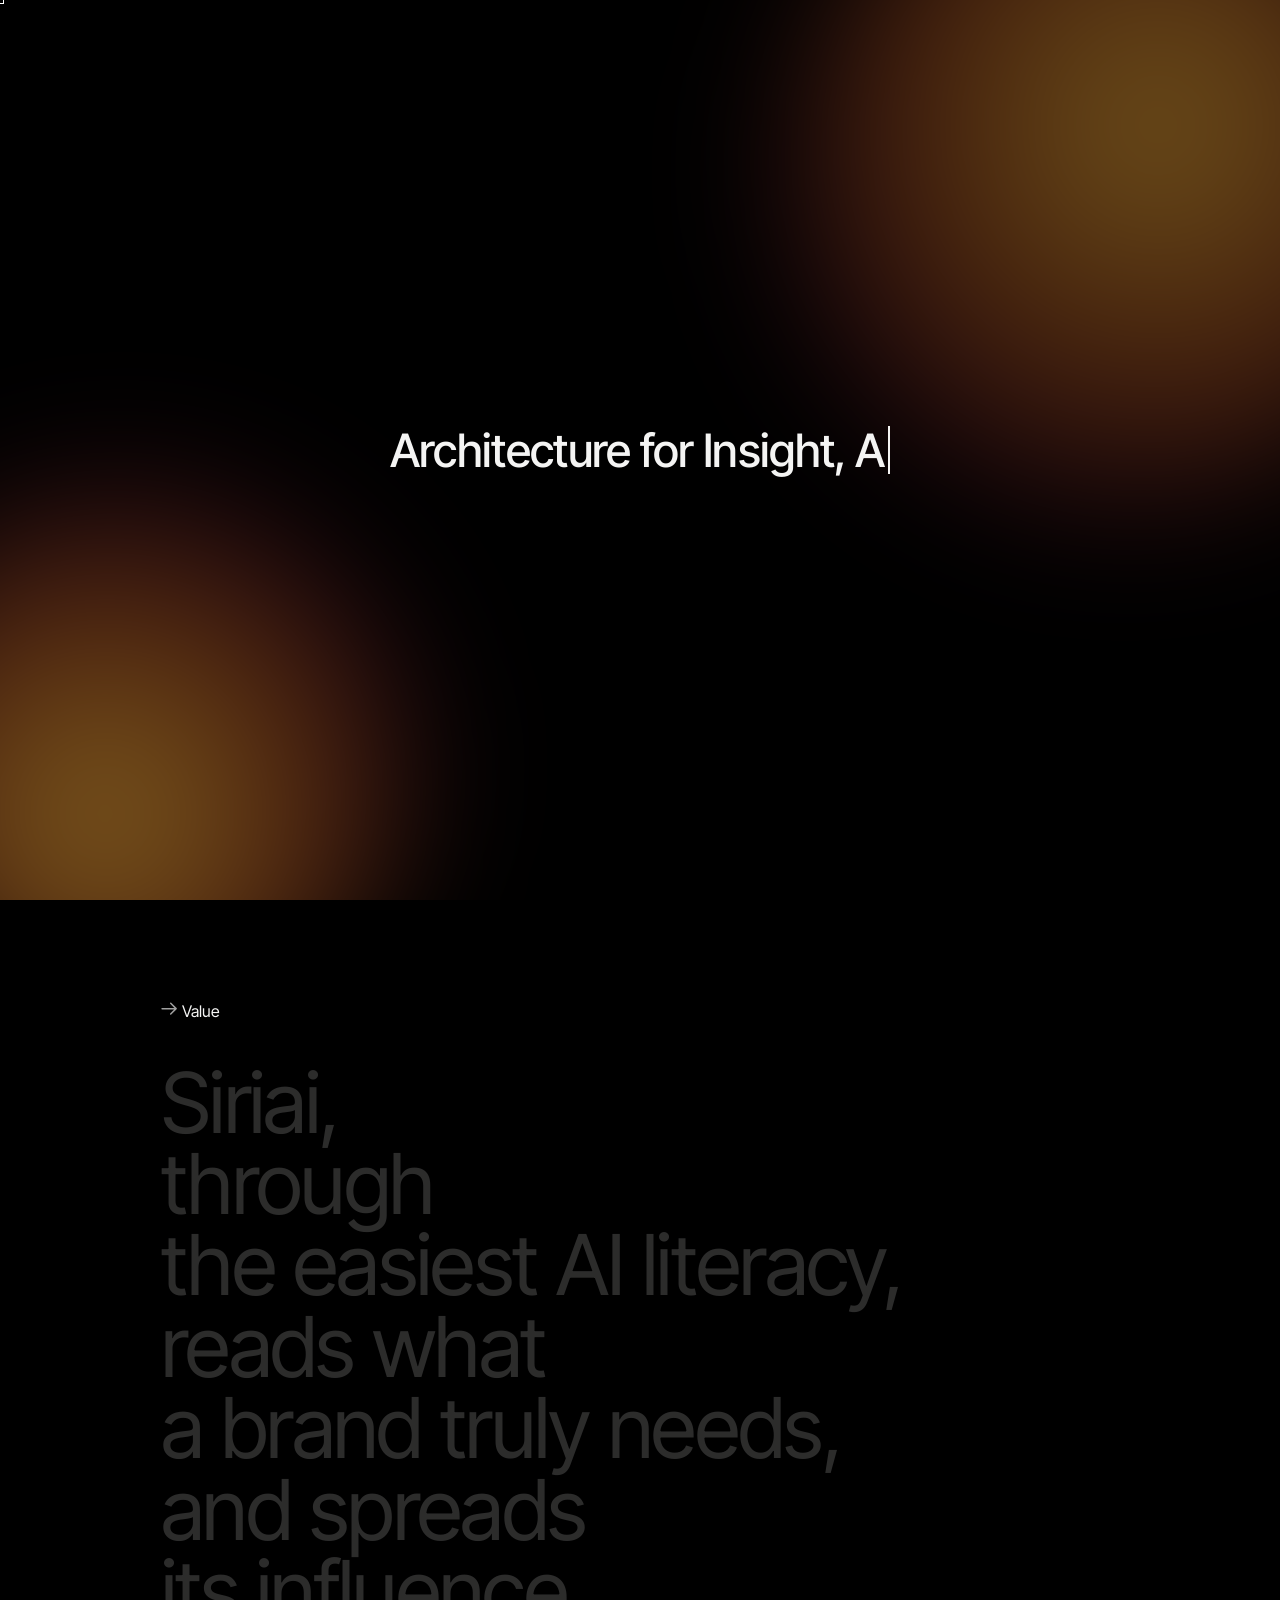
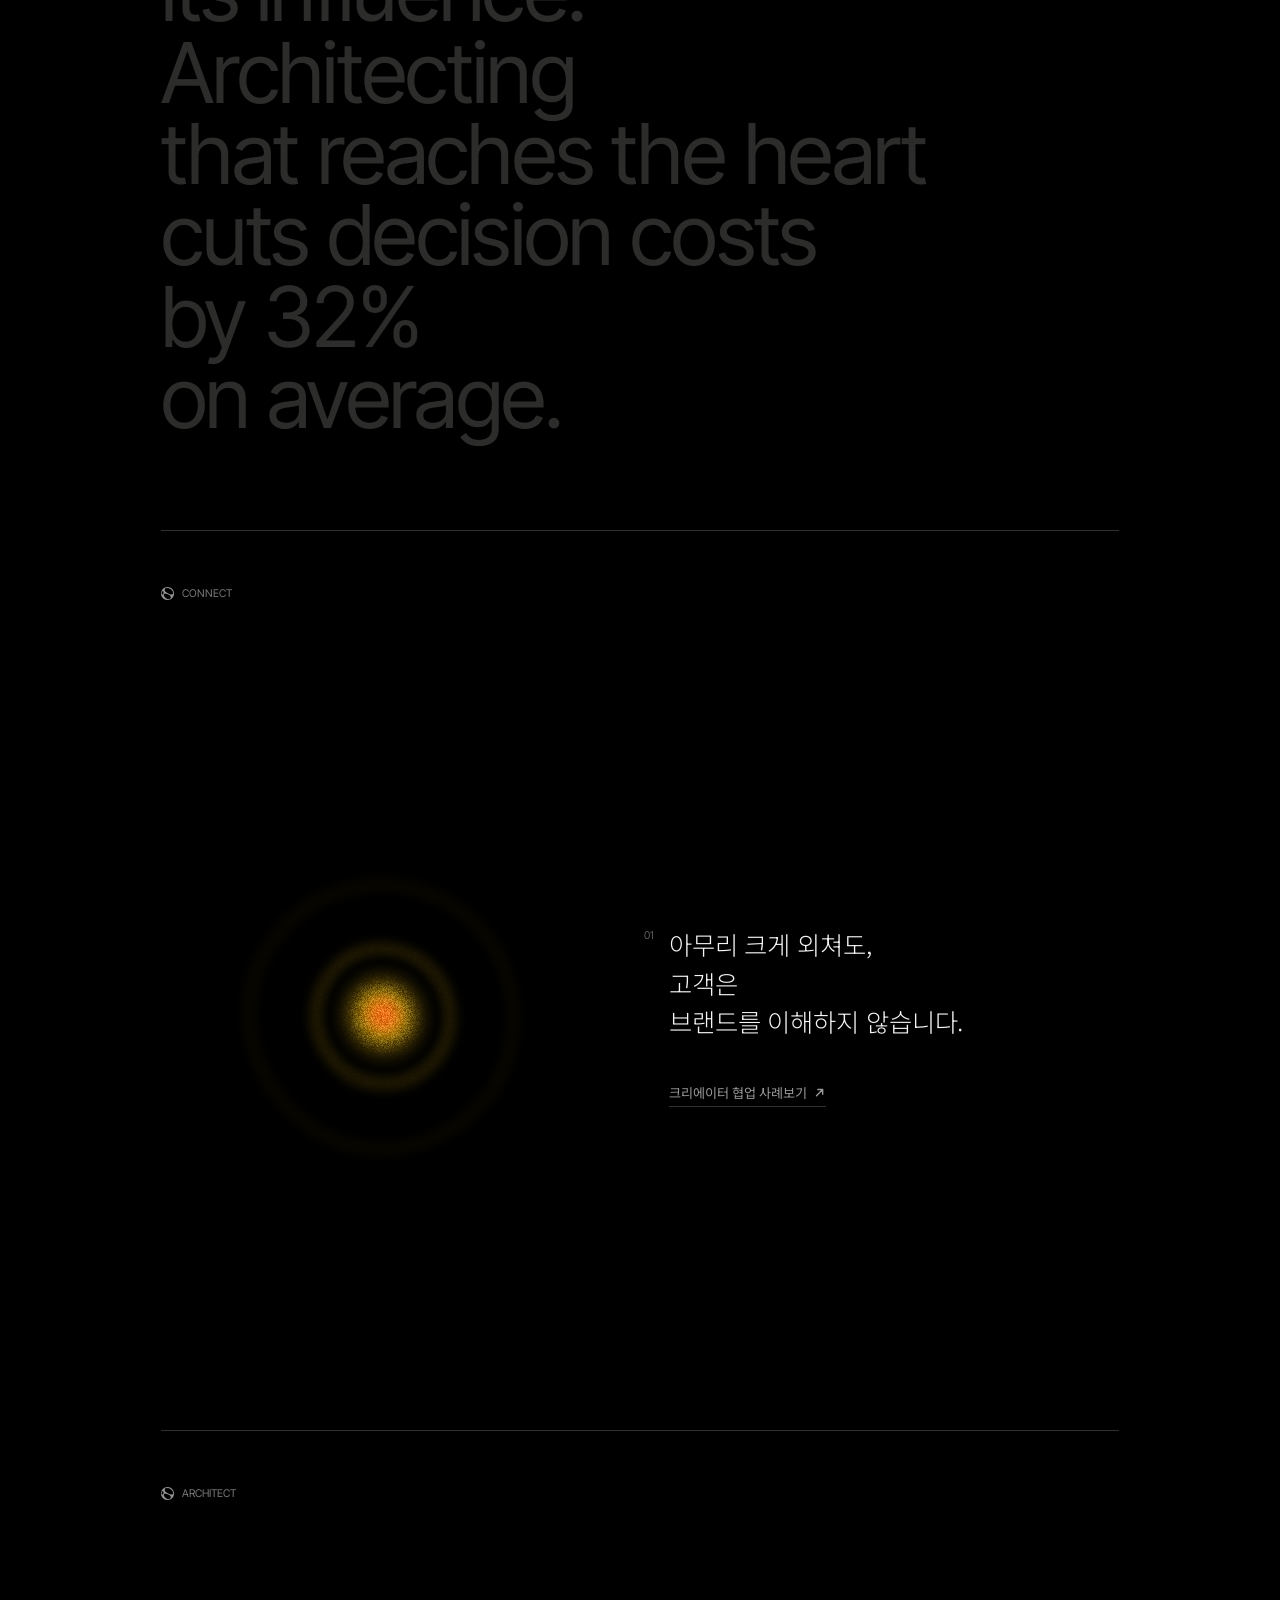
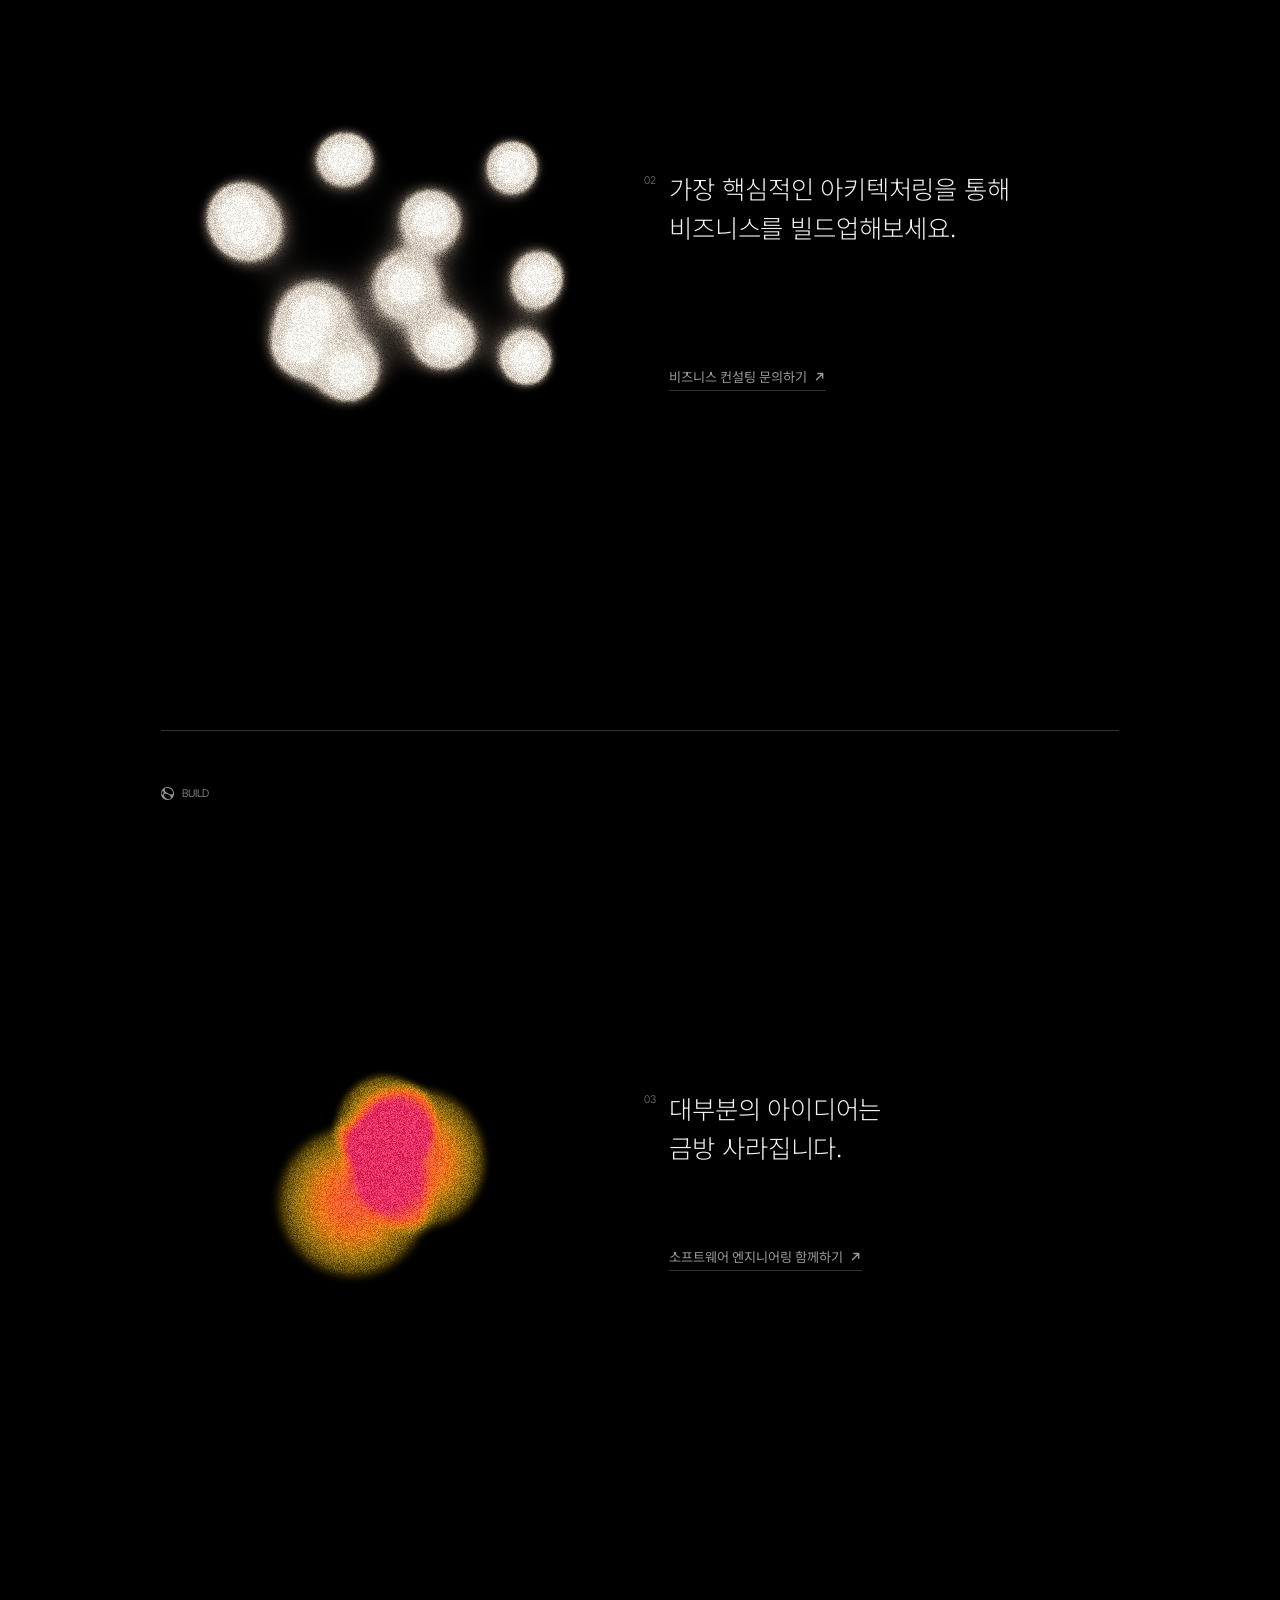
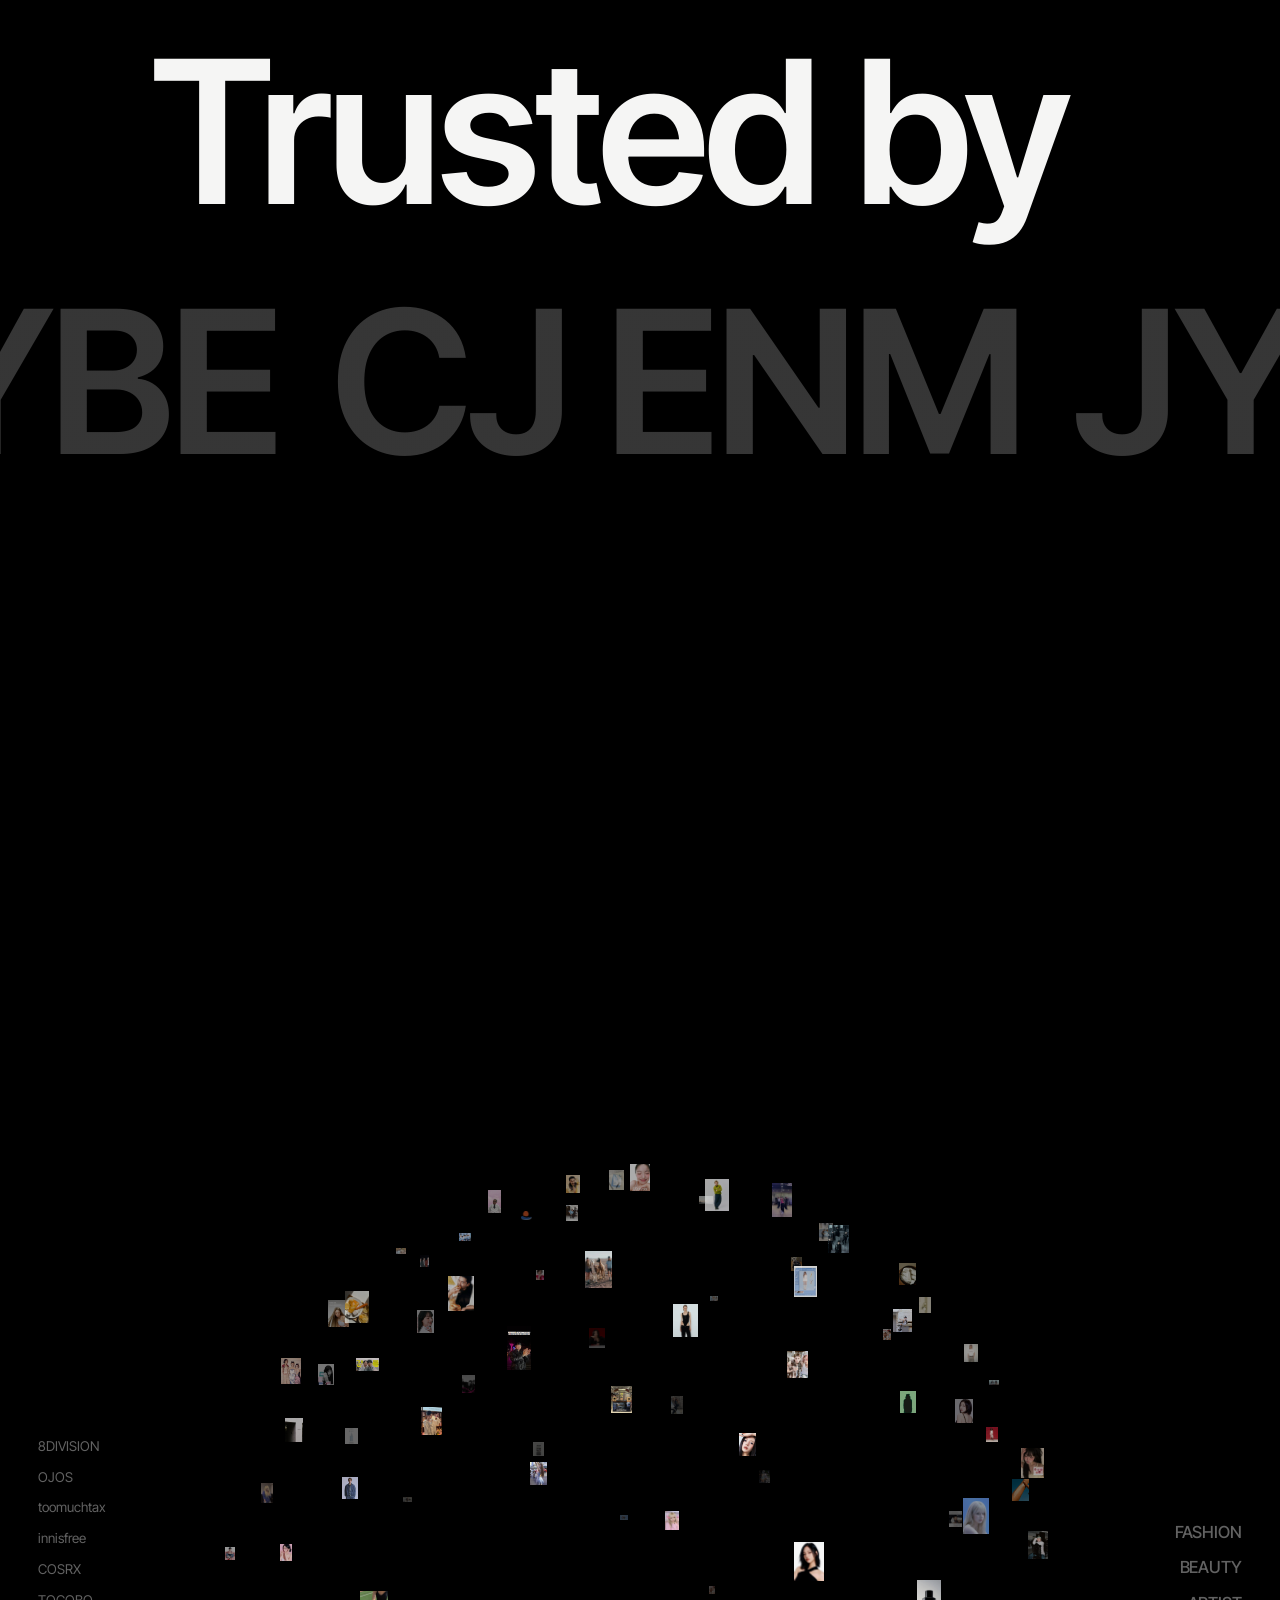
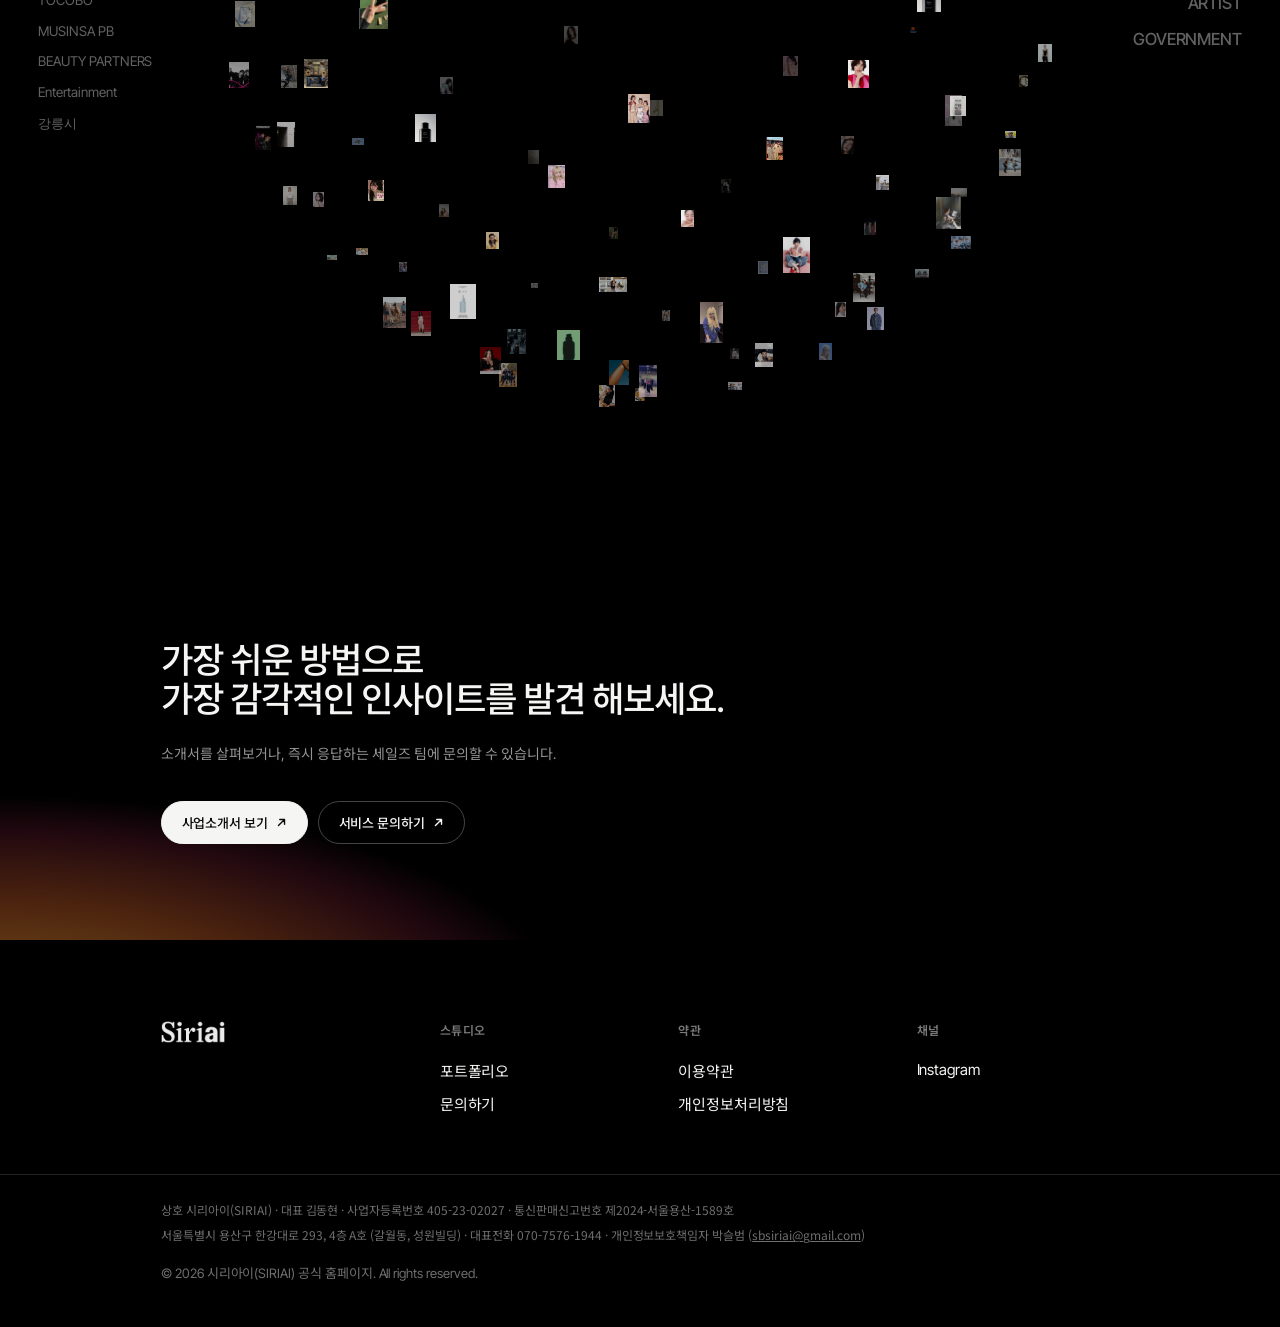
==== index.html @ 5a4ddb25 "Business sections: add a scroll snap-magnet (leisurely down-scroll suck-in) WHAT / WHY As you scroll" ====
<!DOCTYPE html>
<html lang="ko">
<head>
<meta charset="UTF-8">
<meta name="viewport" content="width=device-width, initial-scale=1.0">
<title>SIRIAI — Architecture for Insight, AI</title>
<meta name="robots" content="index, follow, max-image-preview:large">
<meta name="theme-color" content="#f3eee2">
<meta name="description" content="SIRIAI — Architecture for Insight, AI. 가장 쉬운 AI 리터러시와 가장 감각적인 인사이트로 브랜드·크리에이터의 작업을 설계합니다.">
<link rel="canonical" href="https://siriai.co.kr/">
<link rel="icon" type="image/png" href="assets/siriai-mark-ink.png">
<link rel="apple-touch-icon" href="assets/siriai-mark-ink.png">
<meta property="og:type" content="website">
<meta property="og:site_name" content="SIRIAI">
<meta property="og:title" content="SIRIAI — Architecture for Insight, AI">
<meta property="og:description" content="가장 쉬운 AI 리터러시, 가장 감각적인 인사이트. 브랜드·크리에이터와 함께하는 AI 기반 작업.">
<meta property="og:image" content="https://siriai.co.kr/og.png">
<meta property="og:image:width" content="1200">
<meta property="og:image:height" content="630">
<meta property="og:image:alt" content="SIRIAI — Architecture for Insight, AI">
<meta property="og:url" content="https://siriai.co.kr/">
<meta property="og:locale" content="ko_KR">
<meta name="twitter:card" content="summary_large_image">
<meta name="twitter:title" content="SIRIAI — Architecture for Insight, AI">
<meta name="twitter:description" content="가장 쉬운 AI 리터러시, 가장 감각적인 인사이트.">
<meta name="twitter:image" content="https://siriai.co.kr/og.png">
<link rel="preconnect" href="https://fonts.googleapis.com">
<link rel="preconnect" href="https://fonts.gstatic.com" crossorigin>
<link href="https://fonts.googleapis.com/css2?family=Inter+Tight:ital,wght@0,300;0,400;0,500;0,600;0,700;1,400&family=Noto+Sans+KR:wght@300;400;500;600;700&family=Noto+Sans+JP:wght@400;500;600&display=swap" rel="stylesheet">
<style>
/* SIRIAI — v2 homepage: dark editorial hero + creator content sphere. */
*{margin:0;padding:0;box-sizing:border-box}
html,body{min-height:100%}
body{
  background:#000;
  color:#f5f5f4;
  font-family:"Inter Tight",Helvetica,Arial,sans-serif;
  overflow-x:clip;
  -webkit-font-smoothing:antialiased;
  cursor:default;
}
:root{
  /* the CONTENT gutter. the reference layout holds its content off the edge by 12.58% of the viewport and lets
     that scale (measured live at 1200px -> 151px and 1512px -> 190px). This page had it pinned at a
     flat 40px, which is what made everything read as a prototype: the type was the reference's, the margins
     were a wireframe's. Floors at 24px so narrow screens do not lose their content. */
  --pad-x:max(24px, 12.58vw);
  /* the HERO's chrome is not content. Its nav and captions are pinned to the frame of a full-bleed
     canvas, so they belong to the edge of the screen, not to the text column — they stay where they
     were designed. Widening the content gutter dragged them inward once; it must not again. */
  --pad-hero:40px;
  --ink:#f4f4f3;
  --ink-soft:rgba(244,244,243,.58);
  --paper:#000;   /* dark ground shared by the hero + intro (study flipped from light to black) */
}

/* hero wraps the canvas so the page can scroll into section 1 */
.hero{position:relative;height:100svh;overflow:hidden}
#stage{position:absolute;inset:0;width:100%;height:100%;display:block}

/* ---------- header ---------- */
.site-head{
  position:absolute;top:0;left:0;right:0;z-index:10;
  padding:22px var(--pad-hero) 0;
  display:flex;align-items:center;justify-content:space-between;
  pointer-events:none;
}
.site-head a{pointer-events:auto}

.logo{
  display:flex;align-items:center;gap:12px;
  color:var(--ink);text-decoration:none;user-select:none;
}
.logo .m{font-weight:700;font-size:15px;letter-spacing:.02em}
.logo .wm{height:13px;width:auto;display:block;filter:brightness(0) invert(1)}   /* ink wordmark -> white on the dark hero */
.logo .bar{width:1px;height:16px;background:rgba(245,245,245,.45)}
.logo .c{font-weight:300;font-size:12px;letter-spacing:.04em;color:rgba(245,245,245,.85)}

.langs{display:flex;gap:22px}
.langs a{
  color:var(--ink);text-decoration:none;
  font-size:12.5px;font-weight:500;letter-spacing:.05em;
  opacity:.45;transition:opacity .25s;
}
.langs a.on,.langs a:hover{opacity:1}

/* ---------- hero CTA -> QA deck (A/B toggled by ?cta=) ---------- */
/* form 1 (Antigravity): header pill replaces the KR/EN/JP nav + a solid CTA below the copy */
.head-cta{display:none;align-items:center;gap:7px;pointer-events:auto;
  padding:9px 18px;border-radius:100px;border:1px solid rgba(255,255,255,.28);background:rgba(255,255,255,.05);
  color:var(--ink);font-size:12.5px;font-weight:500;letter-spacing:.01em;text-decoration:none;
  transition:background .3s ease,border-color .3s ease}
.head-cta:hover{background:rgba(255,255,255,.14);border-color:rgba(255,255,255,.55)}
.head-cta svg{width:13px;height:13px}
.hero-cta{position:absolute;left:50%;top:58%;transform:translateX(-50%);z-index:11;
  display:none;align-items:center;gap:9px;pointer-events:auto;opacity:0;
  padding:15px 28px;border-radius:100px;
  background:rgba(255,255,255,.06);color:#f4f4f3;border:1px solid rgba(255,255,255,.22);
  -webkit-backdrop-filter:blur(5px) saturate(1.15);backdrop-filter:blur(5px) saturate(1.15);
  font-size:15px;font-weight:600;letter-spacing:-.01em;text-decoration:none;
  box-shadow:0 8px 30px -16px rgba(0,0,0,.5);   /* glassmorphism — sits into the hero instead of popping (esp. mobile) */
  transition:opacity .8s ease .25s,transform .35s cubic-bezier(.22,1,.36,1),background .3s ease}
body.ready .hero-cta{opacity:1}
.hero-cta:hover{transform:translateX(-50%) translateY(-3px);background:rgba(255,255,255,.18)}
.hero-cta svg{width:15px;height:15px}
/* form 2 (floating): bottom-right pill (logo + deck), Twelve-Labs style */
.float-cta{position:fixed;right:clamp(18px,3vw,34px);bottom:clamp(18px,3vw,34px);z-index:60;
  display:none;align-items:center;gap:12px;pointer-events:auto;opacity:0;
  padding:12px 20px;border-radius:100px;background:rgba(18,18,18,.66);border:1px solid rgba(255,255,255,.16);
  -webkit-backdrop-filter:blur(12px) saturate(1.1);backdrop-filter:blur(12px) saturate(1.1);
  color:var(--ink);text-decoration:none;box-shadow:0 14px 44px -14px rgba(0,0,0,.75);
  transition:opacity .8s ease .3s,transform .35s cubic-bezier(.22,1,.36,1),background .3s ease;
  animation:fcPulse 3.6s ease-in-out infinite}
body.ready .float-cta{opacity:1}
.cta-txt{transition:opacity .28s ease}
.float-cta .fc-mark{height:20px;width:auto;display:block;flex:0 0 auto}
/* continuous soft amber->pink glow pulse (echoes the hero) so the pill keeps drawing the eye */
@keyframes fcPulse{
  0%,100%{box-shadow:0 14px 44px -14px rgba(0,0,0,.75),0 0 0 0 rgba(255,140,70,0),0 0 0 0 rgba(230,60,110,0)}
  50%{box-shadow:0 14px 44px -14px rgba(0,0,0,.75),0 0 22px 2px rgba(255,140,70,.32),0 0 44px 9px rgba(230,60,110,.18)}
}
@media (prefers-reduced-motion:reduce){.float-cta{animation:none}}
.float-cta:hover{transform:translateY(-3px);background:rgba(28,28,28,.82)}
.float-cta .fc-logo{font-family:Georgia,"Times New Roman",serif;font-weight:700;font-size:15px}
.float-cta .fc-txt{font-size:13.5px;font-weight:500;letter-spacing:-.005em;padding-left:12px;border-left:1px solid rgba(255,255,255,.22)}
.float-cta svg{width:14px;height:14px;opacity:.85}
@media (max-width:640px){ .hero-cta{top:53%;padding:10px 18px;font-size:12.5px} .head-cta{display:none!important} }   /* closer to the (now larger) headline, smaller so the copy leads the hierarchy */

/* ---------- bottom captions (bilingual, site copy) ---------- */
.captions{position:absolute;left:0;right:0;bottom:26px;z-index:10;pointer-events:none}
.cap{position:absolute;bottom:0;line-height:1.35;font-size:14.5px}
.cap b{display:block;font-weight:500;color:var(--ink)}
.cap span{display:block;font-weight:400;color:var(--ink-soft)}
.cap.left{left:var(--pad-hero)}
.cap.right{right:var(--pad-hero);text-align:right}

/* scroll hint, centre bottom */
.scroll-hint{
  position:absolute;left:50%;bottom:22px;margin-left:-6px;z-index:10;
  width:12px;height:52px;overflow:hidden;pointer-events:none;
}
.scroll-hint svg{
  display:block;width:12px;height:52px;
  animation:hintLoop 2.4s cubic-bezier(.65,0,.35,1) infinite;
}
@keyframes hintLoop{
  0%{transform:translateY(-100%)}
  38%{transform:translateY(0)}
  62%{transform:translateY(0)}
  100%{transform:translateY(100%)}
}

/* ---------- intro loader ---------- */
.loader{
  position:fixed;inset:0;z-index:50;
  background:var(--paper);
  display:flex;align-items:center;justify-content:center;
  overflow:hidden;
  transition:opacity .7s ease;
}
.loader.hide{opacity:0;pointer-events:none}
/* intro foreshadows the hero's resting field: two corner colour blooms (bottom-left +
   top-right, the same amber->orange->pink recipe as the WebGL background) slowly bleed in
   under a frosted-glass veil, so the paper->hero handoff reads as one continuous moment */
.loader .l-bloom{position:absolute;pointer-events:none;border-radius:50%;filter:blur(64px);
  opacity:0;will-change:opacity,transform;animation:lBloomIn 2.8s cubic-bezier(.4,0,.2,1) .25s forwards}
.loader .l-bloom.bl{left:-12%;bottom:-16%;width:64vmin;height:64vmin;
  background:radial-gradient(circle at 45% 60%, rgba(255,184,60,.50), rgba(255,120,48,.30) 44%, rgba(230,58,110,.14) 68%, transparent 80%)}
.loader .l-bloom.tr{right:-14%;top:-18%;width:76vmin;height:76vmin;animation-delay:.5s;
  background:radial-gradient(circle at 56% 42%, rgba(255,184,60,.44), rgba(255,120,48,.26) 46%, rgba(230,58,110,.12) 70%, transparent 82%)}
.loader .l-glass{display:none;position:absolute;inset:0;pointer-events:none;   /* glassmorphism hidden per request */
  background:radial-gradient(66% 58% at 50% 46%, rgba(255,255,255,.62), rgba(255,255,255,.24) 58%, rgba(255,255,255,0) 84%);
  -webkit-backdrop-filter:blur(7px) saturate(1.05);backdrop-filter:blur(7px) saturate(1.05)}
.loader .intro{position:relative;z-index:2}
@keyframes lBloomIn{from{opacity:0;transform:scale(.82)}to{opacity:1;transform:none}}
.loader .logo-lockup{display:flex;align-items:center;gap:14px;opacity:0;animation:loaderIn .8s ease forwards}
.loader .m{font-weight:700;font-size:19px;letter-spacing:.02em;color:#f5f5f4}
.loader .wm{height:17px;width:auto;display:block}
.loader .bar{width:1px;height:20px;background:rgba(245,245,245,.4)}
.loader .c{font-weight:300;font-size:14px;color:rgba(245,245,245,.85)}
/* antigravity-style typing intro line + blinking caret */
.loader .intro{display:flex;align-items:center;color:#f4f4f3;
  font-family:"Inter Tight",Helvetica,Arial,sans-serif;font-weight:500;
  font-size:clamp(22px,3.6vw,46px);letter-spacing:-0.015em;white-space:nowrap}
.loader .caret{display:inline-block;width:2px;height:1.05em;margin-left:4px;
  background:#f4f4f3;animation:caretBlink 1.05s step-end infinite}
@keyframes caretBlink{0%,50%{opacity:1}50.01%,100%{opacity:0}}
@keyframes loaderIn{from{opacity:0;transform:translateY(6px)}to{opacity:1;transform:none}}

/* ---------- reveal ---------- */
.rv{opacity:0;transform:translateY(10px);transition:opacity .9s ease,transform .9s ease}
body.ready .rv{opacity:1;transform:none}
body.ready .rv.d1{transition-delay:.15s}
body.ready .rv.d2{transition-delay:.3s}
.sr-only{position:absolute;width:1px;height:1px;padding:0;margin:-1px;overflow:hidden;clip:rect(0,0,0,0);white-space:nowrap;border:0}
/* new below-hero sections use the global .reveal; honour reduced-motion for them too */
@media (prefers-reduced-motion:reduce){.reveal{opacity:1!important;transform:none!important;transition:none!important}}

@media (max-width:700px){
  :root{--pad-x:20px;--pad-hero:20px}
  .cap.right{display:none}
}

/* ============================================================
   section 1 — cathydolle.com home, ported WITH its scroll feel:
   - sticky full-screen stage; the centre image strip is
     virtual-scrolled with inertia (lerp) and wraps infinitely
     (mod period), the way cathydolle's canvas feed loops
   - a tall scroll runway (.cd-home height) drives the virtual
     position, smoothed so it glides after the wheel stops.
     NOT wheel-jacked, so the hero above stays reachable.
   - fixed L/R index (11px/500/uppercase); each row's opacity
     follows its image's distance to the viewport centre
   - pixel crosshair cursor (mix-blend difference), site-wide
   (photos = local stand-ins; copy = dummy, as briefed)
   ============================================================ */
/* seam bridge: the section ground starts at the hero's paper (#f2f1ee) so the
   boundary has no colour jump, then cools to white as the (scrolling) runway
   passes behind the pinned stage — a scroll-driven paper->white settle, no JS */
.cd-home{position:relative;z-index:1;height:320vh;margin-top:7vh;
  background:linear-gradient(180deg,#000 0,#000 12vh,#000 108vh);color:#f5f5f4;
  font-size:11px;font-weight:500;text-transform:uppercase;letter-spacing:.01em;line-height:1.55}
.cd-home{display:none}   /* cathydolle section held for now (code preserved) */
.cd-view{position:sticky;top:0;height:100svh;overflow:hidden}
.cd-toggle{position:absolute;top:12px;left:17.19vw;display:flex;gap:2.2vw;color:#bfbfbf;z-index:3}
.cd-toggle .on{color:#000}
.cd-idx{list-style:none;position:absolute;top:20.9vh;margin:0;padding:0;z-index:3}
.cd-idx li{height:12vh;display:flex;gap:.7vw;align-items:flex-start;opacity:.16;will-change:opacity}
.cd-idx .n{width:7.75vw;flex:none}
.cd-idx .t{width:16vw}
.cd-idx-l{left:8.75vw}
.cd-idx-r{right:8.875vw;text-align:right}
/* centre strip — figures absolutely placed, positioned each frame */
.cd-strip{position:absolute;inset:0;z-index:2}
.cd-strip figure{position:absolute;left:50%;top:0;margin:0;will-change:transform}
.cd-strip figure img{width:100%;display:block;filter:grayscale(1)}
.cd-strip .p{width:16.06vw;min-width:200px}
.cd-strip .p img{aspect-ratio:3/4;object-fit:cover}
.cd-strip .l{width:24.38vw;min-width:300px}
.cd-strip .l img{aspect-ratio:16/9;object-fit:cover}
/* pixel crosshair cursor — visible on light & dark via difference */
.cd-cursor{position:fixed;top:0;left:0;width:8px;height:8px;border:1px solid #fff;
  transform:translate(-50%,-50%);pointer-events:none;z-index:9999;mix-blend-mode:difference}
/* miniaturised background object — the hero crescent, minified into a
   small halftone-dot orb that trails the cursor once past the hero */
.cd-orb{display:none;position:fixed;top:0;left:0;width:132px;height:132px;border-radius:50%;   /* dark halftone orb that trailed the cursor — hidden per request */
  transform:translate(-50%,-50%);pointer-events:none;z-index:40;opacity:0;
  background-image:radial-gradient(rgba(33,26,51,.6) 22%, transparent 24%);
  background-size:7px 7px;
  -webkit-mask:radial-gradient(circle, #000 6%, rgba(0,0,0,.45) 45%, transparent 72%);
          mask:radial-gradient(circle, #000 6%, rgba(0,0,0,.45) 45%, transparent 72%);
  mix-blend-mode:multiply;will-change:transform,opacity}
body{cursor:none;background:#000}
@media (hover:none),(pointer:coarse){
  body{cursor:auto}.cd-cursor,.cd-orb{display:none}
}
@media (max-width:700px){          /* cathydolle drops the list + virtual scroll on mobile */
  .cd-idx,.cd-toggle{display:none}
  .cd-home{height:auto}
  .cd-view{position:static;height:auto;overflow:visible}
  .cd-strip{position:static;display:flex;flex-direction:column;align-items:center;gap:7px;padding:14vh 0}
  .cd-strip figure{position:static;left:auto;transform:none!important}
  .cd-strip .p{width:56vw}
  .cd-strip .l{width:82vw}
}

/* ===== shared scroll-reveal (the reference layout sections) ===== */
.mv-manifesto .reveal, .mv-saigon-souls .reveal, .mv-tiles-novanish .reveal,
  transition:opacity .85s cubic-bezier(.22,1,.36,1),transform .85s cubic-bezier(.22,1,.36,1);will-change:opacity,transform}
.mv-manifesto .reveal.in, .mv-saigon-souls .reveal.in, .mv-tiles-novanish .reveal.in,
@media (prefers-reduced-motion: reduce){
}

/* ===== section: mv-manifesto-values ===== */

/* manifesto + numbered principles section */
.mv-manifesto {
  position: relative;
  z-index: 2;
  background: #000;
  color: #f5f5f4;
  font-family: "Inter Tight", Helvetica, Arial, sans-serif;
  padding: clamp(60px, 8vw, 100px) var(--pad-x);
  overflow-x: hidden;
}

/* manifesto intro block */
.mv-manifesto-intro {
  max-width: 900px;
  margin: 0 auto clamp(80px, 10vw, 140px);
}

.mv-manifesto-eyebrow {
  font-size: clamp(11px, 1.1vw, 14px);
  font-weight: 600;
  letter-spacing: 0.08em;
  text-transform: uppercase;
  color: rgba(245, 245, 245, 0.55);
  margin-bottom: clamp(20px, 2vw, 32px);
  display: block;
}

.mv-manifesto-headline {
  font-size: clamp(32px, 5.5vw, 64px);
  font-weight: 600;
  line-height: 1.15;
  letter-spacing: -0.01em;
  margin-bottom: clamp(24px, 3vw, 40px);
  color: #f5f5f4;
}

.mv-manifesto-headline em {
  font-style: normal;
  font-weight: 700;
  color: #f5f5f4;
}

.mv-manifesto-subhead {
  font-size: clamp(14px, 1.6vw, 20px);
  font-weight: 400;
  line-height: 1.65;
  color: rgba(245, 245, 245, 0.75);
  max-width: 740px;
}

/* one uniform manifesto statement (the reference-style top-down reading highlight) */
/* NB: distinct class from the legacy .mv-manifesto-statement (principles text) to avoid a cascade collision */
.mv-manifesto-lead{
  font-size: clamp(30px, 6.56vw, 150px);   /* 6.56vw scales the type with the viewport; the 150px cap is
     essential because the column caps at max-width:1500px. Without the cap, past ~2540px the font kept
     growing while the box did not, so the longest KO token ("시리아이(しりあい)는") overflowed and wrapped
     — "는" dropped to its own line. 150px holds that token near 1340px, inside the 1500px column at every width. */
  font-weight: 400;
  line-height: 0.95;   /* the reference runs .762; Hangul needs more room than Latin for its descenders */
  letter-spacing: -0.02em;
  color: #f5f5f4;
  max-width: 1500px;
}
@media (max-width:640px){ .mv-manifesto-lead{ font-size:clamp(28px,8vw,50px); line-height:1.12 } }
/* each line overlays its EN + KO version in ONE grid cell; both flow with NATURAL spacing (left-aligned),
   so no forced per-word gaps. Words fade EN->KO on scroll; KO appears early so you read the Korean. */
.mv-line{display:grid}
/* the paragraphs of one business line stack in a single spot; the cycler shows one at a time and the
   next RISES IN FROM BELOW, so the section reads as a business being built up, one thought laid on the
   last. The copy holds the height of its TALLEST paragraph (via a sizer) so nothing below it jumps. */
.mv-lens{position:relative}
.mv-para{position:absolute;left:0;right:0;top:0;
  opacity:0;transform:translateY(1.1em);
  transition:opacity .6s cubic-bezier(.22,1,.36,1),transform .7s cubic-bezier(.22,1,.36,1);
  pointer-events:none;will-change:opacity,transform}
.mv-para[data-active]{opacity:1;transform:none;pointer-events:auto}
.mv-para[data-leaving]{opacity:0;transform:translateY(-1.1em)}   /* the outgoing one lifts up and away */
.mv-para-sizer{position:relative;visibility:hidden;pointer-events:none}   /* reserves the tallest paragraph's height */
/* one Connect line is 22 Hangul and just tops the measure at the narrow end; keep the user's break by
   letting Korean lines hold on a single line and shave tracking a hair before they would wrap. */
.mv-lens .mv-ko-line{white-space:nowrap;letter-spacing:-.006em}
@media (prefers-reduced-motion:reduce){ .mv-para{transition:none} }
/* within one sentence the lines are a single breath; a new sentence gets air above it. Korean often
   cannot break on sentence boundaries in a fixed measure, so this spacing is what tells the reader
   where one thought ends and the next begins. */
.mv-line + .mv-line{margin-top:.02em}
.mv-lens .mv-line[data-newsent]{margin-top:.66em}
.mv-en-line,.mv-ko-line{grid-column:1;grid-row:1}
.mv-ko-line{font-family:"Noto Sans KR","Inter Tight",Helvetica,Arial,sans-serif;font-weight:500;color:#f5f5f4;word-break:keep-all}
.mv-w{display:inline-block;will-change:opacity,transform;transition:opacity .14s linear,transform .3s cubic-bezier(.22,1,.36,1)}
.mv-ko-line .mv-w{opacity:0}
@media (prefers-reduced-motion:reduce){ .mv-en-line .mv-w{opacity:0} .mv-ko-line .mv-w{opacity:1} }

/* principles grid: number + label on left, statement on right */
.mv-manifesto-principles {
  max-width: 1100px;
  margin: 0 auto;
}

.mv-manifesto-principle {
  display: grid;
  grid-template-columns: 1fr 2fr;
  gap: clamp(40px, 6vw, 80px);
  align-items: flex-start;
  padding: clamp(40px, 5vw, 60px) 0;
  border-top: 1px solid rgba(245, 245, 245, 0.12);
  opacity: 0;
  transform: translateY(10px);
  transition: opacity 0.9s ease, transform 0.9s ease;
}

.mv-manifesto-principle.reveal {
  opacity: 1;
  transform: translateY(0);
}

.mv-manifesto-principle:nth-child(1) { transition-delay: 0.08s; }
.mv-manifesto-principle:nth-child(2) { transition-delay: 0.16s; }
.mv-manifesto-principle:nth-child(3) { transition-delay: 0.24s; }

/* left column: number + label */
.mv-manifesto-number {
  font-size: clamp(11px, 1.2vw, 14px);
  font-weight: 700;
  letter-spacing: 0.05em;
  text-transform: uppercase;
  color: #f5f5f4;
  line-height: 1.6;
}

.mv-manifesto-num {
  display: block;
  font-weight: 700;
  font-size: clamp(28px, 4vw, 48px);
  letter-spacing: -0.02em;
  margin-bottom: clamp(8px, 1vw, 12px);
  color: rgba(245, 245, 245, 0.85);
  font-variant-numeric: lining-nums;
}

.mv-manifesto-label {
  display: block;
  font-weight: 700;
  letter-spacing: 0.06em;
  font-size: clamp(13px, 1.4vw, 17px);
  color: #f5f5f4;
}

/* right column: statement */
.mv-manifesto-statement {
  font-size: clamp(15px, 1.7vw, 21px);
  font-weight: 400;
  line-height: 1.7;
  color: rgba(245, 245, 245, 0.75);
}

/* responsive: stack on small screens */
@media (max-width: 768px) {
  .mv-manifesto-principle {
    grid-template-columns: 1fr;
    gap: clamp(24px, 4vw, 32px);
  }

  .mv-manifesto-num {
    display: inline-block;
    margin-right: 12px;
  }

  .mv-manifesto-label {
    display: inline;
    margin-left: 0;
  }

  .mv-manifesto-number {
    margin-bottom: clamp(16px, 3vw, 24px);
  }
}

@media (max-width: 480px) {
  .mv-manifesto {
    padding: clamp(40px, 5vw, 60px) clamp(16px, 4vw, 24px);
  }

  .mv-manifesto-headline {
    font-size: clamp(24px, 6vw, 32px);
  }

  .mv-manifesto-intro {
    margin-bottom: clamp(60px, 8vw, 80px);
  }
}


/* ===== section: mv-saigon-souls ===== */

.mv-saigon-souls {
  position: relative;
  z-index: 2;
  background: #000000;
  color: #f5f5f4;
  overflow: hidden;
}
/* this section reads from the start (not on scroll): show the Korean, drop the EN overlay + fill */
.mv-saigon-souls .mv-ko-line .mv-w{opacity:1}
.mv-saigon-souls .mv-en-line{display:none}

.mv-saigon-souls-container {
  width: 100%;
  margin: 0 auto;
  padding: clamp(112px, 14vw, 200px) var(--pad-x) clamp(56px, 7vw, 104px);   /* extra top air off the Trusted-by marquee */
}

.mv-saigon-souls-grid {
  display: grid;
  grid-template-columns: 1fr;   /* media removed — single text column */
  gap: clamp(28px, 4vw, 48px);
  align-items: start;
  max-width: 980px;             /* readable measure */
}

.mv-saigon-souls-content {
  display: flex;
  flex-direction: column;
  gap: clamp(20px, 3vw, 32px);
}

.mv-saigon-souls-heading {
  font-family: "Inter Tight", Helvetica, Arial, sans-serif;
  font-size: clamp(34px, 4.9vw, 54px);
  font-weight: 600;
  line-height: 1.12;
  letter-spacing: -0.016em;
  margin: 0;
  padding: 0;
  color: #f5f5f4;
  white-space: nowrap;
}

.mv-saigon-souls-body {
  font-family: "Inter Tight", Helvetica, Arial, sans-serif;
  font-size: clamp(16px, 2vw, 18px);
  font-weight: 400;
  line-height: 1.7;
  letter-spacing: -0.005em;
  margin: 0;
  padding: 0;
  color: rgba(245, 245, 245, 0.7);
  max-width: 520px;
}

.mv-saigon-souls-cta {
  display: inline-flex;
  align-items: center;
  gap: 12px;
  font-family: "Inter Tight", Helvetica, Arial, sans-serif;
  font-size: clamp(15px, 1.8vw, 16px);
  font-weight: 500;
  letter-spacing: 0.02em;
  text-decoration: none;
  color: #f5f5f4;
  margin-top: 8px;
  padding: 0;
  border: none;
  background: none;
  cursor: pointer;
  transition: all 0.35s ease;
  align-self: flex-start;
}

.mv-saigon-souls-cta:hover {
  gap: 16px;
}

.mv-saigon-souls-cta-arrow {
  width: 16px;
  height: 16px;
  display: inline-block;
  transition: transform 0.35s ease;
}

.mv-saigon-souls-cta:hover .mv-saigon-souls-cta-arrow {
  transform: translateX(4px);
}

.mv-saigon-souls-media {
  position: relative;
  width: 100%;
  aspect-ratio: 4 / 5;
  background: linear-gradient(135deg, rgba(255, 180, 120, 0.18) 0%, rgba(255, 140, 100, 0.12) 50%, rgba(200, 160, 140, 0.08) 100%);
  border-radius: 12px;
  overflow: hidden;
  display: flex;
  align-items: center;
  justify-content: center;
}

.mv-saigon-souls-media::before {
  content: '';
  position: absolute;
  inset: 0;
  background-image: 
    repeating-linear-gradient(90deg, rgba(245, 245, 245, 0.015) 0px, rgba(245, 245, 245, 0.015) 1px, transparent 1px, transparent 3px),
    repeating-linear-gradient(0deg, rgba(245, 245, 245, 0.015) 0px, rgba(245, 245, 245, 0.015) 1px, transparent 1px, transparent 3px);
  opacity: 0.6;
}

.mv-saigon-souls-media-label {
  position: relative;
  z-index: 1;
  font-family: "Inter Tight", Helvetica, Arial, sans-serif;
  font-size: 13px;
  font-weight: 500;
  letter-spacing: 0.06em;
  text-transform: uppercase;
  color: rgba(245, 245, 245, 0.45);
}

.reveal {
  opacity: 0;
  transform: translateY(12px);
  transition: opacity 0.85s cubic-bezier(0.16, 1, 0.3, 1), transform 0.85s cubic-bezier(0.16, 1, 0.3, 1);
}

.reveal.in {
  opacity: 1;
  transform: translateY(0);
}

.mv-saigon-souls-heading.reveal { transition-delay: 0.12s; }
.mv-saigon-souls-body.reveal { transition-delay: 0.20s; }
.mv-saigon-souls-cta.reveal { transition-delay: 0.28s; }
.mv-saigon-souls-media.reveal { transition-delay: 0.16s; }

@media (max-width: 900px) {
  .mv-saigon-souls-grid {
    grid-template-columns: 1fr;
    gap: clamp(36px, 6vw, 60px);
  }

  .mv-saigon-souls-media {
    aspect-ratio: 16 / 9;
  }
}

@media (max-width: 640px) {
  .mv-saigon-souls-container {
    padding: clamp(48px, 7vw, 80px) clamp(20px, 4vw, 28px);
  }

  .mv-saigon-souls-grid { grid-template-columns: 1fr; }
  .mv-saigon-souls-heading {
    letter-spacing: -0.012em;
    white-space: normal;
    font-size: clamp(28px, 7vw, 40px);
  }

  .mv-saigon-souls-body {
    font-size: clamp(15px, 1.8vw, 17px);
    line-height: 1.65;
  }
}


/* ===== section: frames (robust rotated tiles) ===== */
.mv-frames{position:relative;background:#000;color:#f5f5f4;overflow:hidden;
  height:100svh;margin-top:clamp(60px,12vh,180px);margin-bottom:0;   /* was clamp(120px,18vh,240px) — 171px on a
     950px screen, and nothing was in it. That was a footer buffer standing in for a section I never wrote; the
     closing below carries its own 171px of padding under its own rule, exactly as every other section does. */
  font-family:"Inter Tight",Helvetica,Arial,sans-serif}
.cv-stage{position:absolute;inset:0;z-index:2;display:block}
.cv-stage canvas{position:absolute;inset:0;display:block}
.cv-brands{position:absolute;right:clamp(20px,3vw,46px);top:50%;transform:translateY(-50%);z-index:6;display:flex;flex-direction:column;align-items:flex-end;gap:clamp(7px,1.3vh,15px)}
.cv-groups{position:absolute;left:clamp(20px,3vw,46px);top:50%;transform:translateY(-50%);z-index:6;display:flex;flex-direction:column;align-items:flex-start;gap:clamp(6px,1.2vh,14px)}
.cv-brand{font-family:"Inter Tight",Helvetica,Arial,sans-serif;font-weight:500;font-size:clamp(15px,1.3vw,23px);letter-spacing:-.01em;color:rgba(245,245,245,.4);background:none;border:0;cursor:pointer;text-align:right;padding:2px 0;transition:color .25s,transform .25s}
.cv-brand:hover{color:rgba(245,245,245,.72)}
.cv-brand.active{color:#f5f5f4;font-weight:600;transform:translateX(-5px)}
.cv-groups .cv-brand{text-align:left;font-weight:400;font-size:clamp(13px,1.05vw,18px);letter-spacing:-.005em;color:rgba(245,245,245,.4);max-width:28vw;white-space:nowrap;overflow:hidden;text-overflow:ellipsis}
.cv-groups .cv-brand:hover{color:rgba(245,245,245,.66)}
.cv-groups .cv-brand.active{color:#f5f5f4;font-weight:500;transform:translateX(5px)}
@media (max-width:760px){ .cv-brands{display:none} .cv-groups{display:none} }   /* mobile: no interactive menus — just the rotating globe */
.mv-frames-tile{flex:0 0 auto;border-radius:3px;border:1px solid rgba(245,245,245,.14);
  background:linear-gradient(135deg,rgba(245,245,245,.17) 0%,rgba(245,245,245,.06) 100%);
  box-shadow:0 16px 46px -20px rgba(0,0,0,.55);
  rotate:0deg;translate:0 0;animation:mvDrift 9s ease-in-out infinite;will-change:translate}
.mv-frames-tile.p{width:clamp(140px,17vw,240px);aspect-ratio:3/4}
.mv-frames-tile.l{width:clamp(200px,25vw,340px);aspect-ratio:4/3}
.mv-frames-tile:nth-child(1){rotate:-3deg}
.mv-frames-tile:nth-child(2){rotate:2deg;animation-delay:-2s}
.mv-frames-tile:nth-child(3){rotate:-1.6deg;animation-delay:-4s}
.mv-frames-tile:nth-child(4){rotate:2.6deg;animation-delay:-1s}
.mv-frames-tile:nth-child(5){rotate:-2.2deg;animation-delay:-3s}
.mv-frames-tile:nth-child(6){rotate:1.6deg;animation-delay:-5s}
@keyframes mvDrift{0%,100%{translate:0 0}50%{translate:0 -9px}}
.mv-frames-cap{position:absolute;left:var(--pad-x);bottom:clamp(28px,4vh,46px);margin:0;z-index:6;
  font-size:11px;font-weight:600;letter-spacing:.14em;text-transform:uppercase;color:rgba(245,245,245,.5)}
@media (prefers-reduced-motion:reduce){.mv-frames-tile{animation:none}}
@media (max-width:700px){.mv-frames-tile.l{width:72vw}.mv-frames-tile.p{width:46vw}}


  position: relative;
  z-index: 1;
  background: #000000;
  padding: clamp(60px, 8vw, 100px) var(--pad-x);
  color: var(--ink);
}

  max-width: 100%;
  margin-bottom: clamp(50px, 6vw, 80px);
}

  font-size: 11px;
  font-weight: 500;
  text-transform: uppercase;
  letter-spacing: 0.08em;
  color: var(--ink-soft);
  margin-bottom: 16px;
  opacity: 0;
  transform: translateY(10px);
  transition: opacity 0.9s ease, transform 0.9s ease;
}

  opacity: 1;
  transform: none;
}

  font-size: clamp(32px, 5.5vw, 56px);
  font-weight: 400;
  line-height: 1.15;
  letter-spacing: -0.01em;
  max-width: 75%;
  color: var(--ink);
  opacity: 0;
  transform: translateY(10px);
  transition: opacity 0.9s ease, transform 0.9s ease;
  transition-delay: 0.15s;
}

  opacity: 1;
  transform: none;
}

  display: grid;
  grid-template-columns: repeat(auto-fit, minmax(220px, 1fr));
  gap: clamp(20px, 3vw, 32px);
  margin-top: clamp(40px, 5vw, 60px);
}

@media (min-width: 768px) {
    grid-template-columns: repeat(4, 1fr);
  }
}

@media (min-width: 1200px) {
    grid-template-columns: repeat(4, 1fr);
  }
}

  opacity: 0;
  transform: translateY(10px);
  transition: opacity 0.9s ease, transform 0.9s ease;
}

  opacity: 1;
  transform: none;
}


  position: relative;
  width: 100%;
  aspect-ratio: 3/4;
  margin-bottom: 14px;
  background: linear-gradient(135deg, #1a1a1a 0%, #0d0d0d 100%);
  border-radius: 2px;
  overflow: hidden;
  display: flex;
  align-items: center;
  justify-content: center;
  color: var(--ink-soft);
  font-size: 13px;
  font-weight: 400;
}

  font-size: clamp(13px, 1.8vw, 15px);
  font-weight: 500;
  letter-spacing: -0.005em;
  color: var(--ink);
  margin-bottom: 4px;
  line-height: 1.2;
}

  font-size: 12px;
  font-weight: 400;
  color: var(--ink-soft);
  letter-spacing: 0.02em;
  text-transform: uppercase;
  line-height: 1.4;
}

@media (max-width: 700px) {
    padding: clamp(40px, 6vw, 60px) var(--pad-x);
  }

    max-width: 100%;
    font-size: clamp(28px, 4.5vw, 40px);
  }

    grid-template-columns: repeat(2, 1fr);
    gap: clamp(12px, 2.5vw, 20px);
  }
}


/* ===== section: contact ===== */

/* the reference contact closing block */
  position: relative;
  z-index: 1;
  padding: clamp(80px, 12vw, 160px) var(--pad-x);
  background: #000000;
  color: var(--ink);
  overflow: hidden;
}

  max-width: 720px;
  margin: 0 auto;
}

/* eyebrow / label */
  font-size: clamp(11px, 1.2vw, 13px);
  font-weight: 500;
  letter-spacing: 0.05em;
  text-transform: uppercase;
  color: var(--ink-soft);
  margin-bottom: clamp(28px, 4vw, 48px);
  opacity: 0;
  transform: translateY(10px);
  transition: opacity 0.9s ease, transform 0.9s ease;
}

/* main headline */
  font-size: clamp(36px, 6.5vw, 72px);
  font-weight: 300;
  line-height: 1.15;
  letter-spacing: -0.01em;
  margin-bottom: clamp(48px, 7vw, 80px);
  opacity: 0;
  transform: translateY(10px);
  transition: opacity 0.9s ease, transform 0.9s ease;
  transition-delay: 0.08s;
}

/* email link — oversized, editorial */
  display: inline-block;
  font-size: clamp(28px, 5vw, 56px);
  font-weight: 400;
  line-height: 1.2;
  color: var(--ink);
  text-decoration: none;
  border-bottom: 1px solid rgba(245, 245, 245, 0.2);
  padding-bottom: 8px;
  transition: border-color 0.3s ease, color 0.3s ease;
  opacity: 0;
  transform: translateY(10px);
  transition-property: opacity, transform, border-color, color;
  transition-duration: 0.9s, 0.9s, 0.3s, 0.3s;
  transition-timing-function: ease, ease, ease, ease;
  transition-delay: 0.16s;
  word-break: break-word;
  overflow-wrap: break-word;
}

  border-color: rgba(245, 245, 245, 0.5);
  color: var(--ink);
}

/* footer meta row */
  display: flex;
  flex-wrap: wrap;
  gap: clamp(28px, 6vw, 60px);
  margin-top: clamp(56px, 8vw, 100px);
  padding-top: clamp(28px, 4vw, 48px);
  border-top: 1px solid rgba(245, 245, 245, 0.08);
  font-size: clamp(12px, 1.4vw, 14px);
  font-weight: 400;
  line-height: 1.55;
  color: var(--ink-soft);
  opacity: 0;
  transform: translateY(10px);
  transition: opacity 0.9s ease, transform 0.9s ease;
  transition-delay: 0.24s;
}

  flex: 0 0 auto;
}

  display: block;
  font-weight: 500;
  color: var(--ink);
  margin-bottom: 3px;
}

/* scroll reveal trigger */
  opacity: 1;
  transform: none;
}

/* responsive layout */
@media (max-width: 640px) {
    padding: clamp(60px, 10vw, 120px) var(--pad-x);
  }

    flex-direction: column;
    gap: clamp(20px, 4vw, 32px);
  }

    flex: 0 0 100%;
  }
}



/* shared eyebrow with arrow (matches real "-> Selected project") */
.mv-sec-eyebrow{
  display:inline-flex;align-items:center;gap:10px;
  font-size:max(10px,.83vw);font-weight:400;letter-spacing:0;   /* the page's label: 0.83vw / 400, no tracking.
     This was a fixed 14px at weight 600 with .08em of tracking — the only label on the page that was not. */
  text-transform:uppercase;color:rgba(245,245,245,.55);
}
.mv-sec-eyebrow svg{width:1.08em;height:1.08em;flex:0 0 auto;opacity:.65}   /* em, not a fixed 15px: the arrow
     was sized independently of its own label, so it grew relative to the text as the text shrank. The
     business labels already set their mark at 1.08em. */



/* ===== section: TRUSTED BY — Siriai logo marquee (ported from index.html) ===== */
  font-family:"Inter Tight",Helvetica,Arial,sans-serif;
  padding:clamp(80px,14vh,180px) 0 clamp(64px,10vh,140px)}
  color:rgba(245,245,245,.55);padding:7px 16px;border:1px solid rgba(245,245,245,.14);border-radius:100px;
  margin-bottom:clamp(40px,6vh,66px)}
  -webkit-mask:linear-gradient(90deg,transparent,#000 4%,#000 96%,transparent);
          mask:linear-gradient(90deg,transparent,#000 4%,#000 96%,transparent)}
  padding-right:clamp(34px,4vw,64px);white-space:nowrap;animation:mvLogoFlow 64s linear infinite;will-change:transform}
@keyframes mvLogoFlow{from{transform:translateX(0)}to{transform:translateX(-50%)}}
  color:rgba(245,245,245,.5);flex-shrink:0;cursor:default;transition:color .3s ease}
  background:linear-gradient(110deg,rgba(245,245,245,.5) 0%,rgba(245,245,245,.5) 28%,#ff8a5c 43%,#ff6a4d 50%,#b06cff 58%,rgba(245,245,245,.5) 73%,rgba(245,245,245,.5) 100%);
  background-size:260% 100%;-webkit-background-clip:text;background-clip:text;-webkit-text-fill-color:transparent;color:transparent;
  animation:mvLogoSweep 1.5s ease infinite}
@keyframes mvLogoSweep{0%{background-position:150% 0}100%{background-position:-150% 0}}

/* THE BUSINESS LINES. Three sections, one per line of work, built to the the reference layout geometry measured
   live at 1200px AND 1512px so the figures are exact rather than eyeballed: a 1px rule across the
   content width, a 0.83vw label above it, then a 53/47 split of object and claim, and body type at
   1.98vw / weight 300 / line-height 1.581 / no tracking.
   These used to be two pinned 100vh modules stepping 01->02->03. They said what every agency says, and
   said it twice in the same shape — so the second one read as an echo rather than as information. */
.mv-biz{position:relative;z-index:2;background:#000;color:#f5f5f4;
  font-family:"Inter Tight","Noto Sans KR",Helvetica,Arial,sans-serif;
  min-height:100vh;display:flex;align-items:center;
  padding:clamp(54px,7vh,96px) var(--pad-x)}   /* one business line = one page, content centred */
/* The first line of work sat box-to-box against the Manifesto — 0px between them — so the reader was
   asked to change subject with no beat at all. Named by what it actually is (the one after the
   Manifesto) rather than :first-of-type, which matches the first SECTION among its siblings and so
   matched nothing here: several sections come before these. */
.mv-manifesto + .mv-biz{padding-top:clamp(110px,15vh,200px)}
/* the reference rules every item off at the content width (section::before, 1px, gutter to gutter). This page
   had nothing, which is why the sections read as floating in an empty screen. */
.mv-biz::before{content:'';position:absolute;top:0;left:var(--pad-x);right:var(--pad-x);height:1px;
  background:rgba(245,245,244,.20)}
.mv-biz-label{position:absolute;top:clamp(30px,4.4vw,64px);left:var(--pad-x);z-index:3;   /* top-left index marker, not a centred element */
  display:inline-flex;align-items:center;gap:8px;font-size:max(10px,.83vw);font-weight:400;   /* uncapped for the same reason */
  letter-spacing:0;text-transform:uppercase;color:rgba(245,245,245,.5)}
.mv-biz-label::before{content:'';width:1.25em;height:1.25em;flex:0 0 auto;   /* our SIRIAI symbol in place of the arrow */
  background:url("assets/siriai-mark-white.png") center/contain no-repeat;opacity:.62}
.mv-biz-row{display:grid;grid-template-columns:0.53fr 0.47fr;gap:0;align-items:center;width:100%}
.mv-biz-orb{position:relative;width:100%;max-width:min(430px,36vw);aspect-ratio:1/1;justify-self:start;
  transition:transform 1.15s cubic-bezier(.22,1,.36,1)}   /* hover leans it a few px toward the pointer. The long
     ease is the whole effect: the object keeps arriving after the pointer has stopped, which reads as following
     rather than tracking. Max travel is 6.5px — it never leaves its own box. */   /* the reference sets its graphic AT the gutter, not floating in the middle of its own
      column. Centring it left a slab of black on the left and pushed the whole composition inward. */
.mv-biz-orb{isolation:isolate}
/* a real creator photo sits behind the abstract object. NO box: no border, no rounded corner, no
   backing — the image is feathered to black at its edges by a radial mask, so what shows is the
   grayscale photo's own silhouette floating on black, not a rectangle. On hover the object slowly
   dissolves and the photo slowly comes up — never fully sharp, just legible. Off the pointer both snap
   back fast. Asymmetric timing: the .35s on the base rule governs the RETURN; the slow times live on
   the :hover rule and govern the ARRIVAL. */
.mv-biz-photo{position:absolute;inset:0;z-index:0;
  background-size:cover;background-position:center center;
  -webkit-mask:radial-gradient(closest-side, #000 52%, rgba(0,0,0,.35) 78%, transparent 100%);
          mask:radial-gradient(closest-side, #000 52%, rgba(0,0,0,.35) 78%, transparent 100%);
  filter:grayscale(1) blur(14px) contrast(.95);
  opacity:0;
  transition:opacity .35s cubic-bezier(.4,0,.2,1),filter .35s cubic-bezier(.4,0,.2,1)}   /* RETURN: fast */
.orb-field{position:absolute;inset:0;z-index:1;width:100%;height:100%;display:block;
  transition:opacity .35s cubic-bezier(.4,0,.2,1),filter .35s cubic-bezier(.4,0,.2,1)}    /* RETURN: fast */
@media (hover:hover){
  .mv-biz-orb:hover .mv-biz-photo{opacity:.82;filter:grayscale(1) blur(4px) contrast(.98);   /* sharpens, but not fully */
    transition:opacity 1.2s cubic-bezier(.22,1,.36,1),filter 1.2s cubic-bezier(.22,1,.36,1)}  /* ARRIVAL: slow */
  .mv-biz-orb:hover .orb-field{opacity:0;filter:blur(7px);                                    /* object dissolves away */
    transition:opacity 1.2s cubic-bezier(.22,1,.36,1),filter 1.2s cubic-bezier(.22,1,.36,1)}  /* ARRIVAL: slow */
}
@media (prefers-reduced-motion:reduce){ .mv-biz-photo,.orb-field{transition:none} }
@media (prefers-reduced-motion:reduce){ .orb-field{transition:none} }
@media (prefers-reduced-motion:reduce){.mv-biz-orb{transition:none;transform:none!important}}
.mv-biz-copy{position:relative;font-size:max(16px,1.98vw)}
  /* No upper cap, because the reference has none: measured live on their page at 1885px, their body is still
     37.32px — exactly 1.98vw. A cap stops the TYPE growing while the COLUMN keeps going, so past the cap
     the measure opens up and the copy just floats in it: 91% full at 1512px, 73% at 1885px. That gap on
     the right was not a copy problem, it was this. The 16px floor stays; it is what the 769px pinch is
     measured against. */   /* no padding: the column must stay the measured 47%, or the copy re-wraps and the lens breaks */
.mv-biz-num{position:absolute;left:-2.3em;top:.62em;font-size:.419em;font-weight:300;line-height:1;
  color:rgba(245,245,245,.5)}   /* .83vw / 1.98vw = .419 — the reference's index, to the same ratio. It hangs in
                                   the gutter between the object and the claim so the measure keeps its 47%. */
/* the lens. Hovering the copy turns a BAND of lines Korean — a band and not a circle, because a circle
   cuts words in half and the point here is to be READ, not to look like a lens. The EN and KO of each
   line already live in one grid cell (.mv-line), so a line is either one language or the other, never
   a smear of both. */
.mv-lens{font-weight:300;line-height:1.5;letter-spacing:0}   /* a touch tighter so intra-sentence lines read as one block; the sentence gap does the separating */
.mv-lens .mv-ko-line{font-weight:300}
/* Korean shows by default here; the manifesto (.mv-fill) keeps its own scroll-driven EN->KO and is not
   touched. A block flips to English only when it carries data-lang="en". */
.mv-lens .mv-ko-line .mv-w{opacity:1}
.mv-lens .mv-en-line .mv-w{opacity:0}
/* hover the copy and the whole thing turns English — no button, the hover IS the control */
.mv-biz-copy:hover .mv-lens .mv-ko-line .mv-w{opacity:0}
.mv-biz-copy:hover .mv-lens .mv-en-line .mv-w{opacity:1}
/* the language toggle, set by the final full stop: right-aligned to the copy column and pulled up
   tight against the last line, not floated down by the CTA. */
.mv-lang{display:none}   /* hover converts to English now; the explicit toggle is hidden */
.mv-lang--legacy{margin-top:.4em;display:flex;justify-content:flex-end;align-items:center;gap:.5em;
  font-size:max(11px,.72vw);font-weight:400;letter-spacing:.04em;color:rgba(245,245,245,.32);
  font-family:"Inter Tight",Helvetica,Arial,sans-serif;user-select:none}
.mv-lang button{background:none;border:0;padding:0;margin:0;cursor:pointer;font:inherit;letter-spacing:inherit;
  color:rgba(245,245,245,.34);transition:color .25s}
.mv-lang button:hover{color:rgba(245,245,245,.7)}
.mv-lang button[aria-pressed="true"]{color:#f5f5f4}
.mv-lang .sep{opacity:.4}
.mv-biz-cta{display:inline-flex;align-items:center;gap:.5em;margin-top:clamp(30px,3.4vw,52px);
  font-size:.52em;font-weight:400;color:rgba(245,245,245,.62);text-decoration:none;
  border-bottom:1px solid rgba(245,245,245,.2);padding-bottom:.3em;
  transition:color .3s,border-color .3s}
.mv-biz-cta:hover{color:#f5f5f4;border-color:rgba(245,245,245,.55)}
.mv-biz-cta svg{width:1em;height:1em;transition:transform .3s cubic-bezier(.22,1,.36,1)}
.mv-biz-cta:hover svg{transform:translate3d(.16em,-.16em,0)}
@media (max-width:768px){
  /* tighten the title->object gap: no 100vh centre-spread; stack the label above the row in flow */
  .mv-biz{min-height:auto;flex-direction:column;align-items:flex-start;justify-content:flex-start;
    padding-top:clamp(52px,14vw,82px);padding-bottom:clamp(46px,12vw,72px)}
  .mv-biz-label{position:static;margin-bottom:clamp(14px,4.5vw,24px)}
  .mv-biz-row{grid-template-columns:1fr;gap:clamp(22px,4vw,34px)}
  .mv-biz-orb{max-width:210px;justify-self:start}
  .mv-biz-num{left:0;top:-1.6em}
}
}

/* ===== section: SAIGON SOUL video ===== */
.mv-saigonvideo{position:relative;z-index:2;background:#000;color:#f5f5f4;
  font-family:"Inter Tight",Helvetica,Arial,sans-serif;
  /* Trusted by lands straight out of a 100vh pinned module, so 50px of air read as no air at all —
     the brands arrived before the reader had finished the previous thought. */
  padding:clamp(120px,19vh,240px) var(--pad-x) clamp(70px,10vw,120px)}
.mv-saigonvideo-inner{max-width:none;margin:0}
.mv-saigonvideo-title{font-size:clamp(64px,15.6vw,225px);font-weight:600;line-height:1.02;
  letter-spacing:-.02em;color:#f5f5f4;margin-bottom:clamp(28px,4vw,48px)}
.mv-saigonvideo-media{position:relative;width:100%;aspect-ratio:16/9;border-radius:6px;overflow:hidden;
  background:linear-gradient(135deg,rgba(60,54,48,1) 0%,rgba(38,34,30,1) 60%,rgba(24,22,20,1) 100%);
  display:flex;align-items:center;justify-content:center;border:1px solid rgba(245,245,245,.1)}
.mv-saigonvideo-media::before{content:'';position:absolute;inset:0;
  background:radial-gradient(120% 90% at 60% 30%,rgba(255,170,110,.22),transparent 60%)}
.mv-saigonvideo-play{position:relative;z-index:1;width:clamp(64px,7vw,92px);height:clamp(64px,7vw,92px);
  border-radius:50%;border:1px solid rgba(255,255,255,.6);background:rgba(255,255,255,.08);
  display:flex;align-items:center;justify-content:center;cursor:pointer;transition:transform .3s ease,background .3s ease}
.mv-saigonvideo-play:hover{transform:scale(1.06);background:rgba(255,255,255,.16)}
.mv-saigonvideo-play svg{width:26%;height:26%;fill:#fff;margin-left:8%}
.mv-saigonvideo-time{position:absolute;left:18px;bottom:14px;z-index:1;font-size:13px;font-weight:500;
  letter-spacing:.04em;color:rgba(255,255,255,.75)}
@media (max-width:640px){.mv-saigonvideo-media{aspect-ratio:4/3}}
/* relocated Trusted-by: BIG brand marquee (brand font = Saigon-title scale) */
/* the marquee has to break OUT of the page gutter and run to both edges — a marquee that starts and
   ends 190px inside the viewport reads as a clipping bug, not as movement. */
.mv-trust-marquee{position:relative;display:flex;overflow:hidden;margin-top:clamp(18px,2.4vw,36px);
  margin-left:calc(-1 * var(--pad-x));margin-right:calc(-1 * var(--pad-x));
  -webkit-mask:linear-gradient(90deg,transparent,#000 3%,#000 97%,transparent);mask:linear-gradient(90deg,transparent,#000 3%,#000 97%,transparent)}
.mv-trust-track{display:flex;align-items:center;flex-shrink:0;gap:clamp(30px,4vw,70px);padding-right:clamp(30px,4vw,70px);
  white-space:nowrap;animation:mvLogoFlow 84s linear infinite;will-change:transform}   /* relaxed pace (was 42s) — no pause on hover */
.mv-trust-track span{font-size:clamp(64px,15.6vw,225px);font-weight:600;line-height:1;letter-spacing:-.02em;
  flex-shrink:0;cursor:default;
  /* default: a SOLID dim fill clipped to the text (uniform — no leak, no dark letters) */
  background-image:linear-gradient(90deg,rgba(245,245,245,.22),rgba(245,245,245,.22));
  background-size:100% 100%;background-repeat:no-repeat;
  -webkit-background-clip:text;background-clip:text;-webkit-text-fill-color:transparent;color:transparent}
.mv-trust-track span:hover{   /* hover: the hero gradient (amber->orange->pink) sweeps slowly across the letters */
  background-image:linear-gradient(100deg,#f4f4f3 0%,#f4f4f3 40%,rgb(255,199,13) 46%,rgb(255,107,33) 50%,rgb(230,46,97) 54%,#f4f4f3 60%,#f4f4f3 100%);
  background-size:250% 100%;animation:mvTrustSweep 3.4s linear infinite}
@keyframes mvTrustSweep{from{background-position:100% 0}to{background-position:0% 0}}   /* stays within [0,100%] so every letter is always covered */
@media (prefers-reduced-motion:reduce){.mv-trust-track{animation:none;flex-wrap:wrap;white-space:normal;justify-content:center}
  .mv-trust-track span:hover{animation:none;background-image:linear-gradient(90deg,#f5f5f4,#f5f5f4)}}
/* touch devices have no hover — brand names read as clean white (no colour tint) */
@media (hover:none){ .mv-trust-track span{
  background-image:linear-gradient(90deg,rgba(244,244,243,.92),rgba(244,244,243,.92))} }

/* ===== section: TEAM — rebuilt (portrait + real bios) ===== */
  letter-spacing:-.01em;max-width:16ch;color:var(--ink);margin-top:14px}
  display:flex;flex-direction:column;gap:clamp(52px,8vw,110px)}
  background:linear-gradient(135deg,#1a1a1a 0%,#0d0d0d 100%);border:1px solid rgba(245,245,245,.07)}
  font-weight:600;letter-spacing:.1em;text-transform:uppercase;color:rgba(245,245,245,.32)}
  text-transform:uppercase;color:rgba(245,245,245,.5)}
  line-height:1.72;color:rgba(245,245,245,.72);max-width:46ch}
@media (max-width:760px){
}

/* manifesto now statement-only (principles moved to Strengths) */
.mv-manifesto .mv-manifesto-intro{margin:0;max-width:none}

/* ===== reinforced motion (the reference-style: word scroll-fill, clip wipe, parallax, horizontal drift) ===== */
.mv-word{display:inline-block;transition:opacity .3s linear,transform .35s cubic-bezier(.22,1,.36,1);will-change:opacity,transform}
.reveal-clip{clip-path:inset(0 0 100% 0);-webkit-clip-path:inset(0 0 100% 0);
  transition:clip-path 1.05s cubic-bezier(.22,1,.36,1),-webkit-clip-path 1.05s cubic-bezier(.22,1,.36,1);will-change:clip-path}
.reveal-clip.in{clip-path:inset(0 0 0 0);-webkit-clip-path:inset(0 0 0 0)}
[data-mv-speed]{will-change:transform}
.mv-saigonvideo{overflow:hidden}
.mv-saigonvideo-title{white-space:nowrap;will-change:transform}
@media (max-width:760px){.mv-saigonvideo-title{white-space:normal}}
@media (prefers-reduced-motion:reduce){
  .mv-word{opacity:1!important}
  .reveal-clip,.reveal-clip.in{clip-path:none!important;-webkit-clip-path:none!important}
  [data-mv-speed],.mv-saigonvideo-title{transform:none!important}
  .mv-saigonvideo-title{white-space:normal}
}

/* ===== footer — real Siriai footer info (ported from siriai-homepage), dark-adapted ===== */
/* THE CLOSING. This stretch used to be 171px of nothing — a footer "buffer" that read as a mistake
   because it was one: 171px is exactly the top padding of .closing on siriai.co.kr, the 513px section
   that carries the site's last invitation. I had shipped the padding without the content.
   Scale is measured off that section (2.759vw lead / 1.008vw sub / 0.849vw buttons), but it sits at the
   gutter rather than centred, because everything else on this page does. */
/* the hero's resting glow, laid straight onto the section as soft amber->pink light in the
   lower-left + upper-right. Painted as the BACKGROUND (not clipped boxes), so the glow fades
   to nothing before the top/bottom edges — no hard band where the section meets the sphere or
   the footer. No divider line: the space below the sphere reads as open room, not a cut. */
.mv-closing{position:relative;z-index:2;color:#f5f5f4;
  font-family:"Inter Tight","Noto Sans KR",Helvetica,Arial,sans-serif;
  background:
    /* ONLY the bottom-left bloom (hero recipe: amber 255,184,60 -> orange 255,120,48 -> pink 230,58,110).
       The top stays pure black so this section flows straight out of the sphere section above — no seam. */
    radial-gradient(58% 60% at 0% 118%, rgba(255,184,60,.50), rgba(255,120,48,.30) 42%, rgba(230,58,110,.14) 66%, transparent 78%),
    #000;
  padding:clamp(150px,16vw,288px) var(--pad-x) clamp(72px,7.5vw,132px)}   /* generous open space above; moderate below so the footer follows cleanly — no stray band */
.mv-closing-lead{margin:0;font-size:max(21px,2.76vw);font-weight:500;line-height:1.12;
  letter-spacing:-.028em;word-break:keep-all}
.mv-closing-sub{margin:clamp(16px,1.8vw,28px) 0 0;font-size:max(14px,1.01vw);font-weight:400;
  color:rgba(245,245,245,.6);word-break:keep-all}
.mv-closing-cta{display:flex;gap:10px;margin-top:clamp(26px,3vw,44px);flex-wrap:wrap}
.mv-cbtn{display:inline-flex;align-items:center;gap:.55em;font-size:max(13px,.849vw);font-weight:500;
  letter-spacing:-.01em;text-decoration:none;padding:.86em 1.5em;border-radius:999px;
  background:#f5f5f4;color:#0a0a0a;border:1px solid #f5f5f4;
  transition:background .3s,color .3s,border-color .3s}
.mv-cbtn.ghost{background:transparent;color:#f5f5f4;border-color:rgba(245,245,245,.28)}
.mv-cbtn:hover{background:rgba(245,245,244,.86)}
.mv-cbtn.ghost:hover{background:transparent;border-color:rgba(245,245,245,.7)}
.mv-cbtn svg{width:1em;height:1em;transition:transform .3s cubic-bezier(.22,1,.36,1)}
.mv-cbtn:hover svg{transform:translate3d(.16em,-.16em,0)}
/* FLOATING BAR. Not present over the hero — the hero carries its own header. It begins to exist only
   once the manifesto has scrolled past the top, and from then follows the reveal-on-up rule: pushed
   out of frame on a downward scroll, slid back on an upward one. z-index over everything but nothing
   is behind it, so it needs its own faint backing to stay legible on the WebGL sections. */
.mv-topbar{position:fixed;top:0;left:0;right:0;z-index:70;display:flex;align-items:center;
  justify-content:space-between;padding:14px var(--pad-x);
  background:rgba(8,8,8,.62);backdrop-filter:blur(14px);-webkit-backdrop-filter:blur(14px);
  border-bottom:1px solid rgba(245,245,244,.08);
  transform:translateY(-101%);transition:transform .5s cubic-bezier(.22,1,.36,1);
  pointer-events:none;font-family:"Inter Tight","Noto Sans KR",Helvetica,Arial,sans-serif}
.mv-topbar.show{transform:translateY(0)}
.mv-topbar.show a{pointer-events:auto}
.mv-topbar-brand{display:inline-flex;align-items:center;gap:10px;text-decoration:none;color:#f5f5f4}
.mv-topbar-brand .b{font-family:Georgia,'Times New Roman',serif;font-size:19px;letter-spacing:.01em}
.mv-topbar-brand .bar{width:1px;height:15px;background:rgba(245,245,244,.32)}
.mv-topbar-brand .c{font-size:12.5px;color:rgba(245,245,244,.62);letter-spacing:.02em}
.mv-topbar-cta{display:inline-flex;align-items:center;gap:7px;text-decoration:none;
  font-size:12.5px;font-weight:500;color:#f5f5f4;letter-spacing:.01em;
  padding:8px 15px;border-radius:999px;border:1px solid rgba(245,245,244,.28);
  transition:background .3s,border-color .3s}
.mv-topbar-cta:hover{background:rgba(245,245,244,.12);border-color:rgba(245,245,244,.55)}
.mv-topbar-cta svg{width:13px;height:13px;transition:transform .3s cubic-bezier(.22,1,.36,1)}
.mv-topbar-cta:hover svg{transform:translate3d(.14em,-.14em,0)}
@media (prefers-reduced-motion:reduce){.mv-topbar{transition:none}}
/* CONTACT MODAL — KEPT FOR LATER, currently inert (no data-contact hooks point at it while the deck
   handles contact). When the deck is finished or a native contact is wanted again, re-add data-contact
   to the CTAs and this reopens as before. The business CTAs open this rather than leaving for the deck (which a junior teammate
   is still designing). No backend on a static study, so Send composes a mailto to the studio — the same
   copyable-draft approach the real Contact page takes. Black + grain, so it belongs to this page. */
.mv-modal{position:fixed;inset:0;z-index:200;display:none;align-items:center;justify-content:center;
  padding:clamp(20px,5vw,60px)}
.mv-modal.open{display:flex}
.mv-modal-scrim{position:absolute;inset:0;background:rgba(4,4,4,.72);backdrop-filter:blur(6px);
  -webkit-backdrop-filter:blur(6px);opacity:0;transition:opacity .3s}
.mv-modal.open .mv-modal-scrim{opacity:1}
.mv-modal-card{position:relative;width:100%;max-width:min(520px,94vw);max-height:90vh;overflow:auto;
  background:#0c0c0d;border:1px solid rgba(245,245,244,.12);border-radius:14px;
  padding:clamp(26px,4vw,44px);color:#f5f5f4;
  font-family:"Inter Tight","Noto Sans KR",Helvetica,Arial,sans-serif;
  transform:translateY(14px) scale(.985);opacity:0;transition:transform .4s cubic-bezier(.22,1,.36,1),opacity .3s}
.mv-modal.open .mv-modal-card{transform:none;opacity:1}
.mv-modal-close{position:absolute;top:14px;right:14px;width:34px;height:34px;display:flex;
  align-items:center;justify-content:center;background:none;border:0;color:rgba(245,245,244,.5);
  cursor:pointer;font-size:22px;line-height:1;border-radius:8px;transition:color .25s,background .25s}
.mv-modal-close:hover{color:#f5f5f4;background:rgba(245,245,244,.08)}
.mv-modal-eyebrow{font-size:max(10px,.78vw);letter-spacing:.14em;text-transform:uppercase;
  color:rgba(245,245,244,.42);margin:0 0 12px}
.mv-modal-title{margin:0 0 8px;font-size:clamp(24px,3vw,34px);font-weight:500;letter-spacing:-.02em}
.mv-modal-sub{margin:0 0 clamp(20px,2.6vw,30px);font-size:14px;line-height:1.6;color:rgba(245,245,244,.6);word-break:keep-all}
.mv-field{margin-bottom:14px}
.mv-field label{display:block;font-size:11px;letter-spacing:.06em;text-transform:uppercase;
  color:rgba(245,245,244,.4);margin-bottom:6px}
.mv-field input,.mv-field select,.mv-field textarea{width:100%;box-sizing:border-box;
  background:rgba(245,245,244,.04);border:1px solid rgba(245,245,244,.14);border-radius:8px;
  padding:11px 13px;color:#f5f5f4;font:inherit;font-size:14px;transition:border-color .25s,background .25s}
.mv-field textarea{min-height:96px;resize:vertical;line-height:1.55}
.mv-field select{appearance:none;cursor:pointer}
.mv-field input:focus,.mv-field select:focus,.mv-field textarea:focus{outline:none;
  border-color:rgba(245,245,244,.45);background:rgba(245,245,244,.07)}
.mv-field input::placeholder,.mv-field textarea::placeholder{color:rgba(245,245,244,.28)}
.mv-modal-send{width:100%;margin-top:6px;padding:13px;border:0;border-radius:999px;cursor:pointer;
  background:#f5f5f4;color:#0a0a0a;font:inherit;font-size:14px;font-weight:600;
  transition:background .25s}
.mv-modal-send:hover{background:rgba(245,245,244,.86)}
.mv-modal-alt{margin:16px 0 0;font-size:12px;text-align:center;color:rgba(245,245,244,.4)}
.mv-modal-alt a{color:rgba(245,245,244,.66);text-decoration:underline;text-underline-offset:2px}
@media (prefers-reduced-motion:reduce){.mv-modal-scrim,.mv-modal-card{transition:none}}
.mv-foot{position:relative;z-index:2;background:#000;color:#f5f5f4;
  font-family:"Inter Tight","Noto Sans KR",Helvetica,Arial,sans-serif}
.mv-foot-cols{position:relative;z-index:1;padding:clamp(56px,9vh,110px) var(--pad-x) clamp(40px,6vh,70px);
  display:grid;grid-template-columns:1.2fr 1fr 1fr 1fr;gap:36px}
/* footer-top ambient glow removed: it reached up into the closing section as a stray warm band */
.mv-foot-logo{height:22px;width:auto;object-fit:contain;display:block;filter:brightness(0) invert(1);opacity:.92}
.mv-foot-col h4{font-weight:600;font-size:12px;letter-spacing:.04em;color:rgba(245,245,245,.5);margin:0 0 16px}
.mv-foot-col a{display:block;font-size:15px;color:#f5f5f4;text-decoration:none;padding:6px 0;width:fit-content;
  letter-spacing:-.008em;transition:color .3s ease,transform .3s ease}
.mv-foot-col a:hover{color:rgb(255,178,54);transform:translateX(3px)}
.mv-foot-biz{padding:24px var(--pad-x) 14px;font-family:"Noto Sans KR","Inter Tight",Helvetica,Arial,sans-serif;
  font-size:12px;line-height:1.75;color:rgba(245,245,245,.45);letter-spacing:-.002em;border-top:1px solid rgba(255,255,255,.14)}
.mv-foot-biz p{margin:0 0 4px;max-width:64em;word-break:keep-all}
.mv-foot-biz a{color:inherit}
.mv-foot-copy{display:flex;justify-content:space-between;gap:16px;padding:0 var(--pad-x) clamp(28px,5vh,48px);
  font-size:13px;color:rgba(245,245,245,.45);letter-spacing:-.004em}
@media (max-width:880px){
  .mv-foot-cols{grid-template-columns:1fr 1fr;gap:30px}
  .mv-foot-logo{grid-column:1/-1}
  .mv-foot-copy{flex-direction:column;gap:6px}
}

</style>
</head>
<body>
<!-- CONTACT MODAL — opened by the business CTAs; no backend, composes a mailto -->
<div class="mv-modal" id="mvContact" role="dialog" aria-modal="true" aria-labelledby="mvContactTitle">
  <div class="mv-modal-scrim" data-close></div>
  <div class="mv-modal-card">
    <button class="mv-modal-close" type="button" data-close aria-label="Close">&times;</button>
    <p class="mv-modal-eyebrow">Start here</p>
    <h2 class="mv-modal-title" id="mvContactTitle">함께 시작하기</h2>
    <p class="mv-modal-sub">무엇을 결정하려 하시는지 들려주세요. 신호를 읽고, 답의 형태를 그려, 영업일 기준 이틀 안에 회신드립니다.</p>
    <form id="mvContactForm">
      <div class="mv-field"><label for="mvcName">이름</label><input id="mvcName" name="name" type="text" autocomplete="name" placeholder="성함"></div>
      <div class="mv-field"><label for="mvcEmail">이메일</label><input id="mvcEmail" name="email" type="email" autocomplete="email" placeholder="you@company.com"></div>
      <div class="mv-field"><label for="mvcCompany">회사 / 브랜드</label><input id="mvcCompany" name="company" type="text" placeholder="선택"></div>
      <div class="mv-field"><label for="mvcTopic">무엇에 관한 문의인가요?</label><select id="mvcTopic" name="topic">
        <option>크리에이터 협업</option><option>비즈니스 컨설팅 (Architecting)</option><option>소프트웨어 엔지니어링</option><option>브랜딩 비즈니스</option><option>파트너십</option><option>그 외</option>
      </select></div>
      <div class="mv-field"><label for="mvcMsg">지금 테이블 위의 질문</label><textarea id="mvcMsg" name="message" placeholder="자유롭게 적어주세요"></textarea></div>
      <button class="mv-modal-send" type="submit">보내기</button>
    </form>
    <p class="mv-modal-alt">또는 바로 <a href="mailto:sbsiriai@gmail.com">sbsiriai@gmail.com</a></p>
  </div>
</div>
<!-- FLOATING TOP BAR — appears from the manifesto on; reveals on scroll-up only -->
<div class="mv-topbar" id="mvTopbar">
  <a class="mv-topbar-brand" href="#top"><span class="b">Siriai</span><span class="bar"></span><span class="c">seoul</span></a>
  <a class="mv-topbar-cta" href="https://siriai-business.vercel.app/" target="_blank" rel="noopener"><span>사업소개서로 이동</span><svg viewBox="0 0 15 15" fill="none" aria-hidden="true" xmlns="http://www.w3.org/2000/svg"><path d="M4 11L11 4M11 4H5.5M11 4V9.5" stroke="currentColor" stroke-width="1.6" stroke-linecap="round" stroke-linejoin="round"/></svg></a>
</div>

<script>/* intro -> hero must start at the top: never restore the previous scroll position */
try{history.scrollRestoration='manual';}catch(e){}</script>

<div class="hero">
<script>if(new URLSearchParams(location.search).has('email'))document.documentElement.classList.add('email-mode');</script>
<style>
  /* email-capture mode (?email=1): the real amber field, chrome stripped, all four corners filled + centred copy,
     everything sized up for use as a captured image */
  .email-mode .site-head .langs,.email-mode .site-head .head-cta,.email-mode .captions,
  .email-mode .hero-cta,.email-mode .float-cta,.email-mode .scroll-hint{display:none!important}
  html.email-mode{overflow:hidden}   /* no page scrollbar -> symmetric left/right gutters in the capture */
  .email-mode .site-head{padding-top:clamp(30px,4vh,54px)}
  .email-mode .site-head .logo .wm{height:clamp(20px,1.85vw,30px)}
  .email-mode .site-head .logo .c{font-size:clamp(15px,1.25vw,21px)}
  .em-only{display:none}
  .email-mode .em-only{display:block}
  .em-corner{position:absolute;z-index:12;font-family:"Inter Tight","Noto Sans KR",Helvetica,Arial,sans-serif;
    text-shadow:0 1px 14px rgba(0,0,0,.72)}
  .em-areas{top:clamp(38px,4.9vh,60px);right:var(--pad-hero);font-size:clamp(15px,1.3vw,21px);font-weight:500;
    letter-spacing:.15em;color:rgba(244,244,243,.94);text-transform:uppercase}
  .em-cap{bottom:clamp(30px,4.5vh,56px);max-width:42vw;font-weight:500;line-height:1.42;
    font-size:clamp(16px,1.55vw,25px);letter-spacing:-.01em}
  .em-bl{left:var(--pad-hero);text-align:left}
  .em-br{right:var(--pad-hero);text-align:right}
  .em-cap b{display:block;color:#f4f4f3;font-weight:600}
  .em-cap span{display:block;color:rgba(244,244,243,.64);font-weight:400}
  .em-copy{position:absolute;left:0;right:0;top:45%;transform:translateY(-50%);z-index:12;text-align:center;
    font-family:"Noto Sans KR","Inter Tight",sans-serif;font-weight:500;color:#f4f4f3;
    font-size:clamp(34px,5vw,70px);line-height:1.2;letter-spacing:-.02em;padding:0 6vw;text-shadow:0 2px 26px rgba(0,0,0,.5)}
</style>
<div class="em-corner em-areas em-only" aria-hidden="true">CONNECT&nbsp;&nbsp;|&nbsp;&nbsp;ARCHITECT&nbsp;&nbsp;|&nbsp;&nbsp;BUILD</div>
<div class="em-corner em-cap em-bl em-only" aria-hidden="true"><b>시리아이가 모두의</b><span>“시리아이(しりあい)”가 됩니다</span></div>
<div class="em-corner em-cap em-br em-only" aria-hidden="true"><b>가장 쉬운 방법으로</b><span>인사이트를 발견해보세요</span></div>
<div class="em-copy em-only" aria-hidden="true">가장 감각적인 비주얼을<br>가장 쉽게 만나보세요</div>
<h1 class="sr-only">Siriai — 가장 쉬운 AI 리터러시</h1>
<canvas id="stage"></canvas>

<header class="site-head">
  <a class="logo rv" href="#">
    <img class="wm" src="[data-uri]" alt="Siriai"><span class="bar"></span><span class="c">seoul</span>
  </a>
  <nav class="langs rv d1">
    <a href="#" class="on">KR</a>
    <a href="#">EN</a>
    <a href="#">JP</a>
  </nav>
  <a class="head-cta rv d1" href="https://siriai-business.vercel.app/" target="_blank" rel="noopener"><span>사업소개서로 이동</span><svg viewBox="0 0 15 15" fill="none" aria-hidden="true" xmlns="http://www.w3.org/2000/svg"><path d="M4 11L11 4M11 4H5.5M11 4V9.5" stroke="currentColor" stroke-width="1.6" stroke-linecap="round" stroke-linejoin="round"/></svg></a>
</header>

<div class="captions">
  <div class="cap left rv d1"><b>시리아이가 모두의</b><span>“시리아이(しりあい)”가 됩니다</span></div>
  <div class="cap right rv d2"><b>가장 쉬운 방법으로</b><span>인사이트를 발견해보세요</span></div>
</div>

<a class="hero-cta" href="https://siriai-business.vercel.app/" target="_blank" rel="noopener"><span class="cta-txt">더 알아보기</span><svg viewBox="0 0 15 15" fill="none" aria-hidden="true" xmlns="http://www.w3.org/2000/svg"><path d="M4 11L11 4M11 4H5.5M11 4V9.5" stroke="currentColor" stroke-width="1.7" stroke-linecap="round" stroke-linejoin="round"/></svg></a>

<div class="scroll-hint rv d2">
  <svg viewBox="0 0 12 52" fill="none" aria-hidden="true" xmlns="http://www.w3.org/2000/svg">
    <path d="M6 0 V44 M1 39 L6 45 L11 39" stroke="#f4f4f3" stroke-width="1.1"/>
  </svg>
</div>
</div><!-- /.hero -->

<!-- form 2 (floating): bottom-right CTA -> QA deck (shown when ?cta=2) -->
<a class="float-cta" href="https://siriai-business.vercel.app/" target="_blank" rel="noopener"><img class="fc-mark" src="assets/siriai-mark-white.png" alt="Siriai"><span class="fc-txt cta-txt">더 알아보기</span><svg viewBox="0 0 15 15" fill="none" aria-hidden="true" xmlns="http://www.w3.org/2000/svg"><path d="M4 11L11 4M11 4H5.5M11 4V9.5" stroke="currentColor" stroke-width="1.7" stroke-linecap="round" stroke-linejoin="round"/></svg></a>
<script>
/* hero CTA A/B toggle: default/'1' = Antigravity (header pill replaces KR/EN/JP + CTA below copy);
   '2' = floating bottom-right CTA. Switch with ?cta=1 or ?cta=2. */
(function(){
  var mode=(new URLSearchParams(location.search).get('cta')||'1').toLowerCase();
  var floating=(mode==='2'||mode==='float'||mode==='floating');
  var langs=document.querySelector('.langs'), headCta=document.querySelector('.head-cta'),
      heroCta=document.querySelector('.hero-cta'), floatCta=document.querySelector('.float-cta');
  if(floating){ if(floatCta) floatCta.style.display='inline-flex'; var capR=document.querySelector('.cap.right'); if(capR) capR.style.display='none'; /* clear the corner for the floating pill */ }
  else { if(langs) langs.style.display='none'; if(headCta) headCta.style.display='inline-flex'; if(heroCta) heroCta.style.display='inline-flex'; }
})();
</script>


<!-- CLIENTS — They trust us -->
<!-- MANIFESTO — statement -->
<section class="mv-manifesto">
  <div class="mv-manifesto-intro">
    <span class="mv-sec-eyebrow reveal">
      <svg viewBox="0 0 16 16" fill="none" aria-hidden="true" xmlns="http://www.w3.org/2000/svg"><path d="M1 8h13M14 8l-5-5M14 8l-5 5" stroke="currentColor" stroke-width="1.4" stroke-linecap="round" stroke-linejoin="round"/></svg>
      Value
    </span>
    <!-- Siriai core values — KO is the base (user copy); EN is a contextual translation shown briefly, then each
         line swaps to Korean EARLY (you read the Korean). Line-level overlay = natural spacing for BOTH languages. -->
    <h2 class="mv-manifesto-lead mv-fill" style="margin-top:clamp(24px,2.6vw,44px);">
      <span class="mv-line">
        <span class="mv-en-line"><span class="mv-w">Siriai,</span></span>
        <span class="mv-ko-line" lang="ko"><span class="mv-w">시리아이(しりあい)는</span></span>
      </span>
      <span class="mv-line">
        <span class="mv-en-line"><span class="mv-w">through</span></span>
        <span class="mv-ko-line" lang="ko"><span class="mv-w">가장</span> <span class="mv-w">쉬운</span></span>
      </span>
      <span class="mv-line">
        <span class="mv-en-line"><span class="mv-w">the</span> <span class="mv-w">easiest</span> <span class="mv-w">AI</span> <span class="mv-w">literacy,</span></span>
        <span class="mv-ko-line" lang="ko"><span class="mv-w">AI</span> <span class="mv-w">리터러시를</span> <span class="mv-w">통해</span></span>
      </span>
      <span class="mv-line">
        <span class="mv-en-line"><span class="mv-w">reads</span> <span class="mv-w">what</span></span>
        <span class="mv-ko-line" lang="ko"><span class="mv-w">브랜드의</span> <span class="mv-w">감각적인</span></span>
      </span>
      <span class="mv-line">
        <span class="mv-en-line"><span class="mv-w">a</span> <span class="mv-w">brand</span> <span class="mv-w">truly</span> <span class="mv-w">needs,</span></span>
        <span class="mv-ko-line" lang="ko"><span class="mv-w">니즈를</span> <span class="mv-w">정확히</span> <span class="mv-w">이해하고</span></span>
      </span>
      <span class="mv-line">
        <span class="mv-en-line"><span class="mv-w">and</span> <span class="mv-w">spreads</span></span>
        <span class="mv-ko-line" lang="ko"><span class="mv-w">문화적</span> <span class="mv-w">영향력을</span></span>
      </span>
      <span class="mv-line">
        <span class="mv-en-line"><span class="mv-w">its</span> <span class="mv-w">influence.</span></span>
        <span class="mv-ko-line" lang="ko"><span class="mv-w">퍼트립니다.</span></span>
      </span>
      <span class="mv-line">
        <span class="mv-en-line"><span class="mv-w">Architecting</span></span>
        <span class="mv-ko-line" lang="ko"><span class="mv-w">사람의</span> <span class="mv-w">마음에</span> <span class="mv-w">닿는</span></span>
      </span>
      <span class="mv-line">
        <span class="mv-en-line"><span class="mv-w">that</span> <span class="mv-w">reaches</span> <span class="mv-w">the</span> <span class="mv-w">heart</span></span>
        <span class="mv-ko-line" lang="ko"><span class="mv-w">아키텍처링을</span> <span class="mv-w">통해</span></span>
      </span>
      <span class="mv-line">
        <span class="mv-en-line"><span class="mv-w">cuts</span> <span class="mv-w">decision</span> <span class="mv-w">costs</span></span>
        <span class="mv-ko-line" lang="ko"><span class="mv-w">평균</span> <span class="mv-w">+32%</span> <span class="mv-w">이상의</span></span>
      </span>
      <span class="mv-line">
        <span class="mv-en-line"><span class="mv-w">by</span> <span class="mv-w">32%</span></span>
        <span class="mv-ko-line" lang="ko"><span class="mv-w">의사결정</span> <span class="mv-w">비용</span> <span class="mv-w">감소를</span></span>
      </span>
      <span class="mv-line">
        <span class="mv-en-line"><span class="mv-w">on</span> <span class="mv-w">average.</span></span>
        <span class="mv-ko-line" lang="ko"><span class="mv-w">체험해보세요.</span></span>
      </span>
    </h2>
  </div>
</section>

<!-- BUSINESS LINES — the three the real site already names (01 크리에이터 협업 / 02 비즈니스 컨설팅 /
     03 소프트웨어 엔지니어링). One looping object and one long claim each, instead of a three-step process
     told twice. The right-hand copy is English at volume; hovering it turns a band of lines Korean. -->
<section class="mv-biz">
    <span class="mv-biz-label">Connect</span>
  <div class="mv-biz-row">
    <div class="mv-biz-orb" aria-hidden="true"><div class="mv-biz-photo" style="background-image:url(&quot;assets/creator-thumb/FASHION/8DIVISION/INNIR.jpg&quot;)"></div><canvas class="orb-field" data-set="c"></canvas></div>
    <div class="mv-biz-copy">
      <sup class="mv-biz-num">01</sup>
      <div class="mv-lens" data-lang="ko">
        <div class="mv-para" data-active>
    <span class="mv-line">
          <span class="mv-ko-line" lang="ko"><span class="mv-w">아무리</span> <span class="mv-w">크게</span> <span class="mv-w">외쳐도,</span></span>
          <span class="mv-en-line"><span class="mv-w">Shout</span> <span class="mv-w">as</span> <span class="mv-w">loud</span> <span class="mv-w">as</span> <span class="mv-w">you</span> <span class="mv-w">like,</span></span>
        </span>
    <span class="mv-line">
          <span class="mv-ko-line" lang="ko"><span class="mv-w">고객은</span></span>
          <span class="mv-en-line"><span class="mv-w">a</span> <span class="mv-w">customer</span> <span class="mv-w">only</span> <span class="mv-w">falls</span> <span class="mv-w">for</span> <span class="mv-w">what</span></span>
        </span>
    <span class="mv-line">
          <span class="mv-ko-line" lang="ko"><span class="mv-w">브랜드를</span> <span class="mv-w">이해하지</span> <span class="mv-w">않습니다.</span></span>
          <span class="mv-en-line"><span class="mv-w">catches</span> <span class="mv-w">the</span> <span class="mv-w">eye,</span> <span class="mv-w">not</span> <span class="mv-w">the</span> <span class="mv-w">brand.</span></span>
        </span>
        </div>
        <div class="mv-para">
    <span class="mv-line">
          <span class="mv-ko-line" lang="ko"><span class="mv-w">우리는</span> <span class="mv-w">마음을</span> <span class="mv-w">사로잡는</span></span>
          <span class="mv-en-line"><span class="mv-w">We</span> <span class="mv-w">take</span> <span class="mv-w">the</span> <span class="mv-w">voice</span> <span class="mv-w">of</span> <span class="mv-w">the</span> <span class="mv-w">creators</span></span>
        </span>
    <span class="mv-line">
          <span class="mv-ko-line" lang="ko"><span class="mv-w">크리에이터의</span> <span class="mv-w">목소리를</span> <span class="mv-w">통해,</span></span>
          <span class="mv-en-line"><span class="mv-w">who</span> <span class="mv-w">win</span> <span class="mv-w">those</span> <span class="mv-w">hearts</span></span>
        </span>
    <span class="mv-line">
          <span class="mv-ko-line" lang="ko"><span class="mv-w">브랜드를</span> <span class="mv-w">세상에</span> <span class="mv-w">전달합니다.</span></span>
          <span class="mv-en-line"><span class="mv-w">and</span> <span class="mv-w">carry</span> <span class="mv-w">the</span> <span class="mv-w">brand</span> <span class="mv-w">out</span> <span class="mv-w">to</span> <span class="mv-w">all.</span></span>
        </span>
        </div>
        <div class="mv-para">
    <span class="mv-line">
          <span class="mv-ko-line" lang="ko"><span class="mv-w">사랑받는</span> <span class="mv-w">법을</span> <span class="mv-w">가장</span> <span class="mv-w">잘</span> <span class="mv-w">아는</span> <span class="mv-w">이들과,</span></span>
          <span class="mv-en-line"><span class="mv-w">With</span> <span class="mv-w">the</span> <span class="mv-w">people</span> <span class="mv-w">who</span> <span class="mv-w">know</span></span>
        </span>
    <span class="mv-line">
          <span class="mv-ko-line" lang="ko"><span class="mv-w">가장</span> <span class="mv-w">쉽고</span> <span class="mv-w">빠르게</span></span>
          <span class="mv-en-line"><span class="mv-w">being</span> <span class="mv-w">loved</span> <span class="mv-w">best,</span> <span class="mv-w">reach</span> <span class="mv-w">your</span></span>
        </span>
    <span class="mv-line">
          <span class="mv-ko-line" lang="ko"><span class="mv-w">고객에게</span> <span class="mv-w">다가가보세요.</span></span>
          <span class="mv-en-line"><span class="mv-w">customer</span> <span class="mv-w">the</span> <span class="mv-w">easiest,</span> <span class="mv-w">fastest</span> <span class="mv-w">way.</span></span>
        </span>
        </div>
      </div>
      <div class="mv-lang" aria-hidden="true"><button type="button" data-set-lang="ko" aria-pressed="true">KR</button><span class="sep">·</span><button type="button" data-set-lang="en" aria-pressed="false">EN</button></div>
      <a class="mv-biz-cta" href="https://siriai-portfolio.vercel.app/" target="_blank" rel="noopener"><span>크리에이터 협업 사례보기</span><svg viewBox="0 0 15 15" fill="none" aria-hidden="true" xmlns="http://www.w3.org/2000/svg"><path d="M4 11L11 4M11 4H5.5M11 4V9.5" stroke="currentColor" stroke-width="1.6" stroke-linecap="round" stroke-linejoin="round"/></svg></a>
    </div>
  </div>
</section>

<section class="mv-biz">
    <span class="mv-biz-label">Architect</span>
  <div class="mv-biz-row">
    <div class="mv-biz-orb" aria-hidden="true"><div class="mv-biz-photo" style="background-image:url(&quot;assets/creator-thumb/FASHION/8DIVISION/Store.jpg&quot;)"></div><canvas class="orb-field" data-set="a"></canvas></div>
    <div class="mv-biz-copy">
      <sup class="mv-biz-num">02</sup>
      <div class="mv-lens" data-lang="ko">
        <div class="mv-para" data-active>
    <span class="mv-line">
          <span class="mv-ko-line" lang="ko"><span class="mv-w">가장</span> <span class="mv-w">핵심적인</span> <span class="mv-w">아키텍처링을</span> <span class="mv-w">통해</span></span>
          <span class="mv-en-line"><span class="mv-w">Build</span> <span class="mv-w">your</span> <span class="mv-w">business</span> <span class="mv-w">on</span></span>
        </span>
    <span class="mv-line">
          <span class="mv-ko-line" lang="ko"><span class="mv-w">비즈니스를</span> <span class="mv-w">빌드업해보세요.</span></span>
          <span class="mv-en-line"><span class="mv-w">architecting</span> <span class="mv-w">that</span> <span class="mv-w">holds.</span></span>
        </span>
        </div>
        <div class="mv-para">
    <span class="mv-line">
          <span class="mv-ko-line" lang="ko"><span class="mv-w">IT·제조·아트·패션·뷰티를</span></span>
          <span class="mv-en-line"><span class="mv-w">On</span> <span class="mv-w">experience</span> <span class="mv-w">spanning</span> <span class="mv-w">IT,</span></span>
        </span>
    <span class="mv-line">
          <span class="mv-ko-line" lang="ko"><span class="mv-w">아우르는</span> <span class="mv-w">경험과</span></span>
          <span class="mv-en-line"><span class="mv-w">manufacturing,</span> <span class="mv-w">art,</span> <span class="mv-w">fashion</span></span>
        </span>
    <span class="mv-line">
          <span class="mv-ko-line" lang="ko"><span class="mv-w">폭넓은</span> <span class="mv-w">네트워크를</span> <span class="mv-w">기반으로</span></span>
          <span class="mv-en-line"><span class="mv-w">and</span> <span class="mv-w">beauty,</span> <span class="mv-w">and</span> <span class="mv-w">a</span> <span class="mv-w">wide</span> <span class="mv-w">network,</span></span>
        </span>
    <span class="mv-line">
          <span class="mv-ko-line" lang="ko"><span class="mv-w">빠르게</span> <span class="mv-w">구조를</span> <span class="mv-w">설계합니다.</span></span>
          <span class="mv-en-line"><span class="mv-w">we</span> <span class="mv-w">design</span> <span class="mv-w">structure</span> <span class="mv-w">fast.</span></span>
        </span>
        </div>
        <div class="mv-para">
    <span class="mv-line">
          <span class="mv-ko-line" lang="ko"><span class="mv-w">페인포인트를</span></span>
          <span class="mv-en-line"><span class="mv-w">We</span> <span class="mv-w">find</span> <span class="mv-w">the</span> <span class="mv-w">root</span> <span class="mv-w">pain</span></span>
        </span>
    <span class="mv-line">
          <span class="mv-ko-line" lang="ko"><span class="mv-w">정확하게</span> <span class="mv-w">짚어내고,</span></span>
          <span class="mv-en-line"><span class="mv-w">with</span> <span class="mv-w">broad</span> <span class="mv-w">insight,</span> <span class="mv-w">and</span> <span class="mv-w">stay</span></span>
        </span>
    <span class="mv-line">
          <span class="mv-ko-line" lang="ko"><span class="mv-w">기획부터</span> <span class="mv-w">해결까지</span></span>
          <span class="mv-en-line"><span class="mv-w">from</span> <span class="mv-w">defining</span> <span class="mv-w">the</span> <span class="mv-w">problem</span></span>
        </span>
    <span class="mv-line">
          <span class="mv-ko-line" lang="ko"><span class="mv-w">끝까지</span> <span class="mv-w">함께합니다.</span></span>
          <span class="mv-en-line"><span class="mv-w">through</span> <span class="mv-w">to</span> <span class="mv-w">solving</span> <span class="mv-w">it.</span></span>
        </span>
        </div>
      </div>
      <div class="mv-lang" aria-hidden="true"><button type="button" data-set-lang="ko" aria-pressed="true">KR</button><span class="sep">·</span><button type="button" data-set-lang="en" aria-pressed="false">EN</button></div>
      <a class="mv-biz-cta" href="https://siriai-business.vercel.app/" target="_blank" rel="noopener"><span>비즈니스 컨설팅 문의하기</span><svg viewBox="0 0 15 15" fill="none" aria-hidden="true" xmlns="http://www.w3.org/2000/svg"><path d="M4 11L11 4M11 4H5.5M11 4V9.5" stroke="currentColor" stroke-width="1.6" stroke-linecap="round" stroke-linejoin="round"/></svg></a>
    </div>
  </div>
</section>

<section class="mv-biz">
    <span class="mv-biz-label">Build</span>
  <div class="mv-biz-row">
    <div class="mv-biz-orb" aria-hidden="true"><div class="mv-biz-photo" style="background-image:url(&quot;assets/creator-cards/saai-app.jpg&quot;)"></div><canvas class="orb-field" data-set="s"></canvas></div>
    <div class="mv-biz-copy">
      <sup class="mv-biz-num">03</sup>
      <div class="mv-lens" data-lang="ko">
        <div class="mv-para" data-active>
    <span class="mv-line">
          <span class="mv-ko-line" lang="ko"><span class="mv-w">대부분의</span> <span class="mv-w">아이디어는</span></span>
          <span class="mv-en-line"><span class="mv-w">Most</span> <span class="mv-w">ideas</span> <span class="mv-w">disappear</span></span>
        </span>
    <span class="mv-line">
          <span class="mv-ko-line" lang="ko"><span class="mv-w">금방</span> <span class="mv-w">사라집니다.</span></span>
          <span class="mv-en-line"><span class="mv-w">almost</span> <span class="mv-w">at</span> <span class="mv-w">once.</span></span>
        </span>
        </div>
        <div class="mv-para">
    <span class="mv-line">
          <span class="mv-ko-line" lang="ko"><span class="mv-w">사라지는</span> <span class="mv-w">기억보다</span> <span class="mv-w">빠르게</span></span>
          <span class="mv-en-line"><span class="mv-w">Faster</span> <span class="mv-w">than</span> <span class="mv-w">a</span> <span class="mv-w">fading</span> <span class="mv-w">memory,</span></span>
        </span>
    <span class="mv-line">
          <span class="mv-ko-line" lang="ko"><span class="mv-w">아이디어를</span> <span class="mv-w">검증하고,</span></span>
          <span class="mv-en-line"><span class="mv-w">we</span> <span class="mv-w">test</span> <span class="mv-w">the</span> <span class="mv-w">idea</span></span>
        </span>
    <span class="mv-line">
          <span class="mv-ko-line" lang="ko"><span class="mv-w">화면에</span> <span class="mv-w">감각적으로</span> <span class="mv-w">구현합니다.</span></span>
          <span class="mv-en-line"><span class="mv-w">and</span> <span class="mv-w">build</span> <span class="mv-w">it,</span> <span class="mv-w">on</span> <span class="mv-w">screen,</span> <span class="mv-w">with</span> <span class="mv-w">feel.</span></span>
        </span>
        </div>
        <div class="mv-para">
    <span class="mv-line">
          <span class="mv-ko-line" lang="ko"><span class="mv-w">단</span> <span class="mv-w">2주</span> <span class="mv-w">만에,</span> <span class="mv-w">상상</span> <span class="mv-w">속</span> <span class="mv-w">프로덕트를</span></span>
          <span class="mv-en-line"><span class="mv-w">In</span> <span class="mv-w">just</span> <span class="mv-w">two</span> <span class="mv-w">weeks,</span> <span class="mv-w">meet</span> <span class="mv-w">the</span></span>
        </span>
    <span class="mv-line">
          <span class="mv-ko-line" lang="ko"><span class="mv-w">현실로</span> <span class="mv-w">만나보세요.</span></span>
          <span class="mv-en-line"><span class="mv-w">product</span> <span class="mv-w">you</span> <span class="mv-w">only</span> <span class="mv-w">imagined.</span></span>
        </span>
        </div>
      </div>
      <div class="mv-lang" aria-hidden="true"><button type="button" data-set-lang="ko" aria-pressed="true">KR</button><span class="sep">·</span><button type="button" data-set-lang="en" aria-pressed="false">EN</button></div>
      <a class="mv-biz-cta" href="https://siriai-business.vercel.app/#contact" target="_blank" rel="noopener"><span>소프트웨어 엔지니어링 함께하기</span><svg viewBox="0 0 15 15" fill="none" aria-hidden="true" xmlns="http://www.w3.org/2000/svg"><path d="M4 11L11 4M11 4H5.5M11 4V9.5" stroke="currentColor" stroke-width="1.6" stroke-linecap="round" stroke-linejoin="round"/></svg></a>
    </div>
  </div>
</section>

<!-- TRUSTED BY (relocated here) — big heading + big brand marquee (brand font = former Saigon-title scale) -->
<section class="mv-saigonvideo">
  <div class="mv-saigonvideo-inner">
    <h2 class="mv-saigonvideo-title" data-mv-settle-x="150">Trusted by</h2>
    <div class="mv-trust-marquee">
      <div class="mv-trust-track">
        <span>HYBE</span><span>CJ ENM</span><span>JYP</span><span>MUSINSA</span><span>COSRX</span><span>innisfree</span><span>moev</span><span>oddtype</span><span>8DIVISION</span><span>Neverust</span><span>QUADTHERA</span><span>TOOMUCHTAX</span><span>TOCOBO</span><span>HARIM</span><span>OJOS</span><span>GANGNEUNG CITY</span><span>NONGSHIM</span><span>OpenAI</span><span>Anthropic</span><span>Gemini</span><span>Vercel</span><span>Supabase</span><span>Next.js</span><span aria-hidden="true">HYBE</span><span aria-hidden="true">CJ ENM</span><span aria-hidden="true">JYP</span><span aria-hidden="true">MUSINSA</span><span aria-hidden="true">COSRX</span><span aria-hidden="true">innisfree</span><span aria-hidden="true">moev</span><span aria-hidden="true">oddtype</span><span aria-hidden="true">8DIVISION</span><span aria-hidden="true">Neverust</span><span aria-hidden="true">QUADTHERA</span><span aria-hidden="true">TOOMUCHTAX</span><span aria-hidden="true">TOCOBO</span><span aria-hidden="true">HARIM</span><span aria-hidden="true">OJOS</span><span aria-hidden="true">GANGNEUNG CITY</span><span aria-hidden="true">NONGSHIM</span><span aria-hidden="true">OpenAI</span><span aria-hidden="true">Anthropic</span><span aria-hidden="true">Gemini</span><span aria-hidden="true">Vercel</span><span aria-hidden="true">Supabase</span><span aria-hidden="true">Next.js</span>
      </div>
    </div>
  </div>
</section>

<!-- SAIGON SOULS — text + CTA -->
<section class="mv-saigon-souls">
  <div class="mv-saigon-souls-container">
    <div class="mv-saigon-souls-grid">
      <div class="mv-saigon-souls-content">
        <h2 class="mv-saigon-souls-heading mv-fill">
          <span class="mv-line">
            <span class="mv-en-line"><span class="mv-w">Siriai</span> <span class="mv-w">becomes</span> <span class="mv-w">everyone's</span></span>
            <span class="mv-ko-line" lang="ko"><span class="mv-w">시리아이가</span> <span class="mv-w">모두의</span></span>
          </span>
          <span class="mv-line">
            <span class="mv-en-line"><span class="mv-w">acquaintance.</span></span>
            <span class="mv-ko-line" lang="ko"><span class="mv-w">“시리아이(しりあい)”가</span> <span class="mv-w">됩니다.</span></span>
          </span>
        </h2>
        <p class="mv-saigon-souls-body mv-fill mv-fill-body">
          <span class="mv-line">
            <span class="mv-en-line"><span class="mv-w">Siriai</span> <span class="mv-w">(しりあい)</span> <span class="mv-w">means</span> <span class="mv-w">‘an</span> <span class="mv-w">acquaintance’,</span></span>
            <span class="mv-ko-line" lang="ko"><span class="mv-w">시리아이(しりあい)는</span> <span class="mv-w">‘아는</span> <span class="mv-w">사이’,</span></span>
          </span>
          <span class="mv-line">
            <span class="mv-en-line"><span class="mv-w">someone</span> <span class="mv-w">you</span> <span class="mv-w">already</span> <span class="mv-w">know.</span></span>
            <span class="mv-ko-line" lang="ko"><span class="mv-w">이미</span> <span class="mv-w">알고</span> <span class="mv-w">지내던</span> <span class="mv-w">사람이라는</span> <span class="mv-w">뜻입니다.</span></span>
          </span>
          <span class="mv-line">
            <span class="mv-en-line"><span class="mv-w">Through</span> <span class="mv-w">the</span> <span class="mv-w">easiest</span> <span class="mv-w">AI</span> <span class="mv-w">literacy,</span></span>
            <span class="mv-ko-line" lang="ko"><span class="mv-w">가장</span> <span class="mv-w">쉬운</span> <span class="mv-w">AI</span> <span class="mv-w">리터러시를</span> <span class="mv-w">통해</span></span>
          </span>
          <span class="mv-line">
            <span class="mv-en-line"><span class="mv-w">make</span> <span class="mv-w">your</span> <span class="mv-w">brand</span> <span class="mv-w">everyone's</span> <span class="mv-w">Siriai.</span></span>
            <span class="mv-ko-line" lang="ko"><span class="mv-w">브랜드를</span> <span class="mv-w">모두의</span> <span class="mv-w">시리아이로</span> <span class="mv-w">만들어보세요.</span></span>
          </span>
        </p>
      </div>
    </div>
  </div>
</section>

<!-- TILES — rotated gallery -->
<section class="mv-frames">
  <div class="cv-stage" id="cvStage" aria-hidden="true"><canvas id="cvCanvas"></canvas></div>
  <nav class="cv-groups" id="cvGroups" aria-label="brands"></nav>
  <nav class="cv-brands" id="cvBrands" aria-label="categories"></nav>
</section>
<script src="creator-cards.js"></script>
<script src="sphere-study.js"></script>
<script src="legal-modal.js"></script>
<script>
/* Trusted-by marquee — JS-driven, SUB-PIXEL transform for smooth motion.
   scrollLeft (the previous approach) is integer-quantised, so at ~1.5px/frame it
   stuttered. A 2D translateX moves sub-pixel; with will-change:auto the browser
   does NOT promote the ~38000px track to a single compositor layer (which is
   what froze the CSS animation — it exceeds the max texture size), so it paints
   the visible slice on the main thread each frame (cheap for text) and glides.
   Right->left, no pause on hover, respects reduced-motion; hover-sweep stays CSS. */
(function(){
  var track = document.querySelector('.mv-trust-track');
  if(!track) return;
  var marq = track.closest('.mv-trust-marquee') || track.parentElement;
  if(matchMedia('(prefers-reduced-motion:reduce)').matches) return;
  track.style.animation = 'none';           // disable the CSS anim; JS owns transform
  track.style.willChange = 'auto';          // no forced 38000px layer -> no texture drop
  if(marq.scrollLeft) marq.scrollLeft = 0;
  var SPEED = 92;                            // px/sec
  var half = 0, last = 0, x = 0, running = false;
  function measure(){ half = track.scrollWidth / 2; }
  function inView(){ var r = marq.getBoundingClientRect(); return r.bottom > -240 && r.top < (innerHeight + 240); }
  function step(ts){
    if(!inView()){ running = false; return; }
    requestAnimationFrame(step);
    if(!last) last = ts;
    var dt = (ts - last) / 1000; last = ts;
    if(dt > 0.1) dt = 0.1;                   // clamp after tab-away
    if(!half) measure();
    x -= SPEED * dt;                         // sub-pixel float -> smooth
    if(half && x <= -half) x += half;        // seamless wrap at one full set
    track.style.transform = 'translateX(' + x.toFixed(2) + 'px)';
  }
  function start(){ if(running || !inView()) return; running = true; last = 0; requestAnimationFrame(step); }
  measure();
  addEventListener('resize', measure, {passive:true});
  addEventListener('scroll', start, {passive:true});
  addEventListener('load', function(){ measure(); start(); });
  start();
})();
</script>

<!-- FOOTER — real Siriai footer (ported from siriai-homepage index.html, dark-adapted).
     Links point at the live homepage since the study has no sub-pages. -->
<!-- CLOSING — the last invitation, where the real site puts its own. Copy and scale are siriai.co.kr's. -->
<section class="mv-closing">
  <h2 class="mv-closing-lead">가장 쉬운 방법으로<br>가장 감각적인 인사이트를 발견 해보세요.</h2>
  <p class="mv-closing-sub">소개서를 살펴보거나, 즉시 응답하는 세일즈 팀에 문의할 수 있습니다.</p>
  <div class="mv-closing-cta">
    <a class="mv-cbtn" href="https://siriai-business.vercel.app/" target="_blank" rel="noopener"><span>사업소개서 보기</span><svg viewBox="0 0 15 15" fill="none" aria-hidden="true" xmlns="http://www.w3.org/2000/svg"><path d="M4 11L11 4M11 4H5.5M11 4V9.5" stroke="currentColor" stroke-width="1.6" stroke-linecap="round" stroke-linejoin="round"/></svg></a>
    <a class="mv-cbtn ghost" href="https://siriai-business.vercel.app/#contact" target="_blank" rel="noopener"><span>서비스 문의하기</span><svg viewBox="0 0 15 15" fill="none" aria-hidden="true" xmlns="http://www.w3.org/2000/svg"><path d="M4 11L11 4M11 4H5.5M11 4V9.5" stroke="currentColor" stroke-width="1.6" stroke-linecap="round" stroke-linejoin="round"/></svg></a>
  </div>
</section>

<footer class="mv-foot">
  <div class="mv-foot-cols">
    <img class="mv-foot-logo" src="assets/siriai-word-ink.png" alt="Siriai">
    <div class="mv-foot-col">
      <h4>스튜디오</h4>
      <a href="https://siriai-portfolio.vercel.app/" target="_blank" rel="noopener">포트폴리오</a>
      <a href="https://siriai-business.vercel.app/#contact" target="_blank" rel="noopener">문의하기</a>
    </div>
    <div class="mv-foot-col">
      <h4>약관</h4>
      <a href="Terms.html">이용약관</a>
      <a href="Privacy.html">개인정보처리방침</a>
    </div>
    <div class="mv-foot-col">
      <h4>채널</h4>
      <a href="#">Instagram</a>
    </div>
  </div>
  <div class="mv-foot-biz">
    <p>상호 시리아이(SIRIAI) · 대표 김동현 · 사업자등록번호 405-23-02027 · 통신판매신고번호 제2024-서울용산-1589호</p>
    <p>서울특별시 용산구 한강대로 293, 4층 A호 (갈월동, 성원빌딩) · 대표전화 070-7576-1944 · 개인정보보호책임자 박슬범 (<a href="mailto:sbsiriai@gmail.com">sbsiriai@gmail.com</a>)</p>
  </div>
  <div class="mv-foot-copy"><span>© 2026 시리아이(SIRIAI) 공식 홈페이지. All rights reserved.</span></div>
</footer>


<!-- ============ section 1 — cathydolle.com home, ported ============
     sticky stage: LEFT index (01/–06/ + titles), RIGHT index mirrored
     (Arch|SE/ + dummy names), List/Slider toggle. centre strip is
     virtual-scrolled with inertia + infinite wrap (see script below).
     photos = local stand-ins; copy = dummy -->
<section class="cd-home" id="work">
  <div class="cd-view">
    <div class="cd-toggle"><span class="on">List</span><span>Slider</span></div>
    <ul class="cd-idx cd-idx-l">
      <li><span class="n">01/</span><span class="t">Architecting Insight</span></li>
      <li><span class="n">02/</span><span class="t">Structure of Problems</span></li>
      <li><span class="n">03/</span><span class="t">Consulting Loop</span></li>
      <li><span class="n">04/</span><span class="t">Prototype Sprint</span></li>
      <li><span class="n">05/</span><span class="t">Interface Craft</span></li>
      <li><span class="n">06/</span><span class="t">Ship and Scale</span></li>
    </ul>
    <ul class="cd-idx cd-idx-r">
      <li><span class="n">Arch/</span><span class="t">Yuna Choi</span></li>
      <li><span class="n">Arch/</span><span class="t">Minseo Han</span></li>
      <li><span class="n">Arch/</span><span class="t">Jiwoo Park</span></li>
      <li><span class="n">SE/</span><span class="t">Doyun Lee</span></li>
      <li><span class="n">SE/</span><span class="t">Seoa Kang</span></li>
      <li><span class="n">SE/</span><span class="t">Haru Jung</span></li>
    </ul>
    <div class="cd-strip">
      <figure class="p"><img src="assets/creator/ARTIST/Dancers/Dancer-1.jpg" alt="" loading="lazy"></figure>
      <figure class="l"><img src="assets/creator/FASHION/OJOS/OJOS-2.jpg" alt="" loading="lazy"></figure>
      <figure class="p"><img src="assets/creator/ARTIST/JYP/lily.jpg" alt="" loading="lazy"></figure>
      <figure class="l"><img src="assets/creator/FASHION/TOOMUCHTAX/TMT-1.jpg" alt="" loading="lazy"></figure>
      <figure class="p"><img src="assets/creator/FASHION/8DIVISION/INNIR.jpg" alt="" loading="lazy"></figure>
      <figure class="l"><img src="assets/creator/FASHION/8DIVISION/Store.jpg" alt="" loading="lazy"></figure>
    </div>
  </div>
</section>

<div class="cd-cursor" aria-hidden="true"></div>
<div class="cd-orb" aria-hidden="true"></div>

<script>
/* ---- business-line objects — the hero's field, given a controlled silhouette --------------------
   Built only out of the hero's own primitives (warp / bloom / colormap / grain, straight from
   HERO_FIELD). Each slot supplies a DENSITY, exactly as the hero does: dense -> core, thin ->
   shoulder, none -> true black, so the canvas leaves no rectangle and the object floats in the
   page's own black.

   Hovering does not change the object. It only leans it a few pixels toward the pointer, slowly, and
   lets it come back. There is no settling and nothing to undo — an object that has to be unwound on
   hover will unwind everything it has accumulated, which is exactly what happened here.

   Nothing between two bodies is ever DRAWN. A bridge is not a shape, it is what happens when two
   metaballs are close enough that their fields close over the gap. That single fact carries both of
   the first two lines, and it is why they are the same function with different numbers:

     CONNECT    ONE DROP, seen from straight above, and the rings it sends out. A circle and a wave,
                and nothing else. A brand does not arrive everywhere at once by being loud: it lands in
                one place, on one person, and that is the thing that travels.
     ARCHITECT  the same primitive, ORDERED: a measured array of identical parts. Then the grid breaks,
                the parts drift and swell, and their fields close over each other WHERE THEY HAPPEN TO
                MEET — an uneven web, because that is what a network is. Then it runs as a wave.
     BUILD      three spheres whose combination changes. Their densities SUM the way the hero sums
                its two blooms, so every overlap doubles and turns pink on its own. Integration is
                literally the heat.
   ---------------------------------------------------------------------------------------------- */
(function(){
  function start(){
  var FIELD = window.__heroFieldGLSL;
  if(!FIELD) return;
  var VERT = 'attribute vec2 aPos;varying vec2 vUv;void main(){vUv=aPos*0.5+0.5;gl_Position=vec4(aPos,0.0,1.0);}';
  var HEAD = [
    'precision highp float;',
    'varying vec2 vUv;',
    'uniform vec2 uRes;',
    'uniform float uTime;',
    'uniform float uAmp;',
    'uniform float uLight;',                /* 1 = the light ramp; 0 = the page heat ramp */
    'uniform float uSE;',                   /* 1 = spheres (BUILD); 0 = metaballs (CONNECT/ARCHITECT) */
    'uniform vec3 uSpA;',                   /* BUILD: three spheres, x / y / radius */
    'uniform vec3 uSpB;',
    'uniform vec3 uSpC;',
    'uniform float uSpread;',               /* CONNECT/ARCHITECT: the outer bodies, this far out, */
    'uniform float uRadL;',                 /* the left one this big, */
    'uniform float uRadR;',                 /* the right one this big (0 for CONNECT — its right is a crowd), */
    'uniform float uRadM;',                 /* a body in the gap, this big (0 = absent), */
    'uniform float uCrowd;',                /* a crowd of marks, this present (0 = absent), */
    'uniform float uDrop;',                 /* the drop, this big, */
    'uniform float uRipple;',               /* and what it sent out, this far arrived, */
    'uniform float uArray;',                /* a measured array of parts, this present (0 = absent), */
    'uniform float uLink;',                 /* the array, this far broken out of its grid and linked up, */
    'uniform float uPull;',                 /* the whole of it, this far pulled together, */
    'uniform float uWave;',                 /* and this far into having become a wave. */
    ''
  ].join('\n');
  var OBJ = [
    '/* a sphere with a boundary that breathes, carrying its own volume — BUILD */',
    'float sph(vec2 q, vec2 c, float R){',
    '  float r = length(q - c) / R;',
    '  float body = 1.0 - smoothstep(0.78, 1.06, r);',
    '  float vol  = 1.0 - smoothstep(0.0, 1.30, r);',
    '  return body * (0.16 + 0.84 * vol);',
    '}',
    '/* a metaball: a body with an infinite tail, so two of them REACH for each other. This is the only',
    '   reason a bridge can exist without anyone drawing one. */',
    'float mball(vec2 q, vec2 c, float r){',
    '  if(r < 0.0005) return 0.0;',
    '  vec2 v = q - c;',
    '  return (r * r) / max(dot(v, v), r * r * 0.16);   /* capped: an uncapped 1/d^2 spikes at every centre */',
    '}',
    'float bodies(vec2 q){',
    '  float m = mball(q, vec2(-uSpread, 0.0), uRadL)',
    '          + mball(q, vec2( uSpread, 0.0), uRadR)',
    '          + mball(q, vec2( 0.0,     0.0), uRadM);   /* whoever stands between — present only for CONNECT */',
    '  if(uCrowd > 0.0005){',
    '    /* ONE DROP, FROM DIRECTLY ABOVE, AND WHAT IT SENDS OUT. That is the whole object: a circle and a',
    '       wave. It is also the claim, without illustrating it — a brand does not arrive everywhere at',
    '       once by being loud. It lands in one place, on one person, and that is what travels.',
    '       The rings are concentric and they travel outward on their own; the drop shrinks as they leave,',
    '       because what made them came out of it. */',
    '    float rr = length(q);',
    '    float dr = rr / max(uDrop, 0.0001);',
    '    float drop = exp(-dr * dr * 1.8);',
    '    float ph = rr * 40.0 - uTime * 2.4;   /* the rings just travel. Scaling this term to still them',
    '                                              rewound every second it had ever accumulated. */',
    '    float w = 0.5 + 0.5 * sin(ph);',
    '    w = w * w;                                                   /* soft bands. At the fourth power these were',
    '                                                                    hard thin lines — drawn, not rippled. */',
    '    float env = smoothstep(0.045, 0.165, rr)                     /* nothing rings inside the drop */',
    '              * (1.0 - smoothstep(0.24, 0.48, rr));              /* and it spends itself before the edge */',
    '    /* straight out, NOT through the metaball surface below. That threshold reads a field of summed',
    '       bodies, where values run 1..6; a drop is one normalised density and 1.0 is its maximum, so it',
    '       came out clipped to 0.44 and the whole section rendered nearly black. A drop is not a metaball',
    '       and has no business being surfaced like one. */',
    '    /* The rings stay well under the drop. On this colormap density IS brightness AND hue, so holding',
    '       them low does not merely dim them — it walks them back down the ramp to amber while the drop',
    '       keeps the orange. Which is the truth of it: the drop is the event, the rings are its echo, and',
    '       an echo is fainter than the thing and spends itself as it travels. */',
    '    float fade = 1.0 - smoothstep(0.12, 0.46, rr);',
    '    return max(drop, w * env * (0.17 + 0.29 * fade) * uRipple) * uCrowd;',
    '  }',
    '  if(uArray > 0.0005){',
    '    /* A MEASURED ARRAY: even spacing, aligned axes, identical parts. That is the whole of what reads',
    '       as technical here, and it needs no drawn line to do it — CONNECT is this same primitive',
    '       SCATTERED, ARCHITECT is it ORDERED. Human against engineered, in one shape language.',
    '       Then uLink breaks the grid: every part drifts off its own cell by its own fixed amount and',
    '       swells, so some fields close over each other and some never do. That irregularity IS the',
    '       network — a lattice where everything joins everything is a slab, and a slab is not a',
    '       structure. Nothing is drawn between them here either; proximity is the only mechanism.',
    '       Then uPull lays the web out along its own axis — NOT into a pile. Funnelling a network into',
    '       one point is the same mistake the two circles were: a network has no reason to collapse. It',
    '       straightens, and a straight chain of bodies and a wave are both horizontal bands, so one can',
    '       become the other without either of them ghosting through the middle. */',
    '    for(int i = 0; i < 4; i++){',
    '      for(int j = 0; j < 3; j++){',
    '        vec2 g = vec2((float(i) - 1.5) * 0.185, (float(j) - 1.0) * 0.185);',
    '        vec2 off = (vec2(hash(vec2(float(i), float(j)) + 1.7),',
    '                         hash(vec2(float(j), float(i)) + 8.3)) - 0.5) * 0.235;   /* fixed per part, never random per frame */',
    '        /* the target is the WAVE ITSELF, not a straight line on the way to it. Laying the parts out',
    '           flat first left a chain standing there with no wave on it, and that read as a fourth beat',
    '           nobody asked for. Sent onto the curve, the in-between shape simply does not exist. */',
    '        float tx = g.x * 1.15;',
    '        float tt = tx + 0.5;',
    '        float ty = sin(tt * 6.28318 * 1.55) * 0.150 * sin(tt * 3.14159) * 1.16;   /* the same curve the band uses */',
    '        vec2 c = mix(g + off * uLink, vec2(tx, ty), uPull);',
    '        m += mball(q, c, mix(0.029, 0.058, uLink) * uArray);',
    '      }',
    '    }',
    '  }',
    '  float surf  = smoothstep(0.55, 1.45, m);      /* the surface. where two bodies both reach, it closes over. */',
    '  float depth = smoothstep(1.00, 4.50, m);      /* a gentle lift toward the core — volume, without every',
    '                                                   body centre becoming its own hot spot */',
    '  float body = surf * (0.72 + 0.28 * depth);',
    '  if(uWave < 0.002) return body;',
    '  /* the fused body runs. ONE analytic band, dense on its line and dispersing off it — built out of a',
    '     chain of separate bodies it read as a caterpillar, because a chain is exactly what it was. */',
    '  float t = q.x + 0.5;',
    '  float ph = uTime * 0.62;',
    '  float env = sin(t * 3.14159);                                  /* dies at both ends, so it never hits the edge */',
    '  float base = sin(t * 6.28318 * 1.55) * 0.150;                  /* THE fixed silhouette */',
    '  float flow = (sin(t * 6.28318 * 2.70 + ph * 1.7) * 0.062',
    '             +  sin(t * 6.28318 * 1.05 - ph * 1.1) * 0.050)',
    '             ;',
    '  float sw = (base + flow) * env * 1.16;',
    '  float e = (q.y - sw) / 0.082;',
    '  float wave = exp(-e * e) * smoothstep(0.0, 0.11, t) * (1.0 - smoothstep(0.90, 1.0, t));',
    '  return mix(body, wave, uWave);',
    '}',
    'void main(){',
    '  vec2 q = warp(vUv - 0.5, 0.052);   /* the hero\'s own warp */',
    '  float d = uSE > 0.5',
    '    ? sph(q, uSpA.xy, uSpA.z) + sph(q, uSpB.xy, uSpB.z) + sph(q, uSpC.xy, uSpC.z)',
    '    : bodies(q);',
    '  vec3 col = uLight > 0.5 ? colormapLight(d * uAmp) : colormap(d * uAmp);',
    '  vec2 fc = vUv * uRes;',
    '  float gA = hash(fc * 0.58);',
    '  float gB = hash(fc * 0.31 + 19.0);',
    '  float grain = (gA * 0.55 + gB * 0.45) - 0.5;',
    '  float glum = max(col.r, max(col.g, col.b));',
    '  col += grain * (0.34 * smoothstep(0.0, 0.50, glum));   /* SILENT ON BLACK: no lit pixels outside the object,',
    '                                                            so the canvas leaves no rectangle on the page */',
    '  gl_FragColor = vec4(col, 1.0);',
    '}'
  ].join('\n');
  var FRAG = HEAD + FIELD + '\n' + OBJ;

  /* CONNECT — the outer two never move, and at this distance their fields reach 0.35 between them:
     under the 0.55 the surface needs, so they simply cannot touch. Only the body in the middle changes. */
  var CONNECT = [
    { spread:0.0, radL:0.0, radR:0.0, mid:0.0, crowd:1.0, drop:0.200, ripple:0.0, array:0.0, link:0.0, pull:0.0, wave:0.0 },   /* 01  the drop, whole. Nothing has happened yet. */
    { spread:0.0, radL:0.0, radR:0.0, mid:0.0, crowd:1.0, drop:0.112, ripple:0.6, array:0.0, link:0.0, pull:0.0, wave:0.0 },   /* 02  it lands, and the first ring leaves it */
    { spread:0.0, radL:0.0, radR:0.0, mid:0.0, crowd:1.0, drop:0.068, ripple:1.0, array:0.0, link:0.0, pull:0.0, wave:0.0 }    /* 03  one landing, and it is out across the whole surface */
  ];
  /* ARCHITECT — no third body. The two close on each other instead, and then run. */
  /* ARCHITECT is nothing but the array, all the way through. There are no two circles any more: they
     were a leftover from when this section was three separate steps, and the claim it carries now says
     NETWORK — funnelling twelve parts into two piles is the opposite of one. */
  var ARCH = [
    { spread:0.215, radL:0.0, radR:0.0, mid:0.0, crowd:0.0, drop:0.0, ripple:0.0, array:1.0, link:0.0, pull:0.0, wave:0.0 },   /* 01  the parts, measured out. Nothing is a structure yet. */
    { spread:0.215, radL:0.0, radR:0.0, mid:0.0, crowd:0.0, drop:0.0, ripple:0.0, array:1.0, link:1.0, pull:0.0, wave:0.0 },   /* 02  the grid breaks and the fields close over each other where they happen to meet — a network, uneven, because a network is */
    { spread:0.215, radL:0.0, radR:0.0, mid:0.0, crowd:0.0, drop:0.0, ripple:0.0, array:1.0, link:1.0, pull:1.0, wave:1.0 }    /* 03  and the whole web runs */
  ];
  /* BUILD — the same three spheres, recombined. x, y, radius. */
  var SE = [
    [[-0.100,-0.092, 0.212], [ 0.132, 0.110, 0.162], [-0.058, 0.152, 0.104]],  /* 01  apart, touching — distinct parts */
    [[-0.072,-0.048, 0.194], [ 0.082, 0.052, 0.178], [ 0.004, 0.130, 0.126]],  /* 02  slid together — intersections open up */
    [[-0.048, 0.004, 0.206], [ 0.048, 0.022, 0.202], [ 0.000,-0.030, 0.150]]   /* 03  one mass, its parts still legible inside */
  ];

  function build(cv){
    var gl = cv.getContext('webgl', {antialias:false, alpha:false});
    if(!gl){ cv.style.background='#000'; return null; }
    function sh(t,s){ var o=gl.createShader(t); gl.shaderSource(o,s); gl.compileShader(o);
      if(!gl.getShaderParameter(o,gl.COMPILE_STATUS)){ console.warn('orb shader:', gl.getShaderInfoLog(o)); return null; } return o; }
    var vs=sh(gl.VERTEX_SHADER,VERT), fsh=sh(gl.FRAGMENT_SHADER,FRAG);
    if(!vs||!fsh) return null;
    var pr=gl.createProgram(); gl.attachShader(pr,vs); gl.attachShader(pr,fsh); gl.linkProgram(pr);
    if(!gl.getProgramParameter(pr,gl.LINK_STATUS)){ console.warn('orb link:', gl.getProgramInfoLog(pr)); return null; }
    gl.useProgram(pr);
    var buf=gl.createBuffer(); gl.bindBuffer(gl.ARRAY_BUFFER,buf);
    gl.bufferData(gl.ARRAY_BUFFER,new Float32Array([-1,-1,3,-1,-1,3]),gl.STATIC_DRAW);
    var loc=gl.getAttribLocation(pr,'aPos'); gl.enableVertexAttribArray(loc); gl.vertexAttribPointer(loc,2,gl.FLOAT,false,0,0);
    var U={}; ['uRes','uTime','uAmp','uLight','uSE','uSpA','uSpB','uSpC','uSpread','uRadL','uRadR','uRadM','uCrowd','uDrop','uRipple','uArray','uLink','uPull','uWave']
      .forEach(function(n){ U[n]=gl.getUniformLocation(pr,n); });
    var set = cv.getAttribute('data-set') || 'a';
    var se = set === 's';
    gl.uniform1f(U.uSE, se ? 1.0 : 0.0);
    /* Three lines of work, three depths into the SAME two ramps. No new colour is invented for any of
       them, because the page has one lamp and they are only ever standing at different distances from it.
         CONNECT   the heat ramp, held on its amber shoulder: warm, and it never burns. This one is about
                   being known by people, not about making a thing.
         ARCHITECT the light ramp, run to the top: thinking, which happens before anything is made.
         BUILD     the heat ramp at full, so an overlap reaches pink. Integration is the heat. */
    gl.uniform1f(U.uLight, set === 'a' ? 1.0 : 0.0);
    gl.uniform1f(U.uAmp,   set === 'a' ? 1.0 : (set === 'c' ? 0.62 : 0.74));   /* .62: on this ramp brightness and hue share an
                                                                                  axis, and .50 capped the glow at .68 — too dim
                                                                                  for points. Pink does not start until ~.75. */
    var states = se ? SE : (set === 'c' ? CONNECT : ARCH);
    return {gl:gl, U:U, se:se, states:states,
            from:states[0], to:states[0], cur:states[0], mix:1, t0:0,
            idx:0, dir:1, holdUntil:0};
  }

  function lp(a,b,t){ return a+(b-a)*t; }
  function ez(t){ return t*t*t*(t*(t*6.0-15.0)+10.0); }
  function cl(t){ return Math.max(0, Math.min(1, t)); }
  function blendSE(a,b,t){ return [0,1,2].map(function(i){ return [lp(a[i][0],b[i][0],t), lp(a[i][1],b[i][1],t), lp(a[i][2],b[i][2],t)]; }); }
  /* The two bodies have to ARRIVE before the wave can take over from them. Run both at once and you get
     a blob and a wave dissolving through each other. So the halves are staggered with a beat between
     them: the bodies finish closing, there is a moment where they are simply one mass, and only then
     does that mass start to run. Reversed, the wave settles back into the mass first. */
  /* One ease for everything. The halves used to be staggered so that the bodies arrived before the wave
     took over — that was for the two circles, which are long gone, and all it does now is hold a
     shape between 02 and 03 that nobody wants to see. The parts land ON the curve, so the wave has
     nothing to wait for. */
  function blendBod(a,b,t){
    var e = ez(t);
    return { spread:lp(a.spread,b.spread,e), radL:lp(a.radL,b.radL,e), radR:lp(a.radR,b.radR,e),
             mid:lp(a.mid,b.mid,e), crowd:lp(a.crowd,b.crowd,e),
             drop:lp(a.drop,b.drop,e), ripple:lp(a.ripple,b.ripple,e),
             array:lp(a.array,b.array,e), link:lp(a.link,b.link,e), pull:lp(a.pull,b.pull,e),
             wave:lp(a.wave,b.wave,e) };
  }

  var orbs=[];
  [].slice.call(document.querySelectorAll('canvas.orb-field')).forEach(function(cv){
    var r=build(cv); if(!r) return;
    r.cv=cv; r.host=cv.closest('.mv-biz-orb'); orbs.push(r);
  });
  if(!orbs.length) return;

  function size(o){
    var w=Math.max(1,Math.round(o.cv.getBoundingClientRect().width||440));
    var px=Math.round(w*Math.min(window.devicePixelRatio||1,1.5));
    if(o.cv.width!==px){ o.cv.width=px; o.cv.height=px; o.gl.viewport(0,0,px,px); }
    return px;
  }
  var vis=new WeakMap();
  var io=new IntersectionObserver(function(es){ es.forEach(function(e){ vis.set(e.target, e.isIntersecting); }); },{rootMargin:'240px'});
  orbs.forEach(function(o){ vis.set(o.host,false); io.observe(o.host); });

  /* The loop runs on a clock, and it runs FAST. Its job is not to be studied — the claim beside it is
     what gets read — it is to move enough, in the couple of seconds a reader is next to it, that they
     look at all. The first timing (1.6s per morph, then 2.1s of stillness) spent most of that couple
     of seconds holding perfectly still, which is how a thing gets ignored. 01 -> 03 now takes 2.3s
     rather than 7.4s, and it is moving about two thirds of the time. */
  var MORPH = 750, HOLD = 380;
  var T0=performance.now(), prev=T0;
  function frame(now){
    var dt=Math.min(0.05,(now-prev)/1000); prev=now;
    for(var k=0;k<orbs.length;k++){
      var o=orbs[k];
      if(!vis.get(o.host)) continue;
      var px=size(o), gl=o.gl;

      if(o.mix < 1){
        o.mix = Math.min(1, (now - o.t0) / MORPH);
        o.cur = o.se ? blendSE(o.from, o.to, ez(o.mix)) : blendBod(o.from, o.to, o.mix);
        if(o.mix >= 1) o.holdUntil = now + HOLD;
      } else if(now >= o.holdUntil){
        /* back and forth rather than a hard cut 03 -> 01: the story reads in both directions, and a
           snap back to the start is the one edit nobody asked for. */
        if(o.idx === o.states.length - 1) o.dir = -1; else if(o.idx === 0) o.dir = 1;
        o.idx += o.dir;
        o.from = o.cur; o.to = o.states[o.idx]; o.mix = 0; o.t0 = now;
      }

      if(o.se){
        gl.uniform3f(o.U.uSpA, o.cur[0][0], o.cur[0][1], o.cur[0][2]);
        gl.uniform3f(o.U.uSpB, o.cur[1][0], o.cur[1][1], o.cur[1][2]);
        gl.uniform3f(o.U.uSpC, o.cur[2][0], o.cur[2][1], o.cur[2][2]);
      } else {
        gl.uniform1f(o.U.uSpread, o.cur.spread);
        gl.uniform1f(o.U.uRadL, o.cur.radL);
        gl.uniform1f(o.U.uRadR, o.cur.radR);
        gl.uniform1f(o.U.uRadM, o.cur.mid);
        gl.uniform1f(o.U.uCrowd, o.cur.crowd);
        gl.uniform1f(o.U.uDrop, o.cur.drop);
        gl.uniform1f(o.U.uRipple, o.cur.ripple);
        gl.uniform1f(o.U.uArray, o.cur.array);
        gl.uniform1f(o.U.uLink, o.cur.link);
        gl.uniform1f(o.U.uPull, o.cur.pull);
        gl.uniform1f(o.U.uWave, o.cur.wave);
      }
      gl.uniform2f(o.U.uRes,px,px);
      gl.uniform1f(o.U.uTime,(now-T0)/1000);
      gl.drawArrays(gl.TRIANGLES,0,3);
    }
    requestAnimationFrame(frame);
  }
  orbs.forEach(function(o){ o.holdUntil = T0; });
  requestAnimationFrame(frame);

  /* Hover leans the object a few pixels toward the pointer and no more. It does not reset, it does not
     jump, and it does not have to be undone — the drift is the whole gesture. The easing lives in CSS
     so the object keeps following after the pointer has stopped, which is what makes it read as slow
     rather than as tracking. */
  if(!matchMedia('(pointer:coarse)').matches && !matchMedia('(prefers-reduced-motion:reduce)').matches){
    orbs.forEach(function(o){
      o.host.addEventListener('mousemove', function(e){
        var b = o.host.getBoundingClientRect();
        var dx = (e.clientX - b.left) / b.width - 0.5;
        var dy = (e.clientY - b.top) / b.height - 0.5;
        o.host.style.transform = 'translate3d(' + (dx * 13).toFixed(1) + 'px,' + (dy * 13).toFixed(1) + 'px,0)';
      });
      o.host.addEventListener('mouseleave', function(){ o.host.style.transform = ''; });
    });
  }
  }
  if(window.requestIdleCallback) requestIdleCallback(start,{timeout:2600}); else addEventListener('load', start);
})();



</script>

<script>
/* global smooth (inertial) scroll + section snap-magnet — the "죽 당겨지는" glide with a
   gentle "빨려들어가는" settle onto each business line. same lenis-lite core (hijack the
   wheel, accumulate 'target', ease 'current' toward it each frame, window.scrollTo); the
   magnet ONLY biases 'target' toward a .mv-biz top during the COAST after a flick — never
   a 2nd scroll loop, never while you're actively wheeling. so each business section lands
   as its own page with its first sentence in view, yet continued scrolling always escapes.
   native fallback for reduced-motion + touch.
   [synthesised from a 4-way design bake-off (continuous-magnet base, robustness 8/10);
    reviewers' fixes folded in — explicit body.ready intro guard, coast-time snap recompute,
    and a narrower down capture band so a centred paragraph is never tugged away.] */
(function(){
  if(matchMedia('(prefers-reduced-motion: reduce)').matches || matchMedia('(pointer:coarse)').matches) return;

  /* ---- core glide (unchanged house feel) ---- */
  const EASE = 0.07;              // free-scroll ease: current -> target per frame

  /* ---- magnet tuning (all safe to nudge; every pull is softer than EASE by design) ---- */
  const MAGNET_DELAY_MS = 90;     // wheel must be quiet this long before the pull may act. THIS is the
                                  //   anti-trap: any wheel tick re-arms it, so a steady scroll always passes through.
  const CAPTURE_DOWN = 0.40;      // down capture band as a fraction of innerHeight (primary pull) — ~the lower 40%
                                  //   of a 100vh section, below its centred copy, so reading doesn't get you tugged on.
  const CAPTURE_UP   = 0.24;      // up capture band — narrower; the pull is chiefly downward.
  const PULL_MIN = 0.014;         // blend strength at the band edge (barely-there first touch)
  const PULL_MAX = 0.05;          // blend strength near the snap (firm-but-unhurried; < EASE, so no overshoot)
  const UP_PULL  = 0.7;           // extra-gentle scaler when the pull is upward
  const LAND_PX  = 1.5;           // within this of a snap, land exactly on its offsetTop
  const DIR_EPS  = 2;             // direction-filter tolerance (px)
  const RECALC_MS = 250;          // throttle the offsetTop recompute (layout shifts as images load)

  let target = scrollY, current = target, raf = 0, active = false;
  let armed = false;              // false until the first user wheel (belt-and-braces intro guard)
  let lastDir = 1;                // +1 down / -1 up — the magnet only ever pulls this way
  let lastWheelTime = -1e9;
  let snaps = [], lastCalc = -1e9;

  function computeSnaps(){
    const now = performance.now();
    if(now - lastCalc < RECALC_MS) return;             // throttle reflow
    lastCalc = now;
    const max = document.documentElement.scrollHeight - innerHeight;
    snaps = [...document.querySelectorAll('.mv-biz')]
      .map(s => Math.max(0, Math.min(max, s.offsetTop)));   // section top -> viewport top = first sentence in view
  }

  /* nudge 'target' toward the nearest snap ahead — in-band, in the travel direction */
  function magnet(){
    if(!armed || !document.body.classList.contains('ready')) return;    // never during the intro
    if(performance.now() - lastWheelTime < MAGNET_DELAY_MS) return;      // user still driving -> hands off
    if(!snaps.length) return;
    const dir = lastDir;
    let best = null, bestAbs = Infinity;
    for(const s of snaps){
      const d = s - target;
      if(dir > 0 && d < -DIR_EPS) continue;            // going down: ignore snaps above
      if(dir < 0 && d >  DIR_EPS) continue;            // going up:   ignore snaps below
      const ad = Math.abs(d);
      if(ad < bestAbs){ bestAbs = ad; best = s; }
    }
    if(best === null) return;
    const band = (dir > 0 ? CAPTURE_DOWN : CAPTURE_UP) * innerHeight;
    if(bestAbs > band) return;                         // outside band -> completely free scroll
    if(bestAbs <= LAND_PX){ target = best; return; }   // clean landing exactly on offsetTop
    const closeness = 1 - bestAbs / band;              // 0 at edge -> 1 at snap
    let pull = PULL_MIN + (PULL_MAX - PULL_MIN) * closeness;
    if(dir < 0) pull *= UP_PULL;
    target += (best - target) * pull;                  // sign carried by (best - target); pull<EASE => no overshoot
    const max = document.documentElement.scrollHeight - innerHeight;
    if(target < 0) target = 0; else if(target > max) target = max;
  }

  function loop(){
    computeSnaps();                                    // keep snaps fresh through a long coast (self-throttled)
    magnet();                                          // steer target first, then ease into it
    current += (target - current) * EASE;
    if(Math.abs(target - current) < 0.4){ current = target; window.scrollTo(0, current); active = false; raf = 0; return; }
    window.scrollTo(0, current);
    raf = requestAnimationFrame(loop);
  }
  function kick(){ active = true; if(!raf) raf = requestAnimationFrame(loop); }

  addEventListener('wheel', e => {
    if(e.ctrlKey) return;            // let pinch-zoom pass through
    if(document.documentElement.classList.contains('legal-modal-open')) return;   // legal modal open: don't hijack — let it scroll natively
    e.preventDefault();
    let dy = e.deltaY;
    if(e.deltaMode === 1) dy *= 16;               // lines -> px (Firefox et al.)
    else if(e.deltaMode === 2) dy *= innerHeight; // pages -> px
    if(dy > 0) lastDir = 1; else if(dy < 0) lastDir = -1;
    lastWheelTime = performance.now();            // re-arm magnet suppression (this is the break-out)
    armed = true;                                 // first real wheel arms the magnet
    computeSnaps();
    const max = document.documentElement.scrollHeight - innerHeight;
    target = Math.max(0, Math.min(max, target + dy));
    kick();
  }, {passive:false});

  /* resync only when idle; while the loop steers, active===true so this never fights it.
     keyboard/anchor scrolls arrive here with active=false -> native, the magnet stays out. */
  addEventListener('scroll', () => { if(!active) target = current = scrollY; }, {passive:true});
  addEventListener('resize', () => { lastCalc = -1e9; computeSnaps(); target = current = scrollY; });
  addEventListener('load',   () => { lastCalc = -1e9; computeSnaps(); });
})();
</script>

<script>
/* cathydolle home — virtual inertial scroll + infinite wrap + crosshair.
   The strip position is driven by scroll progress through the tall
   .cd-home runway, then lerped so it glides after the wheel stops.
   Each figure's Y wraps (mod period P) so the feed loops endlessly. */
(function(){
  /* pixel crosshair cursor + miniaturised background orb: the hero
     crescent, minified into a small halftone-dot orb that trails the
     cursor and fades in once the hero has scrolled out */
  const cur = document.querySelector('.cd-cursor');
  const orb = document.querySelector('.cd-orb');
  let px = innerWidth * 0.5, py = innerHeight * 0.5, ox = px, oy = py, oraf = 0;
  const OLERP = matchMedia('(prefers-reduced-motion: reduce)').matches ? 1 : 0.10;
  function orbVis(){ return Math.min(1, Math.max(0, (scrollY - innerHeight * 0.3) / (innerHeight * 0.5))); }
  function orbTick(){
    oraf = 0;
    ox += (px - ox) * OLERP; oy += (py - oy) * OLERP;
    if(orb){
      orb.style.transform = `translate(${ox.toFixed(1)}px, ${oy.toFixed(1)}px) translate(-50%,-50%)`;
      orb.style.opacity = orbVis();
    }
    if(Math.abs(px - ox) > 0.4 || Math.abs(py - oy) > 0.4) orbSched();
  }
  function orbSched(){ if(!oraf) oraf = requestAnimationFrame(orbTick); }
  addEventListener('pointermove', e => {
    px = e.clientX; py = e.clientY;
    if(cur){ cur.style.left = px + 'px'; cur.style.top = py + 'px'; }
    orbSched();
  }, {passive:true});
  addEventListener('scroll', () => { if(orb) orb.style.opacity = orbVis(); orbSched(); }, {passive:true});
  orbTick();

  const mob = matchMedia('(max-width:700px)');
  const RM  = matchMedia('(prefers-reduced-motion: reduce)').matches;
  const home  = document.querySelector('.cd-home');
  const strip = document.querySelector('.cd-strip');
  const figs  = strip ? [...strip.querySelectorAll('figure')] : [];
  const L = [...document.querySelectorAll('.cd-idx-l li')];
  const R = [...document.querySelectorAll('.cd-idx-r li')];
  if(!figs.length) return;

  const GAP = 7, TRAVEL = 2.0, LERP = RM ? 1 : 0.18;   // snappier: global smooth already glides scrollY
  let base = [], P = 1, pos = 0, target = 0, raf = 0;

  function measure(){
    let y = 0; base = [];
    for(const f of figs){ const h = f.getBoundingClientRect().height; base.push(y + h/2); y += h + GAP; }
    P = y || 1;
  }
  function wrapSigned(x){ let m = ((x % P) + P) % P; if(m > P/2) m -= P; return m; }
  function progress(){
    const span = home.offsetHeight - innerHeight;
    return span > 0 ? Math.min(1, Math.max(0, (scrollY - home.offsetTop) / span)) : 0;
  }
  function frame(){
    raf = 0;
    target = progress() * P * TRAVEL;
    pos += (target - pos) * LERP;
    const vc = innerHeight / 2, denom = innerHeight * 0.55;
    for(let i = 0; i < figs.length; i++){
      const off = wrapSigned(base[i] - pos);
      figs[i].style.transform = `translate(-50%, ${(vc + off).toFixed(1)}px) translateY(-50%)`;
      const op = Math.max(0.16, 1 - Math.pow(Math.abs(off) / denom, 1.4));
      if(L[i]) L[i].style.opacity = op;
      if(R[i]) R[i].style.opacity = op;
    }
    if(Math.abs(target - pos) > 0.4) schedule();
  }
  function schedule(){ if(!raf) raf = requestAnimationFrame(frame); }

  function setup(){
    if(mob.matches){ figs.forEach(f => f.style.transform = ''); return; }
    measure();
    pos = target = progress() * P * TRAVEL;   // no glide on first paint
    frame();
  }
  addEventListener('scroll', () => { if(!mob.matches) schedule(); }, {passive:true});
  addEventListener('resize', setup);
  for(const f of figs){ const im = f.querySelector('img'); if(im && !im.complete) im.addEventListener('load', setup, {once:true}); }
  setup();
})();
</script>

<div class="loader" id="loader">
  <div class="l-bloom bl" aria-hidden="true"></div>
  <div class="l-bloom tr" aria-hidden="true"></div>
  <div class="l-glass" aria-hidden="true"></div>
  <div class="intro"><span id="introTxt"></span><span class="caret" id="introCaret"></span></div>
</div>

<script>
/* ============================================================
   WebGL stage — the reference layout base, LIGHT MONOCHROME + single pane
   - paper field, graphite crescent (value ramp, no hue) that
     trails the pointer: the monochrome "orb" of the study
   - ONE large frosted-glass pane surfaces where the crescent tints it
   - SIRIAI home copy, invisible swap zone crossfades the Korean
     headline <-> the English tagline "Architecture for Insight, AI"
   ============================================================ */
(function stage(){
  const canvas = document.getElementById('stage');
  const gl = canvas.getContext('webgl', {antialias:false, alpha:false});
  if(!gl){ canvas.style.background = '#000'; return; }

  const VERT = `
attribute vec2 aPos;
varying vec2 vUv;
void main(){
  vUv = aPos * 0.5 + 0.5;
  gl_Position = vec4(aPos, 0.0, 1.0);
}`;

  /* the hero's FIELD — hash/noise/fbm + the amber->orange->pink corner blooms. Kept as its own source so the
     strengths slots can compile the SAME code instead of imitating it. */
  const HERO_FIELD = `
float hash(vec2 p){
  p = fract(p * vec2(123.34, 456.21));
  p += dot(p, p + 45.32);
  return fract(p.x * p.y);
}
float noise(vec2 p){
  vec2 i = floor(p), f = fract(p);
  vec2 u = f * f * (3.0 - 2.0 * f);
  float a = hash(i);
  float b = hash(i + vec2(1.0, 0.0));
  float c = hash(i + vec2(0.0, 1.0));
  float d = hash(i + vec2(1.0, 1.0));
  return mix(mix(a, b, u.x), mix(c, d, u.x), u.y);
}
float fbm(vec2 p){
  float v = 0.0, a = 0.55;
  mat2 rot = mat2(0.8, 0.6, -0.6, 0.8);
  for(int i = 0; i < 3; i++){
    v += a * noise(p);
    p = rot * p * 1.9;
    a *= 0.45;
  }
  return v;
}

/* --- WARM GRAIN GRADIENT on white (paper-design idiom, ported to a light
       ground): soft orange / amber / pink blooms drift from the corners,
       and a warm centre eases after the pointer (uMouse) — liveliness +
       warmth. base stays near-white so black type reads clean. --- */
const vec3 PAPER  = vec3(0.980, 0.968, 0.945);   /* a WARM white — paper under the same lamp, not an LED */
const vec3 ORANGE = vec3(1.00, 0.42, 0.13);
const vec3 AMBER  = vec3(1.00, 0.78, 0.05);
const vec3 PINK   = vec3(0.90, 0.18, 0.38);
/* THE SAME LIGHT, BEFORE IT CATCHES. ASH -> HAZE -> PAPER is the heat ramp's exact twin: identical
   stops, identical glow, only the three colours swapped. Architecting is the thinking half of the
   work, so it runs in light; Software Engineering makes things, so it runs in heat. */
const vec3 ASH    = vec3(0.42, 0.375, 0.330);
const vec3 HAZE   = vec3(0.80, 0.755, 0.700);
/* THE FIELD, BROKEN INTO THE PRIMITIVES IT IS ACTUALLY MADE OF, so that anything else on the page which
   wants to look like the hero is BUILT FROM THE HERO rather than re-implementing it. The hero composes
   them below with its own numbers and its output is unchanged; the strengths slots compose the same
   three with a density of their own. */

/* the drift: the whole field is pushed around by fbm, which is why the hero breathes. amt is how far —
   the hero uses 0.34 because it wants clouds; anything that needs to keep a silhouette passes less. */
vec2 warp(vec2 p, float amt){
  float t = uTime * 0.11;
  return p + (vec2(fbm(p * 1.6 + t), fbm(p * 1.6 + 4.0 - t * 0.8)) - 0.5) * amt;
}

/* one bloom: a gaussian mass at a, with a sigma per axis. the hero sums two of these. */
float bloom(vec2 w, vec2 a, vec2 s){
  vec2 d = (w - a) / s;
  return exp(-dot(d, d));
}

/* THE colormap — the one thing that makes this page look like this page. Density in, colour out:
   nothing -> black, a thin edge -> amber, denser -> orange, a burning core -> pink. */
vec3 colormap(float g){
  g = clamp(g, 0.0, 1.0);
  vec3 cm = AMBER;
  cm = mix(cm, ORANGE, smoothstep(0.34, 0.72, g));
  cm = mix(cm, PINK,   smoothstep(0.60, 0.98, g));
  return cm * smoothstep(0.02, 0.74, g);         // BLACK ground -> amber/pink bloom
}

/* colormap()'s twin, in light. Same ramp, same stops, same glow — heat swapped for paper. */
vec3 colormapLight(float g){
  g = clamp(g, 0.0, 1.0);
  vec3 cm = ASH;
  cm = mix(cm, HAZE,  smoothstep(0.34, 0.72, g));
  cm = mix(cm, PAPER, smoothstep(0.60, 0.98, g));
  return cm * smoothstep(0.02, 0.74, g);         // BLACK ground -> ash/paper bloom
}

/* the field as an arrangement of two blooms — the hero passes its corners, and it is the only caller. */
vec3 fieldCore(vec2 uv, vec2 a1, vec2 s1, vec2 a2, vec2 s2, float amp){
  float aspect = uRes.x / uRes.y;
  vec2  p = (uv - 0.5) * vec2(aspect, 1.0);
  vec2  w = warp(p, 0.34);

  /* pointer eraser — clears the bloom to black near the cursor (grain-scattered).
     DISABLED per request; to re-enable, uncomment these 4 lines (hero only — uMouse lives there).
  vec2  m = (uMouse - 0.5) * vec2(aspect, 1.0);
  float clear = smoothstep(0.10, 0.40, length(p - m));
  clear = clamp(clear + (fbm(p * 6.0 + t * 2.0) - 0.5) * 0.18, 0.0, 1.0);
  g *= clear; */

  return colormap((bloom(w, a1, s1) + bloom(w, a2, s2)) * amp);
}

vec3 background(vec2 uv){
  /* the hero's own arrangement: asymmetric sizes but identical make-up, kept out at the corners so
     black holds the middle. bottom-left narrower (0.14 => sigma .374), top-right larger (0.20 => .447). */
  float ar = (uRes.x / uRes.y) * 0.5;
  return fieldCore(uv, vec2(-ar * 0.82, -0.42), vec2(0.374166),
                       vec2( ar * 0.82,  0.42), vec2(0.447214), 1.0);
}
`;
  window.__heroFieldGLSL = HERO_FIELD;

  const FRAG = `
precision highp float;
varying vec2 vUv;
uniform vec2  uRes;
uniform float uTime;
uniform float uReveal;    // 0..1 intro reveal
uniform vec2  uMouse;     // eased pointer (y up) — warm centre of the grain gradient
uniform float uExit;      // 0..1 hero scroll-out (idle while cathydolle is hidden)
uniform sampler2D uTex0, uTex1, uTex2, uTex3, uTex4, uTex5;   // 6-language headline
uniform int   uCurA, uCurB;   // current + next language index
uniform float uMix;           // 0..1 crossfade current -> next
` + HERO_FIELD + `
float rrect(vec2 p, vec2 b, float r){
  vec2 q = abs(p) - b + r;
  return length(max(q, 0.0)) + min(max(q.x, q.y), 0.0) - r;
}

/* alpha of the headline layer chosen by index (WebGL1: branch on int) */
float selText(int idx, vec2 uv){
  if(uv.x<0.0||uv.x>1.0||uv.y<0.0||uv.y>1.0) return 0.0;
  if(idx == 0) return texture2D(uTex0, uv).a;
  else if(idx == 1) return texture2D(uTex1, uv).a;
  else if(idx == 2) return texture2D(uTex2, uv).a;
  else if(idx == 3) return texture2D(uTex3, uv).a;
  else if(idx == 4) return texture2D(uTex4, uv).a;
  return texture2D(uTex5, uv).a;
}

void main(){
  vec2 fc = vUv * uRes;

  /* ===== full-bleed frosted glass over the paper field =====
     paper + graphite crescent cover the whole screen. as the hero
     scrolls out (uExit 0->1) the crescent breaks into a field of
     small halftone dots — the background object "dotting" away. */
  vec3 field = background(vUv);

  if(uExit > 0.001){
    /* DARK dot-away: ground between dots stays BLACK (was near-white paper in the light theme).
       coverage now = cell BRIGHTNESS (bloom glow), with a faint floor so the whole hero still
       reads as a dot lattice — bloom areas pop as amber/pink dots, black areas as dim gray dots. */
    float cellPx = 9.0 * (uRes.x / 1600.0);                   // small screen-space cells
    vec2 g  = fc / cellPx;
    vec2 gc = fract(g) - 0.5;
    vec3 cellCol = background((floor(g) + 0.5) * cellPx / uRes);
    float kCell  = clamp(max(cellCol.r, max(cellCol.g, cellCol.b)) * 2.6, 0.0, 1.0) * 0.82 + 0.18;  // bloom coverage + faint floor
    float r      = sqrt(kCell) * 0.52 * (1.0 - uExit * 0.25);            // dot radius (shrinks as the hero leaves)
    float dotIn  = smoothstep(r + 0.07, r - 0.07, length(gc));
    vec3 dotCol  = max(cellCol, vec3(0.13));                  // dots keep the bloom colour; faint gray where black
    vec3 dotField = dotCol * dotIn;                           // black ground between dots
    field = mix(field, dotField, uExit);
  }

  /* frosted-glass lift & top-lit wash removed (glassmorphism hidden) — clean black ground + corner blooms */
  vec3 col = field;

  /* ===== grain-gradient texture (Paper Design "GrainGradient" idiom) — the sandy dither that gives the
     background its 질감/texture. Two screen-res noise octaves, lifted through the mid-tones so the colour
     transitions read grainy while pure black stays quiet. Applied to the FIELD, UNDER the headline. */
  /* STATIC grain overlay — fixed to the screen (NO uTime in the hash), so it does NOT boil like
     per-frame noise. The colour blooms drift BEHIND it (background() animates via uTime). Matches the
     Paper Design reference: a rough grain layer held on top, the movement happening behind it. */
  float gA = hash(fc * 0.58);
  float gB = hash(fc * 0.31 + 19.0);
  float grain = (gA * 0.55 + gB * 0.45) - 0.5;
  float glum = max(col.r, max(col.g, col.b));
  col += grain * (0.12 + 0.27 * smoothstep(0.0, 0.55, glum));   /* stronger amplitude — grittier */

  /* headline — 6-language cycle, crossfading current -> next. white type kept crisp ABOVE the grain. */
  vec2 tuv = vec2(vUv.x, 1.0 - vUv.y);
  tuv.y += (1.0 - uReveal) * 0.035;
  float aOut = 1.0 - smoothstep(0.0, 0.5, uMix);   /* clean out-then-in: current fully fades out, THEN next fades in (no crossfade overlap) */
  float aIn  = smoothstep(0.5, 1.0, uMix);
  float ta = (selText(uCurA, tuv) * aOut + selText(uCurB, tuv) * aIn) * uReveal;
  col = mix(col, vec3(0.97), ta);   /* white headline on the dark ground */

  /* intro: resolve from paper white */
  col = mix(vec3(0.0), col, 0.25 + 0.75 * smoothstep(0.0, 0.6, uReveal));   /* resolve from black */

  gl_FragColor = vec4(col, 1.0);
}`;

  function compile(type, src){
    const s = gl.createShader(type);
    gl.shaderSource(s, src);
    gl.compileShader(s);
    if(!gl.getShaderParameter(s, gl.COMPILE_STATUS))
      throw new Error(gl.getShaderInfoLog(s));
    return s;
  }
  const prog = gl.createProgram();
  gl.attachShader(prog, compile(gl.VERTEX_SHADER, VERT));
  gl.attachShader(prog, compile(gl.FRAGMENT_SHADER, FRAG));
  gl.linkProgram(prog);
  if(!gl.getProgramParameter(prog, gl.LINK_STATUS))
    throw new Error(gl.getProgramInfoLog(prog));
  gl.useProgram(prog);

  const buf = gl.createBuffer();
  gl.bindBuffer(gl.ARRAY_BUFFER, buf);
  gl.bufferData(gl.ARRAY_BUFFER, new Float32Array([-1,-1, 3,-1, -1,3]), gl.STATIC_DRAW);
  const locPos = gl.getAttribLocation(prog, 'aPos');
  gl.enableVertexAttribArray(locPos);
  gl.vertexAttribPointer(locPos, 2, gl.FLOAT, false, 0, 0);

  const U = {};
  for(const n of ['uRes','uTime','uLens','uLensR','uReveal','uStretchInv','uMouse','uExit',
                  'uTex0','uTex1','uTex2','uTex3','uTex4','uTex5','uCurA','uCurB','uMix'])
    U[n] = gl.getUniformLocation(prog, n);

  /* ---------- text textures: 6-language headline (units 0..5) ---------- */
  const texT = [0,1,2,3,4,5].map(() => gl.createTexture());
  function setupTex(tex, unit){
    gl.activeTexture(gl.TEXTURE0 + unit);
    gl.bindTexture(gl.TEXTURE_2D, tex);
    gl.texParameteri(gl.TEXTURE_2D, gl.TEXTURE_WRAP_S, gl.CLAMP_TO_EDGE);
    gl.texParameteri(gl.TEXTURE_2D, gl.TEXTURE_WRAP_T, gl.CLAMP_TO_EDGE);
    gl.texParameteri(gl.TEXTURE_2D, gl.TEXTURE_MIN_FILTER, gl.LINEAR);
    gl.texParameteri(gl.TEXTURE_2D, gl.TEXTURE_MAG_FILTER, gl.LINEAR);
  }
  texT.forEach((tex, i) => setupTex(tex, i));
  ['uTex0','uTex1','uTex2','uTex3','uTex4','uTex5'].forEach((n, i) => gl.uniform1i(U[n], i));

  /* headline — SIRIAI copy (field.js LANGS split into parts), 6-language cycle:
     EN1, EN2, KO1, JP1, KO2, JP2 */
  const KR = '"Noto Sans KR","Inter Tight",sans-serif';
  const JP = '"Noto Sans JP","Inter Tight",sans-serif';
  const EN = '"Inter Tight",Helvetica,Arial,sans-serif';
  const SPECS = [
    { t:'The easiest AI literacy,',   family:EN, weight:500 },   // 0 EN1
    { t:'the most intuitive insight', family:EN, weight:500 },   // 1 EN2
    { t:'가장 쉬운 AI 리터러시,',       family:KR, weight:600 },   // 2 KO1
    { t:'最も易しいAIリテラシー、',      family:JP, weight:500 },   // 3 JP1
    { t:'가장 감각적인 인사이트',        family:KR, weight:600 },   // 4 KO2
    { t:'最も感覚的なインサイト',        family:JP, weight:500 },   // 5 JP2
  ];
  if(new URLSearchParams(location.search).has('email')){ SPECS.forEach(function(s){ s.t=''; }); }   // email-capture mode: field only, HTML overlay carries the copy

  const txtCanvas = document.createElement('canvas');
  const txtCtx = txtCanvas.getContext('2d');

  function paintText(spec){
    const dpr = Math.min(window.devicePixelRatio || 1, 1.5);
    const w = canvas.clientWidth, h = canvas.clientHeight;
    txtCanvas.width = Math.round(w * dpr);
    txtCanvas.height = Math.round(h * dpr);
    txtCtx.setTransform(dpr, 0, 0, dpr, 0, 0);
    txtCtx.clearRect(0, 0, w, h);
    txtCtx.textBaseline = 'middle';
    txtCtx.fillStyle = '#fff';   /* texture stores alpha only; tint in shader */
    const narrow = w < 760;                           // mobile: width-based min made the headline tiny (~12px)
    let size = narrow ? Math.min(w * 0.078, h * 0.056) : Math.min(w * 0.033, h * 0.070);
    if('letterSpacing' in txtCtx) txtCtx.letterSpacing = (-size * 0.010) + 'px';
    txtCtx.font = `${spec.weight} ${size}px ${spec.family}`;
    /* auto-fit: shrink until the single line sits inside the pane */
    const maxW = w * (narrow ? 0.86 : 0.66);
    let tw = txtCtx.measureText(spec.t).width;
    if(tw > maxW){
      size *= maxW / tw;
      txtCtx.font = `${spec.weight} ${size}px ${spec.family}`;
      tw = txtCtx.measureText(spec.t).width;
    }
    txtCtx.fillText(spec.t, (w - tw) / 2, 0.46 * h);
  }

  function uploadText(tex, unit, spec){
    paintText(spec);
    gl.activeTexture(gl.TEXTURE0 + unit);
    gl.bindTexture(gl.TEXTURE_2D, tex);
    gl.pixelStorei(gl.UNPACK_PREMULTIPLY_ALPHA_WEBGL, true);
    gl.texImage2D(gl.TEXTURE_2D, 0, gl.RGBA, gl.RGBA, gl.UNSIGNED_BYTE, txtCanvas);
  }

  function refreshTextures(){
    for(let i = 0; i < 6; i++) uploadText(texT[i], i, SPECS[i]);
  }

  /* ---------- sizing ---------- */
  function resize(){
    const dpr = Math.min(window.devicePixelRatio || 1, 1.5);
    canvas.width = Math.round(canvas.clientWidth * dpr);
    canvas.height = Math.round(canvas.clientHeight * dpr);
    gl.viewport(0, 0, canvas.width, canvas.height);
    refreshTextures();
  }
  window.addEventListener('resize', resize);

  /* ---------- pointer trackers ---------- */
  const lens = {x:0.5, y:0.46, tx:0.5, ty:0.46};   // swap zone (faster)
  const orb  = {x:0.5, y:0.52};                    // aurora (slower, trails)
  let pointerActive = false, lastMove = performance.now();
  window.addEventListener('pointermove', e => {
    pointerActive = true;
    lastMove = performance.now();
    lens.tx = e.clientX / window.innerWidth;
    lens.ty = e.clientY / window.innerHeight;
  });
  window.addEventListener('pointerleave', () => {
    pointerActive = false;
    lens.tx = 0.5; lens.ty = 0.46;
  });

  /* ---------- loop ---------- */
  let reveal = 0, revealAt = 0, start = performance.now();
  let prevGx = 0, prevGy = 0, eSm = 0, aSm = 0, driftAmt = 0;
  window.__mono = { get reveal(){ return reveal; }, lens, orb };
  /* CTA text language, synced to the hero headline cycle (EN idx0/1, KO 2/4, JP 3/5) */
  var CTA_LABEL = { en:'Learn more', ko:'더 알아보기', jp:'詳しく見る' }, heroLangState='';
  function setCtaLang(l){ var t=CTA_LABEL[l]||CTA_LABEL.ko;
    [].forEach.call(document.querySelectorAll('.cta-txt'), function(el){ el.style.opacity='0';
      setTimeout(function(){ el.textContent=t; el.style.opacity=''; }, 240); }); }
  function frame(now){
    const t = (now - start) / 1000;

    /* idle drift: after the pointer rests >1s (or leaves the window) the
       crescent orb eases into a slow autonomous wander; the moment the mouse
       moves it ramps back to following. small amplitude — a gentle breath. */
    const idle = !pointerActive || (now - lastMove) > 1000;
    driftAmt += ((idle ? 1 : 0) - driftAmt) * (idle ? 0.03 : 0.12);   // slow in, quick out
    const dx = (Math.sin(t * 0.45) * 0.014 + Math.sin(t * 0.23 + 1.3) * 0.009) * driftAmt;
    const dy = (Math.cos(t * 0.38) * 0.016 + Math.cos(t * 0.29 + 0.7) * 0.010) * driftAmt;

    /* swap lens tracks the pointer (no wander — the text swap stays put) */
    lens.x += (lens.tx - lens.x) * 0.055;
    lens.y += (lens.ty - lens.y) * 0.055;
    /* crescent orb trails the pointer + the idle wander */
    orb.x  += ((lens.tx + dx) - orb.x) * 0.03;
    orb.y  += ((lens.ty + dy) - orb.y) * 0.03;

    if(revealAt) reveal = Math.min(1, (now - revealAt) / 1100);

    const dpr = canvas.width / Math.max(canvas.clientWidth, 1);
    const gx = lens.x * canvas.width, gy = (1.0 - lens.y) * canvas.height;

    /* velocity fluid-stretch (glass-cursor.js recipe) */
    const dxp = gx - prevGx, dyp = gy - prevGy;
    prevGx = gx; prevGy = gy;
    const eTgt = Math.min(Math.hypot(dxp, dyp) * 0.0022 / dpr, 0.16);
    eSm += (eTgt - eSm) * 0.18;
    if(Math.hypot(dxp, dyp) > 0.5) aSm = Math.atan2(dyp, dxp);
    const c = Math.cos(aSm), s = Math.sin(aSm);
    const isx = 1 / (1 + eSm), isy = 1 / (1 - eSm * 0.55);
    const m00 = c * c * isx + s * s * isy;
    const m11 = s * s * isx + c * c * isy;
    const m01 = c * s * (isx - isy);
    gl.uniformMatrix2fv(U.uStretchInv, false, [m00, m01, m01, m11]);

    /* headline language cycle: EN1 -> EN2 -> KO1 -> JP1 -> KO2 -> JP2 */
    const HOLD = 3.6;                              // seconds per language (slower per request)
    const ph = t / HOLD;
    const curA = ((Math.floor(ph) % 6) + 6) % 6;
    const frac = ph - Math.floor(ph);
    const cmix = frac < 0.72 ? 0 : (frac - 0.72) / 0.28;   // out-then-in transition over the last 28%
    gl.uniform1i(U.uCurA, curA);
    gl.uniform1i(U.uCurB, (curA + 1) % 6);
    gl.uniform1f(U.uMix, cmix);
    var shownIdx = cmix < 0.5 ? curA : (curA + 1) % 6;   /* CTA text follows the hero's currently-visible language */
    var hl = (shownIdx===2||shownIdx===4)?'ko':(shownIdx===3||shownIdx===5)?'jp':'en';
    if(hl !== heroLangState){ heroLangState = hl; setCtaLang(hl); }

    gl.uniform2f(U.uRes, canvas.width, canvas.height);
    gl.uniform1f(U.uTime, t);
    gl.uniform2f(U.uLens, gx, gy);
    gl.uniform1f(U.uLensR, canvas.clientWidth * 0.0795 * dpr);   /* 0.053 x 1.5 — bigger eraser */
    gl.uniform1f(U.uReveal, reveal);
    gl.uniform1f(U.uExit, Math.min(1, Math.max(0, (window.scrollY || 0) / (innerHeight * 0.85))));
    gl.uniform2f(U.uMouse, orb.x, 1.0 - orb.y);
    gl.drawArrays(gl.TRIANGLES, 0, 3);
    requestAnimationFrame(frame);
  }

  /* ---------- boot ---------- */
  resize();
  requestAnimationFrame(frame);

  const ready = Promise.all([
    document.fonts.ready,
    new Promise(res => setTimeout(res, 300)),
  ]);
  ready.then(() => {
    refreshTextures();
    /* antigravity-style typing intro, then hand off to the hero */
    const full = 'Architecture for Insight, AI';
    const el = document.getElementById('introTxt');
    const caret = document.getElementById('introCaret');
    let i = 0;
    (function type(){
      if(el) el.textContent = full.slice(0, i);
      if(i < full.length){ i++; setTimeout(type, 46); }
      else setTimeout(() => {
        if(caret) caret.style.opacity = '0';
        window.scrollTo(0, 0);                 /* intro -> hero: begin at the hero, not a restored mid-page position */
        document.getElementById('loader').classList.add('hide');
        document.body.classList.add('ready');
        revealAt = performance.now();
      }, 480);
    })();
  });
})();
</script>

<script>
/* reinforced the reference-style scroll motion: manifesto word scroll-fill, parallax float, horizontal kinetic drift */
(function(){
  if(window.matchMedia && matchMedia('(prefers-reduced-motion:reduce)').matches) return;
  var mlead = document.querySelector('.mv-fill');
  var mlines = [];
  [].slice.call(document.querySelectorAll('.mv-fill .mv-line')).forEach(function(L){
    var en=[].slice.call(L.querySelectorAll('.mv-en-line .mv-w'));
    var ko=[].slice.call(L.querySelectorAll('.mv-ko-line .mv-w'));
    en.forEach(function(w){ w.style.opacity='0.18'; });
    ko.forEach(function(w){ w.style.opacity='0'; });
    mlines.push({ en:en, ko:ko });
  });
  var NL = mlines.length || 1;
  var settle = [].slice.call(document.querySelectorAll('[data-mv-settle-x]'));
  var para = [].slice.call(document.querySelectorAll('[data-mv-speed]'));
  var horiz = [].slice.call(document.querySelectorAll('[data-mv-x]'));
  if(!mlines.length && !para.length && !horiz.length && !settle.length) return;
  function clamp(v,a,b){ return v<a?a:(v>b?b:v); }
  var ticking = false;
  function update(){
    ticking = false;
    var vh = window.innerHeight, wide = window.innerWidth > 760;
    for(var k=0;k<mlines.length;k++){
      var L=mlines[k], hasKo=L.ko.length>0;
      /* EN words: quick entrance (dim->bright + rise), then fade OUT per each word's own position */
      for(var i=0;i<L.en.length;i++){
        var w=L.en[i], r=w.getBoundingClientRect();
        var m=/,\s*(-?[\d.]+)px,/.exec(w.style.transform||''), cty=m?parseFloat(m[1]):0;
        var cy=r.top+r.height*0.5-cty, cx=(r.left+r.width*0.5)/window.innerWidth;
        var eb=clamp((0.96*vh - cy)/(0.18*vh),0,1); eb=eb*eb*(3-2*eb);
        /* trigger moved FORWARD: EN starts leaving at ~0.80vh (lower in the viewport). mv-line--keep stays English. */
        var fo=hasKo?clamp(((0.82 - cx*0.05)*vh - cy)/(0.15*vh),0,1):0;   /* slower: EN leaves over a wide band, fully gone by ~0.67vh */
        w.style.opacity=((0.18+0.82*eb)*(1-fo)).toFixed(3);
        w.style.transform='translate3d(0,'+((1-eb)*8).toFixed(2)+'px,0)';
      }
      /* KO words: fade IN EARLY (from ~0.72vh) per each word's position, so lines turn Korean top->bottom
         as you scroll (gradual wave, NOT all-at-once), and the trigger sits well below the read line. */
      for(var j=0;j<L.ko.length;j++){
        var wk=L.ko[j], rk=wk.getBoundingClientRect();
        var cyk=rk.top+rk.height*0.5, cxk=(rk.left+rk.width*0.5)/window.innerWidth;
        var fi=clamp(((0.56 - cxk*0.05)*vh - cyk)/(0.15*vh),0,1); fi=fi*fi*(3-2*fi);   /* slower + unhurried pause: KO starts lower (~0.56vh), well after EN is gone (~0.67) -> clear blank gap, no rush */
        wk.style.opacity=fi.toFixed(3);
      }
    }
    for(var q=0;q<settle.length;q++){
      var se=settle[q], srt=se.getBoundingClientRect().top/vh, sam=parseFloat(se.getAttribute('data-mv-settle-x'))||0;
      /* start offset to the RIGHT when entering, settle to 0 (its left home) as it rises into place */
      var spg=clamp((srt - 0.42)/0.45, 0, 1);
      se.style.transform='translate3d('+(sam*spg).toFixed(1)+'px,0,0)';
    }
    /* pinned strengths: discrete index-driven display (handled by wheel-step module).
       this just reads the index and does nothing—the step handler drives all visuals.
       left in place for future scroll-based preview if desired (but currently disabled). */
    for(var a=0;a<para.length;a++){
      var el=para[a], rr=el.getBoundingClientRect(), sp=parseFloat(el.getAttribute('data-mv-speed'))||0;
      var off=((rr.top+rr.height/2)-vh/2)/vh;
      el.style.transform = 'translate3d(0,'+(-off*sp*120).toFixed(1)+'px,0)';
    }
    for(var h=0;h<horiz.length;h++){
      var he=horiz[h];
      if(!wide){ he.style.transform=''; continue; }
      var hr=he.getBoundingClientRect(), amt=parseFloat(he.getAttribute('data-mv-x'))||0;
      var prog=clamp((vh - hr.top)/(vh + hr.height), 0, 1);
      he.style.transform = 'translate3d('+((0.5-prog)*amt).toFixed(1)+'px,0,0)';
    }
  }
  function onScroll(){ if(!ticking){ ticking=true; requestAnimationFrame(update); } }
  addEventListener('scroll', onScroll, {passive:true});
  addEventListener('resize', onScroll);
  addEventListener('load', update);
  update();
})();
</script>

<script>
/* shared scroll-reveal for the ported the reference layout sections */
(function(){
  var els = [].slice.call(document.querySelectorAll('.reveal, .reveal-clip')).filter(function(e){return !e.closest('.cd-home');});
  if(!els.length) return;
  if(!('IntersectionObserver' in window)){ els.forEach(function(e){e.classList.add('in');}); return; }
  var io = new IntersectionObserver(function(ents){
    ents.forEach(function(en){ if(en.isIntersecting){ en.target.classList.add('in'); io.unobserve(en.target); } });
  }, { threshold: 0.12, rootMargin: '0px 0px -8% 0px' });
  els.forEach(function(e){ io.observe(e); });
})();
</script>

<script>
/* ---- business-line paragraph cycler ------------------------------------------------------------
   Each section shows its paragraphs one at a time, like the hero rotates its headline. The next one
   RISES IN FROM BELOW (CSS handles the motion via [data-active]/[data-leaving]); the copy reserves the
   height of its tallest paragraph so nothing under it jumps. Language is not handled here — hovering
   the copy turns it English by CSS, and there is no button anymore. */
(function(){
  var reduce = matchMedia('(prefers-reduced-motion:reduce)').matches;
  [].slice.call(document.querySelectorAll('.mv-lens')).forEach(function(lens){
    var paras = [].slice.call(lens.querySelectorAll('.mv-para'));
    if(paras.length < 2){ return; }

    // reserve the tallest paragraph's height so the block does not resize as paragraphs swap
    function fit(){
      var h = 0;
      paras.forEach(function(p){ var was = p.style.cssText;
        p.style.position='static'; p.style.opacity='0'; p.style.transform='none';
        h = Math.max(h, p.offsetHeight); p.style.cssText = was; });
      lens.style.minHeight = h + 'px';
    }
    fit();
    var rt; addEventListener('resize', function(){ clearTimeout(rt); rt=setTimeout(fit, 160); });

    if(reduce){ return; }   // reduced motion: leave the first paragraph shown, no cycling

    var idx = 0, HOLD = 2400, running = false, timer = 0;
    function step(){
      var cur = paras[idx], nxt = paras[(idx+1) % paras.length];
      cur.setAttribute('data-leaving','');
      cur.removeAttribute('data-active');
      nxt.setAttribute('data-active','');
      // clear the leaving flag once its transition is done so it can re-enter later from below
      setTimeout(function(){ cur.removeAttribute('data-leaving'); }, 750);
      idx = (idx+1) % paras.length;
    }
    function start(){ if(running) return; running = true; timer = setInterval(step, HOLD); }
    function stop(){ running = false; clearInterval(timer); }

    // only run while the section is on screen (frees the main thread elsewhere)
    var io = new IntersectionObserver(function(es){ es.forEach(function(e){ e.isIntersecting ? start() : stop(); }); }, {threshold:0.35});
    io.observe(lens.closest('.mv-biz'));
  });
})();
</script>

<script>
/* the floating bar. It stays out of the way until the manifesto's top passes the top of the viewport,
   and from then it obeys direction: any downward scroll hides it, any upward scroll of more than a few
   px brings it back. A small threshold so a trackpad's jitter does not flicker it. */
(function(){
  var bar = document.getElementById('mvTopbar');
  var man = document.querySelector('.mv-manifesto');
  if(!bar || !man) return;
  var lastY = window.pageYOffset, shown = false, ticking = false;
  function armed(){ return man.getBoundingClientRect().top <= 0; }   /* past the manifesto */
  function update(){
    ticking = false;
    var y = window.pageYOffset;
    var dy = y - lastY;
    if(!armed()){
      if(shown){ bar.classList.remove('show'); shown = false; }
    } else if(dy < -6){                       /* scrolling up */
      if(!shown){ bar.classList.add('show'); shown = true; }
    } else if(dy > 6){                         /* scrolling down */
      if(shown){ bar.classList.remove('show'); shown = false; }
    }
    lastY = y;
  }
  addEventListener('scroll', function(){ if(!ticking){ ticking = true; requestAnimationFrame(update); } }, {passive:true});
})();
</script>

<script>
/* contact modal: opened by any [data-contact], closed by the scrim / the X / Escape. It has no server,
   so submit builds a mailto to the studio prefilled from the fields — the same idea as the real Contact
   page's copyable draft. The topic is preselected from which CTA opened it, when we can tell. */
(function(){
  var modal = document.getElementById('mvContact');
  if(!modal) return;
  var form = document.getElementById('mvContactForm');
  var topic = document.getElementById('mvcTopic');
  var lastFocus = null;
  function open(pre){
    lastFocus = document.activeElement;
    if(pre && topic){ for(var i=0;i<topic.options.length;i++){ if(topic.options[i].value.indexOf(pre)===0){ topic.selectedIndex=i; break; } } }
    modal.classList.add('open');
    document.documentElement.style.overflow='hidden';
    var f=document.getElementById('mvcName'); if(f) setTimeout(function(){ f.focus(); },60);
  }
  function close(){
    modal.classList.remove('open');
    document.documentElement.style.overflow='';
    if(lastFocus && lastFocus.focus) lastFocus.focus();
  }
  [].slice.call(document.querySelectorAll('[data-contact]')).forEach(function(btn){
    btn.addEventListener('click', function(e){
      e.preventDefault();
      var lbl = (btn.textContent||'');
      var pre = lbl.indexOf('컨설팅')>=0 ? '비즈니스 컨설팅' : (lbl.indexOf('엔지니어링')>=0 ? '소프트웨어 엔지니어링' : '');
      open(pre);
    });
  });
  [].slice.call(modal.querySelectorAll('[data-close]')).forEach(function(el){ el.addEventListener('click', close); });
  document.addEventListener('keydown', function(e){ if(e.key==='Escape' && modal.classList.contains('open')) close(); });
  if(form) form.addEventListener('submit', function(e){
    e.preventDefault();
    var g=function(id){ var el=document.getElementById(id); return el?el.value.trim():''; };
    var name=g('mvcName'), email=g('mvcEmail'), company=g('mvcCompany'), t=topic?topic.value:'', msg=g('mvcMsg');
    var subject='[문의] '+(t||'Siriai')+(company?(' · '+company):'');
    var body=['안녕하세요, SIRIAI 팀께','',
              (company?('['+company+']'):'')+(name?(' '+name):'')+' 드립니다.',
              '아래 내용으로 문의드립니다.','',
              '· 관심 서비스 : '+t,
              '· 문의 내용 :','',
              (msg||'[자유롭게 작성해 주세요]'),'',
              '회신 기다리겠습니다. 감사합니다.',
              (name||'[성함]')+' 드림'+(email?(' · '+email):'')].join('\n');
    window.location.href='mailto:sbsiriai@gmail.com?subject='+encodeURIComponent(subject)+'&body='+encodeURIComponent(body);
  });
})();
</script>
</body>
</html>
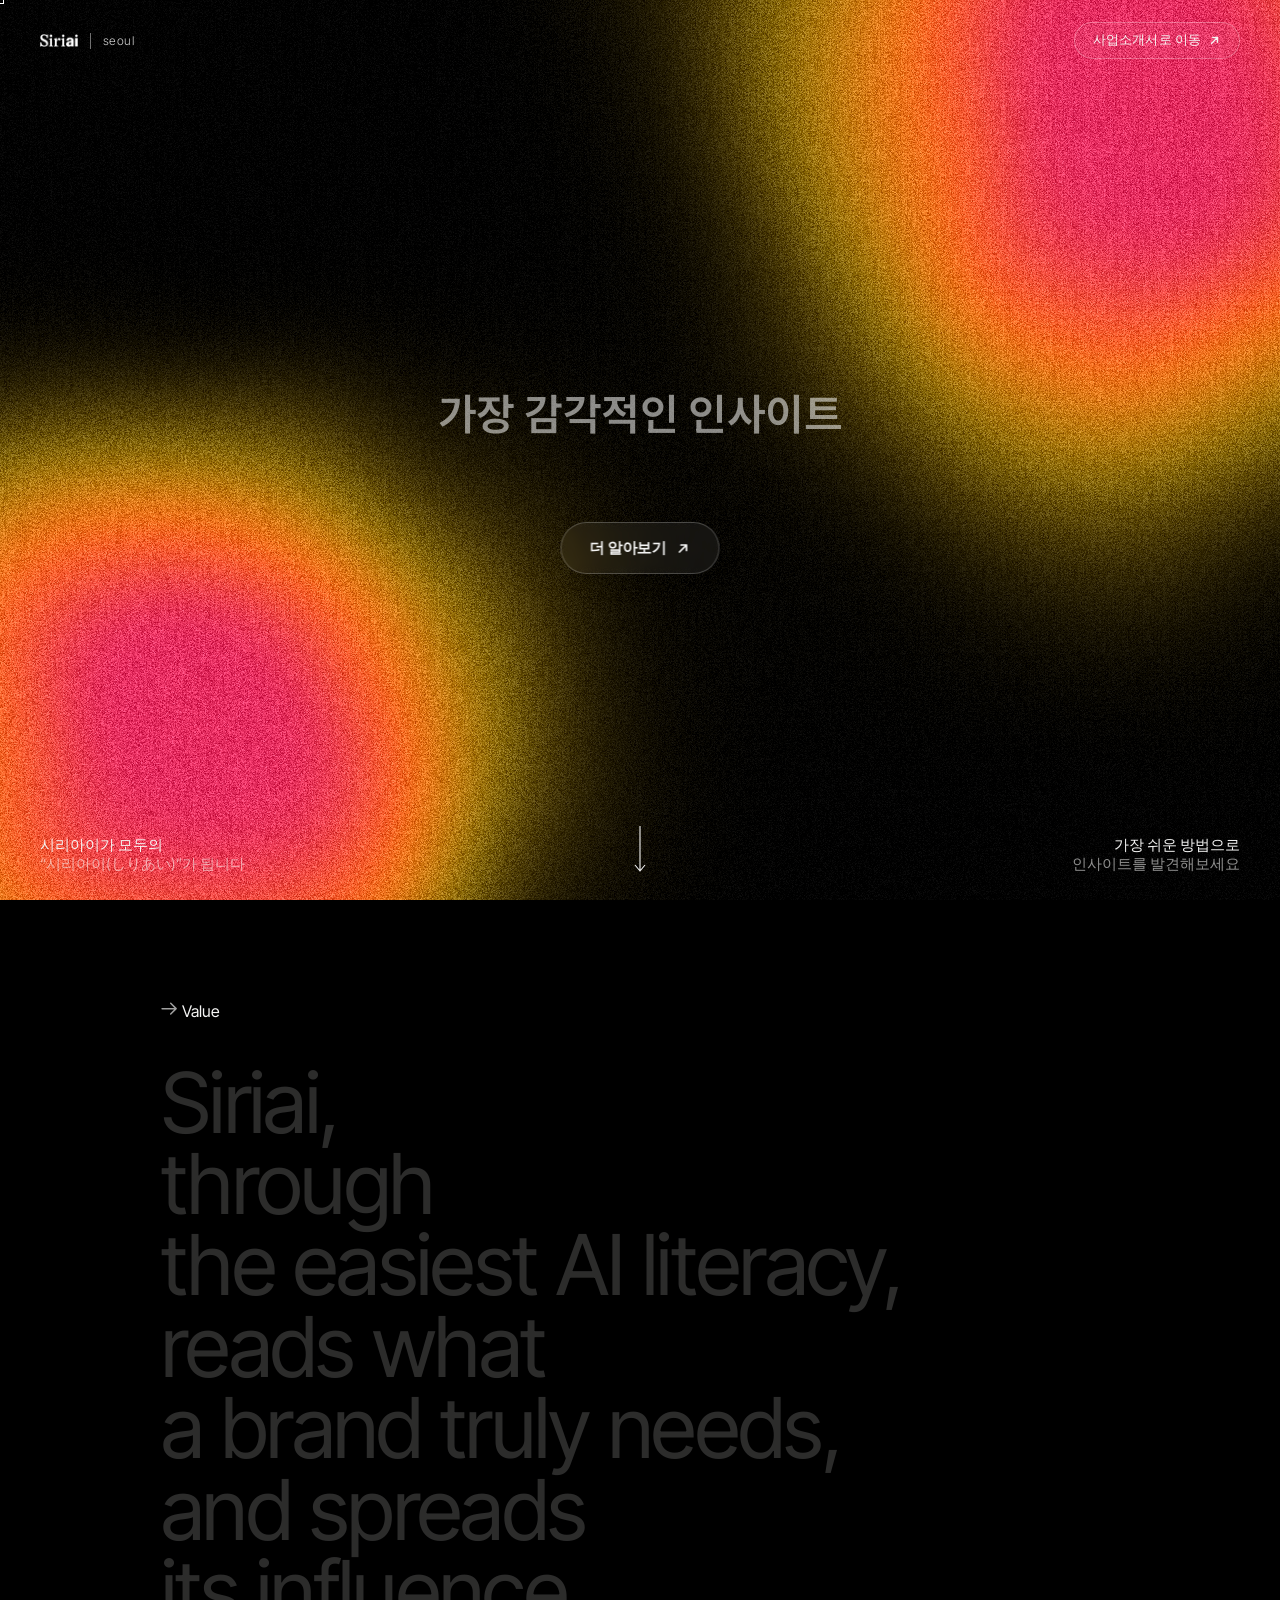
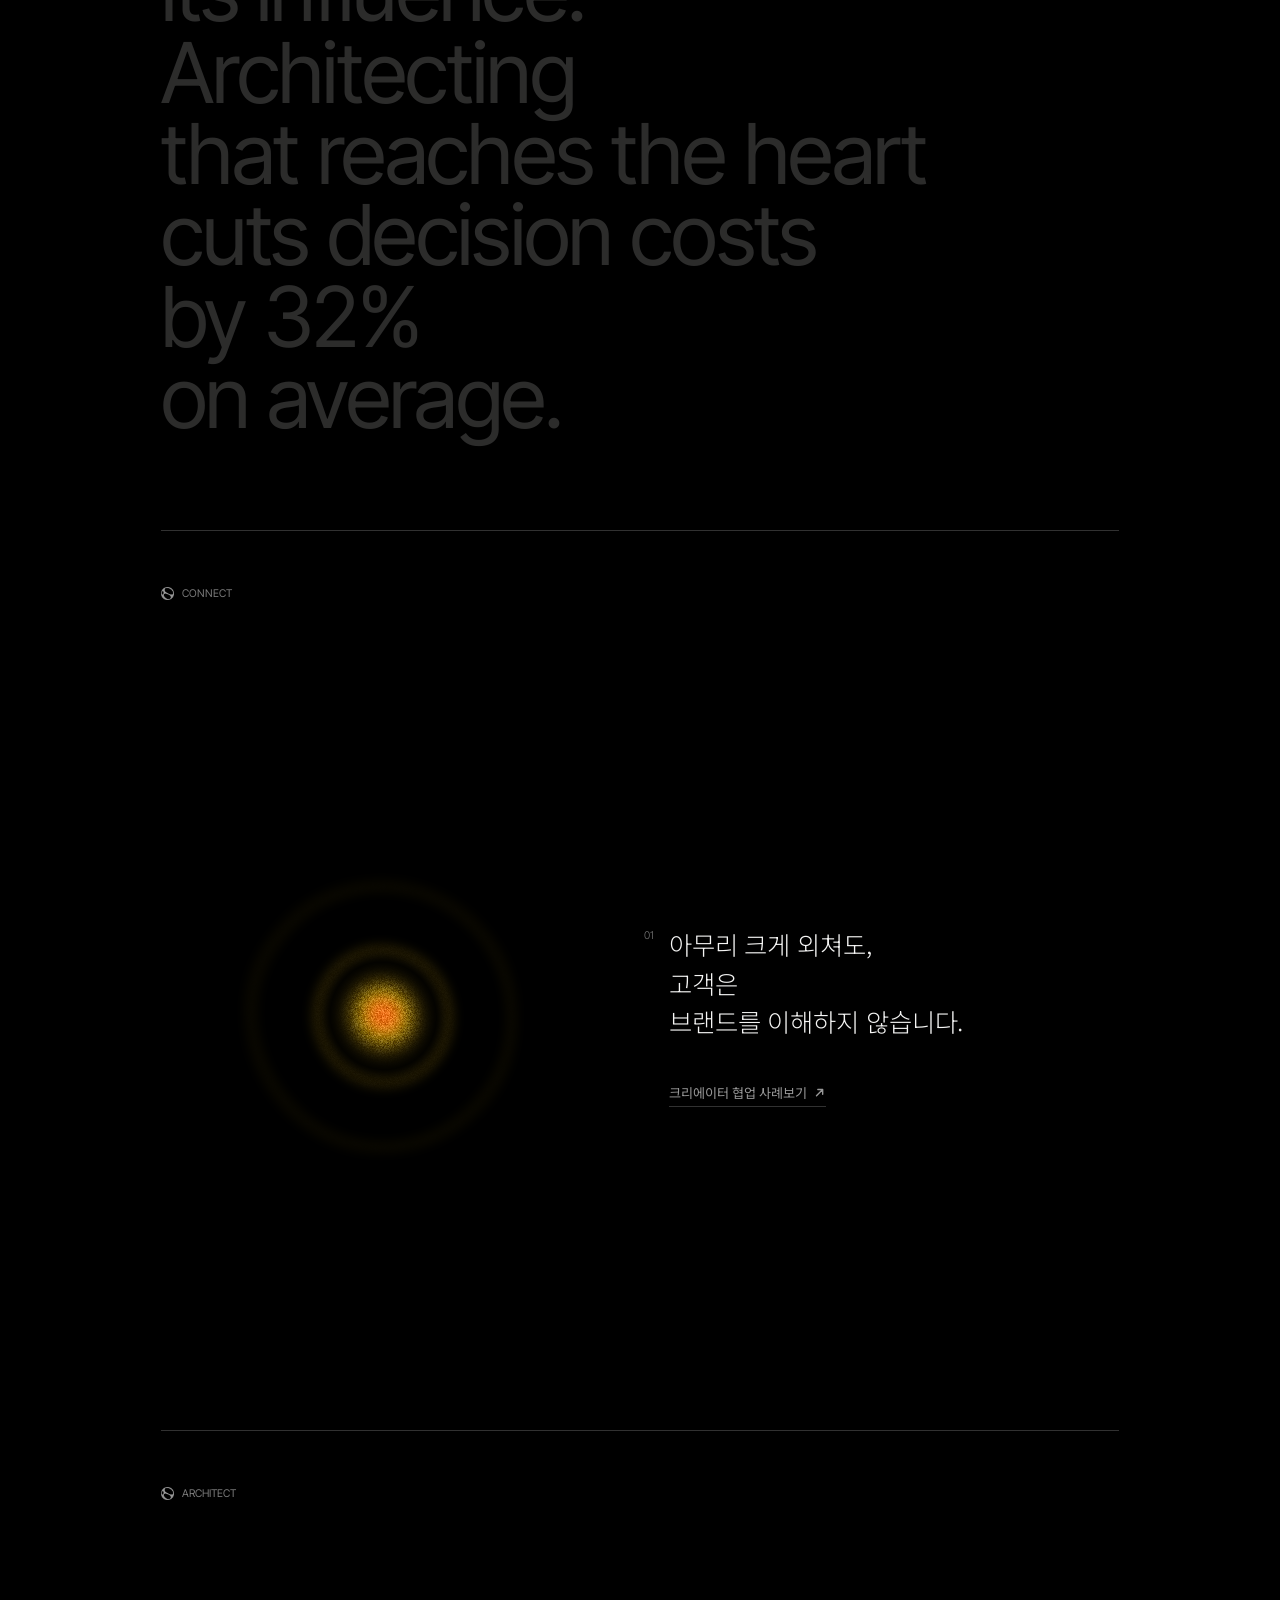
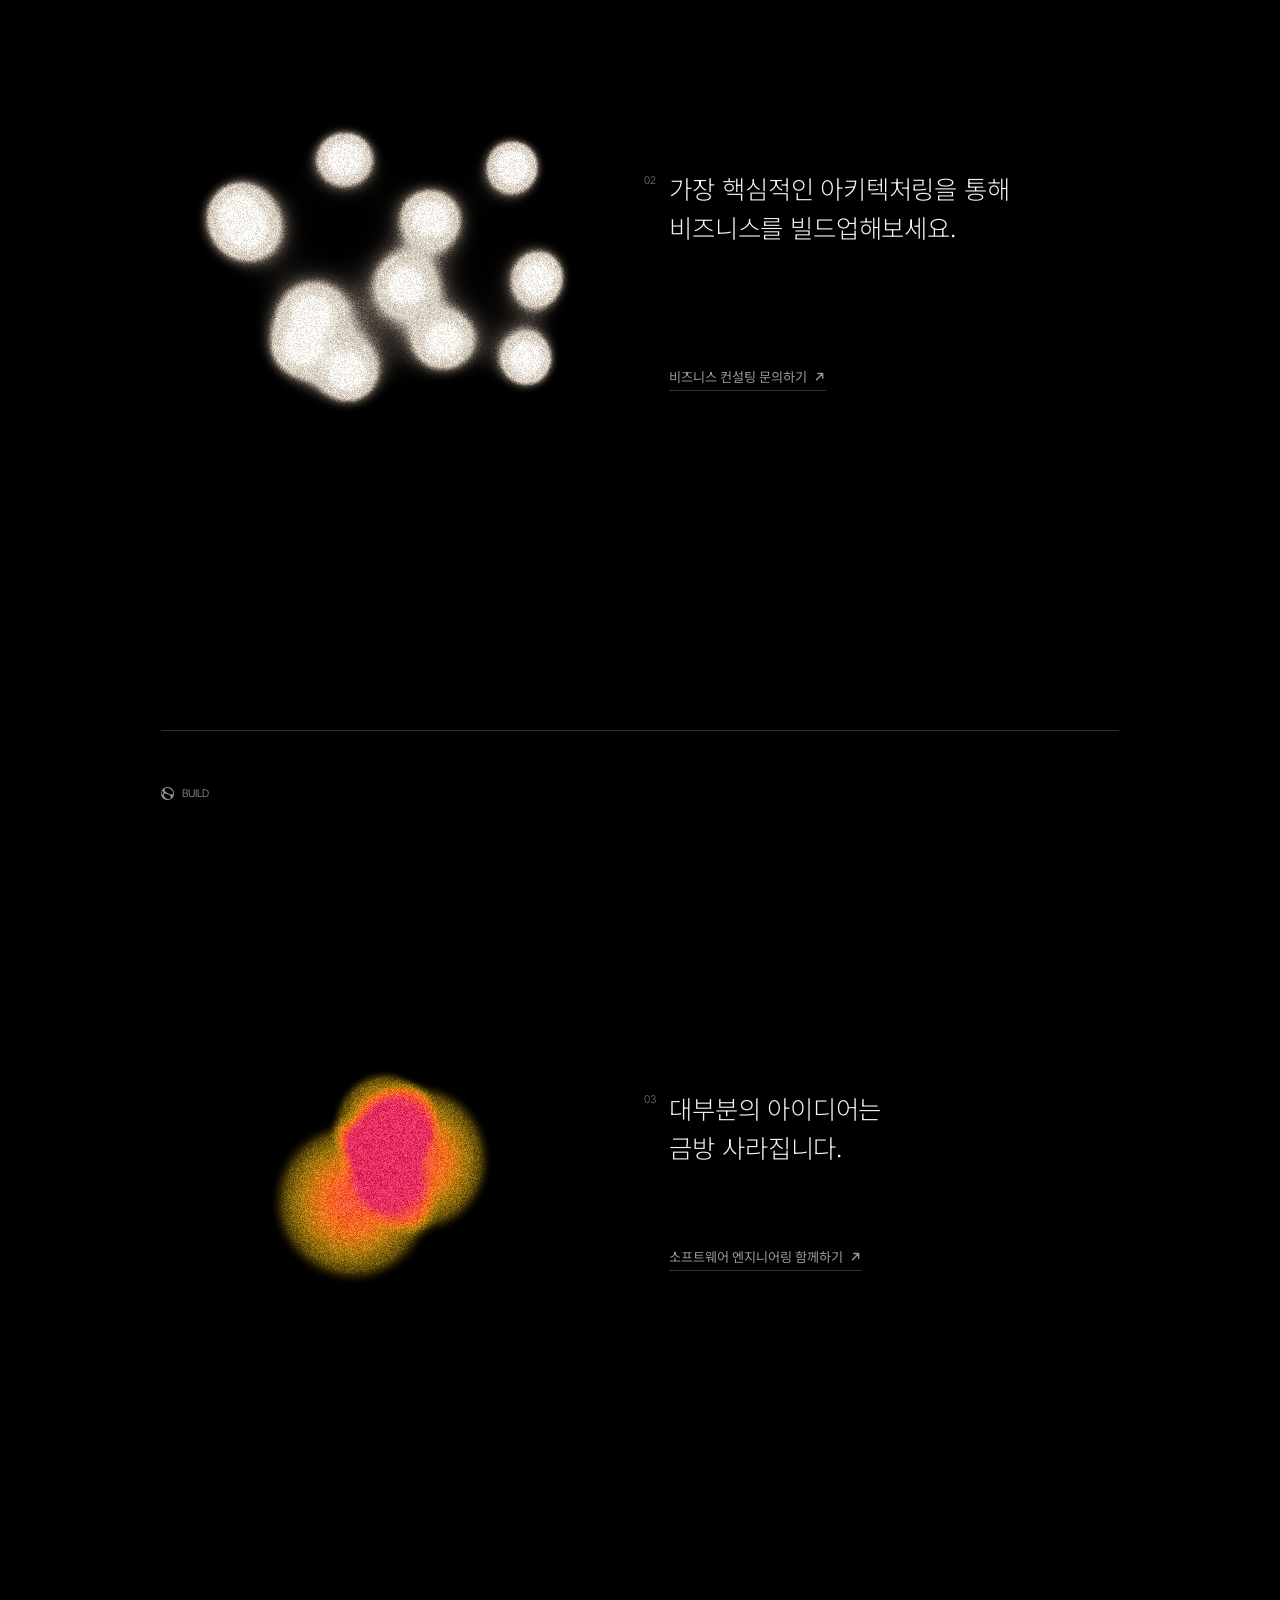
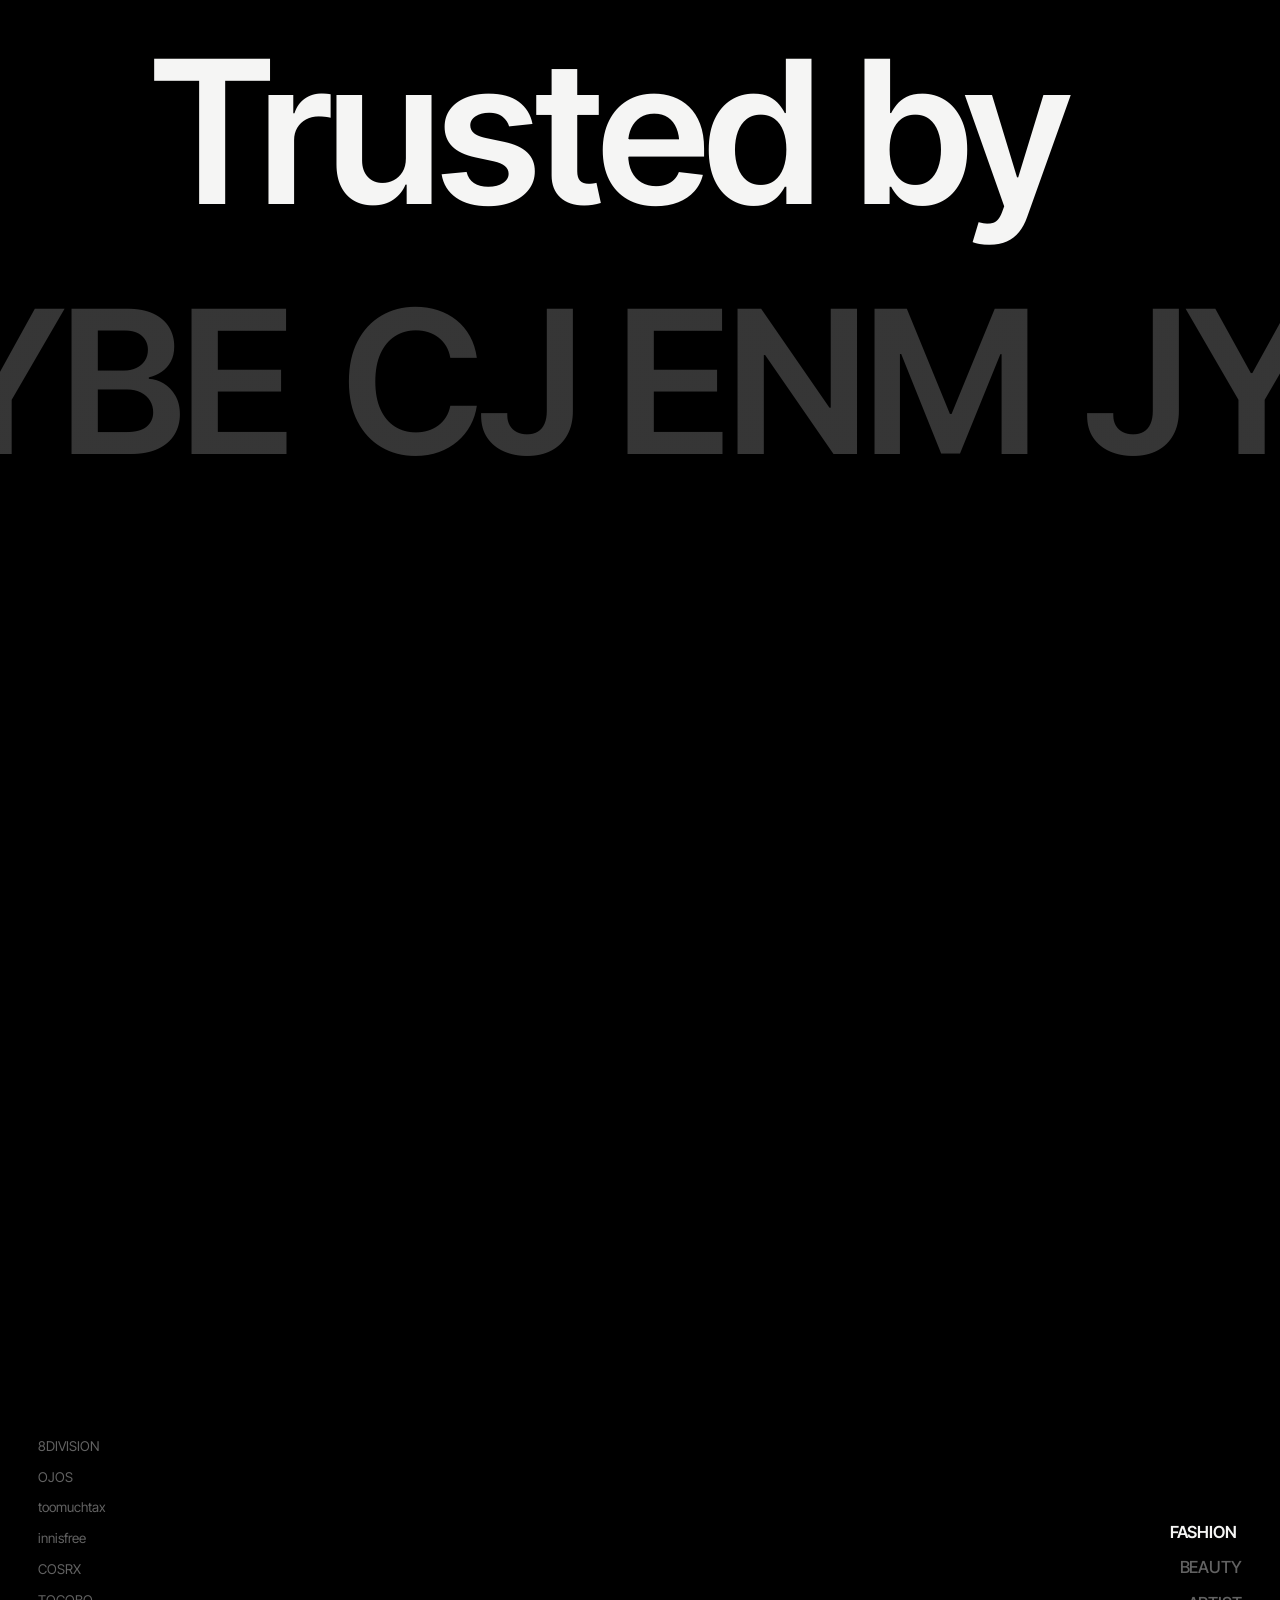
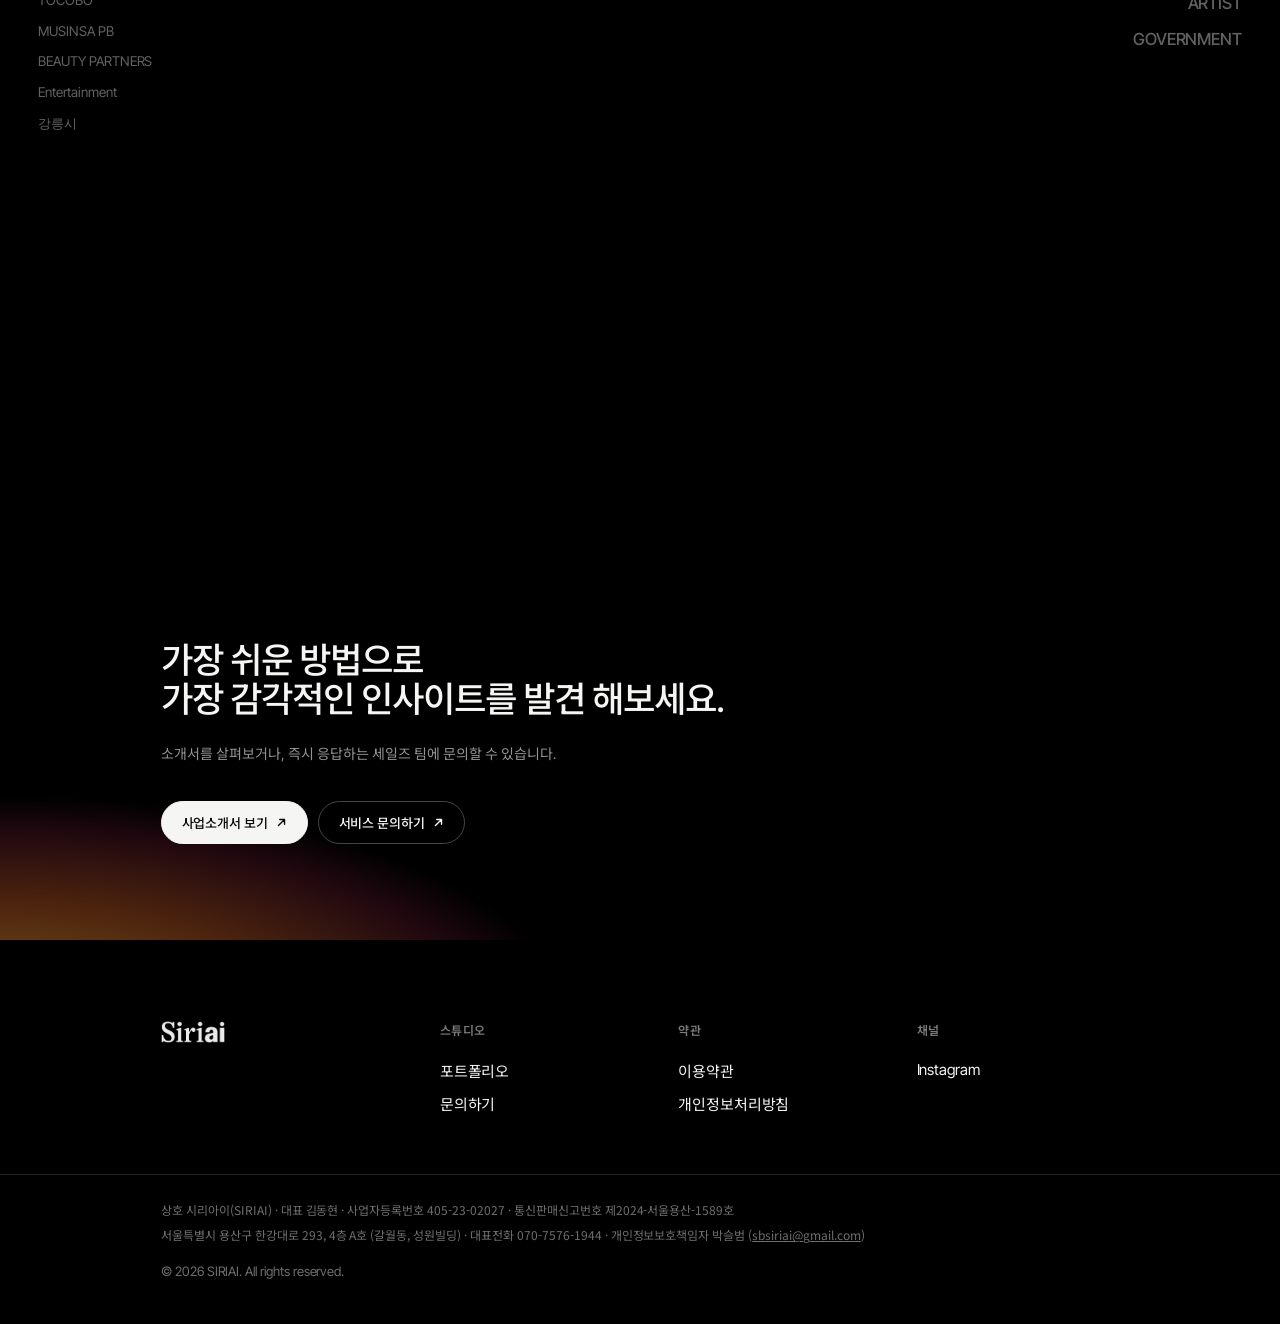
==== commit 5267def0: "SEO: stop google writing its own title/description for the homepage THE PROBLEM A search for "시리아이" " ====
--- a/index.html
+++ b/index.html
@@ -3,17 +3,20 @@
 <head>
 <meta charset="UTF-8">
 <meta name="viewport" content="width=device-width, initial-scale=1.0">
-<title>SIRIAI — Architecture for Insight, AI</title>
+<!-- SEO note: the KOREAN brand name must appear in the title and description. Without it, a search for
+     "시리아이" matched no Korean string here except the etymology paragraph ("…'아는 사이'…") and the footer
+     copyright, so google discarded our title/description and wrote the SERP entry out of those instead. -->
+<title>시리아이(SIRIAI) — Architecture for Insight, AI</title>
 <meta name="robots" content="index, follow, max-image-preview:large">
 <meta name="theme-color" content="#f3eee2">
-<meta name="description" content="SIRIAI — Architecture for Insight, AI. 가장 쉬운 AI 리터러시와 가장 감각적인 인사이트로 브랜드·크리에이터의 작업을 설계합니다.">
+<meta name="description" content="시리아이(SIRIAI)는 크리에이터 연결(Connect), 비즈니스 아키텍처링(Architect), 소프트웨어 엔지니어링(Build)으로 브랜드의 인사이트를 설계합니다. 가장 쉬운 방법으로 가장 감각적인 인사이트를 발견해보세요.">
 <link rel="canonical" href="https://siriai.co.kr/">
 <link rel="icon" type="image/png" href="assets/siriai-mark-ink.png">
 <link rel="apple-touch-icon" href="assets/siriai-mark-ink.png">
 <meta property="og:type" content="website">
 <meta property="og:site_name" content="SIRIAI">
-<meta property="og:title" content="SIRIAI — Architecture for Insight, AI">
-<meta property="og:description" content="가장 쉬운 AI 리터러시, 가장 감각적인 인사이트. 브랜드·크리에이터와 함께하는 AI 기반 작업.">
+<meta property="og:title" content="시리아이(SIRIAI) — Architecture for Insight, AI">
+<meta property="og:description" content="크리에이터 연결(Connect), 비즈니스 아키텍처링(Architect), 소프트웨어 엔지니어링(Build). 가장 쉬운 방법으로 가장 감각적인 인사이트를 발견해보세요.">
 <meta property="og:image" content="https://siriai.co.kr/og.png">
 <meta property="og:image:width" content="1200">
 <meta property="og:image:height" content="630">
@@ -21,9 +24,54 @@
 <meta property="og:url" content="https://siriai.co.kr/">
 <meta property="og:locale" content="ko_KR">
 <meta name="twitter:card" content="summary_large_image">
-<meta name="twitter:title" content="SIRIAI — Architecture for Insight, AI">
-<meta name="twitter:description" content="가장 쉬운 AI 리터러시, 가장 감각적인 인사이트.">
+<meta name="twitter:title" content="시리아이(SIRIAI) — Architecture for Insight, AI">
+<meta name="twitter:description" content="크리에이터 연결, 비즈니스 아키텍처링, 소프트웨어 엔지니어링. 가장 쉬운 방법으로 가장 감각적인 인사이트를.">
 <meta name="twitter:image" content="https://siriai.co.kr/og.png">
+<!-- structured data: without this the page told search engines nothing about who it belongs to, so
+     google inferred the site's name from body text (the footer copyright) instead. states the official
+     name, the Korean/Latin aliases, the logo and the share image explicitly. only facts already public
+     in the footer are asserted here — no unverified social profiles (add sameAs once URLs are confirmed). -->
+<script type="application/ld+json">
+{
+  "@context": "https://schema.org",
+  "@graph": [
+    {
+      "@type": "Organization",
+      "@id": "https://siriai.co.kr/#organization",
+      "name": "시리아이",
+      "alternateName": ["SIRIAI", "시리아이(SIRIAI)", "Siriai"],
+      "url": "https://siriai.co.kr/",
+      "logo": {
+        "@type": "ImageObject",
+        "url": "https://siriai.co.kr/assets/siriai-mark-ink.png",
+        "width": 1334,
+        "height": 1335
+      },
+      "image": "https://siriai.co.kr/og.png",
+      "description": "시리아이(SIRIAI)는 크리에이터 연결(Connect), 비즈니스 아키텍처링(Architect), 소프트웨어 엔지니어링(Build)으로 브랜드의 인사이트를 설계합니다.",
+      "email": "sbsiriai@gmail.com",
+      "telephone": "+82-70-7576-1944",
+      "taxID": "405-23-02027",
+      "address": {
+        "@type": "PostalAddress",
+        "streetAddress": "한강대로 293, 4층 A호 (갈월동, 성원빌딩)",
+        "addressLocality": "용산구",
+        "addressRegion": "서울특별시",
+        "addressCountry": "KR"
+      }
+    },
+    {
+      "@type": "WebSite",
+      "@id": "https://siriai.co.kr/#website",
+      "url": "https://siriai.co.kr/",
+      "name": "시리아이(SIRIAI)",
+      "description": "시리아이(SIRIAI)는 크리에이터 연결(Connect), 비즈니스 아키텍처링(Architect), 소프트웨어 엔지니어링(Build)으로 브랜드의 인사이트를 설계합니다.",
+      "inLanguage": "ko-KR",
+      "publisher": { "@id": "https://siriai.co.kr/#organization" }
+    }
+  ]
+}
+</script>
 <link rel="preconnect" href="https://fonts.googleapis.com">
 <link rel="preconnect" href="https://fonts.gstatic.com" crossorigin>
 <link href="https://fonts.googleapis.com/css2?family=Inter+Tight:ital,wght@0,300;0,400;0,500;0,600;0,700;1,400&family=Noto+Sans+KR:wght@300;400;500;600;700&family=Noto+Sans+JP:wght@400;500;600&display=swap" rel="stylesheet">
@@ -1227,8 +1275,11 @@
 </style>
 </head>
 <body>
-<!-- CONTACT MODAL — opened by the business CTAs; no backend, composes a mailto -->
-<div class="mv-modal" id="mvContact" role="dialog" aria-modal="true" aria-labelledby="mvContactTitle">
+<!-- CONTACT MODAL — opened by the business CTAs; no backend, composes a mailto.
+     data-nosnippet: this sits first in <body>, so a crawler reads the whole form
+     ("이름 이메일 회사/브랜드 …") as the page's opening text. google's own attribute
+     keeps it out of snippet generation without affecting indexing or ranking. -->
+<div class="mv-modal" id="mvContact" role="dialog" aria-modal="true" aria-labelledby="mvContactTitle" data-nosnippet>
   <div class="mv-modal-scrim" data-close></div>
   <div class="mv-modal-card">
     <button class="mv-modal-close" type="button" data-close aria-label="Close">&times;</button>
@@ -1590,7 +1641,11 @@
             <span class="mv-ko-line" lang="ko"><span class="mv-w">“시리아이(しりあい)”가</span> <span class="mv-w">됩니다.</span></span>
           </span>
         </h2>
-        <p class="mv-saigon-souls-body mv-fill mv-fill-body">
+        <!-- data-nosnippet: this etymology line WAS the google result description for "시리아이" — it is the
+             only fully-formed sentence on the page and it matches the query literally, so google used it over
+             our own <meta description>. it stays as brand copy and stays indexed; it is just no longer
+             eligible to BE the search snippet. (nosnippet affects snippet text only, not indexing/ranking.) -->
+        <p class="mv-saigon-souls-body mv-fill mv-fill-body" data-nosnippet>
           <span class="mv-line">
             <span class="mv-en-line"><span class="mv-w">Siriai</span> <span class="mv-w">(しりあい)</span> <span class="mv-w">means</span> <span class="mv-w">‘an</span> <span class="mv-w">acquaintance’,</span></span>
             <span class="mv-ko-line" lang="ko"><span class="mv-w">시리아이(しりあい)는</span> <span class="mv-w">‘아는</span> <span class="mv-w">사이’,</span></span>
@@ -1696,7 +1751,10 @@
     <p>상호 시리아이(SIRIAI) · 대표 김동현 · 사업자등록번호 405-23-02027 · 통신판매신고번호 제2024-서울용산-1589호</p>
     <p>서울특별시 용산구 한강대로 293, 4층 A호 (갈월동, 성원빌딩) · 대표전화 070-7576-1944 · 개인정보보호책임자 박슬범 (<a href="mailto:sbsiriai@gmail.com">sbsiriai@gmail.com</a>)</p>
   </div>
-  <div class="mv-foot-copy"><span>© 2026 시리아이(SIRIAI) 공식 홈페이지. All rights reserved.</span></div>
+  <!-- keep this line to the mark alone: it used to carry a Korean "official homepage" phrase, and google
+       lifted THAT as the SERP title over our own <title> (it matched the query better than anything else
+       on the page). a bare copyright gives it nothing to prefer. -->
+  <div class="mv-foot-copy"><span>© 2026 SIRIAI. All rights reserved.</span></div>
 </footer>
 
 
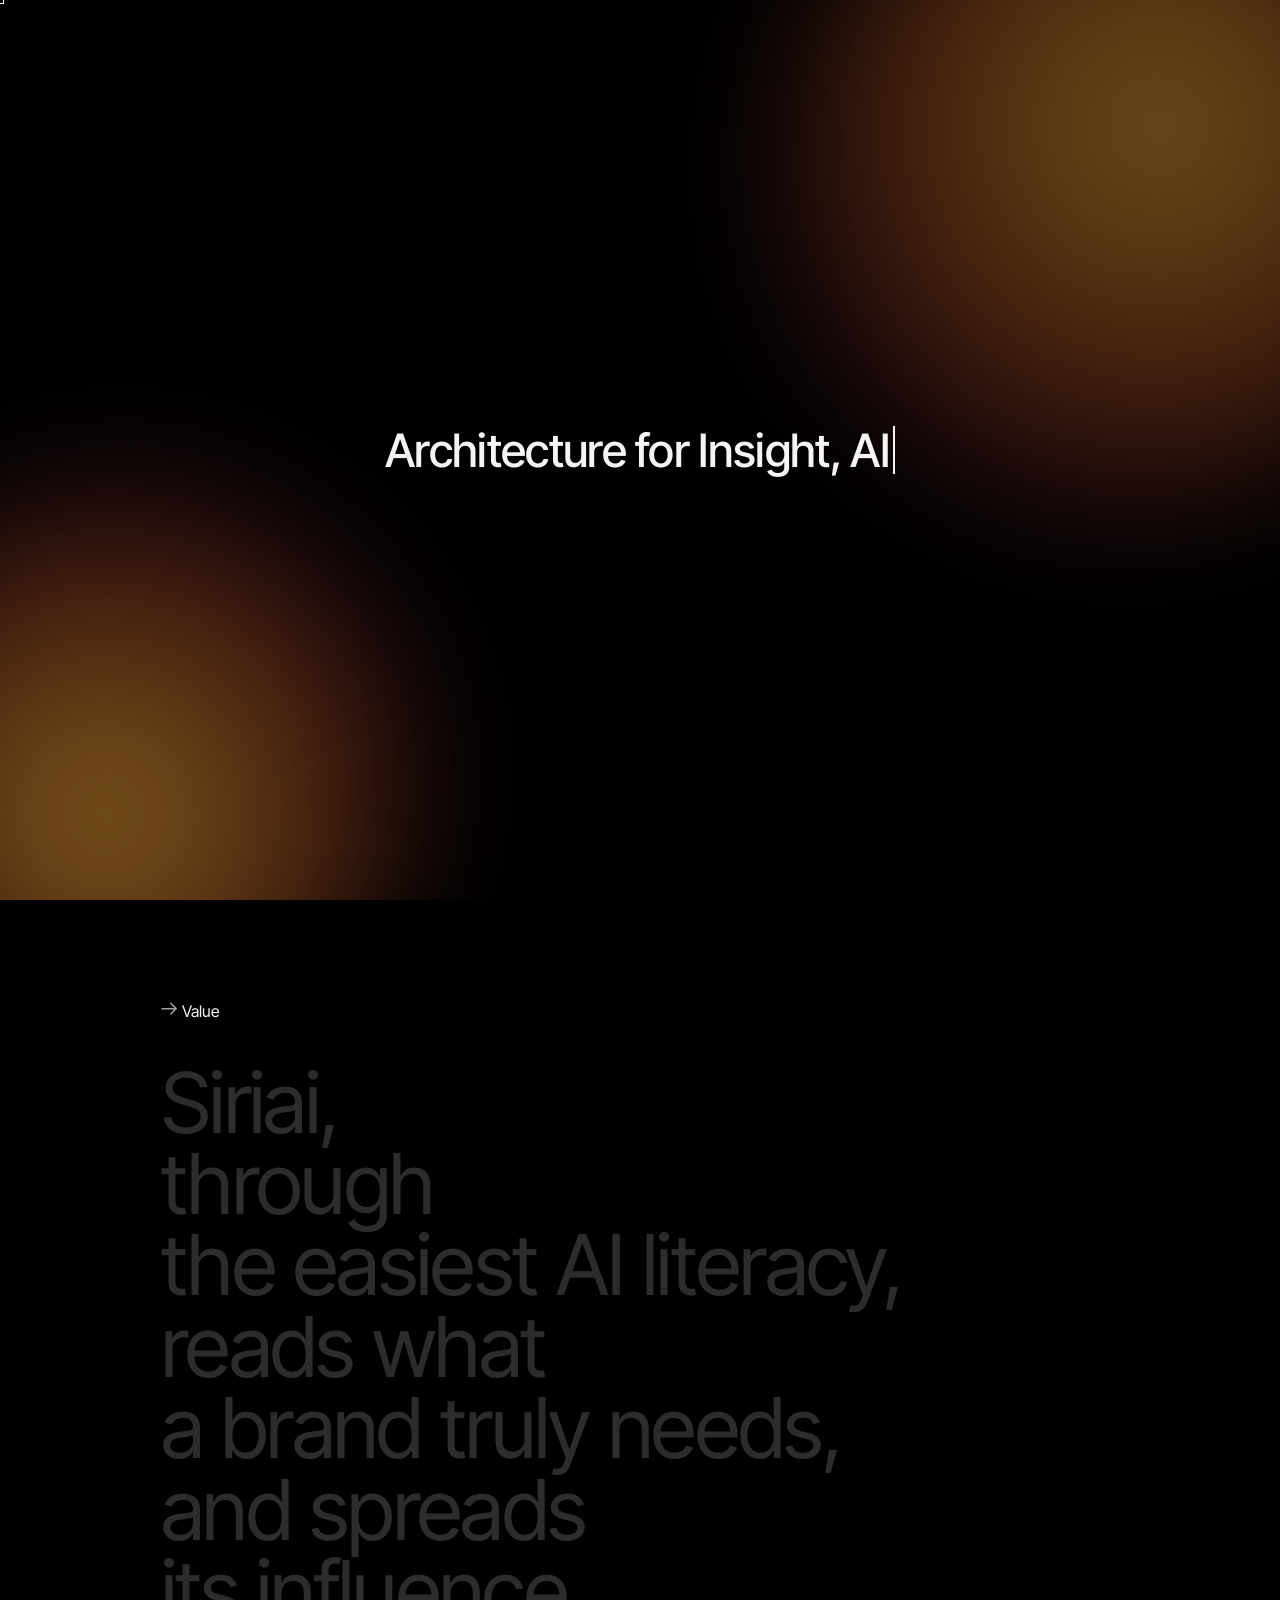
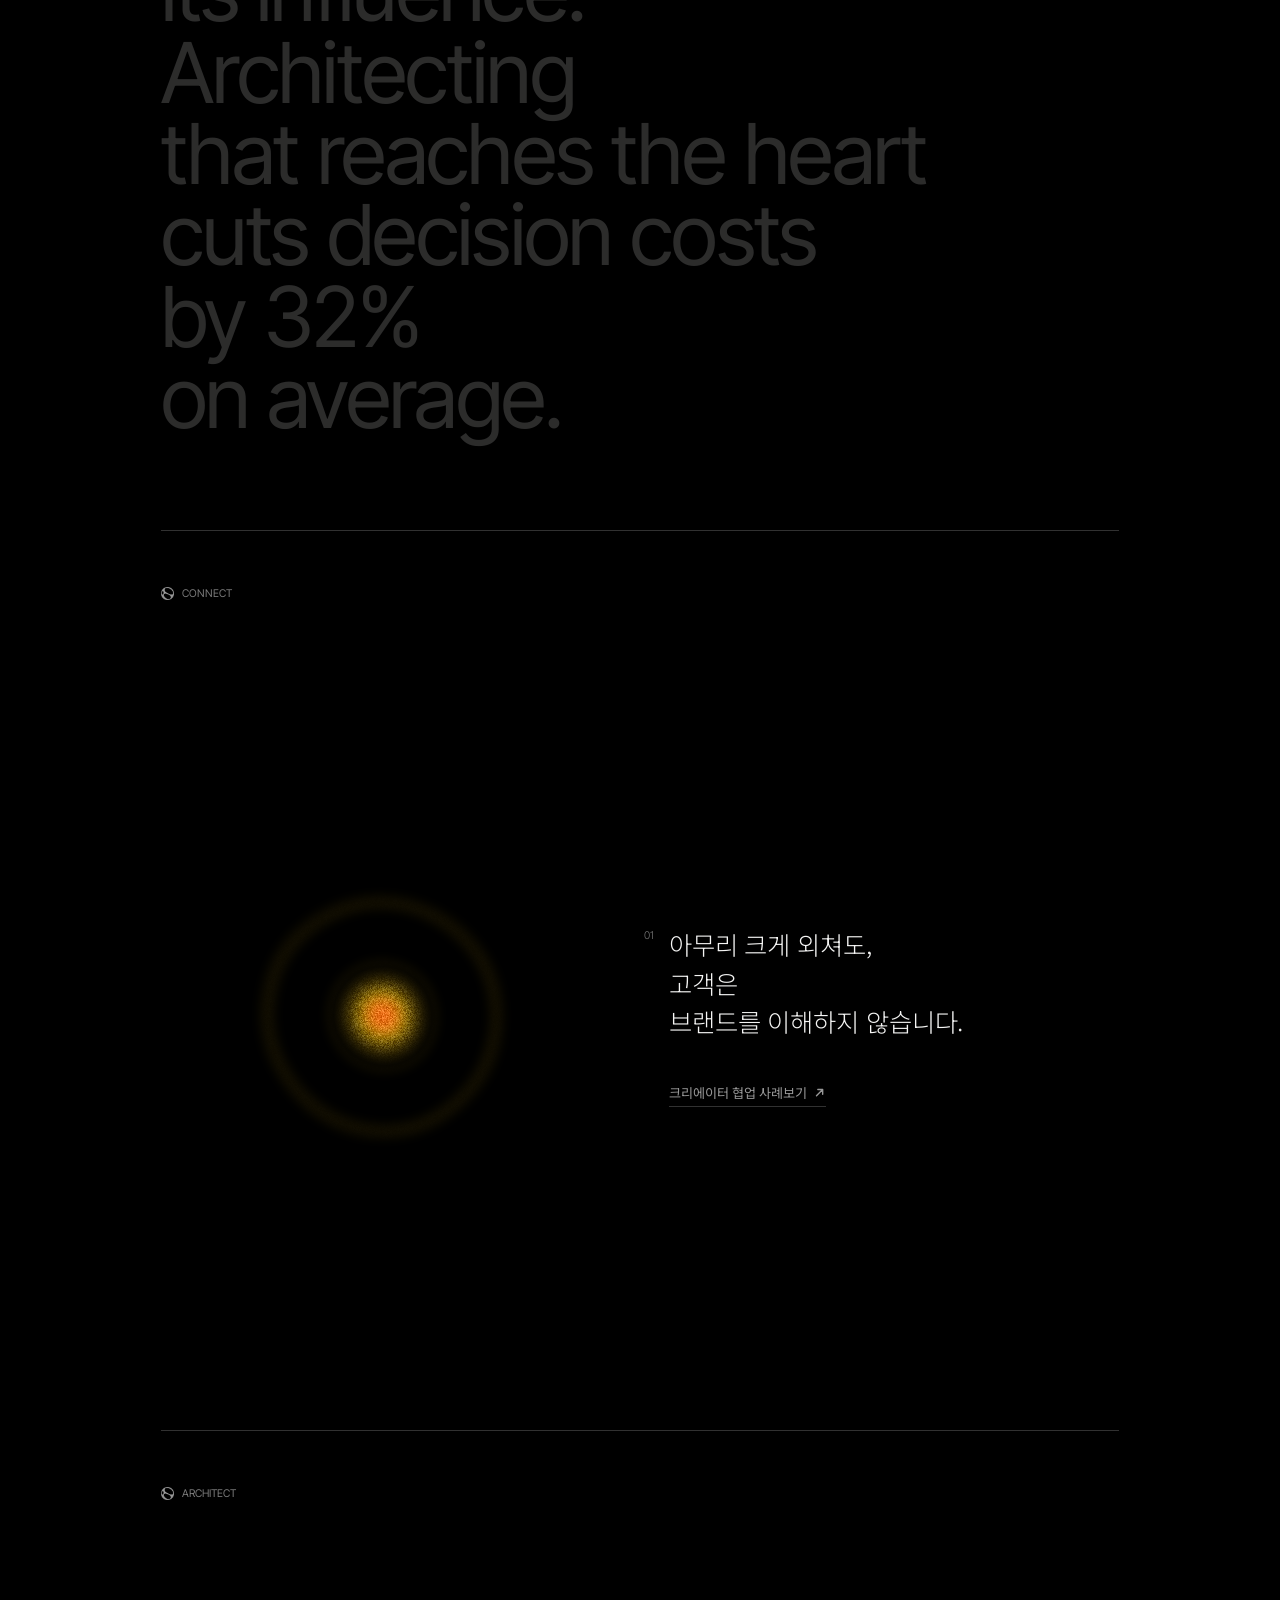
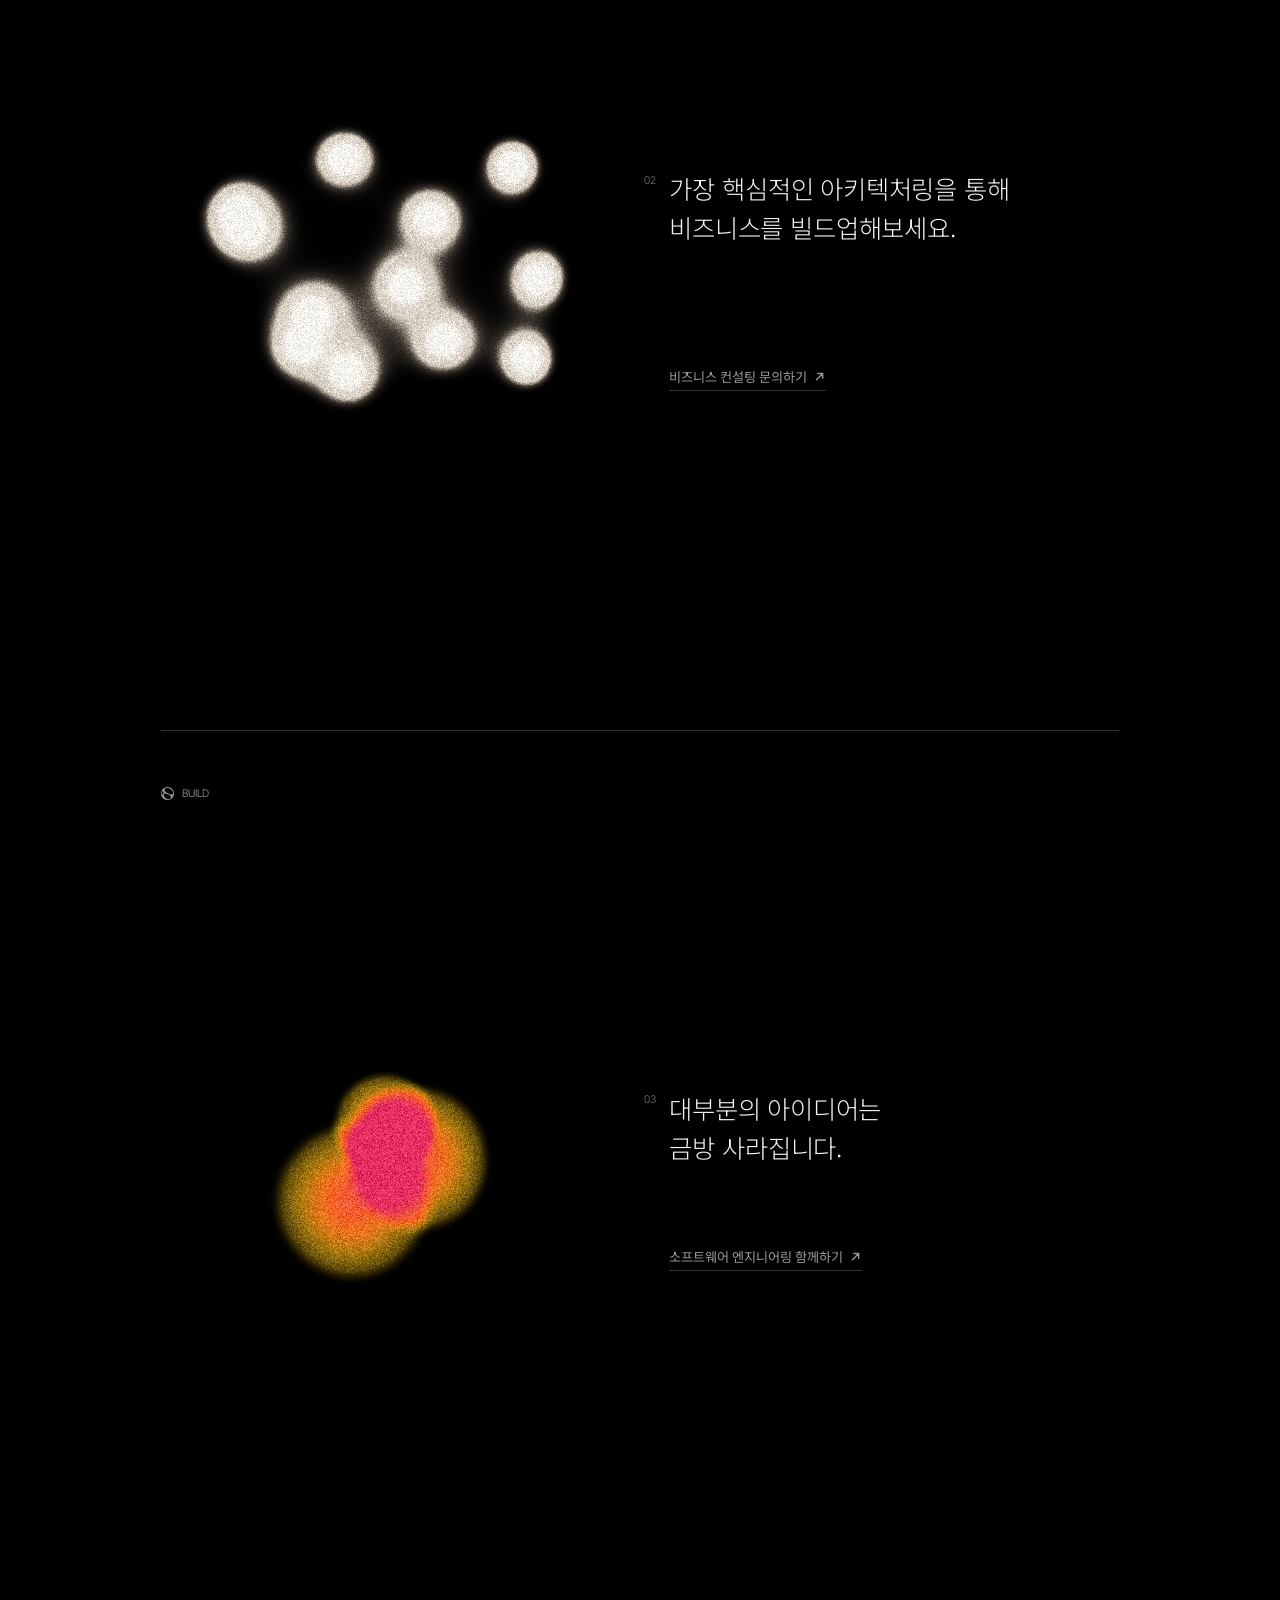
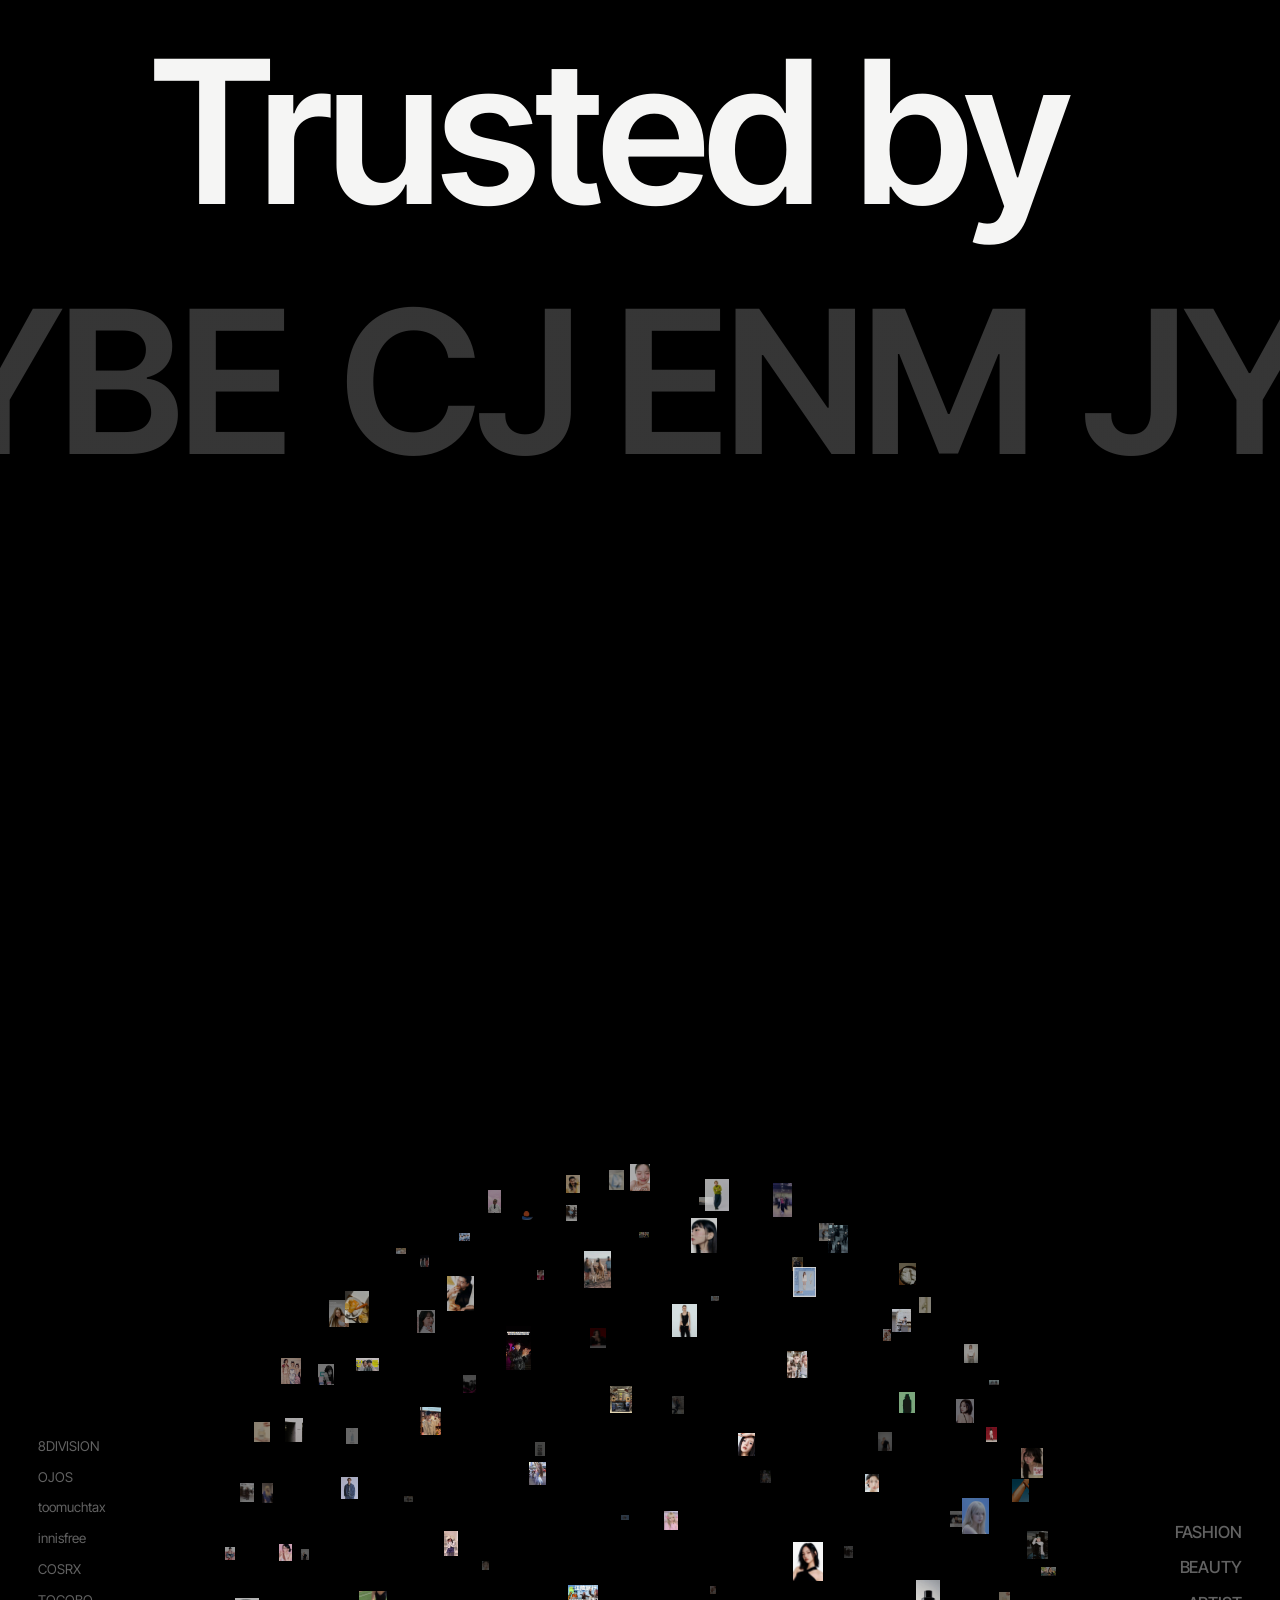
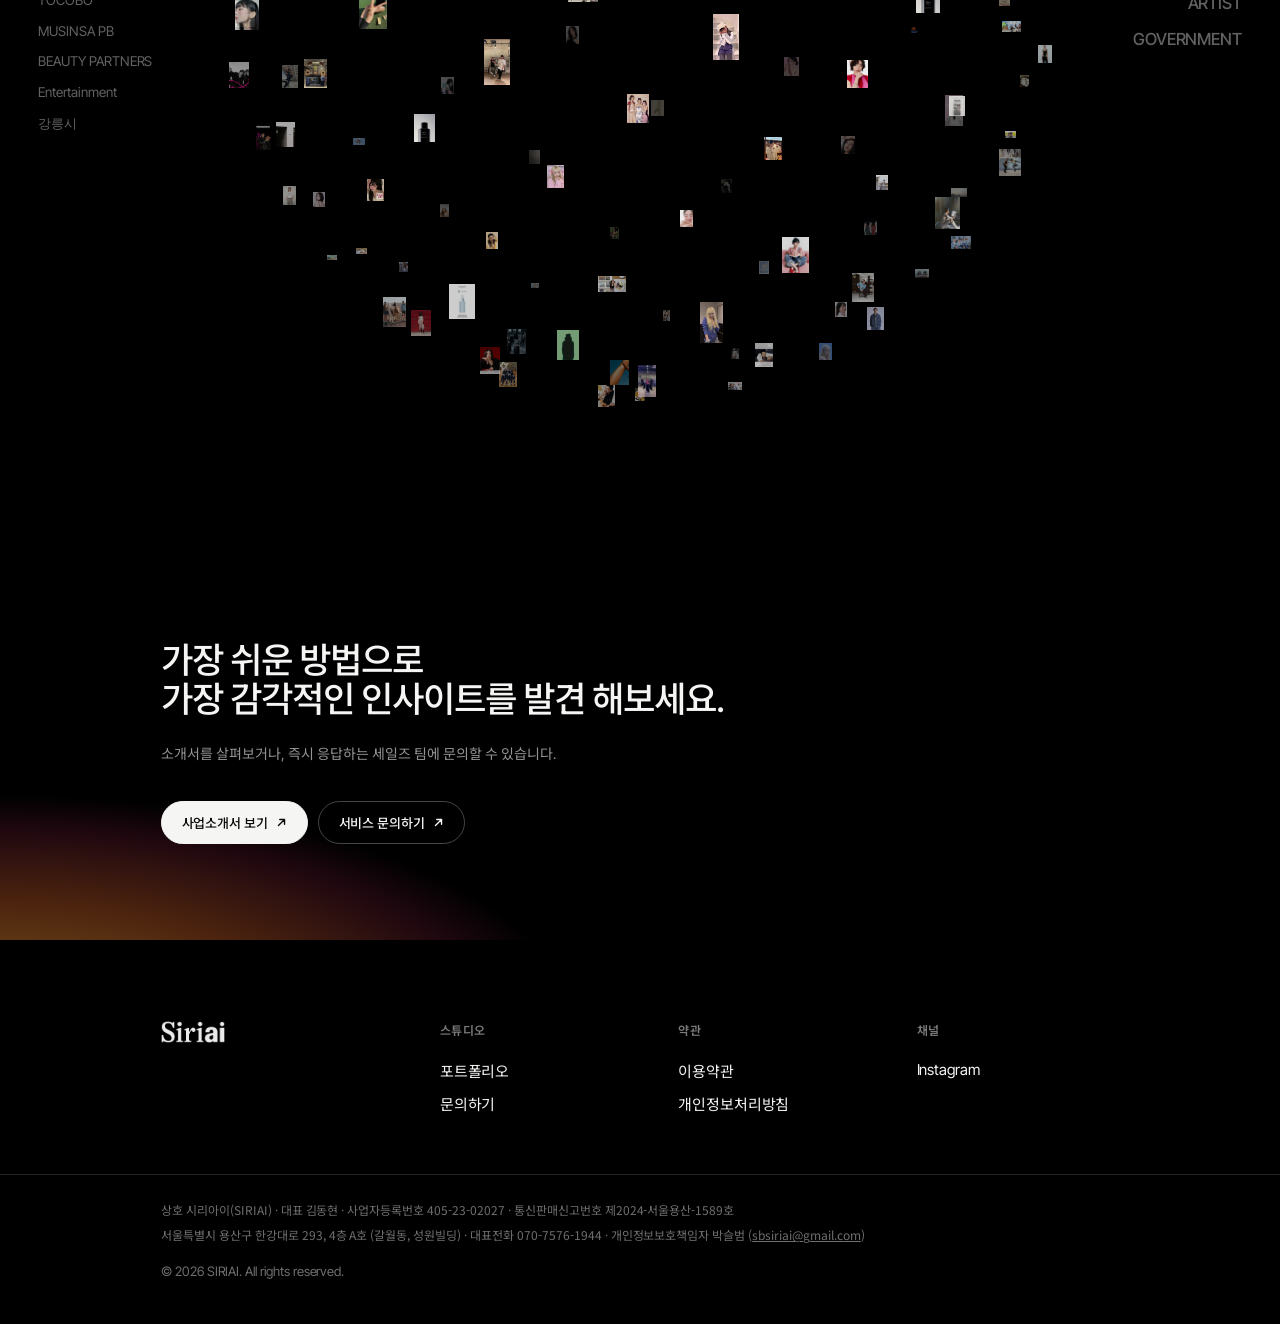
==== commit 0db213c3: "SEO: make data-nosnippet actually apply, and drop the SERP thumbnail Follow-up to 5267def. Google ha" ====
--- a/index.html
+++ b/index.html
@@ -7,7 +7,15 @@
      "시리아이" matched no Korean string here except the etymology paragraph ("…'아는 사이'…") and the footer
      copyright, so google discarded our title/description and wrote the SERP entry out of those instead. -->
 <title>시리아이(SIRIAI) — Architecture for Insight, AI</title>
-<meta name="robots" content="index, follow, max-image-preview:large">
+<!-- max-image-preview:none — no thumbnail beside the search result, the clean text-only entry
+     (favicon + site name + title + description). "large" was actively INVITING google to show a
+     picture, and which picture it picks is google's call, not ours: it chose the round mark, which
+     reads as a stray blob at thumbnail size. there is no directive that pins a specific image, so
+     suppressing the preview is the only deterministic way to get the clean form.
+     scope: google search results only. link-share previews (KakaoTalk / Slack / X) run off og:image
+     and are untouched; the favicon beside the site name is also unaffected.
+     to bring the thumbnail back, set this to max-image-preview:large again. -->
+<meta name="robots" content="index, follow, max-image-preview:none">
 <meta name="theme-color" content="#f3eee2">
 <meta name="description" content="시리아이(SIRIAI)는 크리에이터 연결(Connect), 비즈니스 아키텍처링(Architect), 소프트웨어 엔지니어링(Build)으로 브랜드의 인사이트를 설계합니다. 가장 쉬운 방법으로 가장 감각적인 인사이트를 발견해보세요.">
 <link rel="canonical" href="https://siriai.co.kr/">
@@ -1644,8 +1652,13 @@
         <!-- data-nosnippet: this etymology line WAS the google result description for "시리아이" — it is the
              only fully-formed sentence on the page and it matches the query literally, so google used it over
              our own <meta description>. it stays as brand copy and stays indexed; it is just no longer
-             eligible to BE the search snippet. (nosnippet affects snippet text only, not indexing/ranking.) -->
-        <p class="mv-saigon-souls-body mv-fill mv-fill-body" data-nosnippet>
+             eligible to BE the search snippet. (nosnippet affects snippet text only, not indexing/ranking.)
+             NB: google honours data-nosnippet on span/div/section ONLY — it was on the <p> first and was
+             silently ignored, which is why the old snippet survived a recrawl. hence the inner <span>.
+             the <p> keeps its classes so nothing about the layout or the mv-fill effect changes
+             (mv-fill JS matches '.mv-fill .mv-line', a descendant selector, so the wrapper is transparent). -->
+        <p class="mv-saigon-souls-body mv-fill mv-fill-body">
+         <span data-nosnippet>
           <span class="mv-line">
             <span class="mv-en-line"><span class="mv-w">Siriai</span> <span class="mv-w">(しりあい)</span> <span class="mv-w">means</span> <span class="mv-w">‘an</span> <span class="mv-w">acquaintance’,</span></span>
             <span class="mv-ko-line" lang="ko"><span class="mv-w">시리아이(しりあい)는</span> <span class="mv-w">‘아는</span> <span class="mv-w">사이’,</span></span>
@@ -1662,6 +1675,7 @@
             <span class="mv-en-line"><span class="mv-w">make</span> <span class="mv-w">your</span> <span class="mv-w">brand</span> <span class="mv-w">everyone's</span> <span class="mv-w">Siriai.</span></span>
             <span class="mv-ko-line" lang="ko"><span class="mv-w">브랜드를</span> <span class="mv-w">모두의</span> <span class="mv-w">시리아이로</span> <span class="mv-w">만들어보세요.</span></span>
           </span>
+         </span>
         </p>
       </div>
     </div>
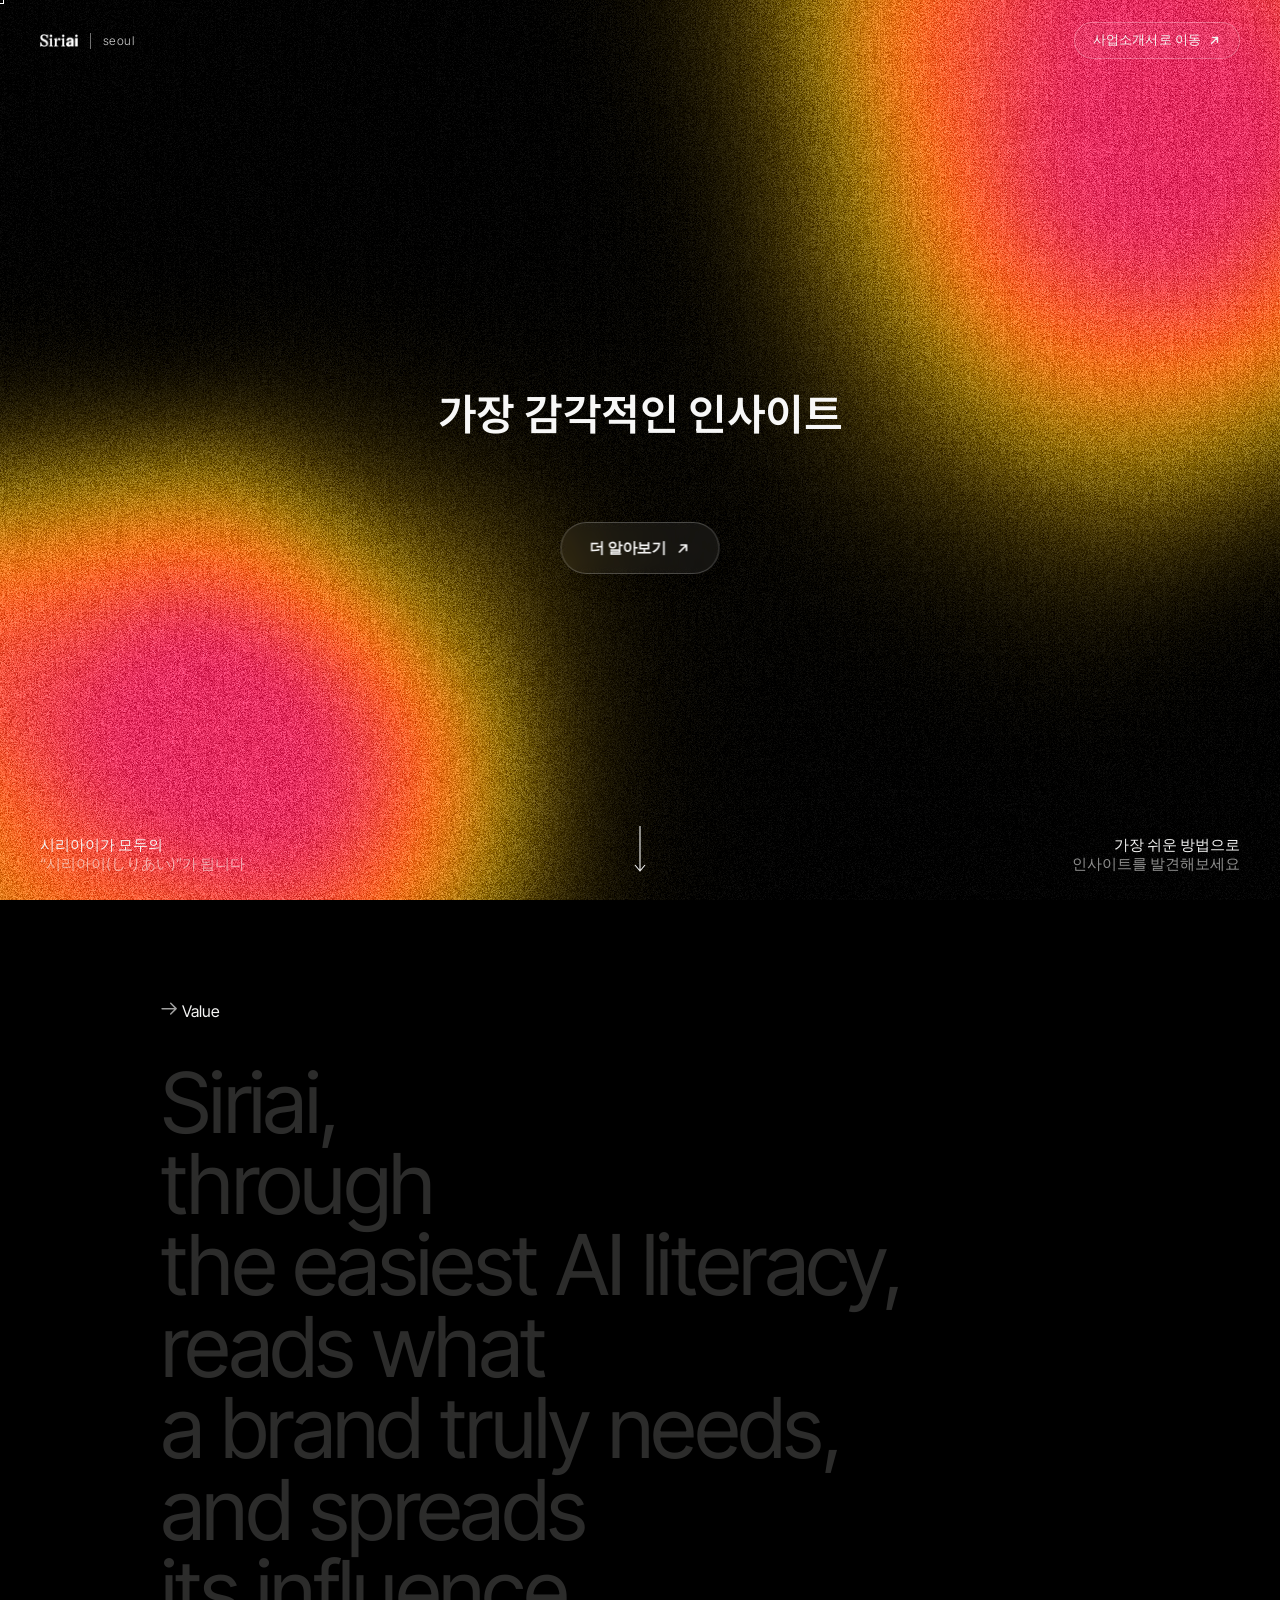
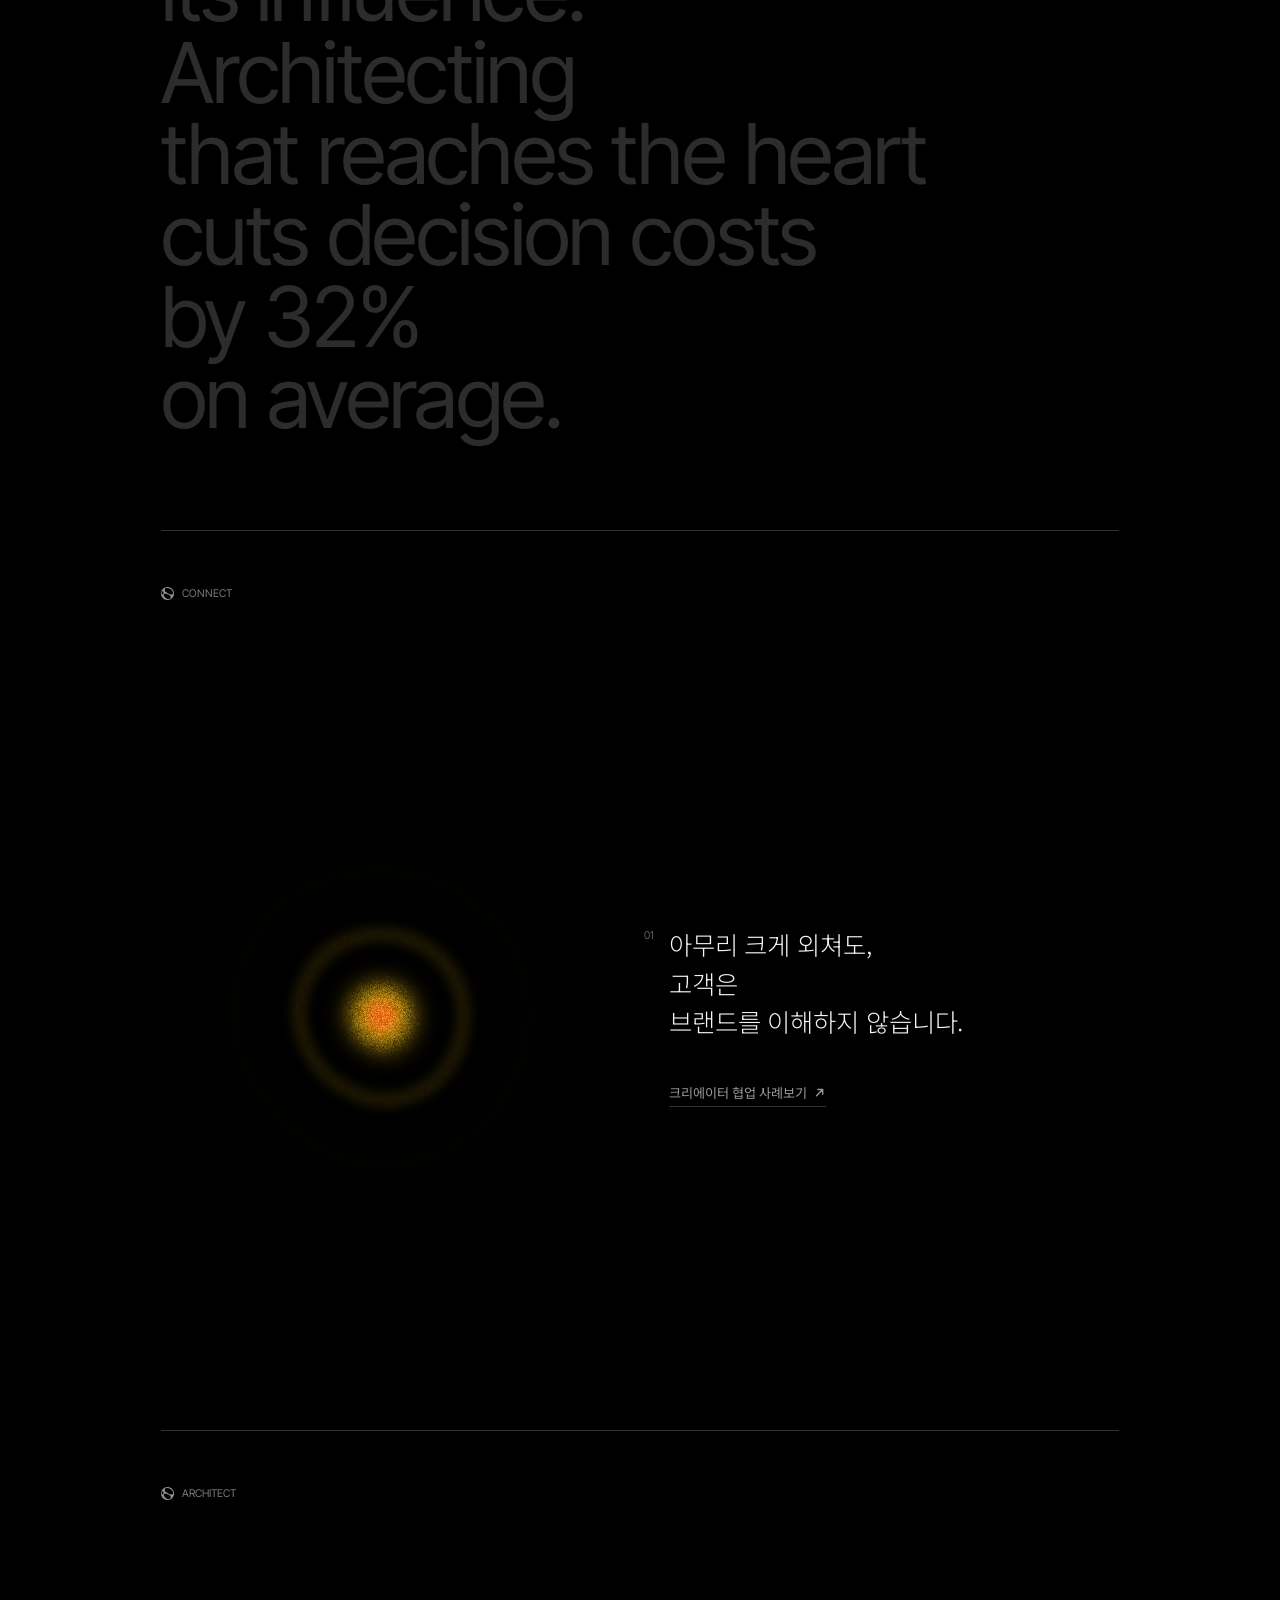
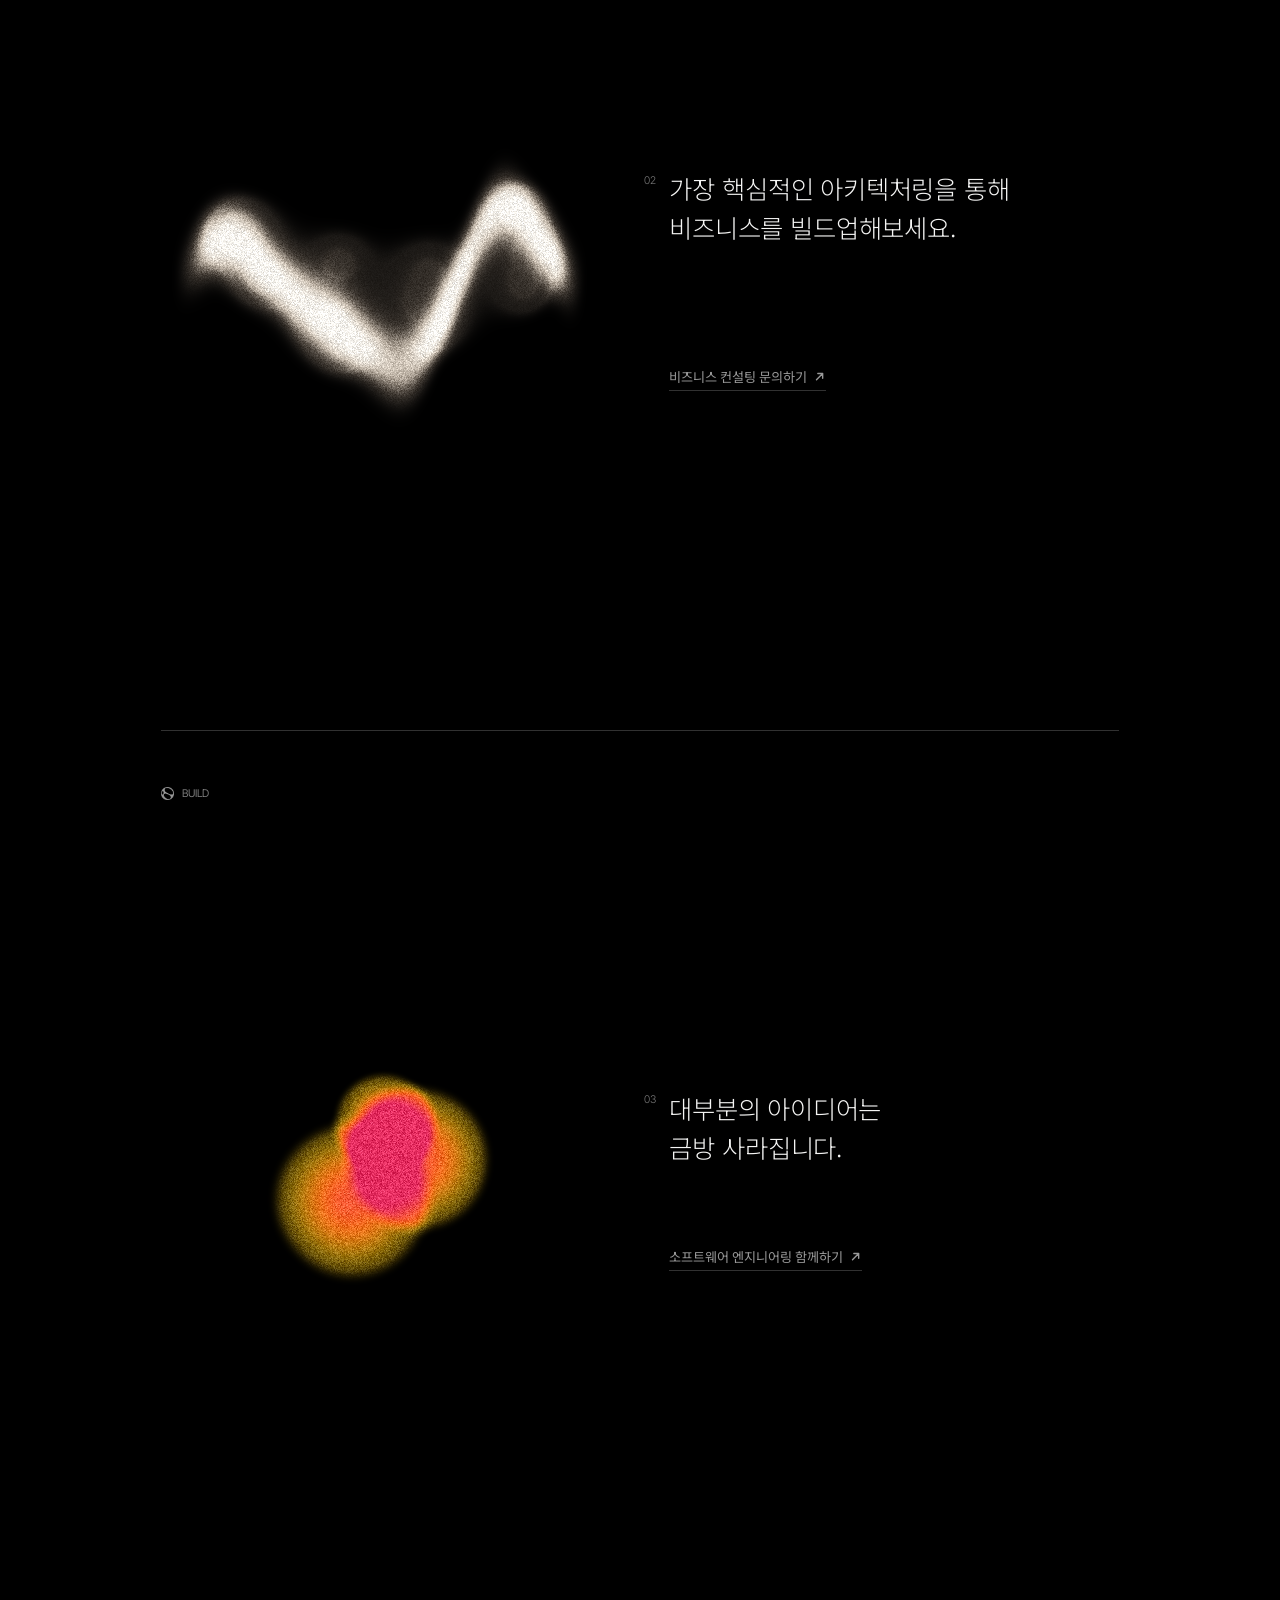
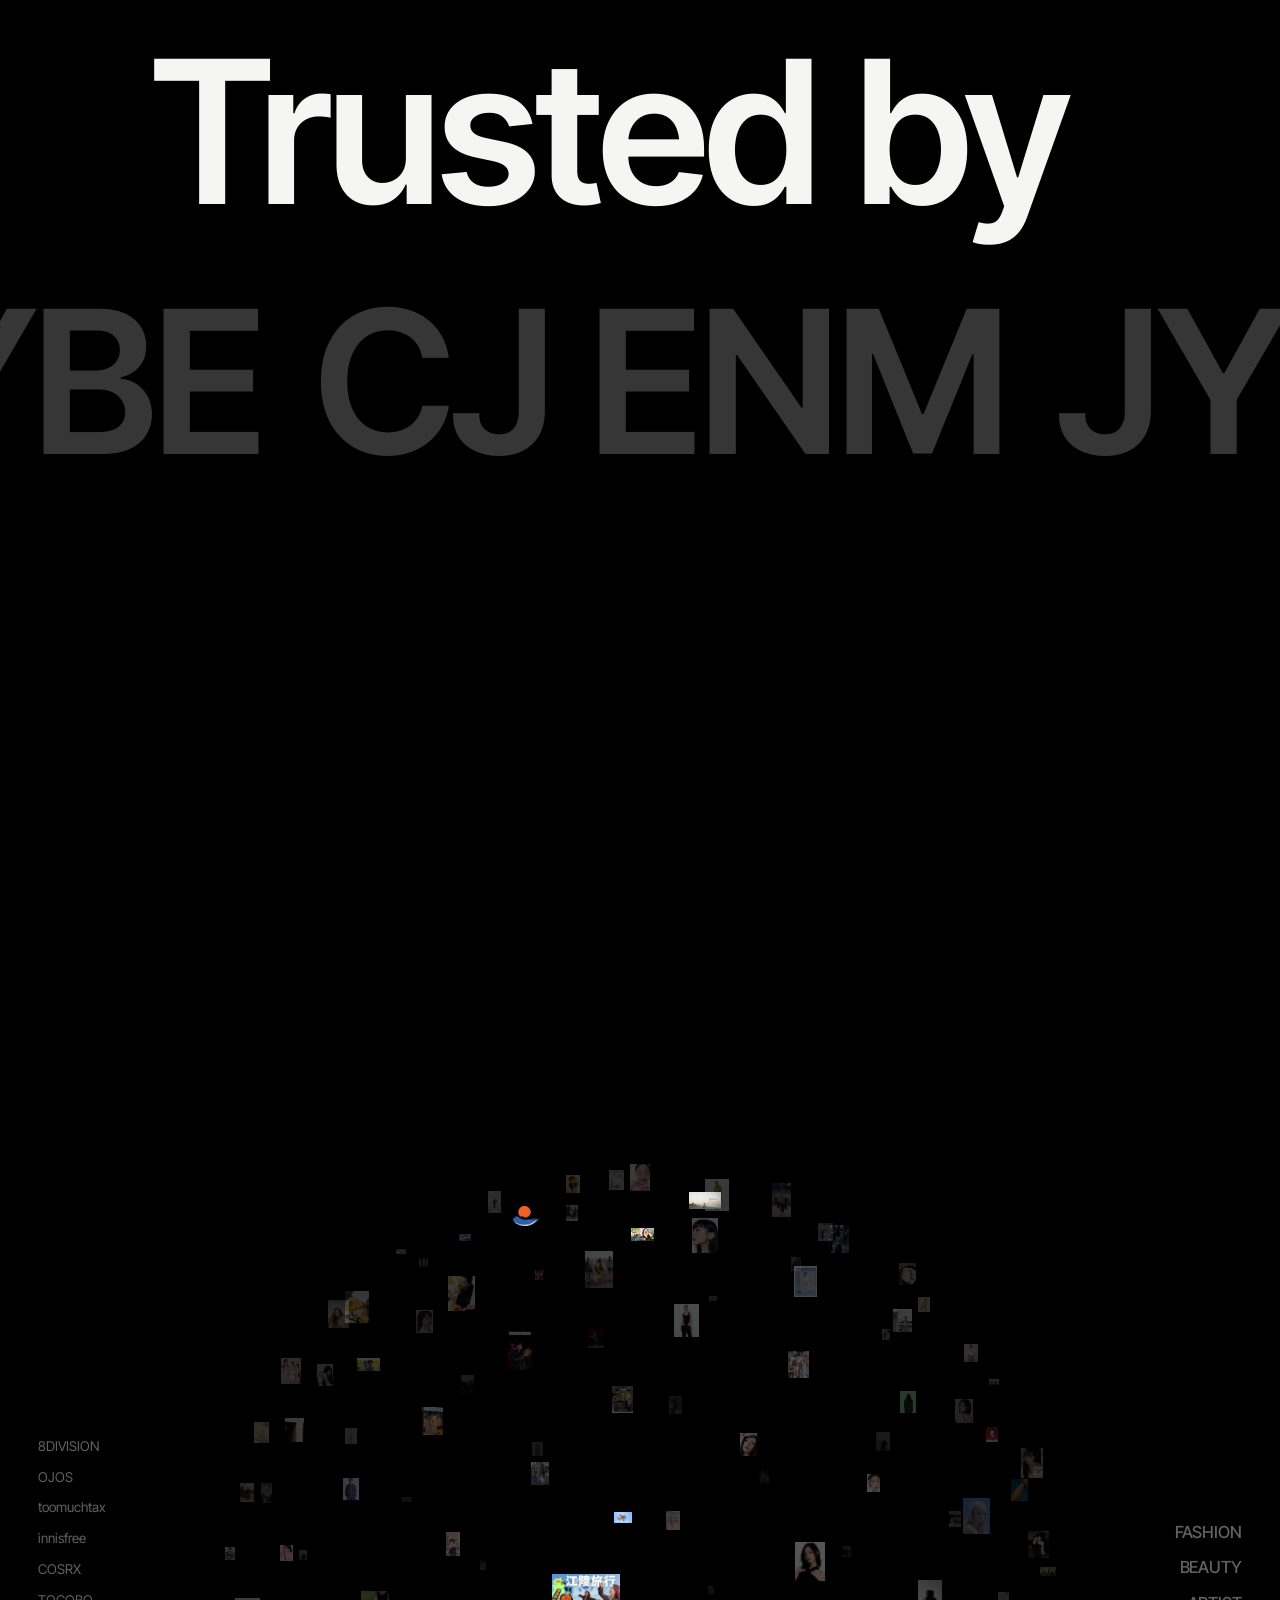
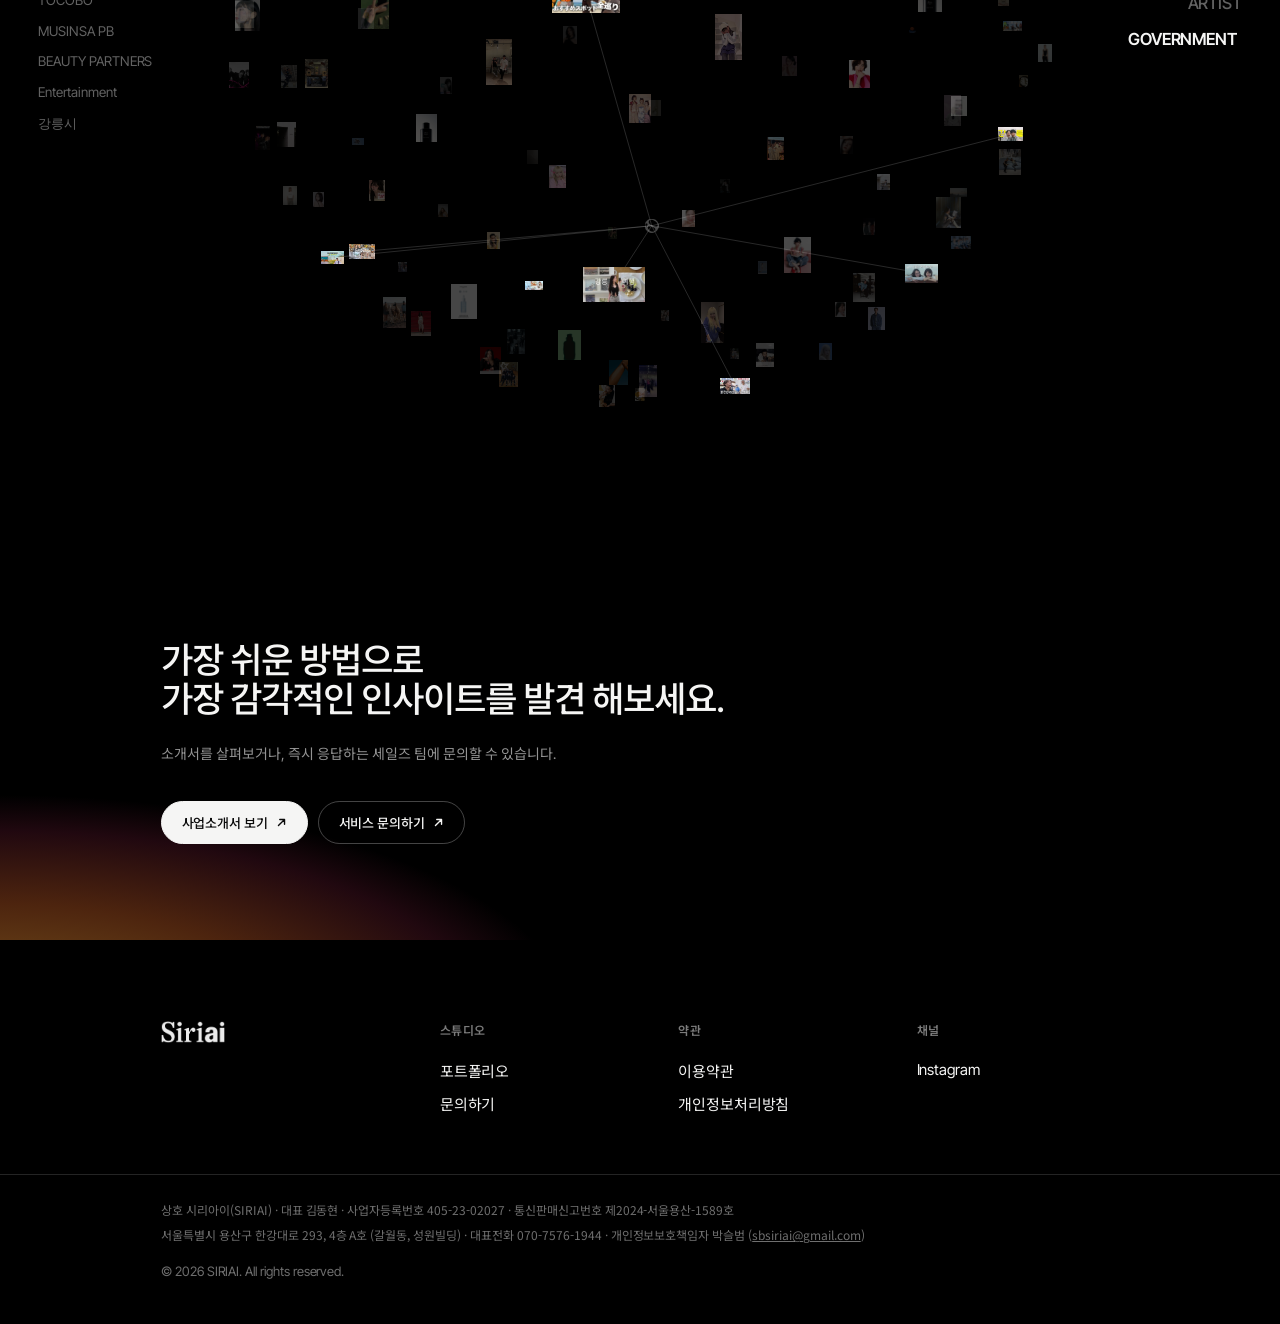
==== commit 0d713c16: "Point the homepage at /business and /portfolio, and list them in the sitemap The rewrites in 95a3894" ====
--- a/index.html
+++ b/index.html
@@ -1310,7 +1310,7 @@
 <!-- FLOATING TOP BAR — appears from the manifesto on; reveals on scroll-up only -->
 <div class="mv-topbar" id="mvTopbar">
   <a class="mv-topbar-brand" href="#top"><span class="b">Siriai</span><span class="bar"></span><span class="c">seoul</span></a>
-  <a class="mv-topbar-cta" href="https://siriai-business.vercel.app/" target="_blank" rel="noopener"><span>사업소개서로 이동</span><svg viewBox="0 0 15 15" fill="none" aria-hidden="true" xmlns="http://www.w3.org/2000/svg"><path d="M4 11L11 4M11 4H5.5M11 4V9.5" stroke="currentColor" stroke-width="1.6" stroke-linecap="round" stroke-linejoin="round"/></svg></a>
+  <a class="mv-topbar-cta" href="/business" target="_blank" rel="noopener"><span>사업소개서로 이동</span><svg viewBox="0 0 15 15" fill="none" aria-hidden="true" xmlns="http://www.w3.org/2000/svg"><path d="M4 11L11 4M11 4H5.5M11 4V9.5" stroke="currentColor" stroke-width="1.6" stroke-linecap="round" stroke-linejoin="round"/></svg></a>
 </div>
 
 <script>/* intro -> hero must start at the top: never restore the previous scroll position */
@@ -1359,7 +1359,7 @@
     <a href="#">EN</a>
     <a href="#">JP</a>
   </nav>
-  <a class="head-cta rv d1" href="https://siriai-business.vercel.app/" target="_blank" rel="noopener"><span>사업소개서로 이동</span><svg viewBox="0 0 15 15" fill="none" aria-hidden="true" xmlns="http://www.w3.org/2000/svg"><path d="M4 11L11 4M11 4H5.5M11 4V9.5" stroke="currentColor" stroke-width="1.6" stroke-linecap="round" stroke-linejoin="round"/></svg></a>
+  <a class="head-cta rv d1" href="/business" target="_blank" rel="noopener"><span>사업소개서로 이동</span><svg viewBox="0 0 15 15" fill="none" aria-hidden="true" xmlns="http://www.w3.org/2000/svg"><path d="M4 11L11 4M11 4H5.5M11 4V9.5" stroke="currentColor" stroke-width="1.6" stroke-linecap="round" stroke-linejoin="round"/></svg></a>
 </header>
 
 <div class="captions">
@@ -1367,7 +1367,7 @@
   <div class="cap right rv d2"><b>가장 쉬운 방법으로</b><span>인사이트를 발견해보세요</span></div>
 </div>
 
-<a class="hero-cta" href="https://siriai-business.vercel.app/" target="_blank" rel="noopener"><span class="cta-txt">더 알아보기</span><svg viewBox="0 0 15 15" fill="none" aria-hidden="true" xmlns="http://www.w3.org/2000/svg"><path d="M4 11L11 4M11 4H5.5M11 4V9.5" stroke="currentColor" stroke-width="1.7" stroke-linecap="round" stroke-linejoin="round"/></svg></a>
+<a class="hero-cta" href="/business" target="_blank" rel="noopener"><span class="cta-txt">더 알아보기</span><svg viewBox="0 0 15 15" fill="none" aria-hidden="true" xmlns="http://www.w3.org/2000/svg"><path d="M4 11L11 4M11 4H5.5M11 4V9.5" stroke="currentColor" stroke-width="1.7" stroke-linecap="round" stroke-linejoin="round"/></svg></a>
 
 <div class="scroll-hint rv d2">
   <svg viewBox="0 0 12 52" fill="none" aria-hidden="true" xmlns="http://www.w3.org/2000/svg">
@@ -1377,7 +1377,7 @@
 </div><!-- /.hero -->
 
 <!-- form 2 (floating): bottom-right CTA -> QA deck (shown when ?cta=2) -->
-<a class="float-cta" href="https://siriai-business.vercel.app/" target="_blank" rel="noopener"><img class="fc-mark" src="assets/siriai-mark-white.png" alt="Siriai"><span class="fc-txt cta-txt">더 알아보기</span><svg viewBox="0 0 15 15" fill="none" aria-hidden="true" xmlns="http://www.w3.org/2000/svg"><path d="M4 11L11 4M11 4H5.5M11 4V9.5" stroke="currentColor" stroke-width="1.7" stroke-linecap="round" stroke-linejoin="round"/></svg></a>
+<a class="float-cta" href="/business" target="_blank" rel="noopener"><img class="fc-mark" src="assets/siriai-mark-white.png" alt="Siriai"><span class="fc-txt cta-txt">더 알아보기</span><svg viewBox="0 0 15 15" fill="none" aria-hidden="true" xmlns="http://www.w3.org/2000/svg"><path d="M4 11L11 4M11 4H5.5M11 4V9.5" stroke="currentColor" stroke-width="1.7" stroke-linecap="round" stroke-linejoin="round"/></svg></a>
 <script>
 /* hero CTA A/B toggle: default/'1' = Antigravity (header pill replaces KR/EN/JP + CTA below copy);
    '2' = floating bottom-right CTA. Switch with ?cta=1 or ?cta=2. */
@@ -1509,7 +1509,7 @@
         </div>
       </div>
       <div class="mv-lang" aria-hidden="true"><button type="button" data-set-lang="ko" aria-pressed="true">KR</button><span class="sep">·</span><button type="button" data-set-lang="en" aria-pressed="false">EN</button></div>
-      <a class="mv-biz-cta" href="https://siriai-portfolio.vercel.app/" target="_blank" rel="noopener"><span>크리에이터 협업 사례보기</span><svg viewBox="0 0 15 15" fill="none" aria-hidden="true" xmlns="http://www.w3.org/2000/svg"><path d="M4 11L11 4M11 4H5.5M11 4V9.5" stroke="currentColor" stroke-width="1.6" stroke-linecap="round" stroke-linejoin="round"/></svg></a>
+      <a class="mv-biz-cta" href="/portfolio" target="_blank" rel="noopener"><span>크리에이터 협업 사례보기</span><svg viewBox="0 0 15 15" fill="none" aria-hidden="true" xmlns="http://www.w3.org/2000/svg"><path d="M4 11L11 4M11 4H5.5M11 4V9.5" stroke="currentColor" stroke-width="1.6" stroke-linecap="round" stroke-linejoin="round"/></svg></a>
     </div>
   </div>
 </section>
@@ -1569,7 +1569,7 @@
         </div>
       </div>
       <div class="mv-lang" aria-hidden="true"><button type="button" data-set-lang="ko" aria-pressed="true">KR</button><span class="sep">·</span><button type="button" data-set-lang="en" aria-pressed="false">EN</button></div>
-      <a class="mv-biz-cta" href="https://siriai-business.vercel.app/" target="_blank" rel="noopener"><span>비즈니스 컨설팅 문의하기</span><svg viewBox="0 0 15 15" fill="none" aria-hidden="true" xmlns="http://www.w3.org/2000/svg"><path d="M4 11L11 4M11 4H5.5M11 4V9.5" stroke="currentColor" stroke-width="1.6" stroke-linecap="round" stroke-linejoin="round"/></svg></a>
+      <a class="mv-biz-cta" href="/business" target="_blank" rel="noopener"><span>비즈니스 컨설팅 문의하기</span><svg viewBox="0 0 15 15" fill="none" aria-hidden="true" xmlns="http://www.w3.org/2000/svg"><path d="M4 11L11 4M11 4H5.5M11 4V9.5" stroke="currentColor" stroke-width="1.6" stroke-linecap="round" stroke-linejoin="round"/></svg></a>
     </div>
   </div>
 </section>
@@ -1617,7 +1617,7 @@
         </div>
       </div>
       <div class="mv-lang" aria-hidden="true"><button type="button" data-set-lang="ko" aria-pressed="true">KR</button><span class="sep">·</span><button type="button" data-set-lang="en" aria-pressed="false">EN</button></div>
-      <a class="mv-biz-cta" href="https://siriai-business.vercel.app/#contact" target="_blank" rel="noopener"><span>소프트웨어 엔지니어링 함께하기</span><svg viewBox="0 0 15 15" fill="none" aria-hidden="true" xmlns="http://www.w3.org/2000/svg"><path d="M4 11L11 4M11 4H5.5M11 4V9.5" stroke="currentColor" stroke-width="1.6" stroke-linecap="round" stroke-linejoin="round"/></svg></a>
+      <a class="mv-biz-cta" href="/business#contact" target="_blank" rel="noopener"><span>소프트웨어 엔지니어링 함께하기</span><svg viewBox="0 0 15 15" fill="none" aria-hidden="true" xmlns="http://www.w3.org/2000/svg"><path d="M4 11L11 4M11 4H5.5M11 4V9.5" stroke="currentColor" stroke-width="1.6" stroke-linecap="round" stroke-linejoin="round"/></svg></a>
     </div>
   </div>
 </section>
@@ -1738,8 +1738,8 @@
   <h2 class="mv-closing-lead">가장 쉬운 방법으로<br>가장 감각적인 인사이트를 발견 해보세요.</h2>
   <p class="mv-closing-sub">소개서를 살펴보거나, 즉시 응답하는 세일즈 팀에 문의할 수 있습니다.</p>
   <div class="mv-closing-cta">
-    <a class="mv-cbtn" href="https://siriai-business.vercel.app/" target="_blank" rel="noopener"><span>사업소개서 보기</span><svg viewBox="0 0 15 15" fill="none" aria-hidden="true" xmlns="http://www.w3.org/2000/svg"><path d="M4 11L11 4M11 4H5.5M11 4V9.5" stroke="currentColor" stroke-width="1.6" stroke-linecap="round" stroke-linejoin="round"/></svg></a>
-    <a class="mv-cbtn ghost" href="https://siriai-business.vercel.app/#contact" target="_blank" rel="noopener"><span>서비스 문의하기</span><svg viewBox="0 0 15 15" fill="none" aria-hidden="true" xmlns="http://www.w3.org/2000/svg"><path d="M4 11L11 4M11 4H5.5M11 4V9.5" stroke="currentColor" stroke-width="1.6" stroke-linecap="round" stroke-linejoin="round"/></svg></a>
+    <a class="mv-cbtn" href="/business" target="_blank" rel="noopener"><span>사업소개서 보기</span><svg viewBox="0 0 15 15" fill="none" aria-hidden="true" xmlns="http://www.w3.org/2000/svg"><path d="M4 11L11 4M11 4H5.5M11 4V9.5" stroke="currentColor" stroke-width="1.6" stroke-linecap="round" stroke-linejoin="round"/></svg></a>
+    <a class="mv-cbtn ghost" href="/business#contact" target="_blank" rel="noopener"><span>서비스 문의하기</span><svg viewBox="0 0 15 15" fill="none" aria-hidden="true" xmlns="http://www.w3.org/2000/svg"><path d="M4 11L11 4M11 4H5.5M11 4V9.5" stroke="currentColor" stroke-width="1.6" stroke-linecap="round" stroke-linejoin="round"/></svg></a>
   </div>
 </section>
 
@@ -1748,8 +1748,8 @@
     <img class="mv-foot-logo" src="assets/siriai-word-ink.png" alt="Siriai">
     <div class="mv-foot-col">
       <h4>스튜디오</h4>
-      <a href="https://siriai-portfolio.vercel.app/" target="_blank" rel="noopener">포트폴리오</a>
-      <a href="https://siriai-business.vercel.app/#contact" target="_blank" rel="noopener">문의하기</a>
+      <a href="/portfolio" target="_blank" rel="noopener">포트폴리오</a>
+      <a href="/business#contact" target="_blank" rel="noopener">문의하기</a>
     </div>
     <div class="mv-foot-col">
       <h4>약관</h4>
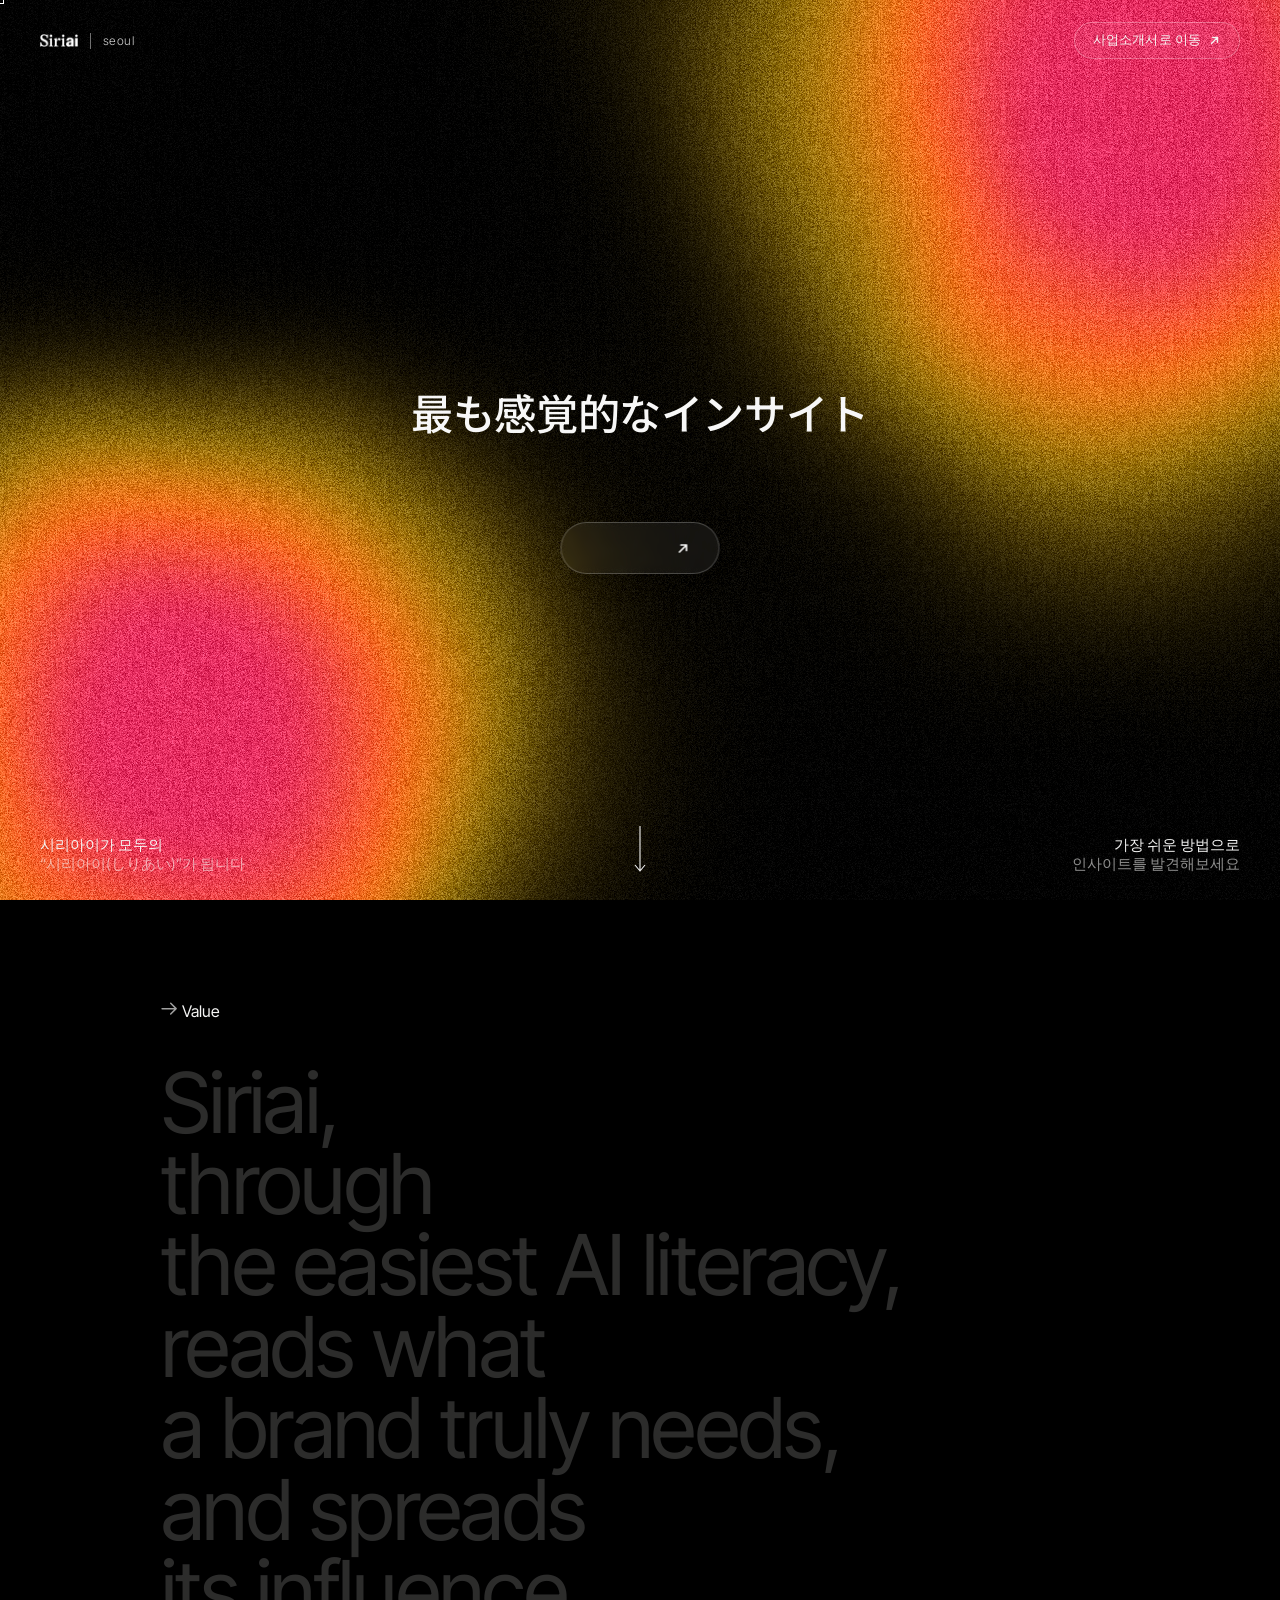
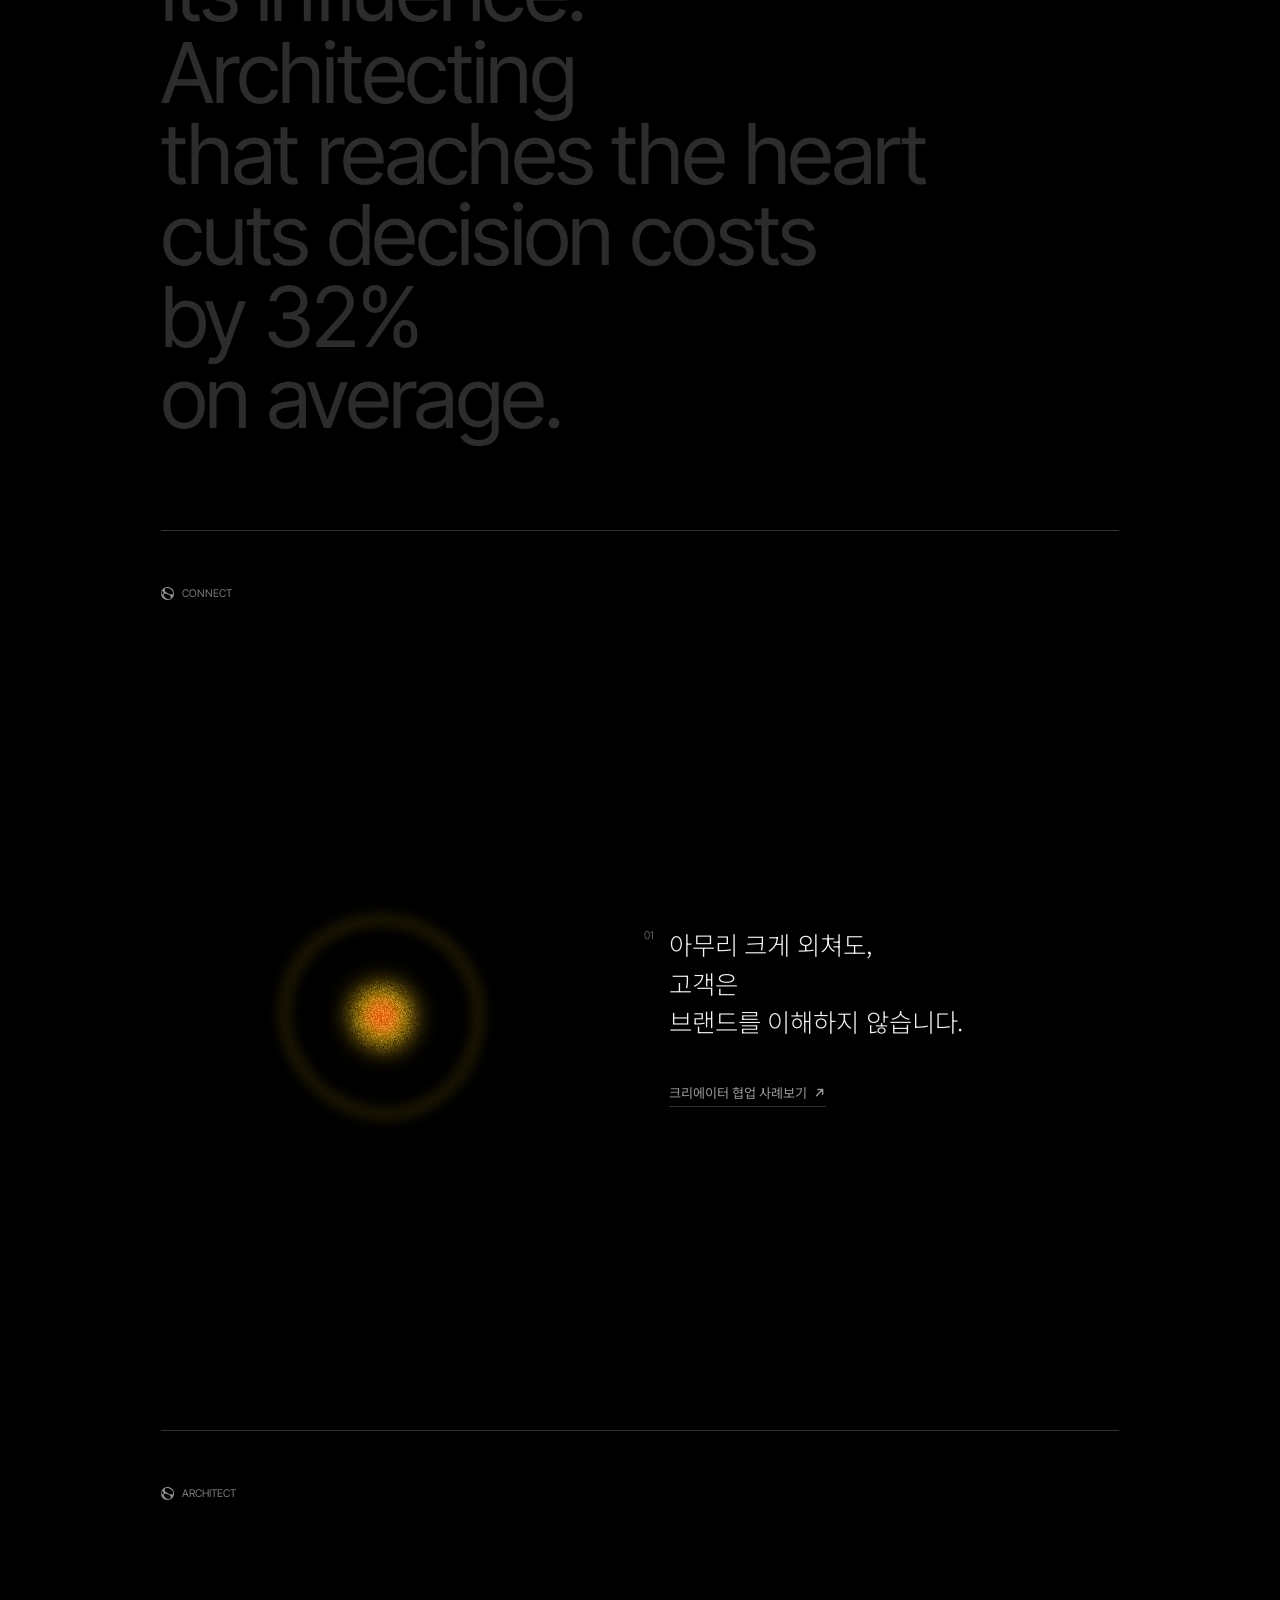
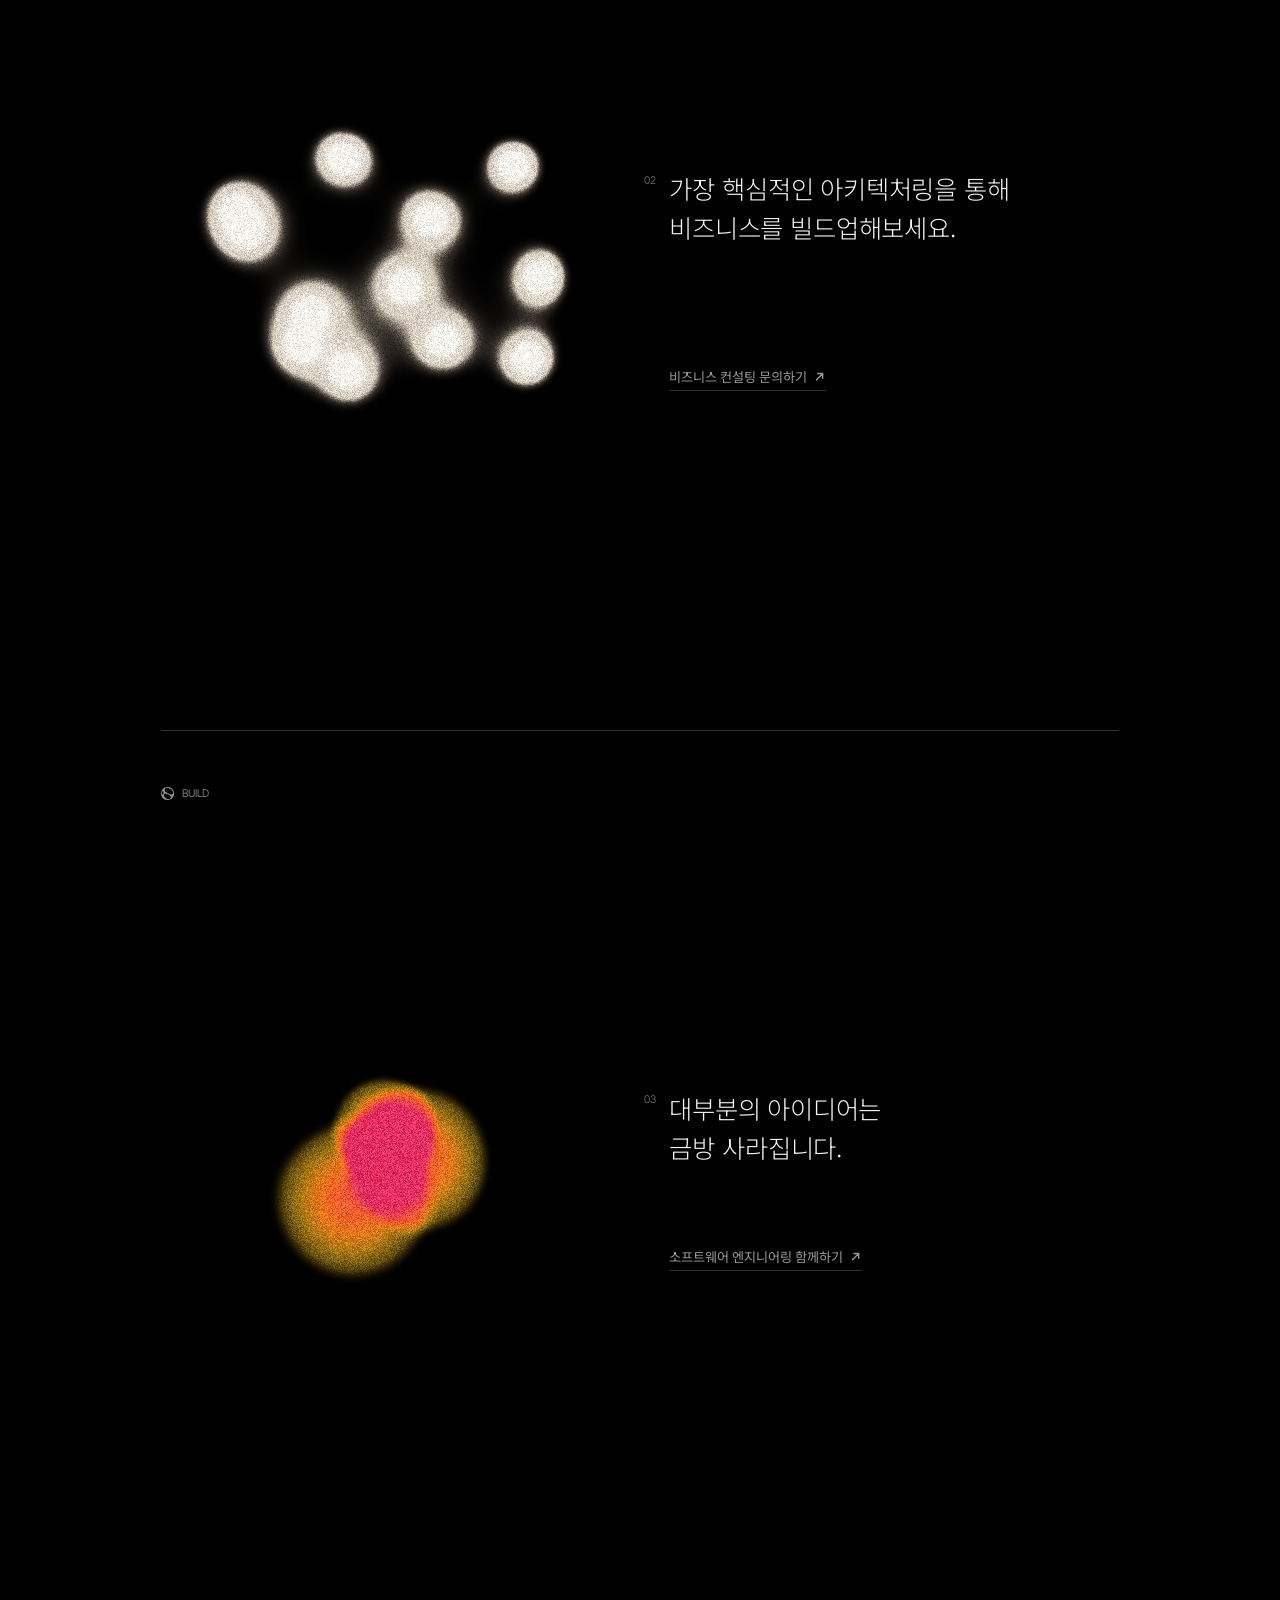
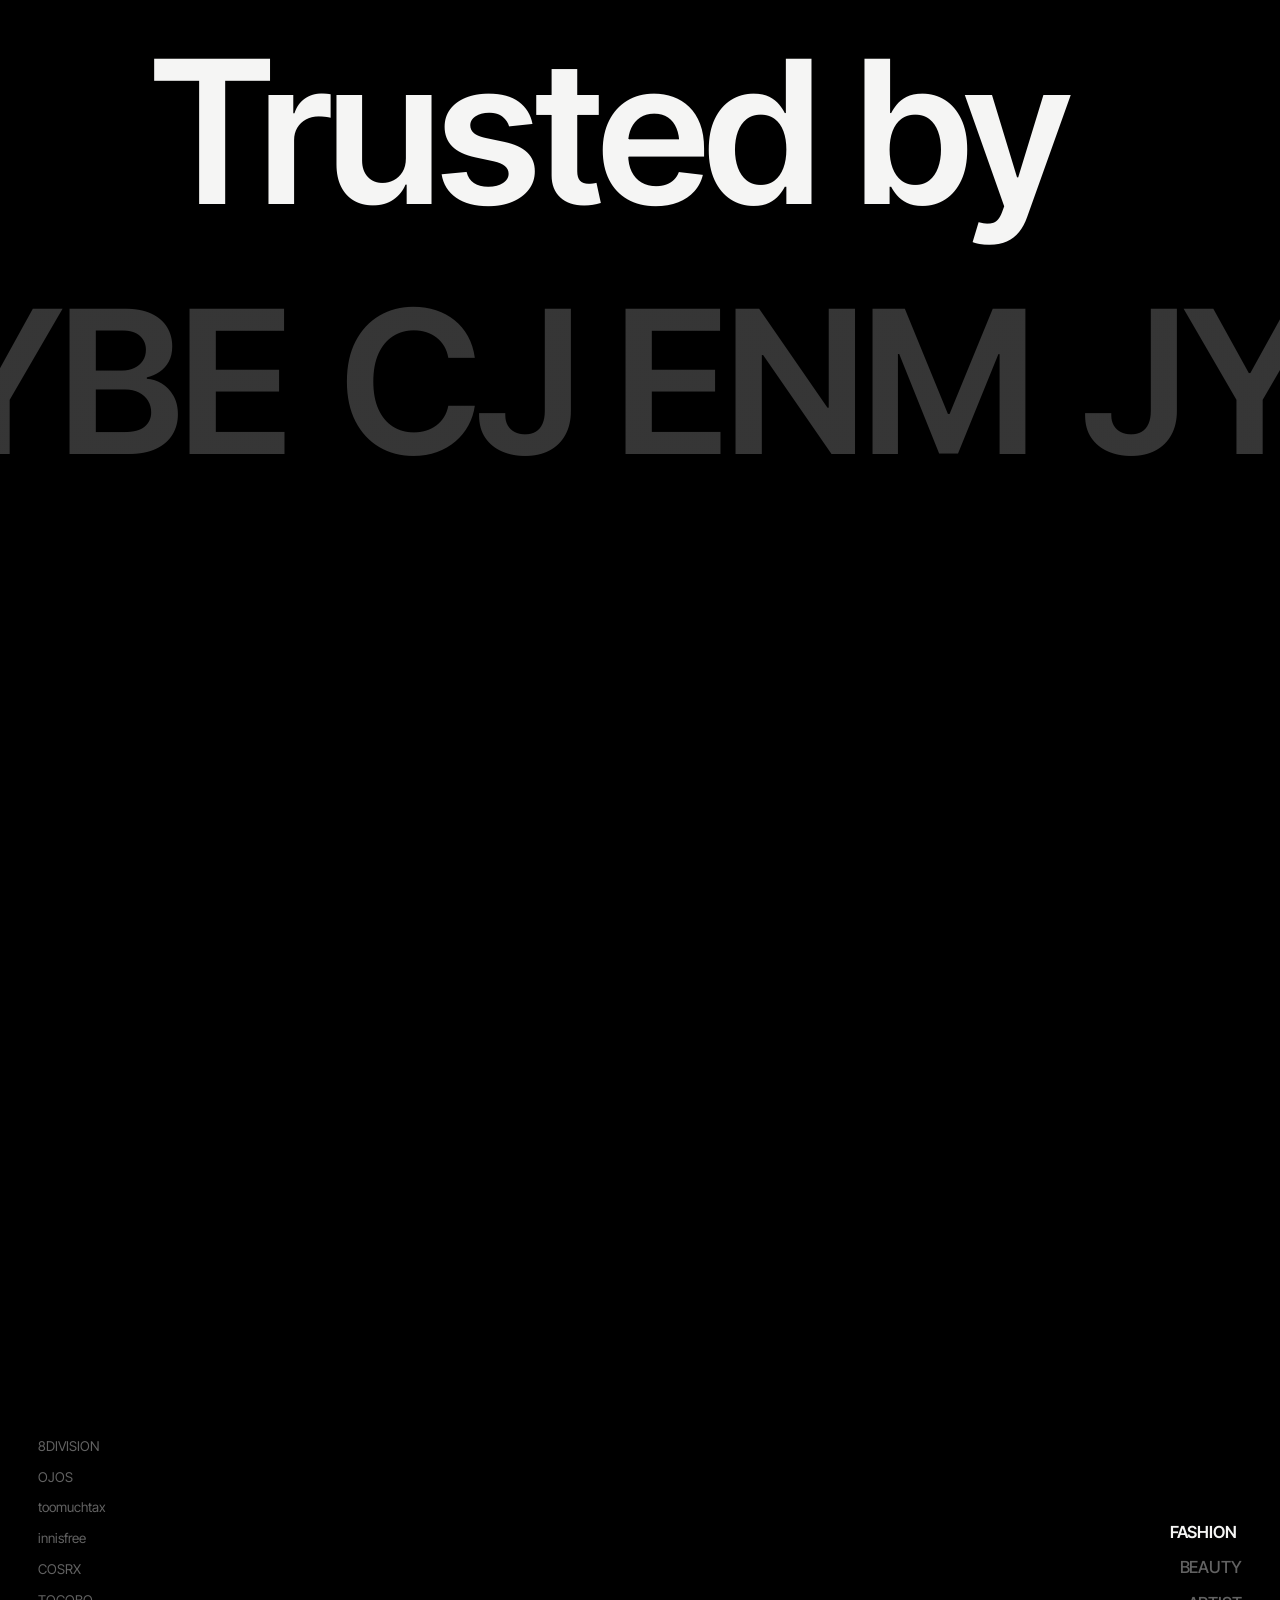
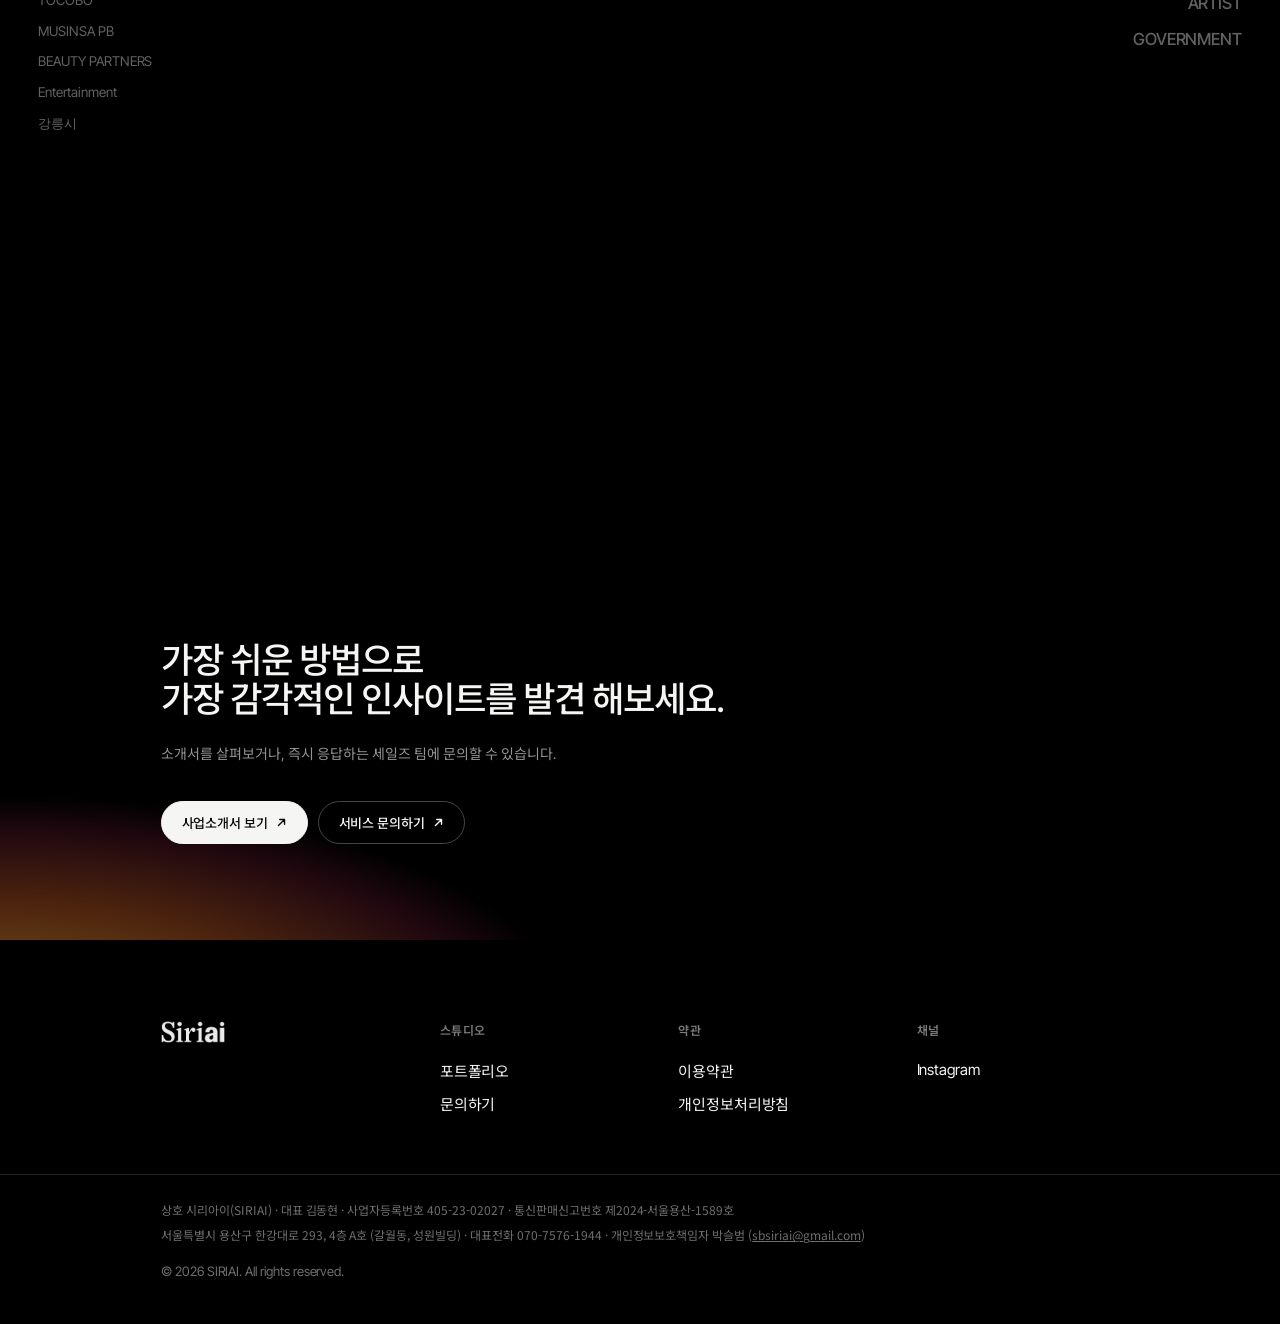
==== commit 1b6b6add: "Roll back the /business and /portfolio integration The owner reports siriai.co.kr/business not worki" ====
--- a/index.html
+++ b/index.html
@@ -1310,7 +1310,7 @@
 <!-- FLOATING TOP BAR — appears from the manifesto on; reveals on scroll-up only -->
 <div class="mv-topbar" id="mvTopbar">
   <a class="mv-topbar-brand" href="#top"><span class="b">Siriai</span><span class="bar"></span><span class="c">seoul</span></a>
-  <a class="mv-topbar-cta" href="/business" target="_blank" rel="noopener"><span>사업소개서로 이동</span><svg viewBox="0 0 15 15" fill="none" aria-hidden="true" xmlns="http://www.w3.org/2000/svg"><path d="M4 11L11 4M11 4H5.5M11 4V9.5" stroke="currentColor" stroke-width="1.6" stroke-linecap="round" stroke-linejoin="round"/></svg></a>
+  <a class="mv-topbar-cta" href="https://siriai-business.vercel.app/" target="_blank" rel="noopener"><span>사업소개서로 이동</span><svg viewBox="0 0 15 15" fill="none" aria-hidden="true" xmlns="http://www.w3.org/2000/svg"><path d="M4 11L11 4M11 4H5.5M11 4V9.5" stroke="currentColor" stroke-width="1.6" stroke-linecap="round" stroke-linejoin="round"/></svg></a>
 </div>
 
 <script>/* intro -> hero must start at the top: never restore the previous scroll position */
@@ -1359,7 +1359,7 @@
     <a href="#">EN</a>
     <a href="#">JP</a>
   </nav>
-  <a class="head-cta rv d1" href="/business" target="_blank" rel="noopener"><span>사업소개서로 이동</span><svg viewBox="0 0 15 15" fill="none" aria-hidden="true" xmlns="http://www.w3.org/2000/svg"><path d="M4 11L11 4M11 4H5.5M11 4V9.5" stroke="currentColor" stroke-width="1.6" stroke-linecap="round" stroke-linejoin="round"/></svg></a>
+  <a class="head-cta rv d1" href="https://siriai-business.vercel.app/" target="_blank" rel="noopener"><span>사업소개서로 이동</span><svg viewBox="0 0 15 15" fill="none" aria-hidden="true" xmlns="http://www.w3.org/2000/svg"><path d="M4 11L11 4M11 4H5.5M11 4V9.5" stroke="currentColor" stroke-width="1.6" stroke-linecap="round" stroke-linejoin="round"/></svg></a>
 </header>
 
 <div class="captions">
@@ -1367,7 +1367,7 @@
   <div class="cap right rv d2"><b>가장 쉬운 방법으로</b><span>인사이트를 발견해보세요</span></div>
 </div>
 
-<a class="hero-cta" href="/business" target="_blank" rel="noopener"><span class="cta-txt">더 알아보기</span><svg viewBox="0 0 15 15" fill="none" aria-hidden="true" xmlns="http://www.w3.org/2000/svg"><path d="M4 11L11 4M11 4H5.5M11 4V9.5" stroke="currentColor" stroke-width="1.7" stroke-linecap="round" stroke-linejoin="round"/></svg></a>
+<a class="hero-cta" href="https://siriai-business.vercel.app/" target="_blank" rel="noopener"><span class="cta-txt">더 알아보기</span><svg viewBox="0 0 15 15" fill="none" aria-hidden="true" xmlns="http://www.w3.org/2000/svg"><path d="M4 11L11 4M11 4H5.5M11 4V9.5" stroke="currentColor" stroke-width="1.7" stroke-linecap="round" stroke-linejoin="round"/></svg></a>
 
 <div class="scroll-hint rv d2">
   <svg viewBox="0 0 12 52" fill="none" aria-hidden="true" xmlns="http://www.w3.org/2000/svg">
@@ -1377,7 +1377,7 @@
 </div><!-- /.hero -->
 
 <!-- form 2 (floating): bottom-right CTA -> QA deck (shown when ?cta=2) -->
-<a class="float-cta" href="/business" target="_blank" rel="noopener"><img class="fc-mark" src="assets/siriai-mark-white.png" alt="Siriai"><span class="fc-txt cta-txt">더 알아보기</span><svg viewBox="0 0 15 15" fill="none" aria-hidden="true" xmlns="http://www.w3.org/2000/svg"><path d="M4 11L11 4M11 4H5.5M11 4V9.5" stroke="currentColor" stroke-width="1.7" stroke-linecap="round" stroke-linejoin="round"/></svg></a>
+<a class="float-cta" href="https://siriai-business.vercel.app/" target="_blank" rel="noopener"><img class="fc-mark" src="assets/siriai-mark-white.png" alt="Siriai"><span class="fc-txt cta-txt">더 알아보기</span><svg viewBox="0 0 15 15" fill="none" aria-hidden="true" xmlns="http://www.w3.org/2000/svg"><path d="M4 11L11 4M11 4H5.5M11 4V9.5" stroke="currentColor" stroke-width="1.7" stroke-linecap="round" stroke-linejoin="round"/></svg></a>
 <script>
 /* hero CTA A/B toggle: default/'1' = Antigravity (header pill replaces KR/EN/JP + CTA below copy);
    '2' = floating bottom-right CTA. Switch with ?cta=1 or ?cta=2. */
@@ -1509,7 +1509,7 @@
         </div>
       </div>
       <div class="mv-lang" aria-hidden="true"><button type="button" data-set-lang="ko" aria-pressed="true">KR</button><span class="sep">·</span><button type="button" data-set-lang="en" aria-pressed="false">EN</button></div>
-      <a class="mv-biz-cta" href="/portfolio" target="_blank" rel="noopener"><span>크리에이터 협업 사례보기</span><svg viewBox="0 0 15 15" fill="none" aria-hidden="true" xmlns="http://www.w3.org/2000/svg"><path d="M4 11L11 4M11 4H5.5M11 4V9.5" stroke="currentColor" stroke-width="1.6" stroke-linecap="round" stroke-linejoin="round"/></svg></a>
+      <a class="mv-biz-cta" href="https://siriai-portfolio.vercel.app/" target="_blank" rel="noopener"><span>크리에이터 협업 사례보기</span><svg viewBox="0 0 15 15" fill="none" aria-hidden="true" xmlns="http://www.w3.org/2000/svg"><path d="M4 11L11 4M11 4H5.5M11 4V9.5" stroke="currentColor" stroke-width="1.6" stroke-linecap="round" stroke-linejoin="round"/></svg></a>
     </div>
   </div>
 </section>
@@ -1569,7 +1569,7 @@
         </div>
       </div>
       <div class="mv-lang" aria-hidden="true"><button type="button" data-set-lang="ko" aria-pressed="true">KR</button><span class="sep">·</span><button type="button" data-set-lang="en" aria-pressed="false">EN</button></div>
-      <a class="mv-biz-cta" href="/business" target="_blank" rel="noopener"><span>비즈니스 컨설팅 문의하기</span><svg viewBox="0 0 15 15" fill="none" aria-hidden="true" xmlns="http://www.w3.org/2000/svg"><path d="M4 11L11 4M11 4H5.5M11 4V9.5" stroke="currentColor" stroke-width="1.6" stroke-linecap="round" stroke-linejoin="round"/></svg></a>
+      <a class="mv-biz-cta" href="https://siriai-business.vercel.app/" target="_blank" rel="noopener"><span>비즈니스 컨설팅 문의하기</span><svg viewBox="0 0 15 15" fill="none" aria-hidden="true" xmlns="http://www.w3.org/2000/svg"><path d="M4 11L11 4M11 4H5.5M11 4V9.5" stroke="currentColor" stroke-width="1.6" stroke-linecap="round" stroke-linejoin="round"/></svg></a>
     </div>
   </div>
 </section>
@@ -1617,7 +1617,7 @@
         </div>
       </div>
       <div class="mv-lang" aria-hidden="true"><button type="button" data-set-lang="ko" aria-pressed="true">KR</button><span class="sep">·</span><button type="button" data-set-lang="en" aria-pressed="false">EN</button></div>
-      <a class="mv-biz-cta" href="/business#contact" target="_blank" rel="noopener"><span>소프트웨어 엔지니어링 함께하기</span><svg viewBox="0 0 15 15" fill="none" aria-hidden="true" xmlns="http://www.w3.org/2000/svg"><path d="M4 11L11 4M11 4H5.5M11 4V9.5" stroke="currentColor" stroke-width="1.6" stroke-linecap="round" stroke-linejoin="round"/></svg></a>
+      <a class="mv-biz-cta" href="https://siriai-business.vercel.app/#contact" target="_blank" rel="noopener"><span>소프트웨어 엔지니어링 함께하기</span><svg viewBox="0 0 15 15" fill="none" aria-hidden="true" xmlns="http://www.w3.org/2000/svg"><path d="M4 11L11 4M11 4H5.5M11 4V9.5" stroke="currentColor" stroke-width="1.6" stroke-linecap="round" stroke-linejoin="round"/></svg></a>
     </div>
   </div>
 </section>
@@ -1738,8 +1738,8 @@
   <h2 class="mv-closing-lead">가장 쉬운 방법으로<br>가장 감각적인 인사이트를 발견 해보세요.</h2>
   <p class="mv-closing-sub">소개서를 살펴보거나, 즉시 응답하는 세일즈 팀에 문의할 수 있습니다.</p>
   <div class="mv-closing-cta">
-    <a class="mv-cbtn" href="/business" target="_blank" rel="noopener"><span>사업소개서 보기</span><svg viewBox="0 0 15 15" fill="none" aria-hidden="true" xmlns="http://www.w3.org/2000/svg"><path d="M4 11L11 4M11 4H5.5M11 4V9.5" stroke="currentColor" stroke-width="1.6" stroke-linecap="round" stroke-linejoin="round"/></svg></a>
-    <a class="mv-cbtn ghost" href="/business#contact" target="_blank" rel="noopener"><span>서비스 문의하기</span><svg viewBox="0 0 15 15" fill="none" aria-hidden="true" xmlns="http://www.w3.org/2000/svg"><path d="M4 11L11 4M11 4H5.5M11 4V9.5" stroke="currentColor" stroke-width="1.6" stroke-linecap="round" stroke-linejoin="round"/></svg></a>
+    <a class="mv-cbtn" href="https://siriai-business.vercel.app/" target="_blank" rel="noopener"><span>사업소개서 보기</span><svg viewBox="0 0 15 15" fill="none" aria-hidden="true" xmlns="http://www.w3.org/2000/svg"><path d="M4 11L11 4M11 4H5.5M11 4V9.5" stroke="currentColor" stroke-width="1.6" stroke-linecap="round" stroke-linejoin="round"/></svg></a>
+    <a class="mv-cbtn ghost" href="https://siriai-business.vercel.app/#contact" target="_blank" rel="noopener"><span>서비스 문의하기</span><svg viewBox="0 0 15 15" fill="none" aria-hidden="true" xmlns="http://www.w3.org/2000/svg"><path d="M4 11L11 4M11 4H5.5M11 4V9.5" stroke="currentColor" stroke-width="1.6" stroke-linecap="round" stroke-linejoin="round"/></svg></a>
   </div>
 </section>
 
@@ -1748,8 +1748,8 @@
     <img class="mv-foot-logo" src="assets/siriai-word-ink.png" alt="Siriai">
     <div class="mv-foot-col">
       <h4>스튜디오</h4>
-      <a href="/portfolio" target="_blank" rel="noopener">포트폴리오</a>
-      <a href="/business#contact" target="_blank" rel="noopener">문의하기</a>
+      <a href="https://siriai-portfolio.vercel.app/" target="_blank" rel="noopener">포트폴리오</a>
+      <a href="https://siriai-business.vercel.app/#contact" target="_blank" rel="noopener">문의하기</a>
     </div>
     <div class="mv-foot-col">
       <h4>약관</h4>
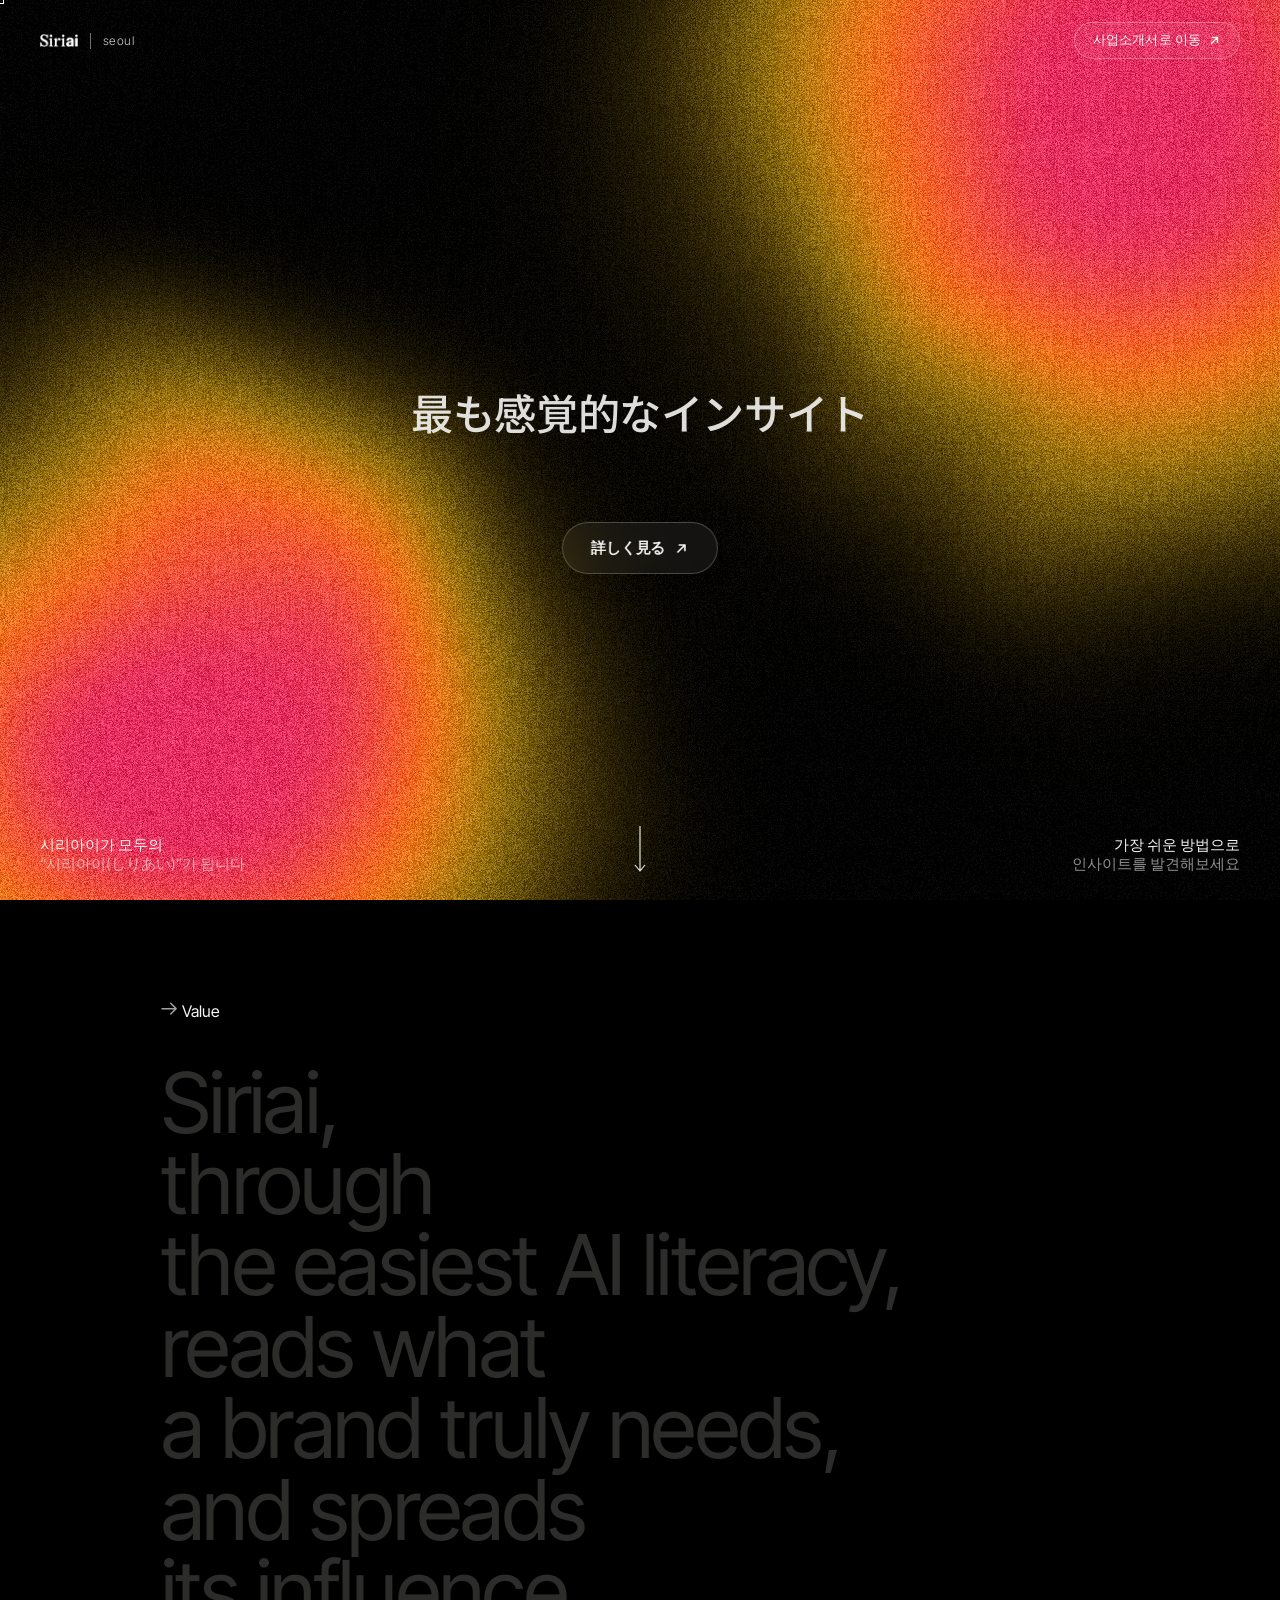
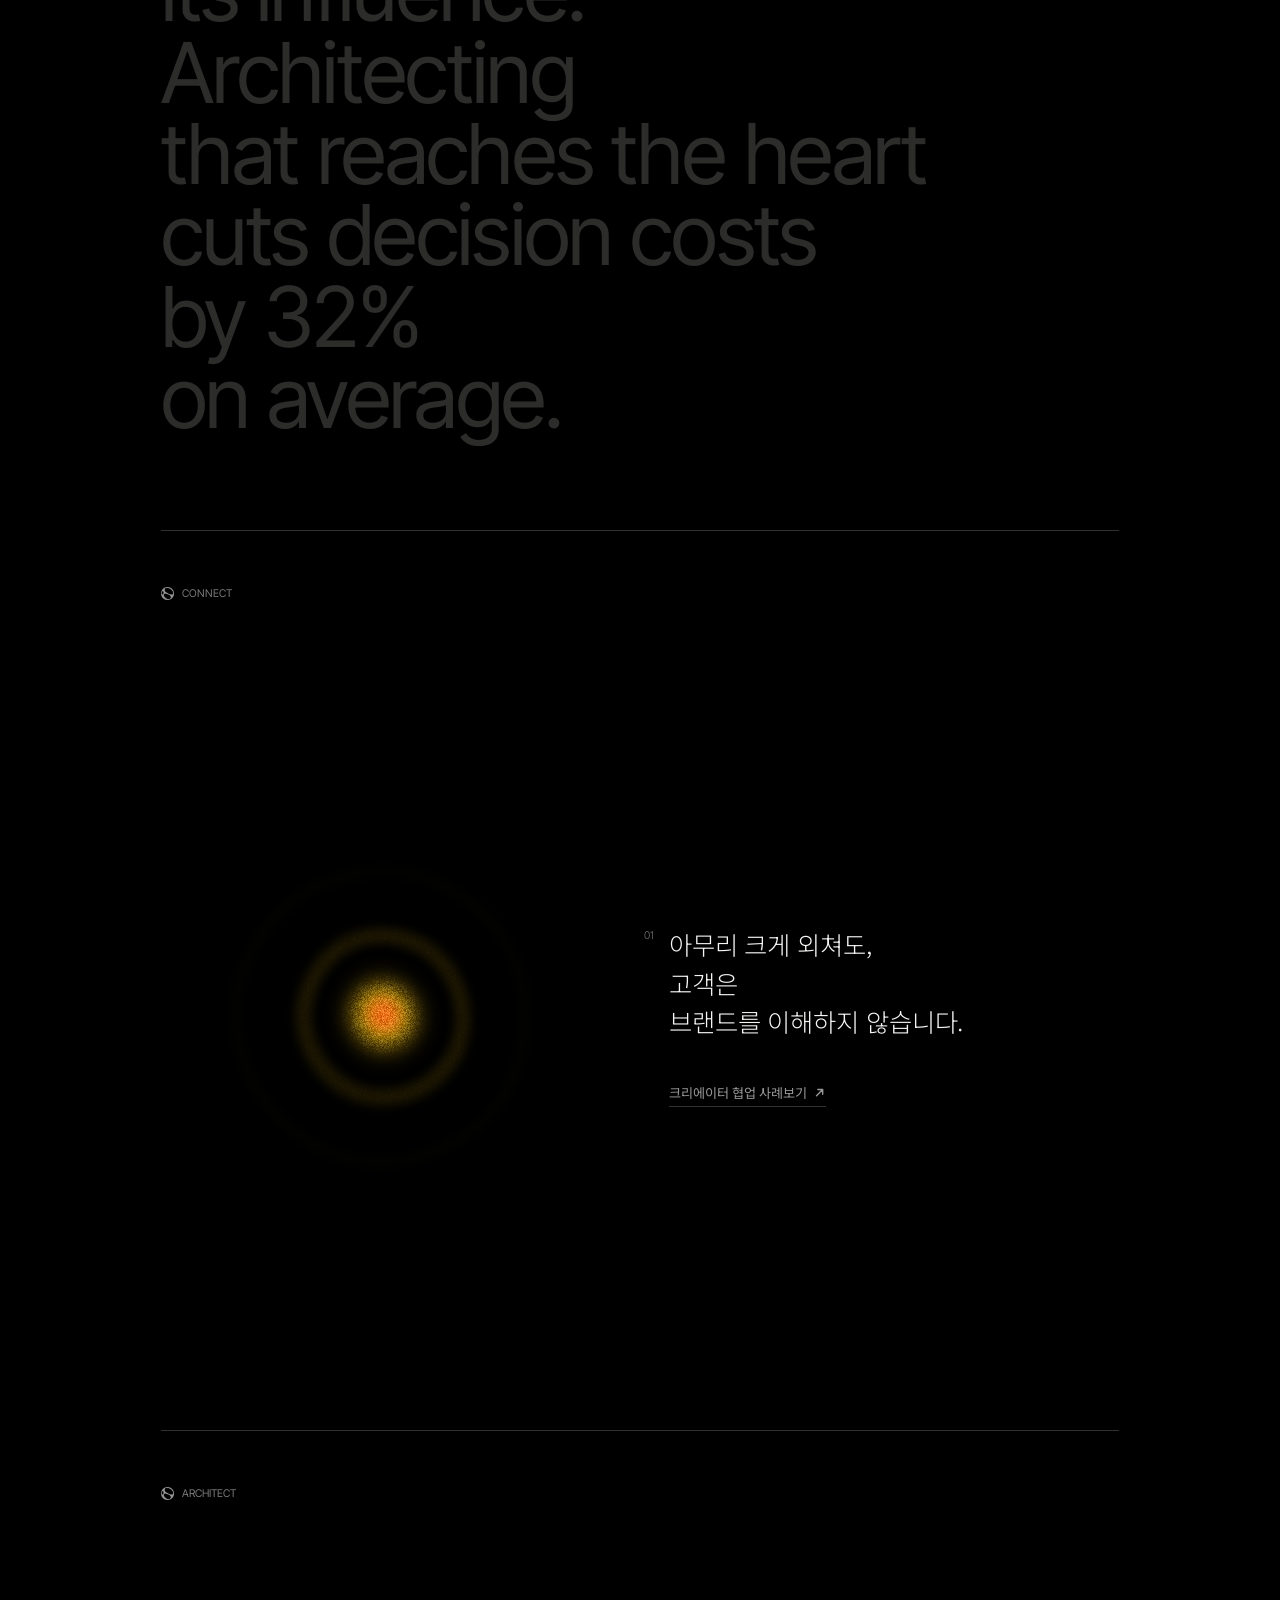
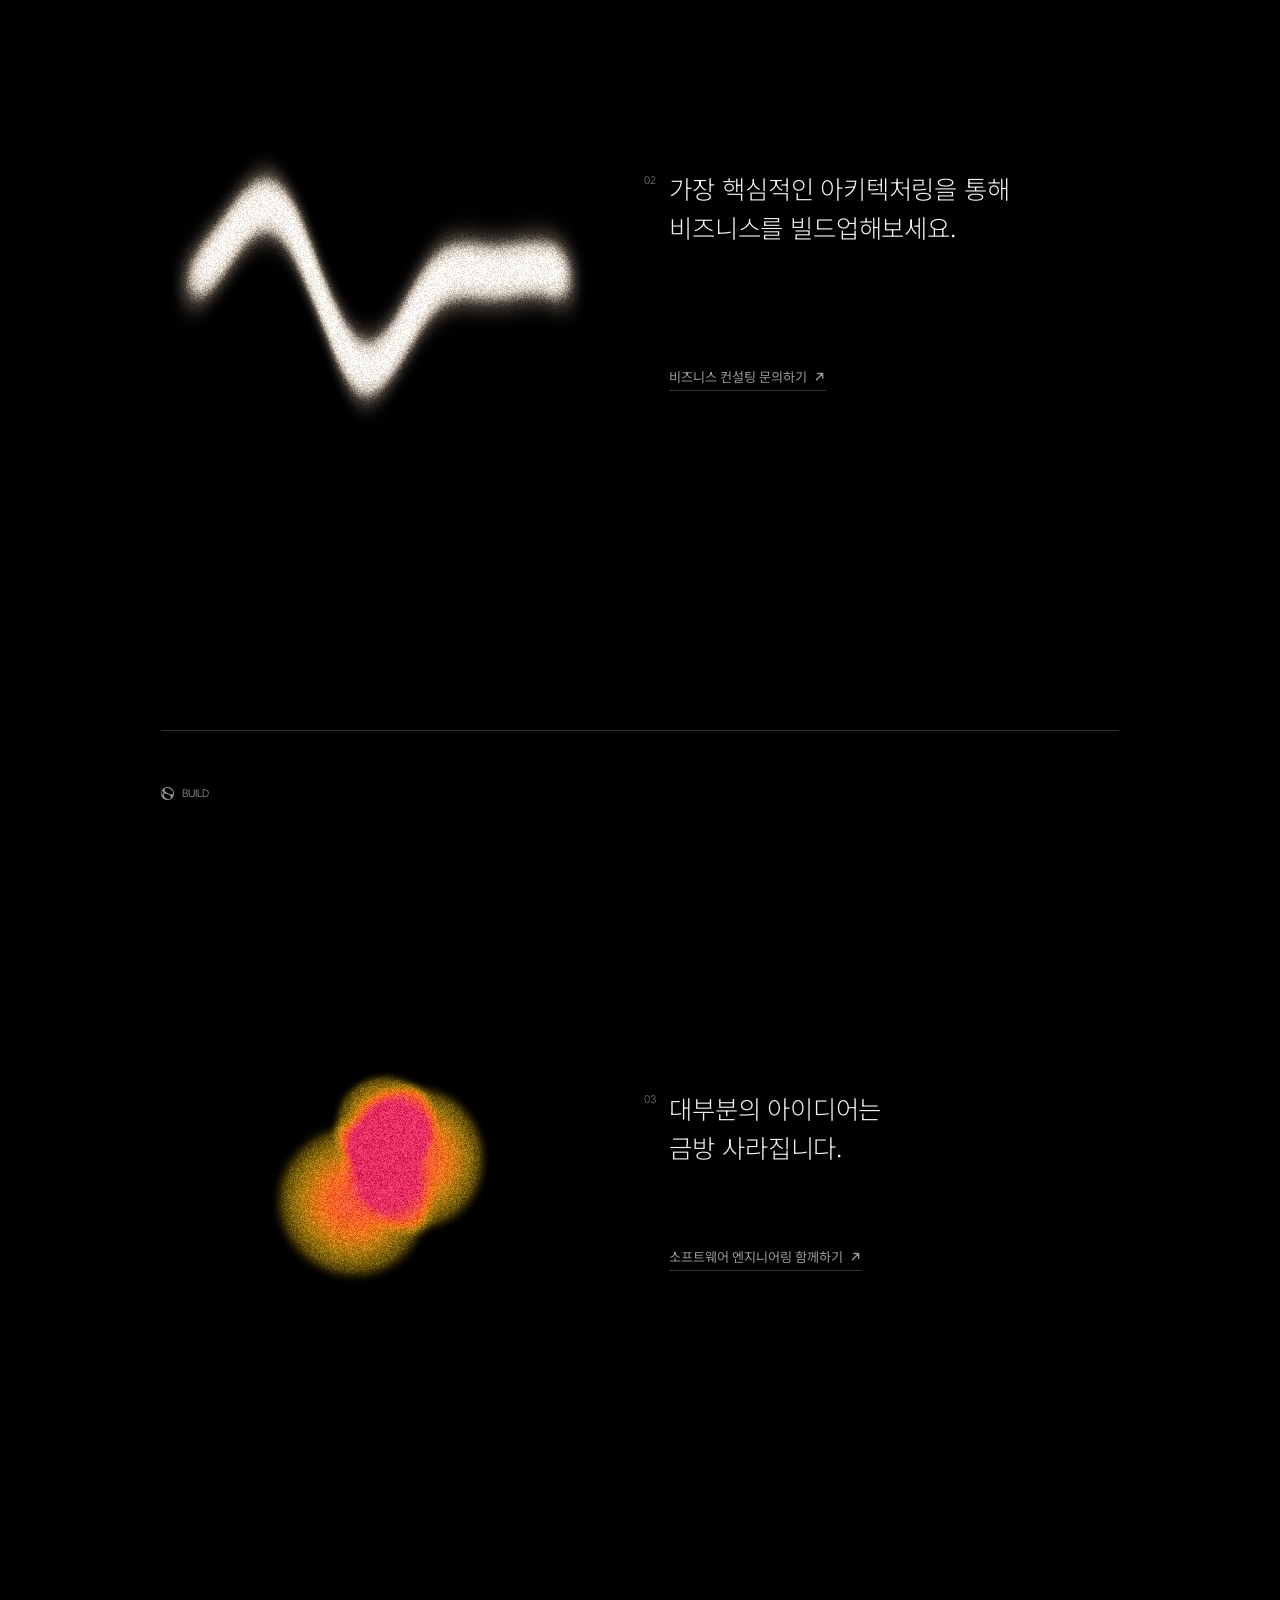
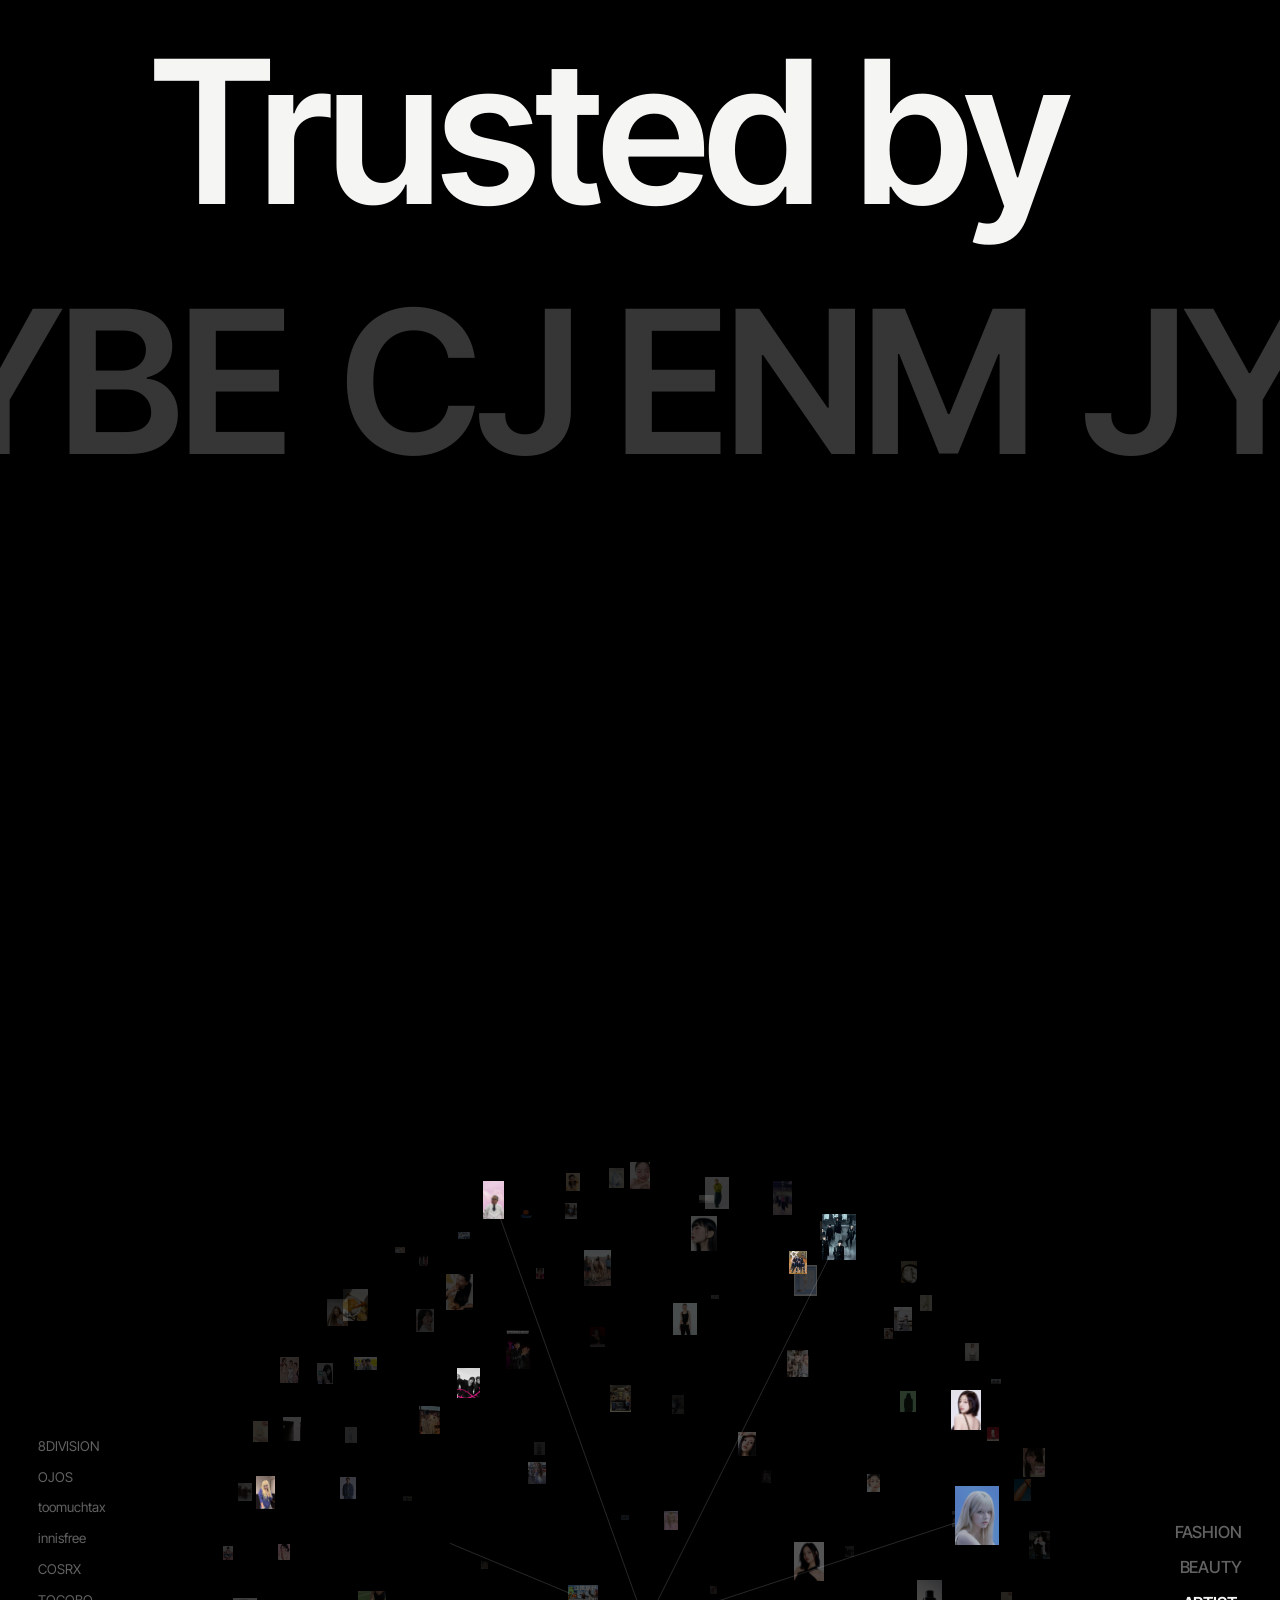
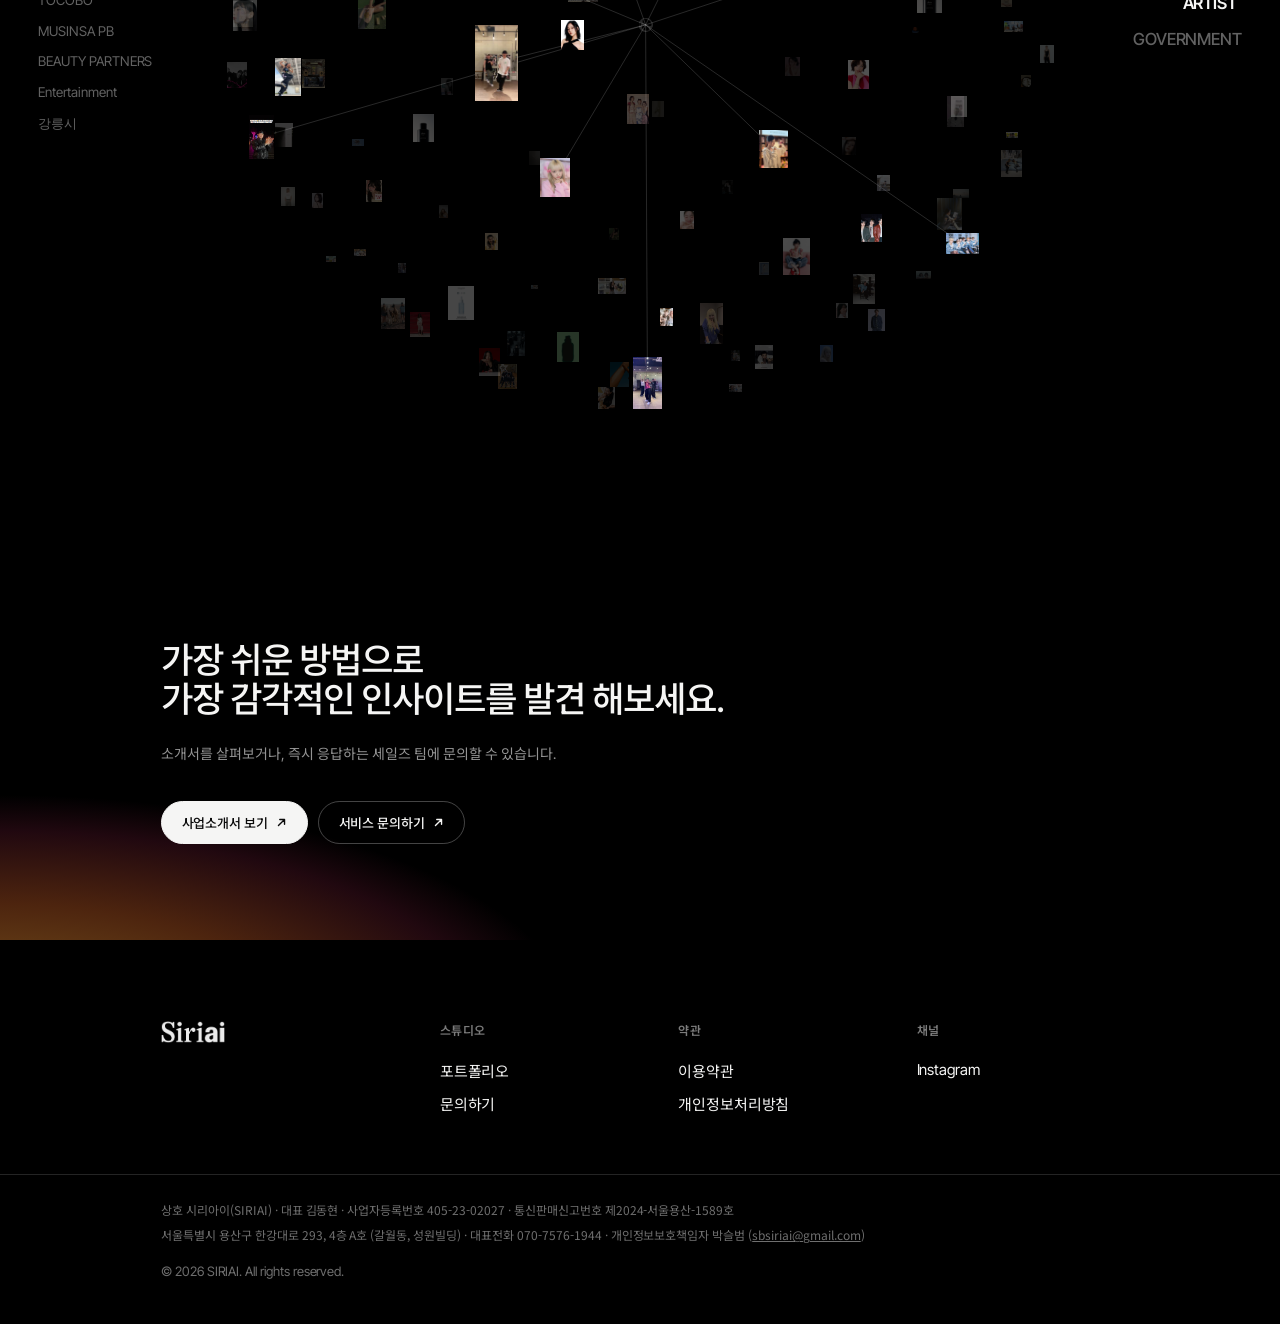
==== commit ca969f81: "Add GA4 gtag.js to all public pages Insert the Google tag (G-MPWQWJ7MKP) into the <head> of index, C" ====
--- a/index.html
+++ b/index.html
@@ -3,6 +3,15 @@
 <head>
 <meta charset="UTF-8">
 <meta name="viewport" content="width=device-width, initial-scale=1.0">
+<!-- Google tag (gtag.js) -->
+<script async src="https://www.googletagmanager.com/gtag/js?id=G-MPWQWJ7MKP"></script>
+<script>
+  window.dataLayer = window.dataLayer || [];
+  function gtag(){dataLayer.push(arguments);}
+  gtag('js', new Date());
+
+  gtag('config', 'G-MPWQWJ7MKP');
+</script>
 <!-- SEO note: the KOREAN brand name must appear in the title and description. Without it, a search for
      "시리아이" matched no Korean string here except the etymology paragraph ("…'아는 사이'…") and the footer
      copyright, so google discarded our title/description and wrote the SERP entry out of those instead. -->
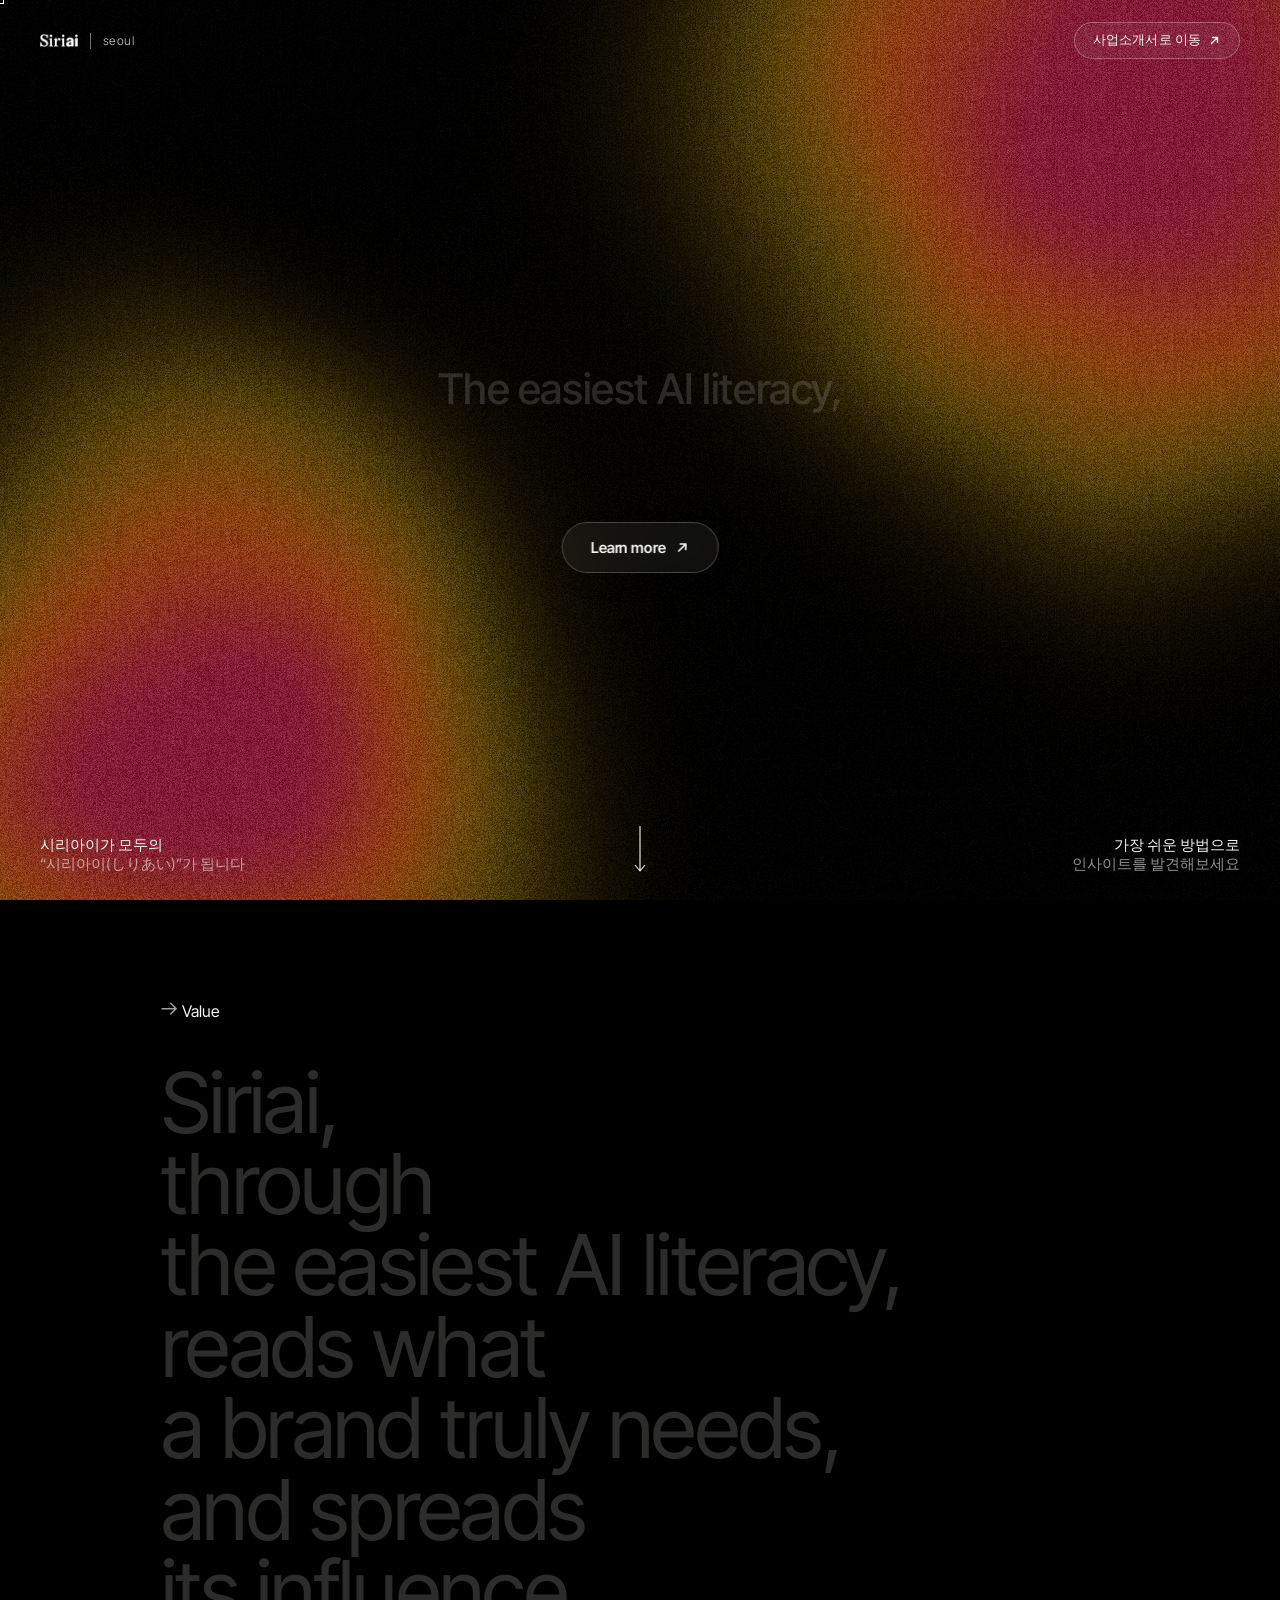
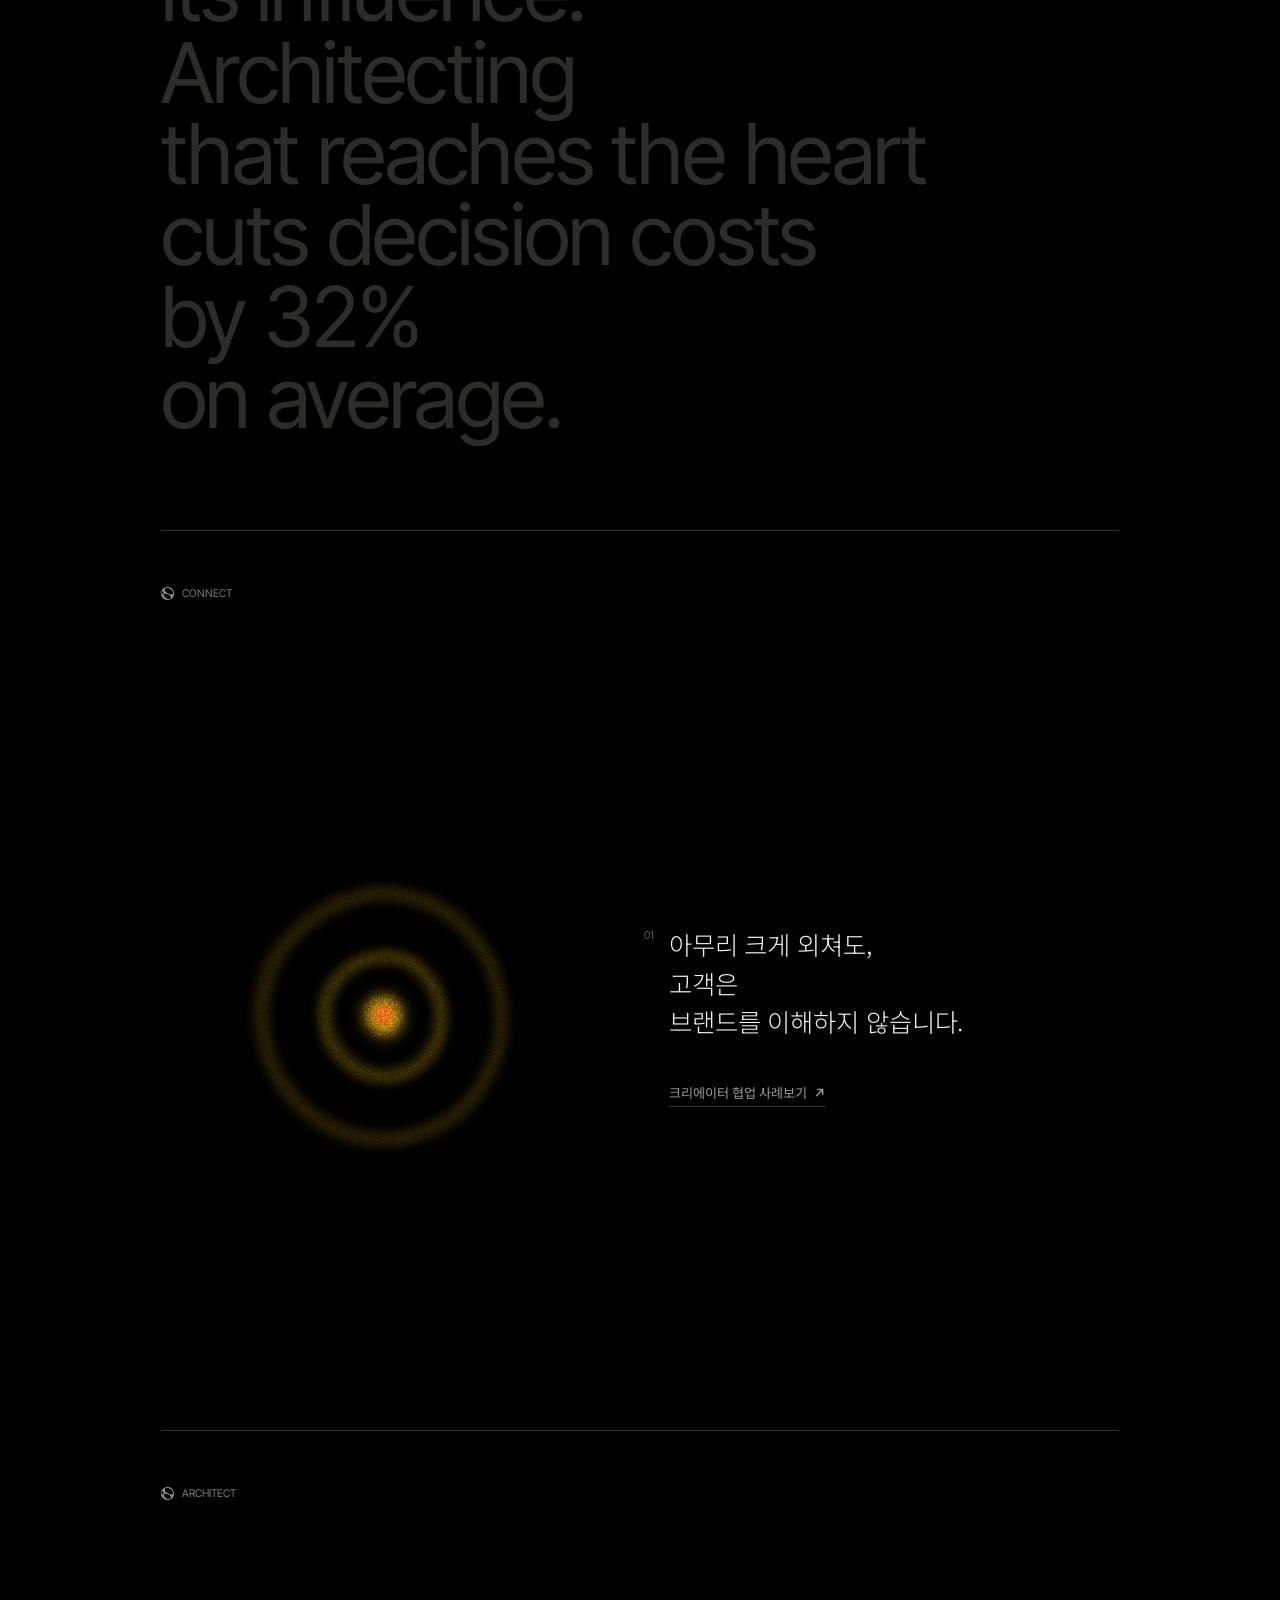
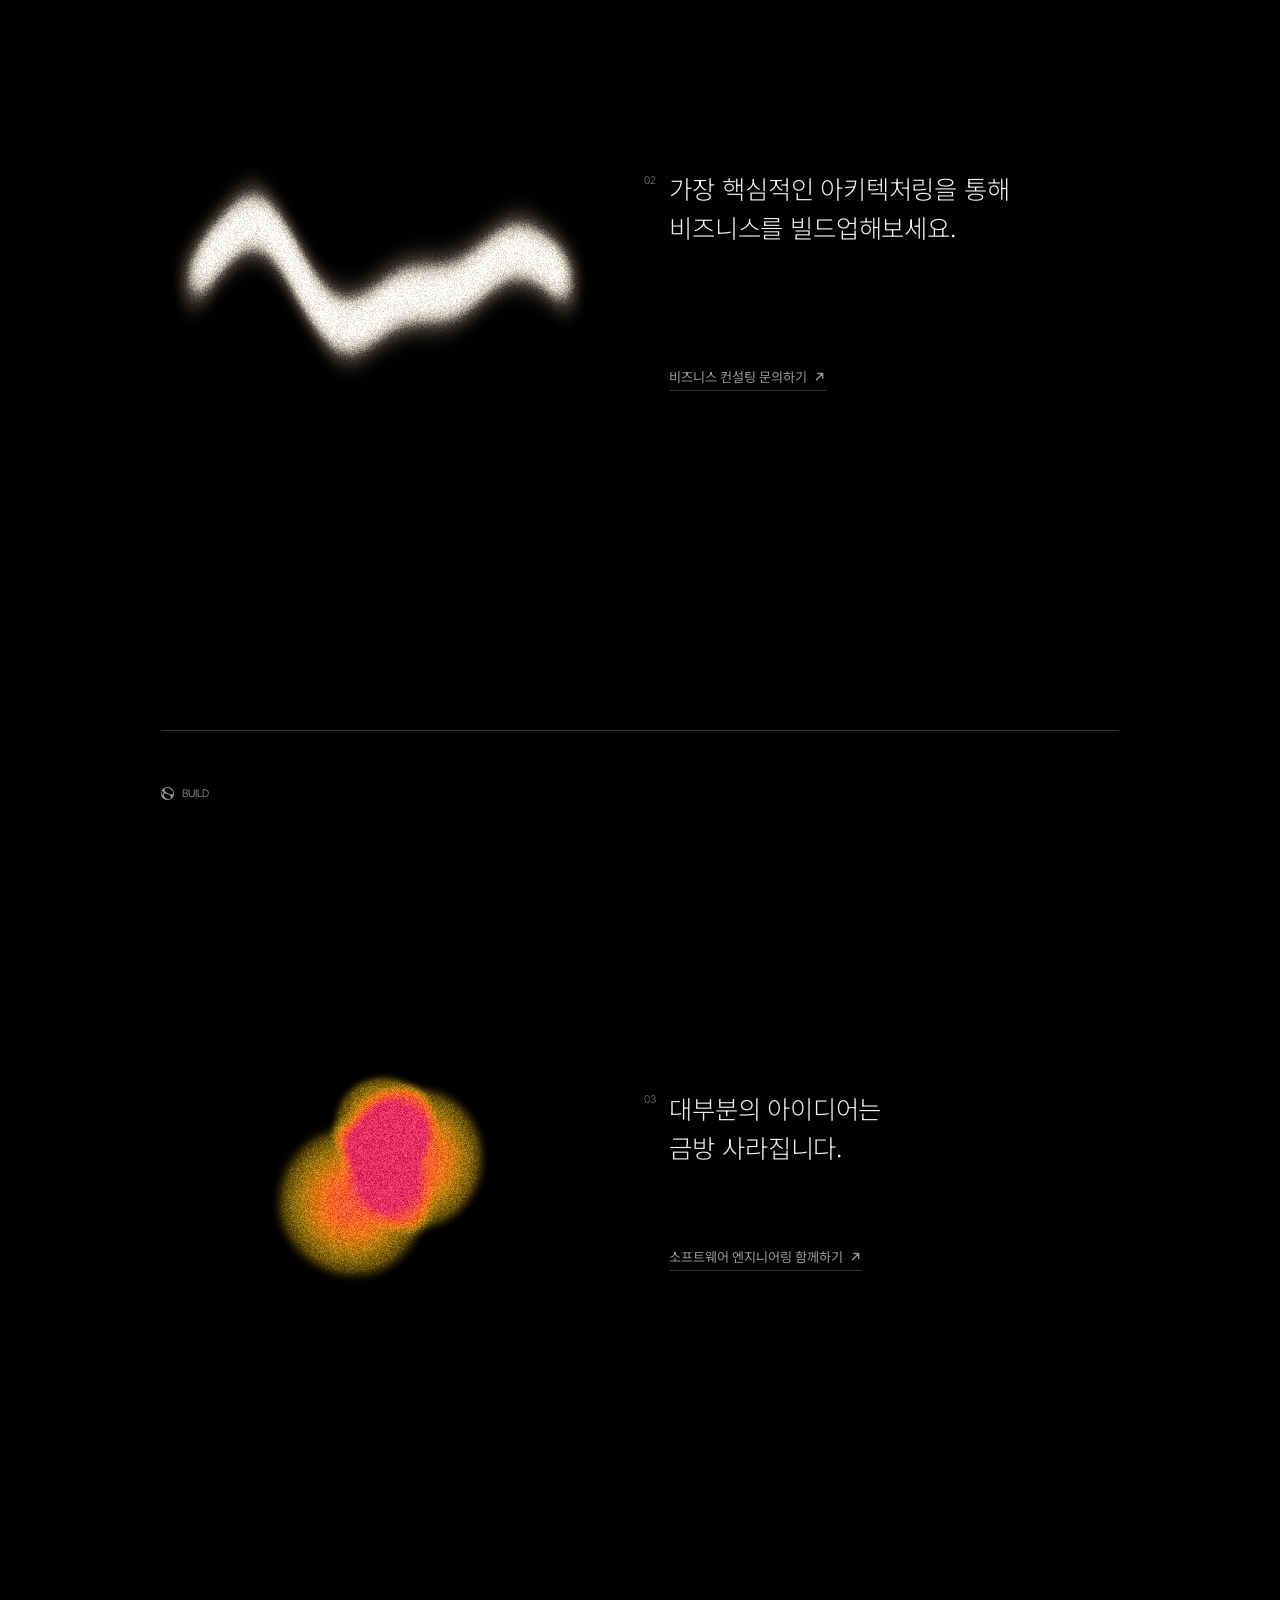
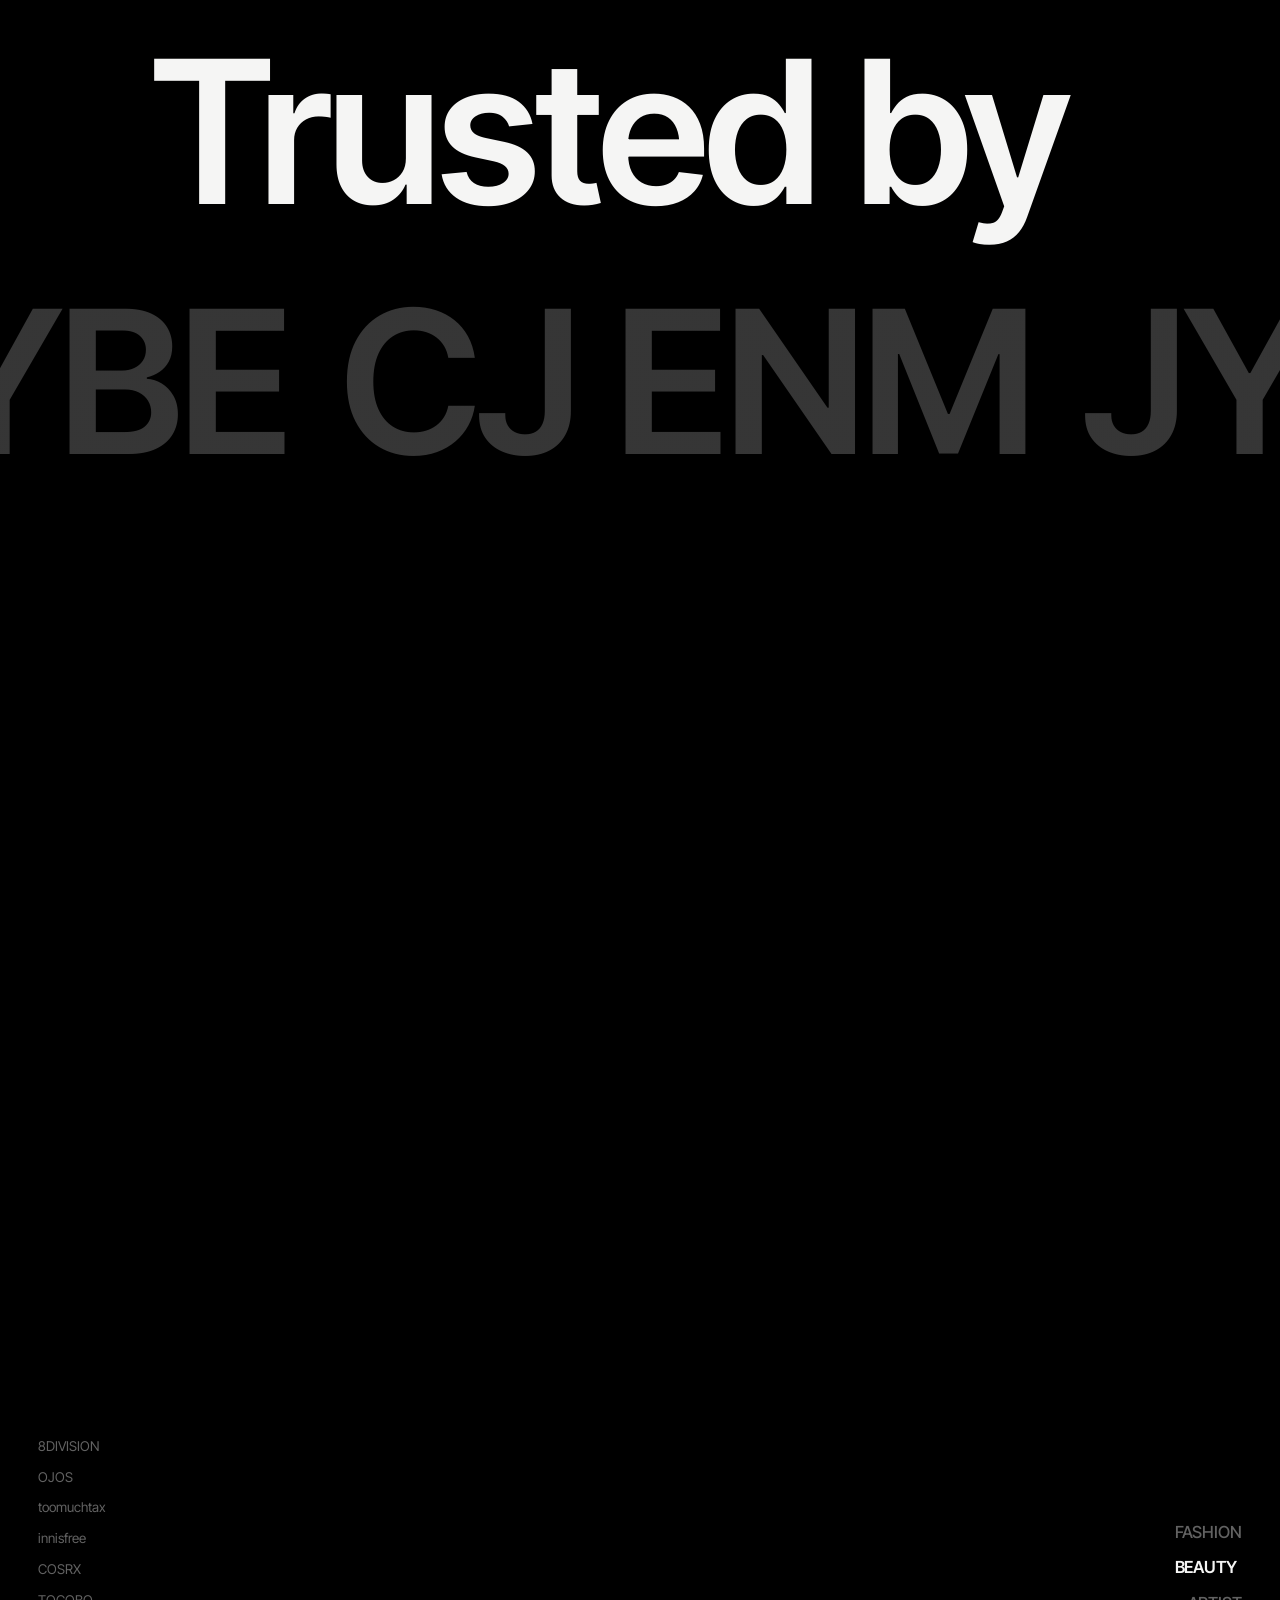
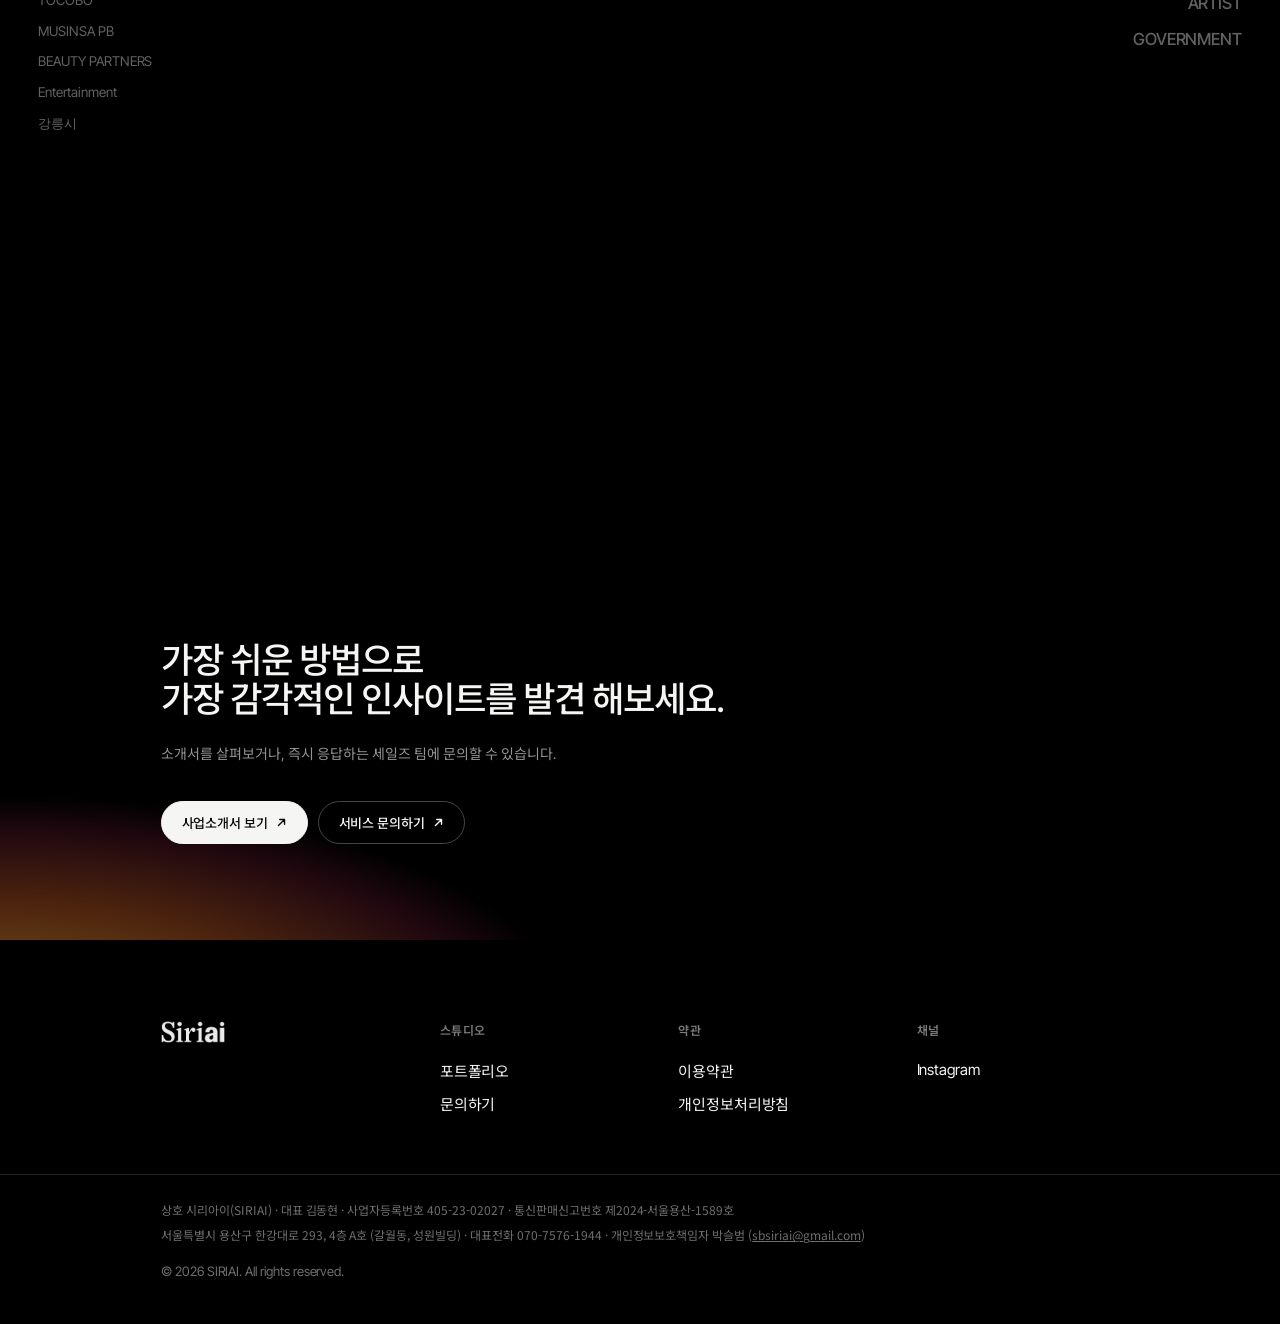
==== commit 6fed064f: "Add Contentsquare (Hotjar) tag to all public pages Install the Contentsquare tag cc73e24f73bf6 along" ====
--- a/index.html
+++ b/index.html
@@ -12,6 +12,8 @@
 
   gtag('config', 'G-MPWQWJ7MKP');
 </script>
+<!-- Contentsquare (Hotjar) -->
+<script async src="https://t.contentsquare.net/uxa/cc73e24f73bf6.js"></script>
 <!-- SEO note: the KOREAN brand name must appear in the title and description. Without it, a search for
      "시리아이" matched no Korean string here except the etymology paragraph ("…'아는 사이'…") and the footer
      copyright, so google discarded our title/description and wrote the SERP entry out of those instead. -->
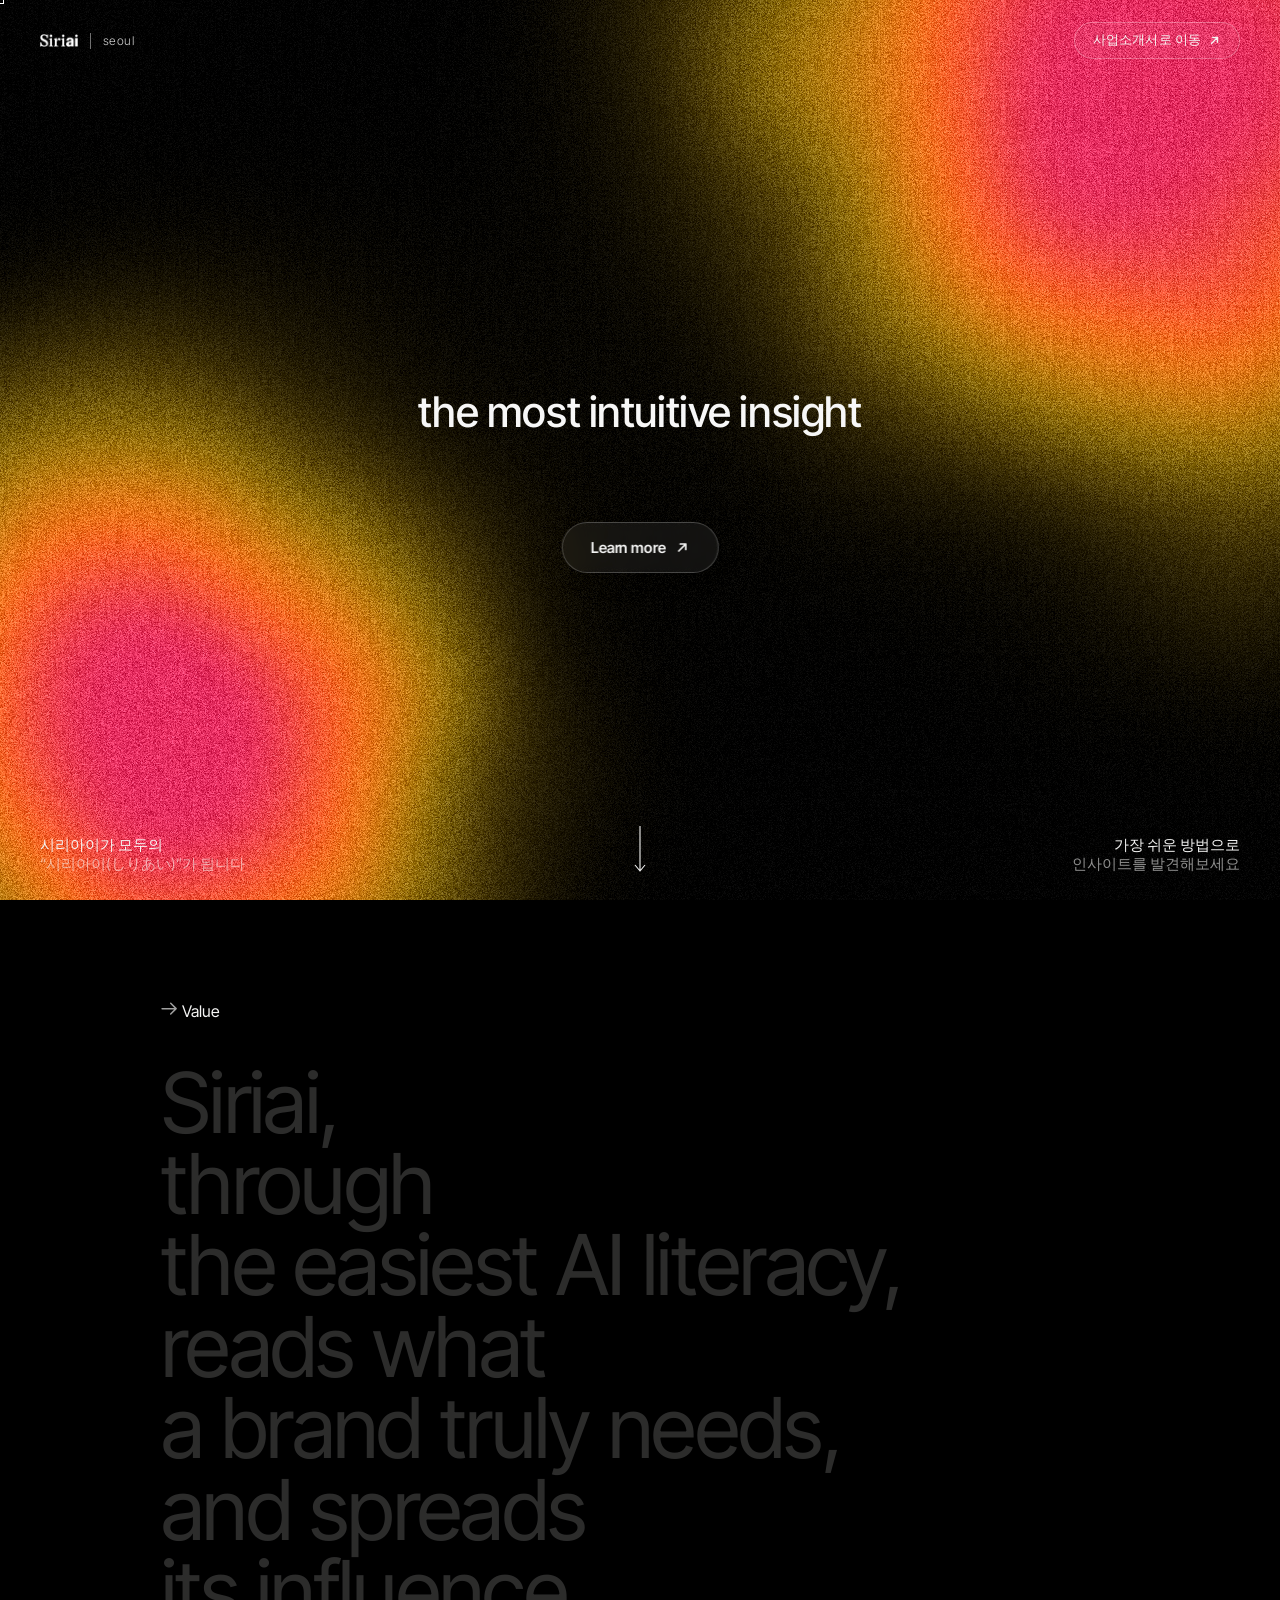
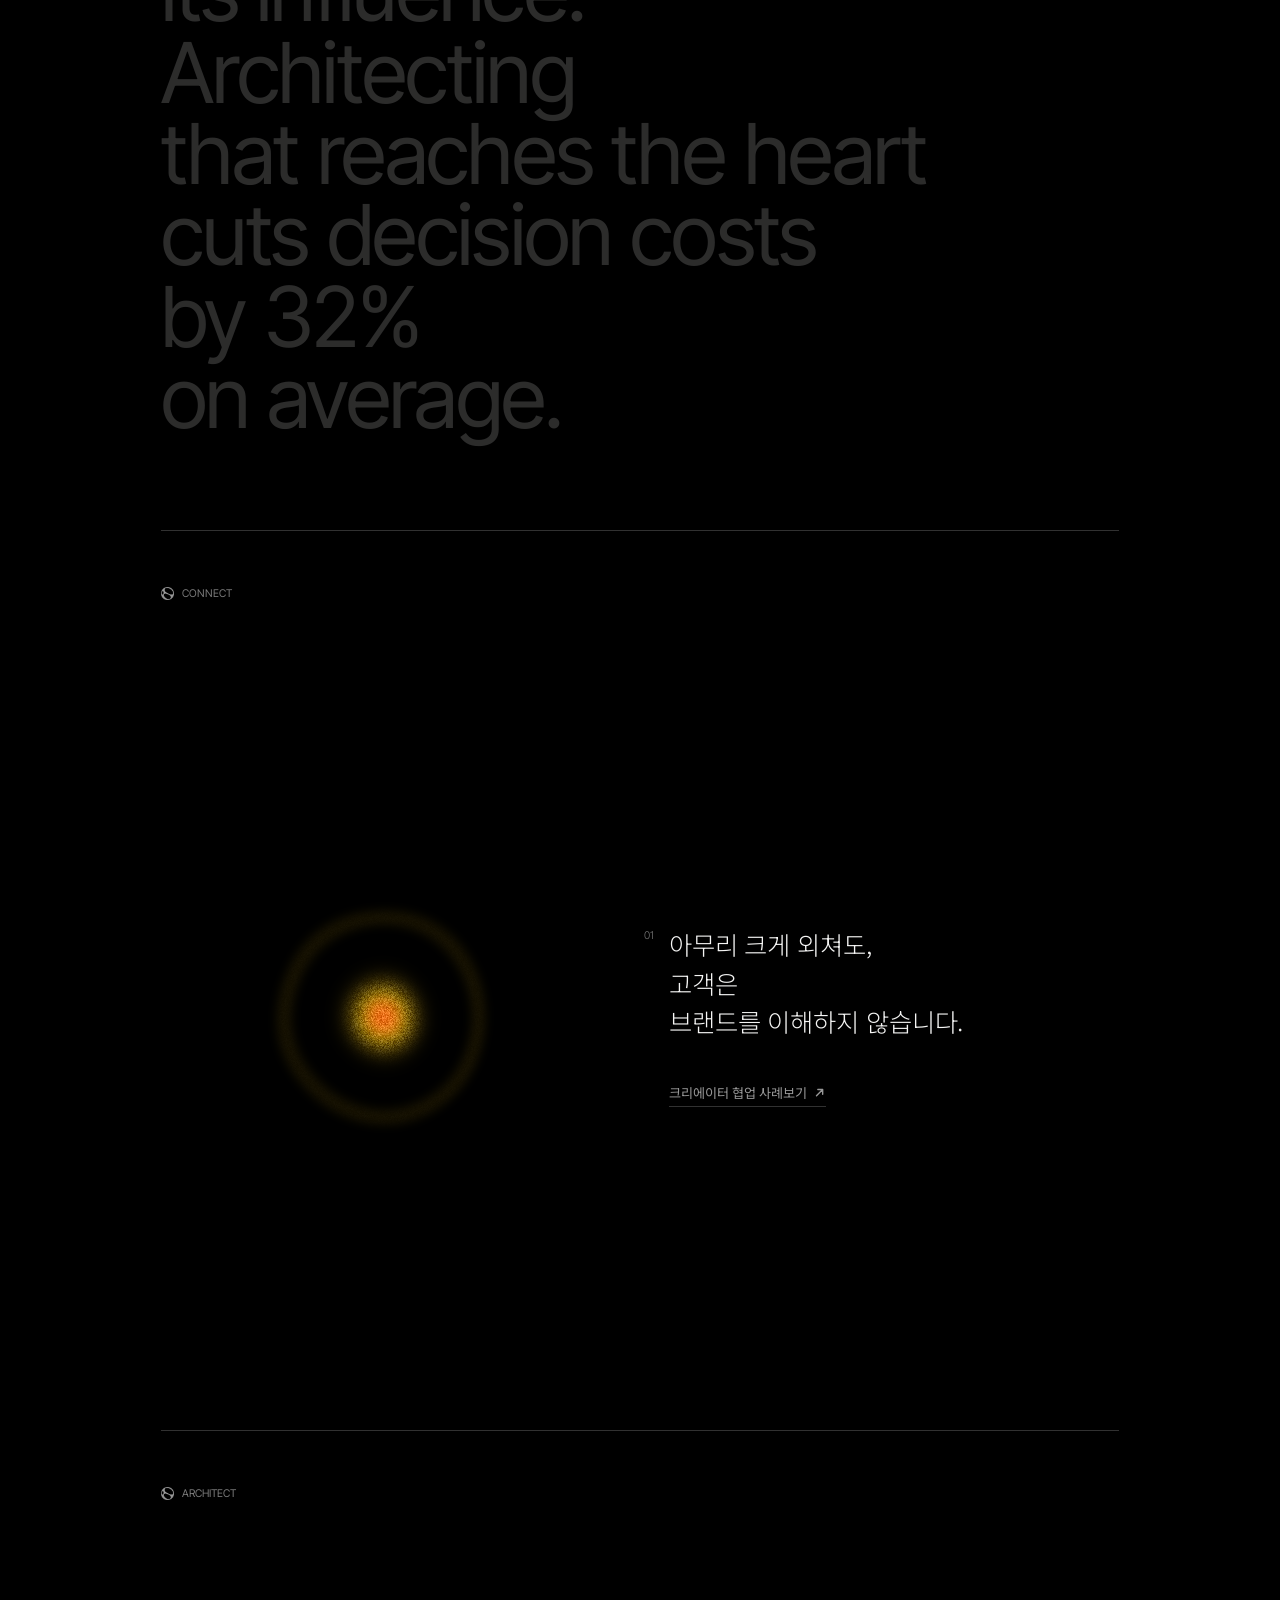
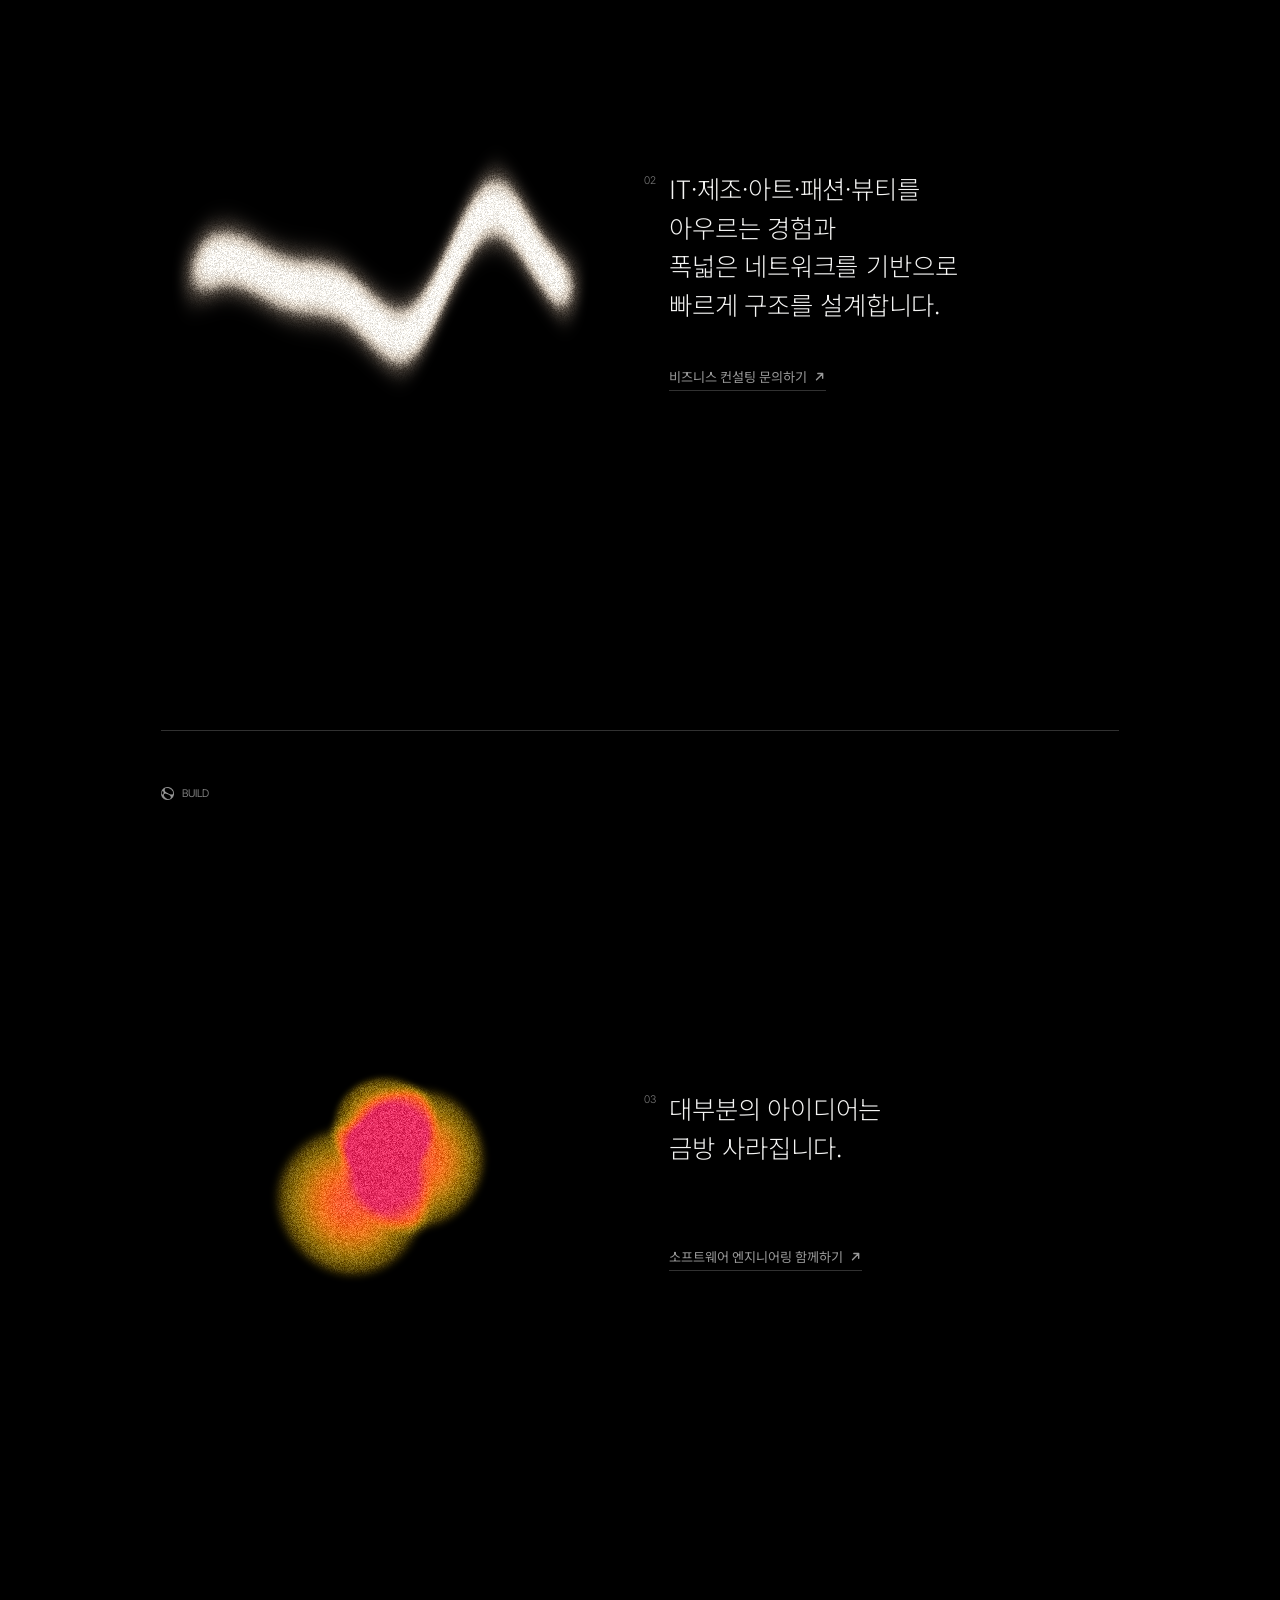
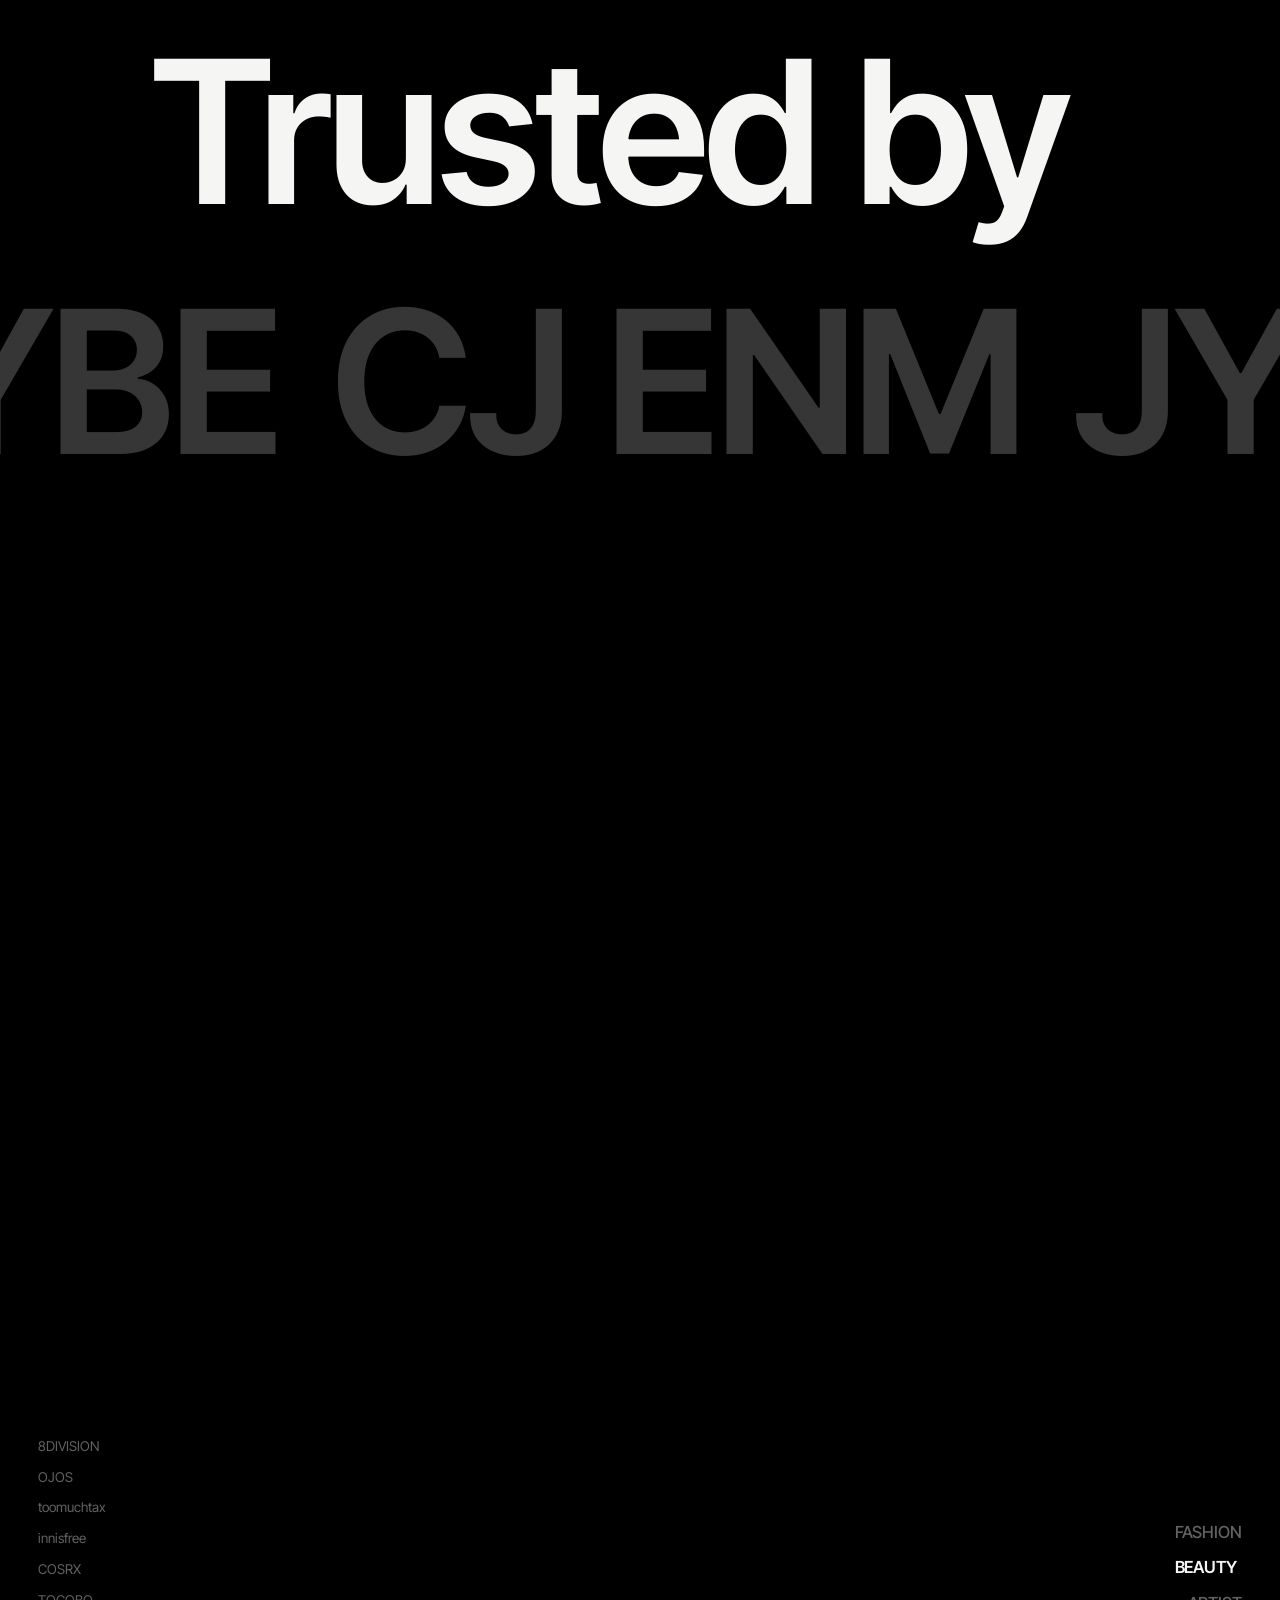
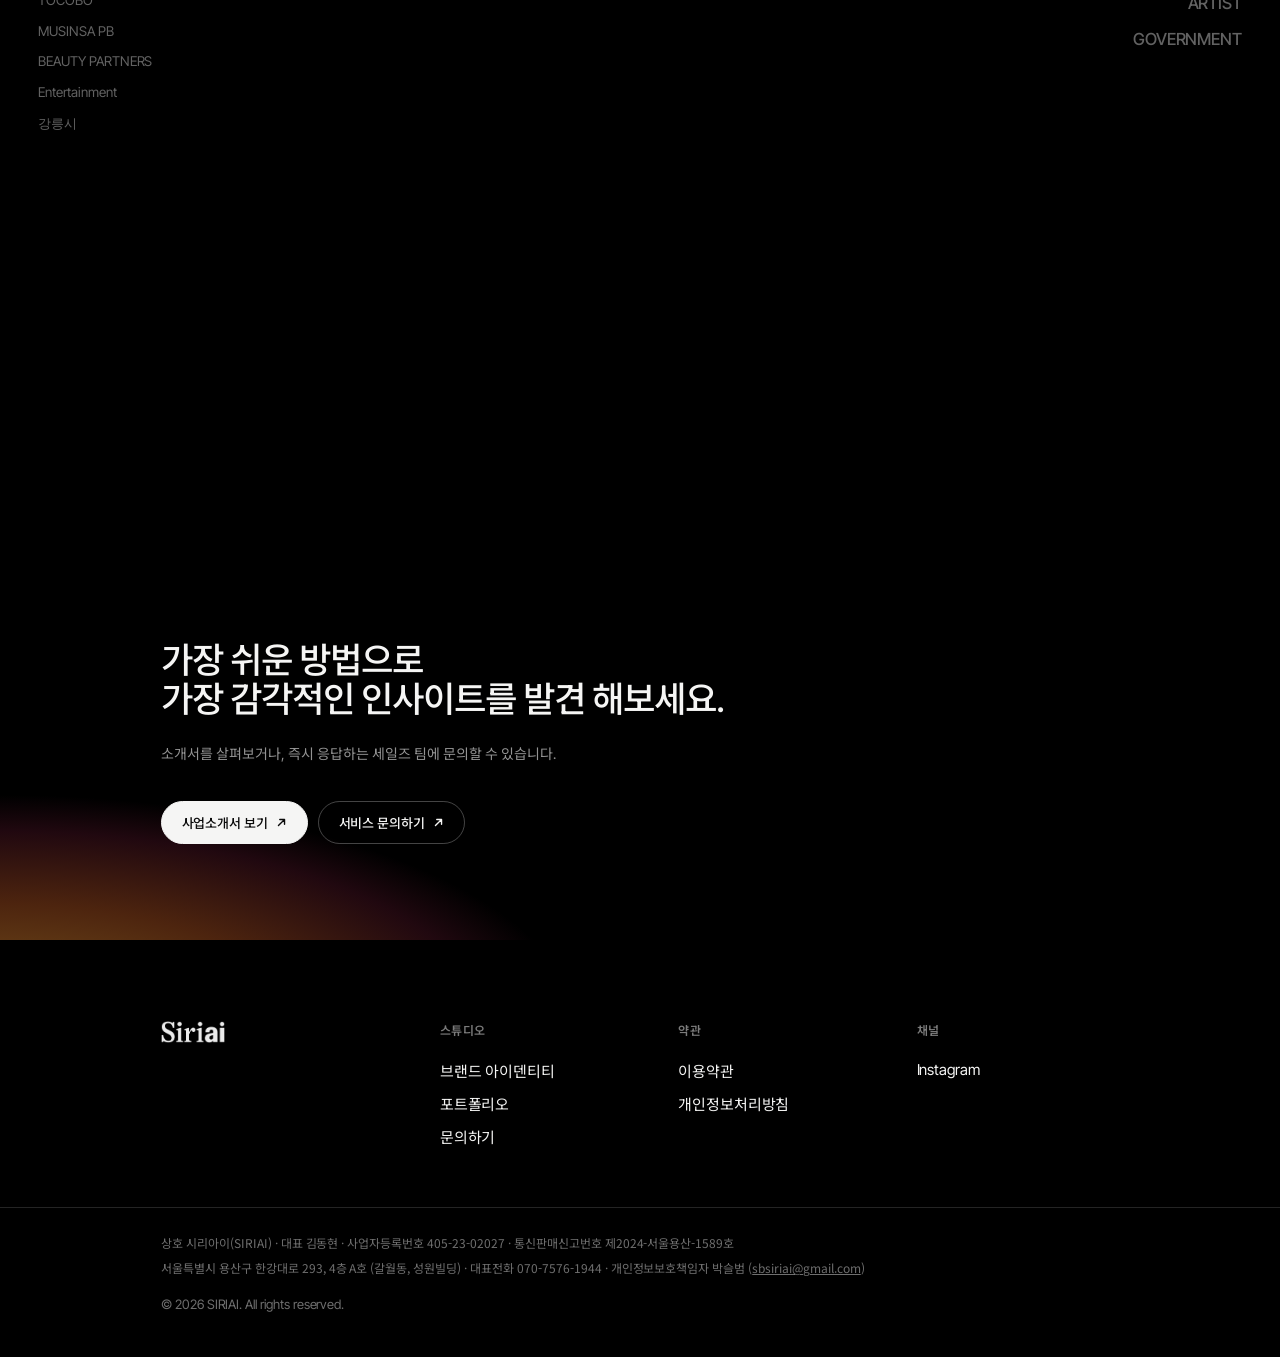
==== commit 9a9e4a1b: "Add public brand identity and protected team reference pages" ====
--- a/index.html
+++ b/index.html
@@ -1758,7 +1758,8 @@
   <div class="mv-foot-cols">
     <img class="mv-foot-logo" src="assets/siriai-word-ink.png" alt="Siriai">
     <div class="mv-foot-col">
-      <h4>스튜디오</h4>
+      <h4>스튜디오</h4>
+      <a href="/bi">브랜드 아이덴티티</a>
       <a href="https://siriai-portfolio.vercel.app/" target="_blank" rel="noopener">포트폴리오</a>
       <a href="https://siriai-business.vercel.app/#contact" target="_blank" rel="noopener">문의하기</a>
     </div>
